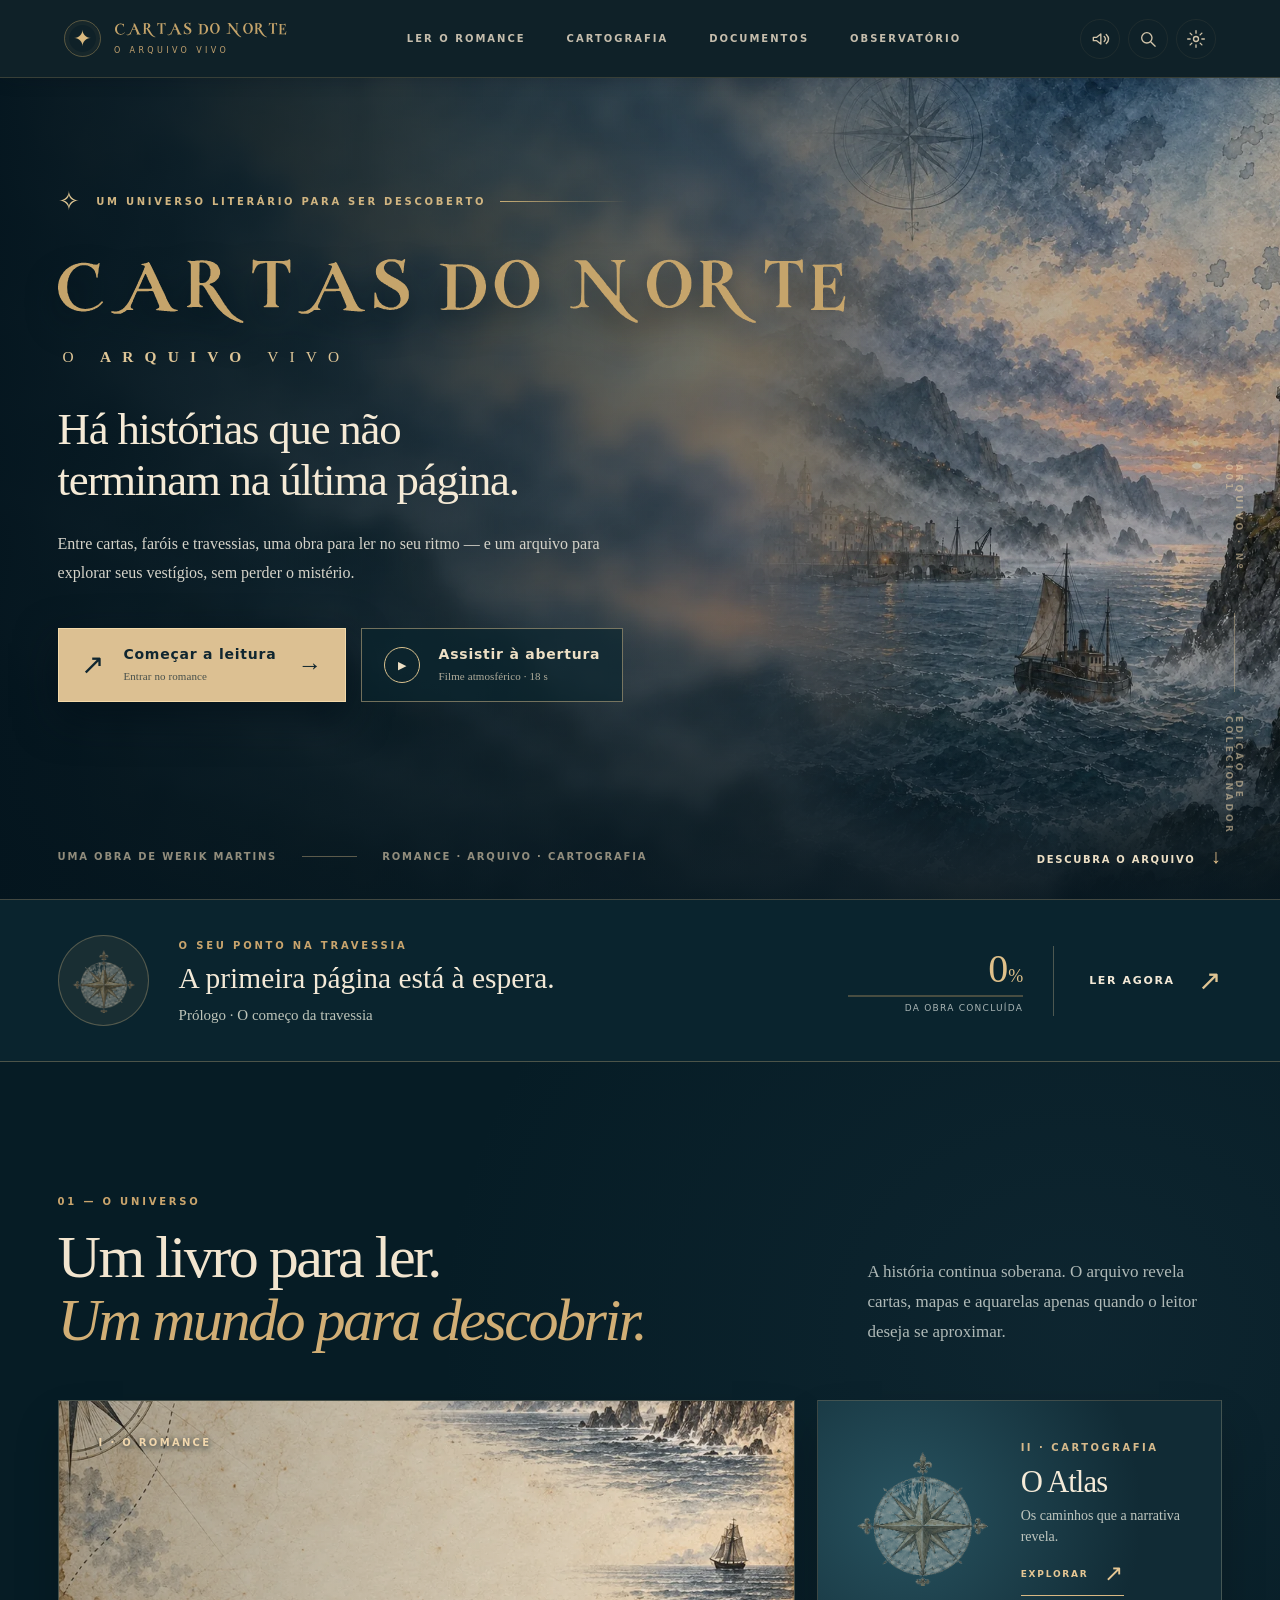
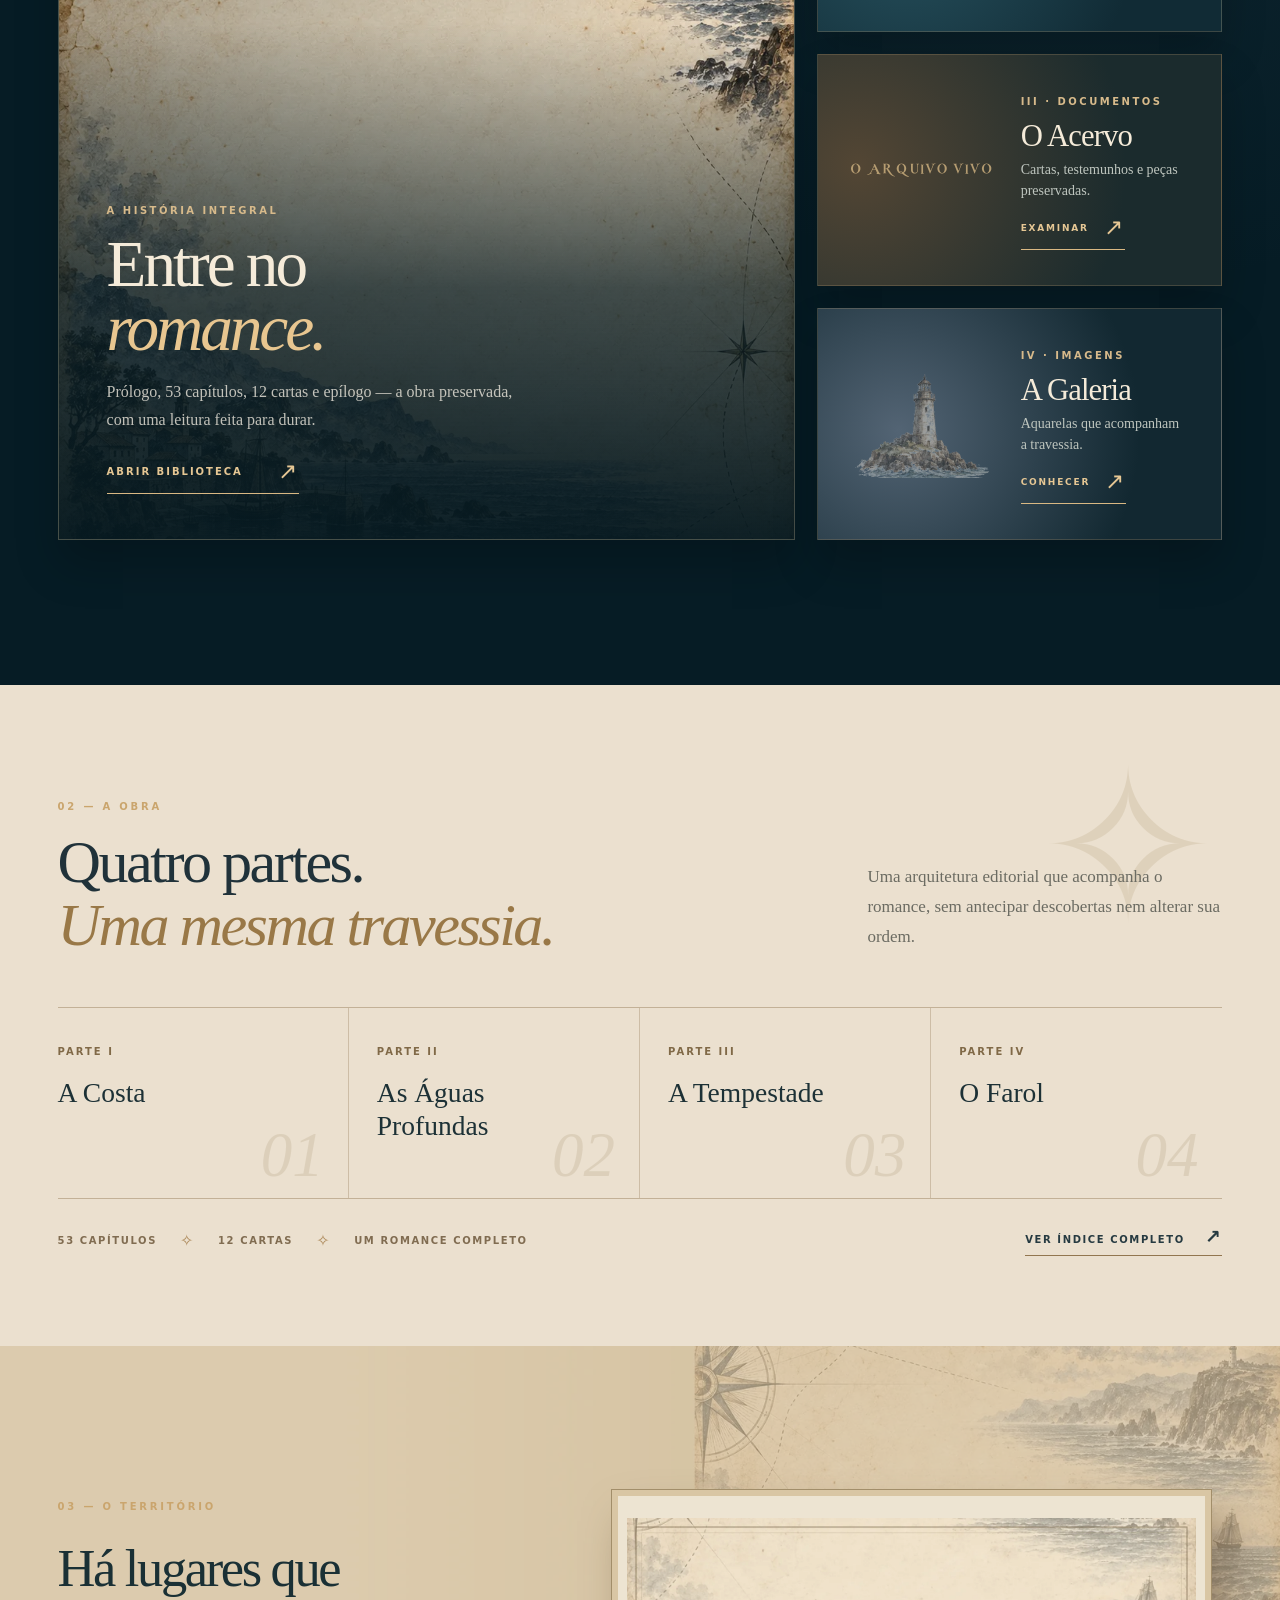
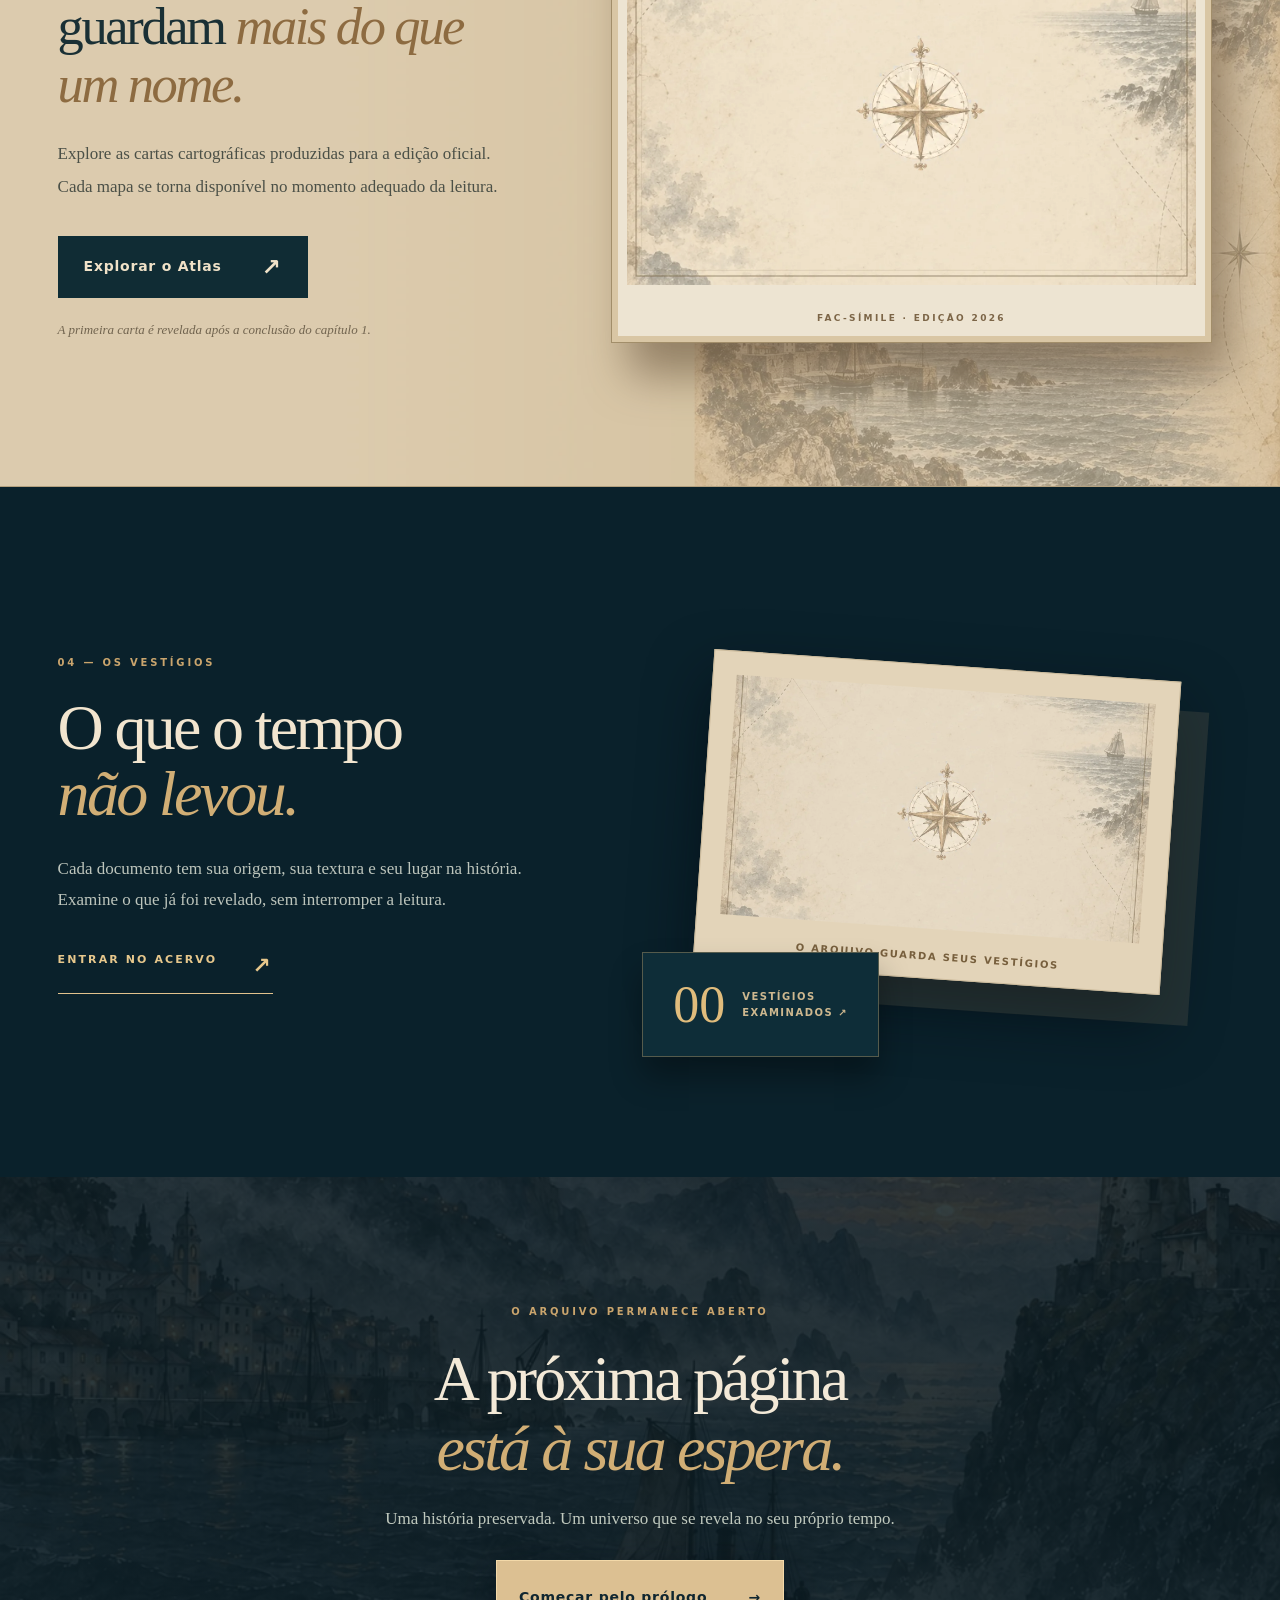
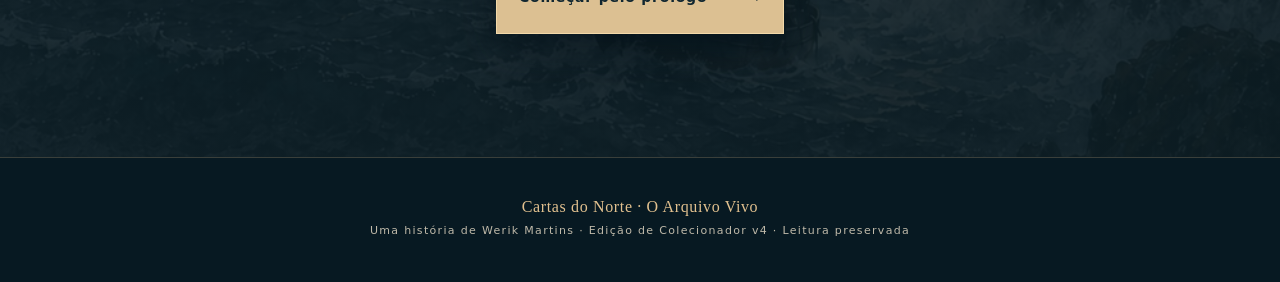
==== index.html @ 80db3bf0 "Importa Edição Imersiva v0.3 recebida como baseline Co-Authored-By: Claude Sonnet 5.5 <noreply@anthr" ====
<!doctype html>
<html lang="pt-BR">
<head>
 <meta charset="utf-8"/>
 <meta name="viewport" content="width=device-width, initial-scale=1, viewport-fit=cover"/>
 <meta name="theme-color" content="#081821"/>
 <meta name="description" content="Cartas do Norte — O Arquivo Vivo. Romance integral, aquarelas, cartas, mapas e uma atmosfera para descobrir no seu próprio ritmo."/>
 <link rel="manifest" href="/manifest.webmanifest"/>
 <link rel="icon" type="image/png" href="/assets/branding/icon-192.png"/>
 <link rel="preload" as="image" href="/assets/experience/hero-panorama.webp"/>
 <link rel="stylesheet" href="/src/styles.css"/>
 <link rel="stylesheet" href="/src/refined.css"/>
 <link rel="stylesheet" href="/src/premium.css"/>
 <title>Cartas do Norte · O Arquivo Vivo</title>
</head>
<body data-theme="marfim">
 <a href="#main" class="skip-link">Ir para o conteúdo</a>
 <div class="app-shell">
  <aside class="site-rail" aria-label="Navegação principal">
   <a class="rail-brand" href="#/atrio" aria-label="Cartas do Norte, ir ao Átrio"><img src="/assets/branding/compass.webp" alt=""/><img class="rail-wordmark" src="/assets/branding/wordmark.svg" alt="Cartas do Norte"/><span>O ARQUIVO VIVO</span></a>
   <div class="rail-divider" aria-hidden="true"></div>
   <nav class="rail-nav" aria-label="Ambientes">
    <a href="#/atrio" data-tab="atrio"><span aria-hidden="true">⌂</span> Átrio</a>
    <a href="#/biblioteca" data-tab="biblioteca"><span aria-hidden="true">▣</span> Biblioteca</a>
    <a href="#/atlas" data-tab="atlas"><span aria-hidden="true">⌖</span> Atlas</a>
    <a href="#/acervo" data-tab="acervo"><span aria-hidden="true">▤</span> Acervo</a>
    <a href="#/galeria" data-tab="galeria"><span aria-hidden="true">◇</span> Galeria</a>
    <a href="#/observatorio" data-tab="observatorio"><span aria-hidden="true">✧</span> Observatório</a>
   </nav>
   <div class="rail-tail"><img class="rail-tail-art" src="/assets/branding/lighthouse.webp" alt="" loading="lazy"/><small>A história pertence ao livro.<br/>Os vestígios pertencem ao arquivo.</small><span class="rail-endline" aria-hidden="true">✦ ─ ✦</span></div>
  </aside>
  <header class="site-header">
   <a class="brand" href="#/atrio" aria-label="Cartas do Norte: voltar ao Átrio"><span class="brand-icon" aria-hidden="true">✦</span><span class="brand-text"><img class="brand-wordmark" src="/assets/branding/wordmark.svg" alt=""/><span class="brand-sub">O ARQUIVO VIVO</span></span></a>
   <nav class="desktop-nav" aria-label="Atalhos"><a href="#/biblioteca" data-tab="biblioteca">Ler o romance</a><a href="#/atlas" data-tab="atlas">Cartografia</a><a href="#/acervo" data-tab="acervo">Documentos</a><a href="#/observatorio" data-tab="observatorio">Observatório</a></nav>
   <div class="header-actions">
    <button id="ambience-toggle" class="icon-button sound-toggle" type="button" aria-label="Abrir paisagens sonoras" title="Paisagens sonoras" aria-expanded="false"><svg viewBox="0 0 24 24" aria-hidden="true"><path d="M4 10v4h4l5 4V6l-5 4H4zM17 9c2 2 2 4 0 6"/><path d="M19.5 6.5c4 4 4 7 0 11"/></svg></button>
    <button id="search-global" class="icon-button" type="button" aria-label="Buscar no arquivo" title="Buscar"><svg viewBox="0 0 24 24" aria-hidden="true"><circle cx="10.6" cy="10.6" r="6.2"/><path d="m15.5 15.5 5.1 5.1"/></svg></button>
    <button id="settings-global" class="icon-button" type="button" aria-label="Configurações" title="Configurações"><svg viewBox="0 0 24 24" aria-hidden="true"><circle cx="12" cy="12" r="3"/><path d="M12 2v3M12 19v3M4.93 4.93l2.12 2.12m9.9 9.9 2.12 2.12M2 12h3m14 0h3M4.93 19.07l2.12-2.12m9.9-9.9 2.12-2.12"/></svg></button>
   </div>
  </header>
  <main id="main" tabindex="-1"><div class="loading-splash"><span class="load-star">✧</span><p>Preparando o arquivo…</p></div></main>
  <nav class="mobile-nav" aria-label="Navegação principal no celular">
   <a href="#/atrio" data-tab="atrio"><span aria-hidden="true">⌂</span>Átrio</a>
   <a href="#/biblioteca" data-tab="biblioteca"><span aria-hidden="true">▣</span>Leitura</a>
   <a href="#/atlas" data-tab="atlas"><span aria-hidden="true">⌖</span>Atlas</a>
   <a href="#/acervo" data-tab="acervo"><span aria-hidden="true">▤</span>Acervo</a>
   <a href="#/galeria" data-tab="galeria"><span aria-hidden="true">◇</span>Galeria</a>
  </nav>
 </div>
 <aside id="ambient-panel" class="ambient-panel" aria-label="Paisagens sonoras" hidden>
  <div class="ambience-top"><div><span class="eyebrow">SALA DE ESCUTA</span><h2>O som do Norte</h2></div><button class="ambient-close" type="button" id="ambient-close" aria-label="Fechar áudio">×</button></div>
  <p>Três paisagens sonoras originais. O som só começa quando você escolhe reproduzir.</p>
  <div class="soundscape-list" role="group" aria-label="Escolha a atmosfera">
   <button type="button" data-sound="mar"><span class="ambient-symbol">≋</span><span><strong>Mar distante</strong><small>O movimento constante das águas</small></span><span class="sound-indicator">○</span></button>
   <button type="button" data-sound="chuva"><span class="ambient-symbol">☂</span><span><strong>Chuva mansa</strong><small>Uma noite de chuva e madeira</small></span><span class="sound-indicator">○</span></button>
   <button type="button" data-sound="vento"><span class="ambient-symbol">↝</span><span><strong>Vento do farol</strong><small>Ar em movimento sobre a costa</small></span><span class="sound-indicator">○</span></button>
  </div>
  <div class="ambient-controls"><button type="button" id="ambient-play" class="button button-primary" aria-label="Reproduzir som">▶ Reproduzir</button><label for="ambient-volume">Volume <output id="ambient-volume-label">35%</output></label><input type="range" id="ambient-volume" min="0" max="100" step="5" value="35" aria-label="Volume do som ambiente" /></div>
  <small class="ambient-caption">Áudio sintetizado para esta edição · sem reprodução automática · independente da leitura.</small>
 </aside>
 <div class="toast" id="toast" role="status" aria-live="polite"></div>
 <div id="modal-root"></div>
 <script type="module" src="/src/main.js"></script>
 <script type="module" src="/src/ambience.js"></script>
 <script type="module" src="/src/experience.js"></script>
</body>
</html>
---- src/styles.css ----
:root{--navy:#102733;--navy-deep:#071923;--navy-mid:#1a3944;--ink:#242b2b;--ink-soft:#66655e;--gold:#b99b68;--gold-light:#d6be91;--paper:#f6f1e8;--paper-warm:#ece4d7;--line:#d7c8b0;--green:#516e69;--reading-size:19px;--reading-line:1.8;--reading-width:680px;--reading-font:Georgia,'Times New Roman',serif;--nav-height:72px;--motion:1}
*,*::before,*::after{box-sizing:border-box}
html{scroll-behavior:smooth}body{margin:0;color:var(--ink);background:var(--paper);font-family:ui-sans-serif,system-ui,-apple-system,'Segoe UI',sans-serif;-webkit-font-smoothing:antialiased}button,input,select,textarea{font:inherit}button{cursor:pointer}a{color:inherit}button:disabled{opacity:.43;cursor:not-allowed}img{max-width:100%;display:block}svg{max-width:100%}::selection{background:#d0aa65;color:#15242b}
:focus-visible{outline:3px solid #c6a66b;outline-offset:3px}.skip-link{position:fixed;z-index:900;top:-60px;left:10px;background:#fff;color:#111;padding:12px}.skip-link:focus{top:5px}
.app-shell{min-height:100vh}.site-header{height:var(--nav-height);position:sticky;top:0;z-index:60;display:flex;align-items:center;padding:0 clamp(20px,4vw,74px);gap:30px;background:var(--navy-deep);border-bottom:1px solid #ffffff20;color:#eaddc7}.brand{display:flex;align-items:center;gap:12px;text-decoration:none;min-width:220px}.brand-icon{border:1px solid #c6aa7055;border-radius:50%;width:35px;height:35px;display:grid;place-items:center;color:var(--gold-light);font-size:22px}.brand-text{font-family:Georgia,serif;letter-spacing:.065em;font-weight:600;font-size:16px;line-height:1.1}.brand-text i{font-weight:400;font-size:11px;letter-spacing:0}.brand-wordmark{width:159px;height:auto;max-height:19px;object-fit:contain}.brand-sub{display:block;font:500 8px/1.5 ui-sans-serif,system-ui,sans-serif;letter-spacing:.32em;color:var(--gold-light);margin-top:4px}.desktop-nav{display:flex;align-items:center;gap:clamp(10px,2.1vw,38px);margin:auto}.desktop-nav a{text-decoration:none;font-size:11px;text-transform:uppercase;letter-spacing:.13em;opacity:.8;transition:opacity .2s,color .2s}.desktop-nav a:hover,.desktop-nav a[aria-current]{opacity:1;color:var(--gold-light)}.header-actions{display:flex;gap:9px}.icon-button{display:inline-grid;place-items:center;min-width:42px;height:42px;border:1px solid transparent;background:transparent;color:inherit;border-radius:50%}.icon-button:hover{border-color:#c2a97877;background:#ffffff12}.icon-button svg{width:20px;height:20px;fill:none;stroke:currentColor;stroke-linecap:round;stroke-linejoin:round;stroke-width:1.6}.mobile-nav{display:none}.button{display:inline-flex;align-items:center;justify-content:center;gap:10px;min-height:46px;padding:12px 21px;border-radius:2px;text-decoration:none;font-weight:650;font-size:12px;letter-spacing:.085em;text-transform:uppercase;border:1px solid var(--gold)}.button-primary{background:var(--gold);color:#182731;border-color:var(--gold)}.button-primary:hover{background:#d1b581}.button-outline{background:transparent;border-color:currentColor;color:inherit}.button-outline:hover{background:#ad965d18}.button-quiet{background:transparent;border:0;color:inherit;text-decoration:underline;text-underline-offset:4px;letter-spacing:0;text-transform:none;padding:8px;font-size:13px;min-height:38px}.button-small{padding:9px 13px;min-height:38px;font-size:11px}.button:focus-visible,.chapter-row:focus-visible{outline-offset:4px}.eyebrow{font-size:10px;letter-spacing:.25em;font-weight:680;text-transform:uppercase;color:var(--gold)}.eyebrow.dark{color:#7c643f}.page-container{width:min(1190px,calc(100% - 50px));margin:auto}.fineprint{color:var(--ink-soft);font-size:12px;line-height:1.6}.ornamental-rule{display:flex;align-items:center;gap:18px;color:var(--gold);font-family:Georgia,serif}.ornamental-rule::before,.ornamental-rule::after{content:"";height:1px;width:45px;background:currentColor;opacity:.6}
/* Atrium */
.atrium{background:var(--navy-deep);color:#f3ecdf;overflow:hidden}.atrium-hero{min-height:clamp(610px,76vh,840px);position:relative;display:grid;grid-template-columns:1.08fr .92fr;align-items:stretch;isolation:isolate}.atrium-hero::before{content:"";position:absolute;inset:0;background:radial-gradient(circle at 14% 55%,#2b4a4b45,transparent 48%);z-index:-1}.atrium-copy{padding:clamp(65px,9vw,145px) 5vw 75px max(30px,calc((100vw - 1160px)/2));align-self:center}.atrium-copy .eyebrow{margin-bottom:27px}.atrium-title{font:normal clamp(45px,6.2vw,94px)/1.04 Georgia,serif;letter-spacing:-.045em;margin:0;color:#f4eee1}.atrium-title em{display:block;font:italic .57em/1.65 Georgia,serif;letter-spacing:.005em;color:#d4b782}.atrium-title strong{font-weight:400;display:block}.atrium-intro{color:#c8c4b9;line-height:1.86;max-width:475px;font:17px/1.75 Georgia,serif;margin:28px 0 31px}.hero-buttons{display:flex;gap:12px;flex-wrap:wrap}.hero-meta{font-size:10px;letter-spacing:.14em;text-transform:uppercase;color:#b9ac96;margin-top:43px;display:flex;gap:18px;flex-wrap:wrap}.hero-meta span:not(:first-child)::before{content:"✦";margin-right:18px;color:var(--gold)}.hero-art{position:relative;min-height:580px;overflow:hidden}.hero-art img{height:100%;width:100%;object-fit:cover;object-position:44% 64%;filter:saturate(.7) contrast(1.06)}.hero-art::after{content:"";position:absolute;inset:0;background:linear-gradient(90deg,var(--navy-deep) 0%,transparent 32%),linear-gradient(0deg,var(--navy-deep) 0%,transparent 16%),linear-gradient(180deg,#07192370,transparent 20%)}.hero-art .art-caption{position:absolute;right:5%;bottom:38px;color:#eedfbb;border-top:1px solid #f3e5b366;padding-top:12px;font-size:10px;letter-spacing:.14em;z-index:2;text-transform:uppercase}.atrium-bottom{padding:35px 0 55px;border-top:1px solid #e7d3a02b}.atrium-bottom-inner{display:grid;grid-template-columns:1.5fr repeat(3,1fr);gap:22px;align-items:center}.atrium-bottom h2{font:normal 22px/1.3 Georgia,serif;margin:0 0 9px;color:#ede2c9}.atrium-bottom p{font-size:12px;line-height:1.7;margin:0;color:#bcb8af}.environment-link{min-height:90px;border-left:1px solid #c3b49c40;padding-left:24px;text-decoration:none;display:flex;flex-direction:column;justify-content:center;gap:12px;font:normal 21px Georgia,serif}.environment-link:hover{color:var(--gold-light)}.environment-link small{font:600 9px ui-sans-serif,system-ui,sans-serif;letter-spacing:.22em;text-transform:uppercase;color:#a9a395}.environment-link .arrow{color:var(--gold)}
/* editorial sections */
.section-intro{padding:65px 0 38px;border-bottom:1px solid var(--line)}.section-intro h1{font:normal clamp(40px,6vw,68px)/1.1 Georgia,serif;letter-spacing:-.04em;margin:14px 0}.section-intro p{max-width:620px;line-height:1.8;color:#66635b;font-family:Georgia,serif;font-size:17px}.section-content{padding:32px 0 90px}.library-feature{display:grid;grid-template-columns:minmax(200px,320px) 1fr;gap:clamp(30px,5vw,100px);align-items:center;background:#e9dfce;padding:clamp(28px,4vw,62px);border:1px solid #d3c3aa}.book-cover{aspect-ratio:2/3;box-shadow:15px 15px 40px #1b2c3250;background:#203849;overflow:hidden;border:2px solid #bda77e;position:relative}.book-cover img{width:100%;height:100%;object-fit:cover}.book-cover::after{content:"";position:absolute;inset:0;border:10px solid #ffffff0e;pointer-events:none}.book-cover .cover-overlay{position:absolute;top:8%;left:6%;right:6%;text-align:center;color:#eed3a1;font:normal 19px Georgia,serif;text-shadow:0 2px 8px #10202a;letter-spacing:.03em}.library-details h2{font:normal clamp(34px,5vw,56px)/1.06 Georgia,serif;margin:13px 0 7px;letter-spacing:-.04em}.library-details .subtitle{font:italic 20px Georgia,serif;color:#6b624f}.library-details p{line-height:1.85;font-size:15px;max-width:550px}.stat-strip{display:flex;flex-wrap:wrap;gap:22px 40px;padding:25px 0;border-top:1px solid #c5b59f;border-bottom:1px solid #c5b59f;margin:25px 0}.stat-strip strong{display:block;font:normal 27px Georgia,serif;color:#243e45}.stat-strip span{font-size:10px;letter-spacing:.12em;text-transform:uppercase;color:#706958}.part-list{margin-top:56px}.part-divider{display:flex;align-items:center;gap:15px;border-bottom:1px solid var(--line);padding:26px 0 13px;font:normal 23px Georgia,serif}.part-divider span{font:700 10px system-ui;letter-spacing:.15em;color:#806d50}.chapter-row{display:flex;justify-content:space-between;align-items:center;gap:15px;padding:16px 10px;border-bottom:1px solid #dfd4c5;text-decoration:none}.chapter-row:hover{background:#e9e0d3}.chapter-row .index{font-size:11px;letter-spacing:.07em;color:#806b4b;min-width:75px}.chapter-row .chapter-name{flex:1;font:normal 17px Georgia,serif}.chapter-row .reading-state{font-size:10px;color:#657770;text-transform:uppercase;letter-spacing:.08em}.locked-text{font-style:italic;color:#8b857b}
/* reader */
.reader-shell{--r-bg:#f8f4eb;--r-text:#2c2a25;--r-muted:#78746c;--r-line:#dacfbc;min-height:calc(100vh - var(--nav-height));background:var(--r-bg);color:var(--r-text)}
.reader-shell[data-reader-theme="sepia"]{--r-bg:#e7d6ba;--r-text:#3c3025;--r-muted:#6c5b48;--r-line:#bfa98b}
.reader-shell[data-reader-theme="noite"]{--r-bg:#14232a;--r-text:#e0dacc;--r-muted:#a3a8a4;--r-line:#506068}
.reader-header{position:sticky;top:var(--nav-height);z-index:40;border-bottom:1px solid var(--r-line);background:var(--r-bg);display:flex;gap:12px;align-items:center;padding:7px clamp(14px,4vw,68px);min-height:57px;box-shadow:0 2px 12px #00000008}.reader-header .icon-button{border-radius:2px;width:39px;height:39px;flex-shrink:0}.reader-heading{flex:1;min-width:0;text-align:center;overflow:hidden;text-overflow:ellipsis;white-space:nowrap;font:normal 14px Georgia,serif}.reader-prog{font:11px ui-sans-serif,system-ui,sans-serif;letter-spacing:.08em;color:var(--r-muted)}.reader-progress-line{height:2px;position:absolute;bottom:0;left:0;background:#b39868;transition:width .15s}.reader-prose{margin:0 auto;padding:clamp(50px,7vw,110px) 22px 100px;max-width:calc(var(--reading-width) + 44px);font-family:var(--reading-font);font-size:var(--reading-size);line-height:var(--reading-line);font-weight:400;overflow-wrap:break-word}.reader-opening{text-align:center;margin-bottom:75px}.reader-opening .eyebrow{color:var(--r-muted)}.reader-opening h1{font:normal clamp(38px,5vw,67px)/1.17 Georgia,serif;letter-spacing:-.035em;margin:18px auto 15px;max-width:850px}.reader-opening .ornamental-rule{justify-content:center;margin-top:26px}.reader-opening .subtitle{font:italic 20px Georgia,serif;color:var(--r-muted)}.chapter-art{max-width:min(350px,77%);margin:0 auto 72px;border:8px solid #fffff010;box-shadow:0 10px 35px #00000018;aspect-ratio:2/3;object-fit:cover}.reader-prose p{margin:0 0 1.35em;text-align:start;hyphens:auto}.reader-prose p[data-block-id]{scroll-margin-top:170px}.reader-prose p.pdf-transcript{font-size:.98em}.reader-prose h2,.reader-prose h3{font:normal 1.27em Georgia,serif;text-align:center;margin:2.2em 0 1.4em}.reader-prose .letter-prose{font-size:1.02em}.reader-prose .letter-prose p:first-of-type{font-style:italic}.reader-prose mark{background:#eed39a;color:#392e1e;padding:1px;border-radius:1px}.reader-prose .endmark{text-align:center;margin-top:52px;color:var(--r-muted);letter-spacing:.3em}.reader-end{border-top:1px solid var(--r-line);text-align:center;margin-top:70px;padding-top:38px}.reader-end p{font:italic 16px Georgia,serif;text-align:center}.reader-end-buttons{display:flex;justify-content:center;flex-wrap:wrap;gap:12px;margin-top:25px}.reader-end .button-outline{border-color:var(--r-line)}.associated-resources{margin-top:50px;border-top:1px solid var(--r-line);padding-top:20px;text-align:left}.associated-resources button{display:block;border:0;border-bottom:1px solid var(--r-line);background:transparent;color:inherit;width:100%;padding:15px 6px;text-align:left;font:normal 15px Georgia,serif}.reader-progress-meter{margin:12px 0 0;color:var(--r-muted);font:12px system-ui}.reader-shell .button-primary{color:#243036}
/* drawers + forms */
.scrim{position:fixed;inset:0;background:#08171bd1;z-index:150;display:flex;align-items:center;justify-content:center;padding:18px}.drawer{position:absolute;right:0;top:0;bottom:0;background:#f5f0e6;color:#2e312e;width:min(440px,100%);overflow-y:auto;box-shadow:-24px 0 40px #0003;display:flex;flex-direction:column}.drawer-head{position:sticky;top:0;z-index:2;background:#f5f0e6;border-bottom:1px solid #d6c9b3;padding:20px 25px;display:flex;align-items:center;justify-content:space-between}.drawer-head h2{font:normal 28px Georgia,serif;margin:0}.drawer-body{padding:25px;overflow-y:auto;flex:1}.drawer .icon-button{color:#273b42}.settings-group{padding:18px 0;border-bottom:1px solid #d6c9b3}.settings-group h3{margin:0 0 14px;font:600 11px system-ui;text-transform:uppercase;letter-spacing:.16em;color:#6e614d}.setting-row{display:flex;justify-content:space-between;align-items:center;gap:12px;margin:12px 0}.setting-row label{font-size:14px}.setting-row select,.setting-row input:not([type=range]),.search-form input,textarea{min-height:40px;background:#fffcf4;border:1px solid #c8b9a1;padding:9px 11px;color:#2d3536;border-radius:2px;max-width:100%}.setting-row input[type=range]{width:145px;accent-color:#8d7142}.segmented{display:flex;border:1px solid #baa88b}.segmented button{padding:9px 12px;background:transparent;border:0;flex:1;font-size:12px}.segmented button[aria-pressed=true]{background:#273c44;color:#fff}.toc-row{display:block;padding:13px 8px;text-decoration:none;border-bottom:1px solid #d9cbb7;font:normal 16px Georgia,serif}.toc-row:hover{background:#e6daca}.toc-section-title{margin:25px 0 0;padding:9px 0;border-bottom:1px solid #9e8869;text-transform:uppercase;font-size:11px;letter-spacing:.15em;color:#776345}.toc-row.current{border-left:3px solid var(--gold)}.dialog{width:min(530px,100%);max-height:min(90vh,850px);overflow-y:auto;background:#f7f1e6;color:#273136;padding:30px;box-shadow:0 15px 65px #0008}.dialog-head{display:flex;justify-content:space-between;align-items:start;gap:20px;margin-bottom:20px}.dialog-head h2{font:normal 31px Georgia,serif;margin:0}.dialog textarea{width:100%;min-height:170px;resize:vertical}.dialog .dialog-actions{display:flex;gap:12px;justify-content:flex-end;margin-top:18px}.note-item{border-bottom:1px solid #d9cbb7;padding:16px 0}.note-item p{font:italic 14px/1.6 Georgia,serif;margin:8px 0}.note-item small{color:#837561}.mark-toolbar{position:fixed;bottom:calc(80px + env(safe-area-inset-bottom));left:50%;transform:translateX(-50%);z-index:120;display:flex;gap:9px;background:var(--navy-deep);padding:8px;box-shadow:0 8px 30px #0005}.mark-toolbar button{border:1px solid #bba372;background:transparent;color:#eee4d0;font-size:12px;white-space:nowrap;padding:10px 13px}.mark-toolbar button:hover{background:#ffffff16}
/* atlas / archive */
.split-intro{display:grid;grid-template-columns:1fr minmax(250px,.75fr);gap:40px;align-items:end}.archive-grid{display:grid;grid-template-columns:repeat(3,1fr);gap:20px 25px}.archive-object{border:1px solid var(--line);background:#f0e7da;text-align:left;color:inherit;display:flex;flex-direction:column;padding:0;min-width:0}.archive-object .image-frame{height:260px;background:#d3c4ad;display:grid;place-items:center;overflow:hidden}.archive-object img{height:100%;width:100%;object-fit:cover;transition:transform .32s}.archive-object:hover img{transform:scale(1.04)}.archive-object .object-label{display:block;padding:20px}.archive-object strong{display:block;font:normal 21px/1.2 Georgia,serif}.archive-object small{display:block;margin-top:11px;text-transform:uppercase;letter-spacing:.12em;color:#776951;font-size:10px}.archive-object.locked{filter:grayscale(1);background:#e9e4dc}.archive-object.locked .image-frame{background:#ded6ca}.archive-object.locked .image-frame::before{content:'✧';font-size:38px;color:#ad9c83}.archive-object.locked .image-frame img{display:none}.archive-object.locked strong{color:#8c8073}.item-placeholder{border:1px dashed #aa9d89;padding:35px;text-align:center;color:#766d60}.museum-plate{display:grid;grid-template-columns:minmax(180px,1.15fr) 1fr;gap:35px;padding:28px;background:#eae0d1}.museum-plate h2{font:normal 30px Georgia,serif;margin:5px 0 13px}.museum-plate .source{border-top:1px solid #c8b8a0;padding-top:15px;margin-top:20px;font-size:12px;line-height:1.65;color:#726a59}.museum-plate img{max-height:70vh;object-fit:contain;width:100%;background:#d4c6ad}.document-zoom{position:relative;overflow:auto;max-height:78vh;touch-action:pan-x pan-y;cursor:zoom-in;background:#dccfbb;text-align:center}.document-zoom img{width:100%;max-width:none;transform-origin:top left}.document-controls{display:flex;flex-wrap:wrap;gap:8px;margin:16px 0}.document-controls button{padding:8px 12px;border:1px solid #a6967c;background:#f8f0e4}.transcription{padding:18px;border:1px solid #cfbfaa;background:#f9f5eb;font:14px/1.75 Georgia,serif;white-space:pre-line;max-height:450px;overflow:auto}.atlas-viewer{background:#253e47;padding:25px;text-align:center}.atlas-viewer img{width:100%;height:auto;max-height:85vh;object-fit:contain}.atlas-selector{display:flex;flex-wrap:wrap;gap:10px;margin:0 0 22px}.atlas-selector button{border:1px solid #cbbda4;background:transparent;color:inherit;padding:10px 13px;font-size:12px}.atlas-selector button[aria-pressed=true]{background:#15313c;color:#f5e8d1}.location-index{margin-top:44px;columns:2;column-gap:36px}.location-entry{display:block;break-inside:avoid;margin-bottom:19px;padding-bottom:15px;border-bottom:1px solid var(--line)}.location-entry h3{font:normal 22px Georgia,serif;margin:0 0 7px}.location-entry p{font-size:13px;line-height:1.6;color:#766c5a;margin:0}
/* archive index, search, states */
.progress-track{height:5px;width:100%;background:#cfc0a7;overflow:hidden}.progress-track span{display:block;height:100%;background:#9d8358;transition:width .3s}.observatory-hero{background:var(--navy);color:#eee5d8;padding:35px;display:grid;grid-template-columns:1fr 240px;gap:20px;align-items:center}.observatory-hero strong{font:normal 45px Georgia,serif}.observatory-hero .eyebrow{display:block;margin-bottom:12px}.observatory-art{opacity:.75;max-height:220px;object-fit:contain}.data-grid{display:grid;grid-template-columns:1fr 1fr;gap:45px;margin-top:45px}.data-grid h2{font:normal 28px Georgia,serif;margin:0 0 15px}.character-line{border-bottom:1px solid var(--line);padding:13px 0}.character-line strong{display:block;font:normal 19px Georgia,serif}.character-line small{display:block;margin-top:7px;color:#7a705d}.search-form{display:flex;gap:10px;max-width:680px}.search-form input{flex:1;min-width:0;padding:14px}.search-results{max-width:850px;margin-top:34px}.search-hit{border-bottom:1px solid var(--line);padding:20px 0}.search-hit a{text-decoration:none;font:normal 22px Georgia,serif;color:#263c45}.search-hit p{font:15px/1.6 Georgia,serif;margin:10px 0 0}.search-hit small{font-size:10px;color:#817056;letter-spacing:.1em;text-transform:uppercase}.search-hit a:hover{text-decoration:underline}.empty-state{padding:50px 20px;border:1px dashed var(--line);text-align:center;margin:30px 0}.empty-state h2{font:normal 30px Georgia,serif}.empty-state p{max-width:490px;margin:10px auto 23px;line-height:1.7;color:#756a59}.toast{position:fixed;right:20px;bottom:20px;z-index:1000;max-width:min(390px,calc(100vw - 40px));background:#1c3b45;color:#f4ecdf;padding:15px 18px;box-shadow:0 8px 30px #0003;opacity:0;pointer-events:none;transition:opacity .2s;font-size:13px;line-height:1.5}.toast.visible{opacity:1}.loading-splash{min-height:65vh;display:grid;align-content:center;justify-items:center;gap:5px;color:#867552}.load-star{font-size:50px}.subtle-inset{background:#eee5d7;padding:22px;margin:25px 0;border-left:2px solid var(--gold)}.subtle-inset p{margin:0;font-size:14px;line-height:1.7}.setting-screen{max-width:750px;margin:40px auto 100px;padding:0 24px}.setting-screen h1{font:normal 50px Georgia,serif}.settings-page-actions{display:flex;flex-wrap:wrap;gap:10px;margin-top:20px}.danger{border-color:#9d5950;color:#7d292a}.footer{background:var(--navy-deep);color:#bfb9a9;padding:35px 25px;margin-top:40px;text-align:center;font-size:11px;letter-spacing:.12em}.footer strong{display:block;color:#e2c18f;font:normal 16px Georgia,serif;letter-spacing:.04em;margin-bottom:8px}
/* responsive */
@media(max-width:900px){.desktop-nav{display:none}.site-header{justify-content:space-between}.brand{min-width:0}.atrium-hero{grid-template-columns:1fr 0.75fr}.atrium-copy{padding-left:30px}.archive-grid{grid-template-columns:repeat(2,1fr)}}
@media(max-width:650px){:root{--nav-height:58px}.site-header{padding:0 14px}.brand-text{font-size:13px}.brand-sub{font-size:7px}.brand-icon{width:30px;height:30px}.header-actions .icon-button{min-width:36px;height:38px}.mobile-nav{display:grid;grid-template-columns:repeat(5,1fr);position:fixed;bottom:0;left:0;right:0;z-index:61;min-height:calc(59px + env(safe-area-inset-bottom));padding-bottom:env(safe-area-inset-bottom);background:var(--navy-deep);border-top:1px solid #b4996545}.mobile-nav a{color:#c8c5ba;text-decoration:none;display:flex;align-items:center;justify-content:center;flex-direction:column;font-size:9px;gap:5px;min-height:58px}.mobile-nav a span{font:24px/1 Georgia,serif;color:#c1a771}.mobile-nav a[aria-current]{color:#fff;background:#ffffff0a}.app-shell{padding-bottom:calc(59px + env(safe-area-inset-bottom))}.page-container{width:calc(100% - 34px)}.atrium-hero{display:flex;flex-direction:column;min-height:0}.atrium-copy{padding:74px 25px 38px;z-index:2;order:2}.atrium-title{font-size:clamp(42px,11vw,64px)}.atrium-intro{font-size:16px;margin:19px 0 25px}.hero-art{position:relative;order:1;min-height:0;height:260px}.hero-art img{object-position:60% 54%}.hero-art::after{background:linear-gradient(0deg,var(--navy-deep),transparent 36%)}.hero-art .art-caption{display:none}.hero-meta{margin-top:28px;font-size:9px;gap:10px}.hero-meta span:not(:first-child)::before{margin-right:8px}.hero-buttons .button{flex:1;font-size:11px;padding:12px 11px}.atrium-bottom{padding:25px 0 35px}.atrium-bottom-inner{grid-template-columns:1fr 1fr;gap:10px}.atrium-bottom-inner>div:first-child{grid-column:span 2;padding-bottom:19px}.environment-link{padding:17px;border-left:0;border-top:1px solid #c3b49c40;min-height:76px;font-size:17px}.section-intro{padding:37px 0 22px}.section-intro h1{font-size:44px}.section-intro p{font-size:15px}.section-content{padding:25px 0 60px}.library-feature{grid-template-columns:1fr;gap:25px;padding:23px}.book-cover{max-width:205px;margin:auto;width:62%}.library-details h2{font-size:39px}.library-details .subtitle{font-size:17px}.stat-strip{gap:20px}.part-divider{font-size:20px}.chapter-row{padding:14px 5px}.chapter-row .index{min-width:54px;font-size:9px}.chapter-row .chapter-name{font-size:15px}.chapter-row .reading-state{font-size:9px}.archive-grid{grid-template-columns:repeat(2,minmax(0,1fr));gap:12px}.archive-object .image-frame{height:180px}.archive-object .object-label{padding:13px}.archive-object strong{font-size:17px}.archive-object small{font-size:9px}.reader-header{min-height:52px;padding:6px 10px;gap:2px}.reader-header .icon-button{width:38px;min-width:38px}.reader-heading{font-size:12px}.reader-prog{display:none}.reader-prose{padding:47px clamp(19px,5.5vw,30px) 84px;max-width:100%}.reader-opening{margin-bottom:46px}.reader-opening h1{font-size:39px}.reader-opening .subtitle{font-size:17px}.chapter-art{margin-bottom:50px}.reader-prose p{margin-bottom:1.12em}.museum-plate{grid-template-columns:1fr;gap:18px;padding:16px}.atlas-viewer{padding:12px}.location-index{columns:1}.split-intro,.data-grid{grid-template-columns:1fr;gap:15px}.observatory-hero{grid-template-columns:1fr}.observatory-art{max-height:130px;margin:auto}.search-form{flex-wrap:wrap}.search-form .button{width:100%}.scrim{padding:0}.dialog{padding:25px;max-height:88vh;margin:12px}.toast{bottom:calc(70px + env(safe-area-inset-bottom))}.footer{font-size:10px}.mark-toolbar{bottom:calc(72px + env(safe-area-inset-bottom))}}
@media(prefers-reduced-motion:reduce){html{scroll-behavior:auto}*,*::before,*::after{animation-duration:.001ms!important;transition-duration:.001ms!important}}
body.reduce-motion *,body.reduce-motion *::before,body.reduce-motion *::after{animation-duration:.001ms!important;transition-duration:.001ms!important}

.book-cover .cover-overlay .cover-wordmark{width:100%;height:auto;filter:drop-shadow(0 2px 5px #07192399)}
---- src/refined.css ----
/* CARTAS DO NORTE — O ARQUIVO VIVO, segunda direção de arte.
   As superfícies editoriais e o núcleo de leitura herdam o design system original. */
:root { --rail-w:206px; --ocean:#081b23; --ocean-2:#0f2d36; --bronze:#caa96d; --ivory:#f5efe2; --line-dark:#f3ddab30; }
body{background:#eee8da}
.app-shell{padding-left:var(--rail-w)}
.site-rail{position:fixed;left:0;top:0;bottom:0;width:var(--rail-w);z-index:95;display:flex;flex-direction:column;background:radial-gradient(ellipse at 30% 5%,#183842a0,transparent 60%),#071720;color:#e7d5b6;border-right:1px solid #bd9b5940;box-shadow:8px 0 28px #06131b24}
.rail-brand{text-decoration:none;text-align:center;display:flex;flex-direction:column;align-items:center;gap:7px;padding:30px 15px 22px;min-height:174px;color:#e5c48b}
.rail-brand>img:first-child{width:64px;height:64px;object-fit:contain;filter:brightness(1.15) saturate(.82)}
.rail-brand .rail-wordmark{width:172px;max-height:35px;object-fit:contain}
.rail-brand span{font:9px Georgia,serif;letter-spacing:.34em;color:#c4ad85}
.rail-divider{height:1px;margin:0 22px 20px;background:linear-gradient(90deg,transparent,#bea57590,transparent)}
.rail-nav{display:flex;flex-direction:column;gap:3px;flex:1}
.rail-nav a{display:flex;align-items:center;gap:15px;padding:13px 17px;text-decoration:none;font:14px Georgia,serif;letter-spacing:.045em;color:#d6cfbe;border-left:3px solid transparent;transition:background .22s,color .22s}
.rail-nav a>span{font:24px/1 Georgia,serif;width:26px;text-align:center;color:#c3a36e}
.rail-nav a:hover,.rail-nav a[aria-current]{color:#f4e3b9;background:linear-gradient(90deg,#ad875129,transparent);border-left-color:#c8a369}
.rail-tail{margin-top:auto;display:flex;flex-direction:column;align-items:center;text-align:center;padding:20px 14px 24px;border-top:1px solid #c5a66a21;gap:11px}
.rail-tail-art{height:95px;width:auto;object-fit:contain;opacity:.88}
.rail-tail small{font:italic 12px/1.55 Georgia,serif;color:#c0ad87}
.rail-endline{color:#ae8c5a;font-size:10px;letter-spacing:.2em}
.site-header{height:62px;padding:0 clamp(18px,3vw,42px);justify-content:flex-end;background:#081b23;color:#dacba9;gap:18px;box-shadow:0 1px #ffffff15;z-index:65}
.site-header .brand{display:none}.site-header .desktop-nav{margin:0 auto 0 0;gap:29px}
.site-header .desktop-nav a{text-transform:uppercase;letter-spacing:.17em;font-size:10px;color:#c5bbab}
.site-header .desktop-nav a[aria-current],.site-header .desktop-nav a:hover{color:#efd4a0}
.site-header .icon-button{min-width:40px;height:40px;transition:color .2s,background .2s}
.sound-toggle.audio-playing{color:#eed09a;background:#b9954e2e;position:relative}
.sound-toggle.audio-playing:after{content:'';height:5px;width:5px;border-radius:50%;background:#d3b175;position:absolute;right:4px;top:4px}
#main[data-view='atrio']{background:var(--ocean)}
.v2-atrium{background:#081b23;min-height:100vh}
/* First movement: cinematic editorial opening */
.cinema-hero{position:relative;isolation:isolate;display:flex;align-items:center;min-height:min(770px,calc(100svh - 60px));height:auto;background:#0a1c25;overflow:hidden;border-bottom:1px solid #c8a3663d}
.cinema-visual{position:absolute;z-index:-1;inset:0;overflow:hidden}
.cinema-poster{position:absolute;inset:0;background-image:url('/assets/branding/cover.webp');background-size:cover;background-position:52% 58%;filter:saturate(.72) contrast(1.08)}
.cinema-visual video{width:100%;height:100%;object-fit:cover;object-position:center 46%;opacity:.88;filter:saturate(.72) contrast(1.07)}
.cinema-shade{position:absolute;inset:0;background:linear-gradient(90deg,#071923 0%,#071923ec 22%,#071923a4 45%,#07192312 100%),linear-gradient(0deg,#06141be6 0%,transparent 33%,#06151d30 100%)}
.cinema-grain{position:absolute;inset:0;opacity:.09;pointer-events:none;background-image:url('/assets/branding/grain.png');background-repeat:repeat}
.cinema-content{width:min(750px,76%);position:relative;padding:80px 20px 100px clamp(32px,4.2vw,85px)}
.cinema-kicker{display:flex;align-items:center;gap:13px;white-space:normal;font-size:10px;letter-spacing:.27em;color:#e2bc78}
.pulse-dot{width:7px;height:7px;border:1px solid #dabb83;border-radius:50%;box-shadow:0 0 14px #cdaa6c77}
.cinema-wordmark{margin:36px 0 12px;width:min(600px,100%);height:auto;max-height:105px;object-fit:contain;object-position:left center;filter:drop-shadow(0 4px 15px #0008)}
.cinema-content h1{font:normal clamp(25px,2.45vw,40px)/1.26 Georgia,'Times New Roman',serif;letter-spacing:-.015em;margin:12px 0;color:#f9f0dd;text-wrap:balance}
.cinema-content h1 em{display:block;color:#d7b986;font-style:italic;font-weight:400;margin-top:8px}
.cinema-content>p{max-width:490px;color:#ede7d4d9;font:normal 16px/1.8 Georgia,serif;margin:25px 0 33px;text-wrap:pretty}
.cinema-actions{display:flex;gap:12px;flex-wrap:wrap}
.cinema-actions .button{font-size:11px;letter-spacing:.12em;border-radius:4px;padding:13px 20px;min-height:55px}
.cinema-actions .button-primary{background:linear-gradient(110deg,#d8b778,#ae8850);border-color:#dfc48d;color:#0d2531;box-shadow:0 6px 26px #0005}
.cinema-actions .button-outline{color:#f0dfbf;border-color:#c5a66b9c;background:#061b277c}
.cinema-actions .button-outline:hover{background:#cca66b2b}
.film-play{border:1px solid #e2c494;height:23px;width:23px;border-radius:50%;font-size:10px;display:grid;place-items:center;padding-left:1px}
.cinema-footnote{margin-top:54px;display:flex;gap:17px;flex-wrap:wrap;font:10px ui-sans-serif,system-ui,sans-serif;letter-spacing:.16em;color:#c4baa7}
.cinema-footnote span+span:before{content:'✦';margin-right:17px;color:#bda375}
.cinema-sideprint{position:absolute;right:26px;bottom:18px;font:9px ui-sans-serif,system-ui,sans-serif;letter-spacing:.2em;color:#e4ceb7a1}
/* Progress letter */
.reading-continuity{margin-top:0;margin-bottom:0;padding:28px 12px;border-bottom:1px solid #bb9e6f51;display:grid;grid-template-columns:70px 1fr auto;align-items:center;gap:22px;color:#eee3d0}
.continuity-mark{height:64px;width:64px;border:1px solid #c8aa734d;border-radius:50%;display:grid;place-items:center;background:#d1b9820f}
.continuity-mark img{width:52px;opacity:.9}
.continuity-copy h2{margin:8px 0 6px;font:normal clamp(19px,2vw,26px) Georgia,serif}
.continuity-copy p{margin:0;font:13px/1.5 Georgia,serif;color:#b7b9b0}
.continuity-right{display:flex;align-items:center;gap:20px}
.continuity-meter{display:grid;text-align:right;gap:1px}.continuity-meter strong{font:normal 33px Georgia,serif;color:#d8b780}.continuity-meter strong small{font-size:17px}.continuity-meter>span{font:8px system-ui;letter-spacing:.15em;color:#b7b0a1}
.continuity-arrow{display:grid;place-items:center;height:48px;width:48px;border:1px solid #ae915f88;text-decoration:none;border-radius:50%;font-size:22px;color:#f0d7a4;transition:transform .2s}
.continuity-arrow:hover{transform:translate(3px,-3px);background:#ffffff10}
/* Rooms: curated instead of generic tiled cards */
.rooms-intro{display:flex;justify-content:space-between;align-items:end;gap:30px;padding-top:65px;padding-bottom:22px}
.rooms-intro h2{font:normal clamp(30px,3.6vw,47px)/1.2 Georgia,serif;margin:10px 0;color:#efe4d0;letter-spacing:-.025em}
.rooms-intro>p{font:14px/1.8 Georgia,serif;color:#aeb8b5;max-width:320px;margin:0}
.room-gallery{display:grid;grid-template-columns:repeat(4,minmax(0,1fr));gap:12px;padding-bottom:67px}
.room-card{min-width:0;height:320px;position:relative;isolation:isolate;display:flex;align-items:flex-end;overflow:hidden;border:1px solid #c2a26b55;background:#1b313b;text-decoration:none;color:#f8e9d1;transition:border-color .25s,transform .25s;box-shadow:inset 0 0 0 1px #0b1c25}
.room-card>img{position:absolute;z-index:-2;inset:0;width:100%;height:100%;object-fit:cover;opacity:.81;filter:saturate(.72) contrast(1.08);transition:transform .75s cubic-bezier(.22,.7,.16,1)}
.room-card:hover>img{transform:scale(1.075)}.room-card:hover{border-color:#d9ba82;transform:translateY(-3px)}
.room-card .room-card-shade{position:absolute;z-index:-1;inset:0;background:linear-gradient(0deg,#05141cf9 0%,#071a26b6 28%,transparent 90%)}
.room-library>img{object-position:50% 58%}.room-atlas>img,.room-archive>img,.room-gallery-art>img{object-fit:contain;object-position:center 35%;padding:28px;opacity:.74}
.room-atlas{background:radial-gradient(circle at 55% 43%,#335560,#0b222e 80%)}
.room-archive{background:radial-gradient(circle at 55% 38%,#514332,#0a1f26 84%)}
.room-gallery-art{background:radial-gradient(circle at 60% 40%,#3c5762,#091e2a 85%)}
.room-number{position:absolute;top:16px;left:18px;font:9px system-ui;letter-spacing:.22em;color:#f0d2a1}
.room-bottom{padding:18px;position:relative;width:100%}.room-bottom h3{font:normal 26px Georgia,serif;margin:0 0 8px}.room-bottom p{font:12px/1.65 Georgia,serif;color:#d0cbc0;margin:0;padding-right:13px}.room-arrow{position:absolute;right:17px;bottom:17px;color:#e4bf7e;font-size:25px}
/* Atlas prologue strip */
.map-spotlight{background:linear-gradient(125deg,#efe4d1,#dbcbb0);color:#242d2a;border-top:1px solid #e4cda8;border-bottom:1px solid #c8b18e}
.map-spotlight-inner{display:grid;grid-template-columns:1fr minmax(270px,1.1fr);align-items:center;gap:25px;min-height:405px;padding-top:45px;padding-bottom:45px}
.map-spotlight h2{font:normal clamp(34px,4.2vw,54px)/1.04 Georgia,serif;letter-spacing:-.045em;max-width:440px;margin:15px 0 18px}
.map-spotlight p{font:15px/1.7 Georgia,serif;max-width:490px}
.map-spotlight .button-outline{color:#273b3c;border-color:#73624c}
.map-spotlight .spotlight-caption{font:italic 13px Georgia,serif;color:#7e6e57;margin-top:22px}
.map-spotlight-art{max-height:370px;display:grid;place-items:center;overflow:hidden;border:1px solid #8c74564a;background:#d3bf9e48;box-shadow:0 18px 50px #54472d38;transform:rotate(-1deg)}
.map-spotlight-art img{width:100%;max-height:360px;object-fit:contain;filter:saturate(.86)}
.archive-closing{display:flex;align-items:center;justify-content:space-between;gap:25px;padding-top:48px;padding-bottom:60px}
.archive-closing h2{font:normal 28px Georgia,serif;margin:9px 0}.archive-closing p{color:#c0b9a9;font:14px/1.65 Georgia,serif;margin:0}
.archive-closing .button{color:#e8cf9d}
/* Gallery */
.gallery-preface{padding:25px 0 32px;border-bottom:1px solid var(--line)}.gallery-preface strong{display:block;font:25px Georgia,serif;margin:10px 0}.gallery-preface p{font:15px/1.8 Georgia,serif;color:#6a6458}
.watercolor-grid{display:grid;grid-template-columns:repeat(3,minmax(0,1fr));gap:23px;margin-top:31px}.watercolor-tile{padding:0;text-align:left;background:#e1d4c0;border:1px solid #c5ae8a;overflow:hidden;color:#2f3633;box-shadow:0 11px 25px #4538271b;transition:transform .2s}.watercolor-tile:hover{transform:translateY(-3px)}
.watercolor-tile img{aspect-ratio:2/3;object-fit:cover;width:100%}.watercolor-tile>span{display:grid;gap:7px;padding:14px 17px 20px}.watercolor-tile small{font:10px system-ui;letter-spacing:.18em;color:#826740}.watercolor-tile strong{font:normal 20px Georgia,serif}.gallery-notice{font:italic 13px Georgia,serif;color:#827058;padding:25px 0}.artwork-view{display:grid;place-items:center;background:#1a2327;padding:14px;max-height:70vh;overflow:auto}.artwork-view img{max-height:67vh;width:auto;object-fit:contain}
/* Dialogs + soundscape studio */
.film-dialog video{width:100%;max-height:67vh;display:block;background:#06131b;border:1px solid #dfc28d}.film-dialog p{font:14px/1.6 Georgia,serif;color:#6a6155;margin:15px 0}
.ambient-panel[hidden]{display:none!important}
.ambient-panel{position:fixed;top:70px;right:18px;z-index:180;width:min(370px,calc(100vw - 32px));background:linear-gradient(135deg,#132d36,#071923);color:#f0e5ce;border:1px solid #cba76a8f;padding:24px;box-shadow:0 16px 70px #0009}
.ambient-panel .eyebrow{font-size:9px}.ambience-top{display:flex;align-items:start;justify-content:space-between;gap:12px}.ambience-top h2{margin:6px 0 0;font:normal 27px Georgia,serif}.ambient-close{font-size:29px;color:#e2ceaa;border:0;background:transparent;line-height:1}
.ambient-panel>p{font:13px/1.65 Georgia,serif;color:#c3c1b4;margin:17px 0}.soundscape-list{display:grid;gap:6px}
.soundscape-list button{width:100%;text-align:left;display:flex;align-items:center;gap:12px;border:1px solid #dcc28d33;background:#f0e7d708;color:#eee3d0;padding:10px 12px}
.soundscape-list button:hover,.soundscape-list button[aria-pressed='true']{border-color:#dabb818b;background:#bba27327}
.ambient-symbol{font:27px Georgia,serif;min-width:29px;color:#d4b781;text-align:center}
.soundscape-list button span:nth-child(2){display:grid;gap:4px;flex:1}.soundscape-list strong{font:normal 17px Georgia,serif}.soundscape-list small{font:11px/1.3 system-ui;color:#c9bcb0}.sound-indicator{color:#d8ba83}
.ambient-controls{display:grid;gap:9px;margin-top:20px}.ambient-controls .button{width:100%;color:#112b34;font-size:11px}.ambient-controls label{display:flex;justify-content:space-between;font:11px system-ui;color:#e0cfb0;margin-top:6px}.ambient-controls input{accent-color:#cfa96a;width:100%}
.ambient-caption{font:11px/1.65 Georgia,serif;color:#bcad91;display:block;margin-top:17px}
/* Integrate the book into the new architectural language */
#main:not([data-view='atrio']){min-height:calc(100vh - 62px)}
.section-intro{background:linear-gradient(145deg,#f8f1e5,#eae1d3);padding:78px 0 49px}.section-intro h1{font-size:clamp(43px,5vw,74px);color:#1b343b}
.section-intro:before{content:'✦';color:#947244;font-size:17px;display:block;position:absolute;right:7%;opacity:.65}
.section-intro .eyebrow{letter-spacing:.3em}
.section-content{padding-top:40px}.library-feature{background:#ebdfce;border-color:#cfb99b;box-shadow:0 22px 55px #5d473322}
.chapter-row{transition:background .2s,padding .2s}.chapter-row:hover{padding-left:17px;background:#e7daca}
.archive-object{box-shadow:0 8px 24px #3a2f1c13;transition:transform .2s}.archive-object:hover{transform:translateY(-3px)}
.archive-grid{grid-template-columns:repeat(3,minmax(0,1fr));gap:22px}
.archive-object .image-frame{height:290px}
.reader-shell{min-height:95vh}.reader-prose{box-shadow:0 18px 55px #00000007}.reader-opening .ornamental-rule{justify-content:center}
.reader-back{display:grid;place-items:center;text-decoration:none;color:inherit;width:38px;height:38px;border-radius:50%;font-size:23px}.reader-back:hover{background:#a58a5a1d}
/* Reading is a distinct, quiet space. */
body.is-reading .site-rail{display:none}body.is-reading .app-shell{padding-left:0}
body.is-reading .site-header{height:49px}.is-reading .site-header .brand{display:flex;min-width:0;margin-right:auto}.is-reading .site-header .brand-icon{width:25px;height:25px;font-size:15px}.is-reading .brand-wordmark{width:138px}.is-reading .brand-sub{font-size:7px}
body.is-reading .site-header .desktop-nav{display:none}.is-reading .reader-header{top:0}
body.is-reading .mobile-nav{display:none}
body.is-reading .app-shell{padding-bottom:0}
/* Make descriptive pages feel like archive leaves rather than utility dashboards */
.observatory-hero{background:linear-gradient(120deg,#183943,#061c28);min-height:260px}
.museum-plate{background:#e5d7bf;border:1px solid #d4bea0}
.atlas-viewer{background:#132d36}
.footer{margin-top:0;background:#071922;border-top:1px solid #cca97036}
body.is-reading .footer{display:none}
/* Responsive states */
@media(max-width:1100px){:root{--rail-w:185px}.room-gallery{grid-template-columns:repeat(2,minmax(0,1fr))}.room-card{height:290px}.cinema-content{width:min(700px,88%)}.cinema-shade{background:linear-gradient(90deg,#071923 0%,#071923e0 38%,#07192355 100%),linear-gradient(0deg,#06141bc9,transparent 36%)}}
@media(max-width:900px){:root{--rail-w:0px}.site-rail{display:none}.app-shell{padding-left:0}.site-header .brand{display:flex;margin-right:auto}.site-header .desktop-nav{display:none}.cinema-content{width:min(750px,94%)}.ambient-panel{top:65px}.site-header{justify-content:space-between}}
@media(max-width:650px){
 .site-header{height:58px;padding:0 15px}.site-header .header-actions{gap:2px}.site-header .brand-icon{width:31px;height:31px}.site-header .brand-wordmark{width:148px}
 .cinema-hero{min-height:660px;height:auto;align-items:end}.cinema-visual video{object-position:56% 38%}.cinema-poster{background-position:53% 46%}
 .cinema-shade{background:linear-gradient(0deg,#071923 0%,#071923 18%,#071923e9 35%,#07192355 74%,#07192322 100%)}
 .cinema-content{width:100%;padding:240px 23px 43px;align-self:end}
 .cinema-kicker{font-size:9px;line-height:1.8;letter-spacing:.17em}
 .cinema-wordmark{width:min(350px,100%);height:auto;max-height:66px;margin:18px 0 6px}
 .cinema-content h1{font-size:clamp(25px,6.8vw,34px);line-height:1.28}
 .cinema-content>p{font-size:14px;line-height:1.65;margin:17px 0 22px;color:#ece2d3e8}
 .cinema-actions{flex-wrap:wrap;gap:9px}.cinema-actions .button{min-height:47px;font-size:10px;padding:11px 13px}.cinema-actions .button-primary{flex:1}.cinema-film{flex:1}
 .cinema-footnote{margin-top:24px;font-size:8px;letter-spacing:.07em;gap:9px}.cinema-footnote span+span:before{margin-right:8px}.cinema-sideprint{display:none}
 .reading-continuity{grid-template-columns:44px minmax(0,1fr) 39px;gap:10px;padding:23px 0}.continuity-mark{width:43px;height:43px}.continuity-mark img{width:37px}
 .continuity-copy h2{font-size:20px;line-height:1.25;margin:5px 0}.continuity-copy p{font-size:11px;line-height:1.55}.continuity-meter{display:none}.continuity-right{gap:0}.continuity-arrow{width:38px;height:38px;font-size:19px}
 .rooms-intro{display:block;padding-top:43px;padding-bottom:20px}.rooms-intro h2{font-size:29px;margin-top:7px}.rooms-intro p{font-size:13px;margin-top:14px}
 .room-gallery{grid-template-columns:repeat(2,minmax(0,1fr));gap:9px;padding-bottom:44px}.room-card{height:230px}.room-number{font-size:8px;letter-spacing:.12em;top:11px;left:11px}
 .room-bottom{padding:10px}.room-bottom h3{font-size:20px;margin-bottom:5px}.room-bottom p{font-size:11px;line-height:1.35}.room-arrow{right:10px;bottom:8px;font-size:18px}
 .room-atlas>img,.room-archive>img,.room-gallery-art>img{padding:15px}
 .map-spotlight-inner{grid-template-columns:1fr;gap:13px;padding-top:36px;padding-bottom:40px}.map-spotlight h2{font-size:34px}.map-spotlight p{font-size:14px}.map-spotlight-art{max-height:270px;transform:none}.map-spotlight-art img{max-height:260px}
 .archive-closing{display:block;padding-top:37px;padding-bottom:46px}.archive-closing h2{font-size:25px}.archive-closing .button{margin-top:20px}
 .section-intro{padding:45px 0 24px}.section-intro h1{font-size:45px}.section-intro p{font-size:15px}
 .archive-grid{grid-template-columns:repeat(2,minmax(0,1fr));gap:11px}.archive-object .image-frame{height:195px}.watercolor-grid{grid-template-columns:repeat(2,minmax(0,1fr));gap:10px}.watercolor-tile strong{font-size:16px}.watercolor-tile>span{padding:11px}
 .reader-back{width:28px}.reader-heading{font-size:11px}.reader-header{gap:0}
 .is-reading .site-header .header-actions .icon-button{width:34px;height:35px;min-width:34px}
 .is-reading .site-header .brand{gap:5px}
 .is-reading .brand-wordmark{max-width:132px}
 .ambient-panel{top:auto;bottom:calc(70px + env(safe-area-inset-bottom));right:10px;padding:18px;width:calc(100vw - 20px);max-height:75svh;overflow-y:auto}
 body.is-reading .ambient-panel{bottom:12px}
}
@media(max-width:360px){.cinema-actions .button{font-size:9px;padding:9px}.cinema-footnote{font-size:7px}.room-card{height:220px}.room-bottom h3{font-size:18px}}
@media(prefers-reduced-motion:reduce){.room-card,.room-card img,.continuity-arrow{transition:none}.cinema-visual video{display:none}}
---- src/premium.css ----
/* CARTAS DO NORTE — O ARQUIVO VIVO / TERCEIRA DIREÇÃO DE ARTE
   Um sistema editorial amplo: tinta, papel, mar e silêncio.
   O romance e os dados aprovados continuam separados da interface. */
:root{--v3-abyss:#051720;--v3-deep:#09232c;--v3-ink:#172b30;--v3-copper:#cdaa72;--v3-gold:#e0c593;--v3-milk:#f1e9d8;--v3-paper:#eee2cd;--v3-quiet:#bbc0b6;--v3-edge:#c9ae7d58;--v3-sans:ui-sans-serif,system-ui,-apple-system,'Segoe UI',sans-serif}
body{background:#eee6d9}
.v3-wide{width:min(1660px,calc(100% - clamp(40px,9vw,176px)));margin-inline:auto}
.visually-hidden{position:absolute!important;width:1px;height:1px;overflow:hidden;clip:rect(0,0,0,0);white-space:nowrap}
html{scroll-padding-top:82px}a,button{-webkit-tap-highlight-color:transparent}
/* Upper navigation: broad horizons instead of a crowded side rail. */
:root{--nav-height:78px;--rail-w:0px}
.app-shell{padding-left:0!important;min-width:0}
.site-rail{display:none!important}
.site-header{height:78px;position:sticky;top:0;z-index:100;display:flex;align-items:center;justify-content:space-between;gap:clamp(15px,3vw,50px);padding:0 clamp(25px,5vw,96px);background:#061921f5;backdrop-filter:blur(14px);border-bottom:1px solid #c8a46d38;box-shadow:0 2px 16px #0010172e}
.site-header .brand{display:flex!important;align-items:center;min-width:218px;gap:13px;margin:0!important}
.site-header .brand-icon{border:1px solid #cba86666;width:37px;height:37px;box-shadow:inset 0 0 0 4px #c3a36d0c;color:#dab97f}
.site-header .brand-wordmark{width:174px;max-height:30px}
.site-header .brand-sub{letter-spacing:.42em;margin-top:5px;color:#c1a06e}
.site-header .desktop-nav{display:flex!important;gap:clamp(16px,3.2vw,56px);margin:auto;align-items:center}
.site-header .desktop-nav a{font:650 10px/1.4 var(--v3-sans);letter-spacing:.20em;color:#dfd3bfe0;opacity:1;position:relative;white-space:nowrap}
.site-header .desktop-nav a:after{content:"";position:absolute;left:0;right:100%;bottom:-12px;height:1px;background:var(--v3-copper);transition:right .25s}
.site-header .desktop-nav a:hover:after,.site-header .desktop-nav a[aria-current]:after{right:0}
.site-header .header-actions{gap:8px;flex-shrink:0}.site-header .icon-button{color:#d2c4aa;border-color:#b89e6e17}.site-header .icon-button:hover{background:#f4d69c12;color:#f7e0b7;border-color:#b89e6e66}
/* Cinematic entrance. Only approved art is visible. Panoramic painting is a composite of that approved art. */
.v3-atrium{background:var(--v3-abyss);color:#f3e9d7;overflow:clip}
.v3-hero{position:relative;isolation:isolate;min-height:clamp(720px,calc(100svh - 78px),1060px);display:flex;flex-direction:column;justify-content:center;background:#081e28;overflow:hidden;border-bottom:1px solid #bfa47650}
.v3-hero-media{position:absolute;inset:0;z-index:-1;overflow:hidden}
.v3-cinematic-poster{position:absolute;inset:0;background:url('/assets/experience/hero-panorama.webp') center 45%/cover no-repeat;filter:saturate(.98) contrast(1.025)}
.v3-hero-media video{position:absolute;inset:0;width:100%;height:100%;object-fit:cover;object-position:76% 44%;opacity:.20;mix-blend-mode:screen;filter:grayscale(.3) saturate(.55)}
.v3-hero-overlay{position:absolute;inset:0;background:linear-gradient(90deg,#04151ef2 0%,#061820bd 21%,#06182078 43%,#091b2523 74%),linear-gradient(0deg,#06161fe3 0%,transparent 35%,#0b222c1f 78%)}
.v3-hero-mist{position:absolute;inset:-6%;opacity:.38;pointer-events:none;background:radial-gradient(ellipse at 70% 70%,#d4b78a30,transparent 46%),radial-gradient(ellipse at 15% 35%,#4b6c7960,transparent 48%);animation:v3-mist 24s ease-in-out infinite alternate}
@keyframes v3-mist{from{transform:translate3d(-2%,0,0) scale(1)}to{transform:translate3d(3%,1%,0) scale(1.075)}}
.v3-hero-ornament{position:absolute;top:47%;right:2.8%;writing-mode:vertical-rl;display:flex;align-items:center;gap:24px;color:#ead3ac8f;font:600 9px var(--v3-sans);letter-spacing:.36em}
.v3-hero-ornament .v3-decorline{height:90px;width:1px;background:#dfc29362}
.v3-hero-inner{width:min(1660px,calc(100% - clamp(40px,9vw,176px)));margin:0 auto;position:relative;display:flex;align-items:center;min-height:650px;flex:1}
.v3-hero-copy{width:min(870px,76%);padding:100px 0 100px;animation:v3-enter .95s cubic-bezier(.2,.75,.15,1) both}
@keyframes v3-enter{from{opacity:0;transform:translate3d(0,24px,0)}to{opacity:1;transform:none}}
.v3-kicker{display:flex;align-items:center;gap:14px;max-width:570px;white-space:nowrap;font:700 10px var(--v3-sans);letter-spacing:.27em;color:#d1b581}
.v3-spark{font:26px Georgia,serif;line-height:1;color:#dfc693;flex-shrink:0}
.v3-kicker-line{height:1px;background:linear-gradient(90deg,#c8ad76,transparent);flex:1;min-width:35px}
.v3-hero-logo{width:min(800px,100%);height:auto;max-height:156px;object-fit:contain;object-position:left;margin:32px 0 10px;filter:drop-shadow(0 15px 15px #010f17a0)}
.v3-hero-subtitle{color:#e0c798;font:400 clamp(13px,1.2vw,18px)/1.5 Georgia,serif;letter-spacing:clamp(.35em,1vw,.73em);margin:0 0 36px;padding-left:5px;white-space:nowrap}
.v3-hero-subtitle span{font-weight:600}
.v3-hero-statement{font:normal clamp(30px,3.5vw,57px)/1.16 Georgia,'Times New Roman',serif;color:#f5ead6;letter-spacing:-.027em;text-wrap:balance;max-width:760px;margin:0 0 23px}
.v3-hero-desc{font:normal clamp(16px,1.22vw,19px)/1.8 Georgia,serif;color:#d5d3c9;max-width:590px;margin:0 0 40px;text-wrap:pretty}
.v3-hero-actions{display:flex;align-items:stretch;flex-wrap:wrap;gap:15px}
.v3-btn{display:inline-flex;align-items:center;justify-content:center;gap:19px;text-decoration:none;border:1px solid transparent;background:transparent;min-height:74px;padding:13px 22px;color:inherit;font:600 14px/1.4 var(--v3-sans);letter-spacing:.055em;transition:background .22s,border-color .22s,transform .24s,box-shadow .24s;cursor:pointer;text-align:left}
.v3-btn:hover{transform:translateY(-3px)}.v3-btn small{display:block;font:11px/1.6 Georgia,serif;letter-spacing:.01em;opacity:.72;margin-top:3px}
.v3-btn-gold{background:#dcc092;color:#102630;border-color:#f3d9a9;box-shadow:0 15px 42px #010e16a0;min-width:288px;justify-content:flex-start}.v3-btn-gold:hover{background:#f0d6a2;box-shadow:0 20px 48px #010e16b5}
.v3-btn-icon{font:28px Georgia,serif;line-height:1}.v3-btn-arrow{font:24px Georgia,serif;margin-left:auto}
.v3-btn-line{border-color:#d9bf8d80;background:#08232da8;color:#eee0c5;min-width:256px}.v3-btn-line:hover{background:#102d38;border-color:#ecd19c}.v3-playmark{display:grid;place-items:center;border:1px solid #d9c18e;border-radius:50%;width:36px;height:36px;font:11px Georgia,serif;flex-shrink:0;padding-left:2px}
.v3-hero-meta{width:min(1660px,calc(100% - clamp(40px,9vw,176px)));margin:0 auto;display:flex;align-items:center;gap:25px;min-height:86px;flex-wrap:wrap;color:#d4c5a9ac;font:650 10px var(--v3-sans);letter-spacing:.18em;position:relative}
.v3-hero-meta .v3-meta-line{height:1px;width:55px;background:#b9a47d79}.v3-hero-meta a{text-decoration:none;color:#eee0c5;margin-left:auto;font-size:10px}.v3-hero-meta a span{font-size:20px;padding-left:10px;color:#e5c28c}
/* Reader continuity: an editorial strip, not a dashboard. */
.v3-continuity{background:#0a242e;border-bottom:1px solid var(--v3-edge);padding:28px 0;color:#f3e9d7}
.v3-continuity-layout{display:flex;align-items:center;gap:30px;min-height:105px}
.v3-continuity-symbol{width:91px;height:91px;display:grid;place-items:center;border:1px solid #d4b98650;border-radius:50%;flex-shrink:0;background:#cdaa7014}.v3-continuity-symbol img{width:67px;opacity:.88}
.v3-continuity-detail{min-width:0;flex:1}.v3-section-index{display:inline-block;font:700 10px/1.5 var(--v3-sans);letter-spacing:.28em;color:#caa56d;text-transform:uppercase}
.v3-continuity h2{font:normal clamp(23px,2.3vw,34px)/1.2 Georgia,serif;margin:8px 0 7px}.v3-continuity-detail p{font:15px/1.55 Georgia,serif;margin:0;color:#bec5ba}
.v3-continuity-progress{width:175px;text-align:right;display:grid;gap:6px}.v3-progress-numeral{font:normal 40px/1 Georgia,serif;color:#dfc08a}.v3-progress-numeral span{font-size:18px}.v3-progress-rail{height:2px;background:#a58a5c66}.v3-progress-rail span{height:100%;background:#e6c788;display:block}.v3-continuity-progress small{font:9px var(--v3-sans);letter-spacing:.14em;color:#aab5b5}
.v3-continue-btn{display:inline-flex;align-items:center;gap:23px;white-space:nowrap;font:650 11px var(--v3-sans);letter-spacing:.15em;text-transform:uppercase;text-decoration:none;border-left:1px solid #e2cc9f50;min-height:70px;padding-left:35px}.v3-continue-btn span{font:28px Georgia,serif;color:var(--v3-gold)}
/* Vast editorial section, intentionally asymmetrical. */
.v3-editorial{padding:clamp(86px,10vw,165px) 0 145px;background:#061c25;position:relative}
.v3-editorial:before{content:"";position:absolute;inset:0;background:radial-gradient(ellipse at 84% 22%,#40627522,transparent 42%);pointer-events:none}
.v3-section-head{display:flex;align-items:end;justify-content:space-between;gap:70px;margin-bottom:49px;position:relative}
.v3-section-head h2,.v3-chapter-lead h2,.v3-objects-title h2{font:normal clamp(47px,4.7vw,77px)/1.04 Georgia,serif;letter-spacing:-.042em;margin:17px 0 0;color:#f2e5cf}
.v3-section-head h2 em,.v3-chapter-lead h2 em,.v3-objects-title h2 em,.v3-map-copy h2 em,.v3-finale h2 em{color:#d1ae75;font-weight:400;font-style:italic}
.v3-section-head>p,.v3-chapter-lead>p{font:17px/1.77 Georgia,serif;color:#afb9b7;max-width:355px;margin:0 0 4px}
.v3-explore-grid{display:grid;grid-template-columns:minmax(0,1.4fr) minmax(365px,.77fr);gap:22px;min-height:740px}
.v3-feature{position:relative;isolation:isolate;overflow:hidden;text-decoration:none;color:#f5ebd9;display:flex;box-shadow:0 25px 42px #0003;transition:transform .45s,box-shadow .3s,border-color .3s;border:1px solid #bd9d6f40}
.v3-feature:hover{transform:translateY(-4px);border-color:#e4c88eaa;box-shadow:0 32px 63px #0007}
.v3-feature-major{min-height:740px;align-items:end;background:#1e353b}.v3-feature-image{position:absolute;z-index:-2;inset:0}.v3-feature-image img{width:100%;height:100%;object-fit:cover;object-position:center 45%;filter:contrast(1.05) saturate(.79);transition:transform 1.5s cubic-bezier(.2,.75,.2,1)}.v3-feature:hover .v3-feature-image img{transform:scale(1.06)}
.v3-feature-grad{position:absolute;z-index:-1;inset:0;background:linear-gradient(0deg,#061920f5 0%,#071b22ba 34%,transparent 70%),linear-gradient(90deg,#071a2350,transparent)}
.v3-feature-number{position:absolute;left:40px;top:36px;font:700 10px var(--v3-sans);letter-spacing:.23em;color:#f1d7ad;text-shadow:0 2px 6px #11252e}
.v3-feature-content{padding:42px 48px 45px;width:min(600px,100%)}.v3-overline{font:700 10px var(--v3-sans);letter-spacing:.25em;color:#d7ba8b}
.v3-feature-major h3{font:normal clamp(59px,5.1vw,86px)/.98 Georgia,serif;letter-spacing:-.047em;margin:15px 0}.v3-feature-major h3 em{font-weight:400;color:#e8c690}
.v3-feature-major p{max-width:420px;font:16px/1.75 Georgia,serif;color:#eee8ddcc;margin:17px 0 26px}
.v3-feature-link{display:inline-flex;justify-content:space-between;align-items:center;gap:35px;border-bottom:1px solid #d9b883;padding-bottom:10px;color:#e6c794;font:700 10px var(--v3-sans);letter-spacing:.2em}
.v3-feature-link span{font:23px Georgia,serif;line-height:1}
.v3-feature-aside{display:grid;grid-template-rows:repeat(3,minmax(0,1fr));gap:22px}
.v3-feature-small{background:#102a33;min-height:0;align-items:center;padding:24px 33px;gap:28px}.v3-feature-small>img{height:92%;width:42%;max-height:210px;object-fit:contain;object-position:center;opacity:.92;filter:saturate(.8);transition:transform .9s}.v3-feature-small:hover>img{transform:scale(1.09) rotate(-2deg)}
.v3-feature-small>div{flex:1;position:relative;min-width:0}.v3-feature-small h3{font:normal clamp(29px,2.4vw,45px) Georgia,serif;margin:10px 0 5px;letter-spacing:-.03em}.v3-feature-small p{font:14px/1.52 Georgia,serif;color:#bfc6bf;margin:0 0 14px}.v3-feature-small .v3-feature-link{font-size:9px;gap:15px}
.v3-feature-atlas{background:radial-gradient(circle at 22% 49%,#285360,#112b35 70%)}.v3-feature-acervo{background:radial-gradient(circle at 10% 48%,#534634,#1b2b2d 70%)}.v3-feature-gallery{background:radial-gradient(circle at 20% 53%,#536474,#122831 70%)}
/* Four editorial acts, never invented reveals. */
.v3-chapters{background:#ebe0cf;color:#1d3136;padding:110px 0 90px;position:relative}
.v3-chapters:before{content:"✧";position:absolute;right:5%;top:40px;color:#a48a5d2c;font:210px Georgia,serif;pointer-events:none}
.v3-chapter-lead{display:flex;justify-content:space-between;align-items:end;gap:40px;margin-bottom:51px}.v3-chapter-lead h2{color:#20323a}.v3-chapter-lead h2 em{color:#997847}.v3-chapter-lead>p{color:#6b6b62}
.v3-chapter-band{border-top:1px solid #a28a6a8c;border-bottom:1px solid #a28a6a8c;display:grid;grid-template-columns:repeat(4,minmax(0,1fr))}
.v3-chapter-element{padding:38px 28px 55px 0;border-right:1px solid #ab97797a;position:relative;min-height:190px;display:flex;flex-direction:column}.v3-chapter-element:not(:first-child){padding-left:28px}.v3-chapter-element:last-child{border-right:0}
.v3-chapter-element span{font:700 10px var(--v3-sans);letter-spacing:.2em;color:#806947}.v3-chapter-element strong{font:normal clamp(21px,2.15vw,33px)/1.2 Georgia,serif;margin-top:19px;max-width:180px}
.v3-chapter-element i{font:italic 63px Georgia,serif;color:#baa88b4d;position:absolute;right:24px;bottom:6px}
.v3-chapter-foot{padding-top:26px;display:flex;align-items:center;gap:23px;flex-wrap:wrap;color:#806c51;font:700 10px var(--v3-sans);letter-spacing:.16em}
.v3-chapter-foot .v3-cross{color:#ac8859;font-size:16px}.v3-chapter-foot a{margin-left:auto;text-decoration:none;border-bottom:1px solid #927650;padding-bottom:8px;color:#263a41}.v3-chapter-foot a span{padding-left:15px;font-size:19px}
/* The real approved chart, magnified within paper and maritime dark. */
.v3-map{position:relative;overflow:hidden;background:#d6c4a5;color:#21333a;isolation:isolate;border-bottom:1px solid #b3a07e}
.v3-map-paint{position:absolute;inset:0;z-index:-1;background:url('/assets/experience/edition-paper.webp') 55% 50%/cover no-repeat;opacity:.34}
.v3-map-layout{min-height:740px;display:grid;grid-template-columns:minmax(350px,.75fr) minmax(0,1fr);gap:clamp(50px,6vw,124px);align-items:center;padding:105px 0}
.v3-map-copy h2{font:normal clamp(42px,4.1vw,69px)/1.11 Georgia,serif;letter-spacing:-.045em;margin:25px 0;color:#1a3035}.v3-map-copy h2 em{color:#8d6b41}.v3-map-copy p{max-width:480px;font:17px/1.9 Georgia,serif;color:#4b5047;margin:22px 0 33px}.v3-map-copy small{display:block;margin-top:24px;font:italic 13px Georgia,serif;color:#71644f}
.v3-btn-dark{min-height:62px;background:#102c34;color:#f0e2c8;border:1px solid #0e2d35;gap:40px;padding:13px 25px}.v3-btn-dark:hover{background:#244550}.v3-btn-dark span:last-child{font-size:23px}
.v3-map-object{padding:10px;filter:drop-shadow(18px 32px 22px #4f3b2680);transform:rotate(-2deg);transition:transform .5s}.v3-map-object:hover{transform:rotate(0deg) translateY(-5px)}
.v3-map-frame{background:#ede4d2;position:relative;padding:15px;border:1px solid #a28e6a;box-shadow:inset 0 0 0 6px #d9c6a4}
.v3-map-frame img{display:block;width:100%;max-height:570px;object-fit:contain;aspect-ratio:1.45/1}.v3-map-frame>span{display:block;color:#7c6547;padding:15px 6px 4px;text-align:center;font:700 9px var(--v3-sans);letter-spacing:.26em}
/* A document chamber with tactile punctuation. */
.v3-objects{background:#0a212b;color:#f0e8d7;padding:120px 0 140px;overflow:hidden}
.v3-objects-layout{display:grid;grid-template-columns:minmax(0,.9fr) minmax(0,1.1fr);align-items:center;gap:clamp(40px,10vw,180px)}
.v3-objects-title h2{font-size:clamp(52px,5vw,86px);margin:25px 0}.v3-objects-title p{font:17px/1.85 Georgia,serif;color:#bdc5bc;max-width:465px;margin:0 0 29px}
.v3-text-link{font:700 11px var(--v3-sans);letter-spacing:.19em;color:#e6c78c;text-decoration:none;border-bottom:1px solid #e2c28d;display:inline-flex;gap:35px;padding:8px 0 15px}.v3-text-link span{font-size:22px}
.v3-object-art{position:relative;min-height:430px;display:grid;place-items:center}.v3-object-paper{width:min(520px,82%);padding:23px 23px 16px;background:#e3d4b9;box-shadow:30px 29px 0 #c2a57520,0 28px 60px #010a1199;transform:rotate(4deg);border:1px solid #ccbb9c}.v3-object-paper img{width:100%;height:auto;aspect-ratio:1.75;object-fit:cover;filter:saturate(.6) sepia(.22)}.v3-object-paper>span{display:block;margin-top:22px;text-align:center;font:700 10px var(--v3-sans);letter-spacing:.17em;color:#775f3d}
.v3-object-stat{position:absolute;bottom:-20px;left:-10px;border:1px solid #c7a46b62;padding:22px 30px;display:flex;align-items:center;gap:17px;background:#0e2d38;box-shadow:0 20px 30px #0005}.v3-object-stat strong{font:normal 52px Georgia,serif;color:#e0bc7c}.v3-object-stat span{font:700 10px/1.6 var(--v3-sans);color:#ceb88f;letter-spacing:.15em}
/* A deliberate closing pause. */
.v3-finale{min-height:580px;position:relative;isolation:isolate;display:flex;align-items:center;text-align:center;background:#0b252f;overflow:hidden}
.v3-finale-bg{position:absolute;z-index:-1;inset:0;background:linear-gradient(0deg,#071e28ef,#071e28d5),url('/assets/branding/cover.webp') center 63%/cover no-repeat;filter:saturate(.7)}
.v3-finale-inner{padding:90px 0}.v3-finale h2{font:normal clamp(48px,5vw,86px)/1.09 Georgia,serif;letter-spacing:-.045em;margin:25px auto 21px}.v3-finale p{font:17px/1.7 Georgia,serif;color:#c0c9be;margin:0 auto 27px}.v3-finale .v3-btn{margin:auto;justify-content:space-between}
/* Entrance choreography is OPTIONAL, and never hides information without JavaScript. */
.v3-reveal{opacity:1;transform:none;transition:opacity .85s ease,transform .85s cubic-bezier(.2,.7,.2,1)}
html.v3-can-animate .v3-reveal:not(.v3-visible){opacity:.15;transform:translateY(24px)}
html.v3-can-animate .v3-reveal.v3-visible{opacity:1;transform:translateY(0)}
body.reduce-motion .v3-reveal{opacity:1!important;transform:none!important;transition:none!important}
body.reduce-motion .v3-hero-mist{animation:none}
/* Rest of the world inherits a stronger editorial rhythm. */
#main:not([data-view='atrio']){background:#eee7dc;min-height:calc(100vh - 78px)}
#main:not([data-view='atrio']):not([data-view='ler']) .section-intro{background:#0a2430;color:#ede2ce;border-bottom:1px solid #bca16b75;padding:96px 0 79px;position:relative;overflow:hidden}
#main:not([data-view='atrio']):not([data-view='ler']) .section-intro:before{content:'✧';position:absolute;right:8%;top:-20px;font:230px Georgia,serif;color:#d2ae7030}
#main:not([data-view='atrio']):not([data-view='ler']) .section-intro h1{font-size:clamp(54px,5.5vw,91px);color:#f2e7d7;margin:20px 0 12px}
#main:not([data-view='atrio']):not([data-view='ler']) .section-intro p{color:#c6c7b8;font:19px/1.75 Georgia,serif;max-width:820px}
#main:not([data-view='atrio']):not([data-view='ler']) .section-intro .eyebrow{color:#d9ba81}
.page-container{width:min(1440px,calc(100% - clamp(36px,8vw,150px)))}
.section-content{padding-top:70px;padding-bottom:140px}.library-feature{grid-template-columns:minmax(270px,400px) 1fr;gap:clamp(55px,7vw,138px);padding:clamp(45px,6vw,95px)}
.library-details h2{font-size:clamp(43px,4.6vw,72px)}.library-details p{font-size:17px}.library-details .subtitle{font-size:22px}
.chapter-row{min-height:72px}.chapter-row .chapter-name{font-size:19px}.chapter-row:hover{padding-left:25px}.part-list{margin-top:85px}
.archive-grid{gap:30px}.archive-object .image-frame{height:340px}
.watercolor-grid{gap:30px}.watercolor-tile strong{font-size:22px}
.footer{padding:40px 20px 45px;border-top:1px solid #bca17848}
/* Reading is deliberately quieter than the rest of the museum. */
body.is-reading .site-header{height:53px;padding:0 38px}
body.is-reading .site-header .desktop-nav{display:none!important}
body.is-reading .reader-header{top:0}
body.is-reading .site-header .brand{min-width:0!important}
body.is-reading #main[data-view='ler']{background:#eee7dc}
.reader-shell{min-height:calc(100svh - 53px);box-shadow:none}
.reader-prose{box-shadow:none;padding-top:85px}
.reader-opening h1{letter-spacing:-.032em}
.reader-text p{hyphens:auto;overflow-wrap:break-word}
.reader-shell .reader-header{box-shadow:0 6px 20px #0000000a}
/* Annotations and dialogs remain above sticky navigation. */
.scrim{z-index:250}.ambient-panel{top:85px;z-index:240}
/* Responsive: no page may overflow horizontally and no headline may clip. */
@media(max-width:1200px){
 .site-header .desktop-nav{gap:20px}.site-header .desktop-nav a{font-size:9px;letter-spacing:.12em}
 .site-header .brand{min-width:194px}.site-header .brand-wordmark{width:152px}
 .v3-explore-grid{grid-template-columns:1.15fr .85fr;min-height:610px}.v3-feature-major{min-height:610px}.v3-feature-small{padding:20px;gap:14px}
 .v3-feature-small>img{width:37%}.v3-feature-small p{font-size:12px}
 .v3-hero-copy{width:min(850px,82%)}
}
@media(max-width:900px){
 .site-header .desktop-nav{display:none!important}
 .site-header .brand{min-width:0}.site-header{height:66px;--nav-height:66px}
 .v3-hero{min-height:760px}.v3-hero-inner{min-height:600px}
 .v3-hero-ornament{display:none}.v3-hero-copy{width:92%;padding:95px 0 80px}
 .v3-section-head,.v3-chapter-lead{display:block}.v3-section-head>p,.v3-chapter-lead>p{max-width:640px;margin-top:20px}
 .v3-explore-grid{grid-template-columns:1fr;min-height:0}.v3-feature-major{min-height:610px}
 .v3-feature-aside{grid-template-columns:repeat(3,minmax(0,1fr));grid-template-rows:1fr;gap:13px}.v3-feature-small{display:block;min-height:340px;padding:22px}.v3-feature-small>img{width:100%;height:150px;max-height:150px}.v3-feature-small>div{margin-top:8px}.v3-feature-small h3{font-size:30px}
 .v3-map-layout{gap:25px;grid-template-columns:.8fr 1fr}.v3-map-copy h2{font-size:40px}.v3-objects-layout{gap:30px}
 .v3-chapter-element{min-height:180px}.v3-chapter-element strong{font-size:22px}
 .v3-continuity-layout{gap:17px}.v3-continuity-progress{width:110px}
}
@media(max-width:650px){
 :root{--nav-height:58px}
 .site-header{height:58px;padding:0 14px;gap:9px}.site-header .brand-icon{display:none}.site-header .brand-wordmark{width:153px;max-height:24px}.site-header .brand-sub{font-size:7px;letter-spacing:.3em}.site-header .header-actions{gap:1px}.site-header .icon-button{min-width:37px;height:37px}
 .app-shell{padding-bottom:70px!important}.mobile-nav{display:flex}
 .v3-wide,.v3-hero-inner,.v3-hero-meta{width:calc(100% - 40px)}
 .v3-hero{min-height:670px;min-height:max(660px,calc(100svh - 60px))}
 .v3-cinematic-poster{background-size:cover;background-position:73% center}
 .v3-hero-overlay{background:linear-gradient(0deg,#061720 0%,#071a21f5 12%,#071b23e0 39%,#071b2370 68%,#071b2344),linear-gradient(90deg,#061b24c5,transparent 95%)}
 .v3-hero-media video{object-position:73% center;opacity:.15}
 .v3-hero-inner{align-items:flex-end;min-height:0;flex:1}
 .v3-hero-copy{width:100%;padding:190px 0 37px;animation-duration:.5s}
 .v3-kicker{font-size:8px;letter-spacing:.15em;gap:8px}.v3-spark{font-size:22px}.v3-kicker-line{min-width:10px}
 .v3-hero-logo{width:min(440px,100%);margin:15px 0 7px;max-height:78px}
 .v3-hero-subtitle{font-size:10px;letter-spacing:.38em;margin-bottom:24px}
 .v3-hero-statement{font-size:clamp(29px,7.4vw,41px);line-height:1.16;letter-spacing:-.02em;margin-bottom:17px}
 .v3-hero-desc{font-size:14px;line-height:1.68;margin-bottom:24px;max-width:410px}
 .v3-hero-actions{gap:10px}.v3-btn{min-height:59px;font-size:12px;gap:10px;padding:10px 13px}.v3-btn-gold{min-width:0;flex:1 1 200px}.v3-btn-line{min-width:0;flex:1 1 170px}.v3-btn-icon{font-size:20px}.v3-btn-arrow{font-size:17px}.v3-btn small{font-size:9px}.v3-playmark{width:28px;height:28px;font-size:9px}
 .v3-hero-meta{min-height:52px;justify-content:space-between;gap:7px;font-size:8px;letter-spacing:.07em}.v3-hero-meta .v3-meta-line{display:none}.v3-hero-meta>span:nth-child(3){display:none}.v3-hero-meta a{font-size:8px;letter-spacing:.07em}
 .v3-continuity{padding:22px 0}.v3-continuity-layout{flex-wrap:wrap;gap:11px;min-height:0}.v3-continuity-symbol{width:52px;height:52px}.v3-continuity-symbol img{width:45px}.v3-continuity-detail{flex:1}.v3-continuity .v3-section-index{font-size:8px;letter-spacing:.1em}.v3-continuity h2{font-size:21px;margin:5px 0}.v3-continuity-detail p{font-size:11px;line-height:1.3}.v3-continuity-progress{display:none}.v3-continue-btn{font-size:0;border:1px solid #a7926a80;min-height:47px;padding:0 11px}.v3-continue-btn span{font-size:22px}
 .v3-editorial{padding:67px 0 80px}.v3-section-head{margin-bottom:25px}.v3-section-head h2,.v3-chapter-lead h2{font-size:clamp(38px,9vw,49px)}.v3-section-head>p,.v3-chapter-lead>p{font-size:14px;line-height:1.65;margin-top:16px}
 .v3-explore-grid{gap:11px}.v3-feature-major{min-height:510px}.v3-feature-number{left:23px;top:22px}.v3-feature-content{padding:25px}.v3-feature-major h3{font-size:60px}.v3-feature-major p{font-size:14px}
 .v3-feature-aside{grid-template-columns:1fr;gap:10px}.v3-feature-small{display:flex;min-height:140px;padding:16px;gap:15px}.v3-feature-small>img{width:29%;height:100px;max-height:100px}.v3-feature-small>div{margin:0}.v3-feature-small h3{font-size:27px;margin:4px 0}.v3-feature-small p{font-size:12px;margin:0 0 4px}.v3-feature-small .v3-overline{font-size:8px}.v3-feature-link{font-size:9px}
 .v3-chapters{padding:70px 0 60px}.v3-chapter-lead{margin-bottom:28px}.v3-chapter-band{grid-template-columns:repeat(2,minmax(0,1fr))}.v3-chapter-element{min-height:164px;padding:26px 12px 35px 0}.v3-chapter-element:not(:first-child){padding-left:17px}.v3-chapter-element:nth-child(2){border-right:0}.v3-chapter-element:nth-child(-n+2){border-bottom:1px solid #ab97797a}.v3-chapter-element:nth-child(3){padding-left:0}.v3-chapter-element strong{font-size:22px}.v3-chapter-element i{font-size:47px}.v3-chapter-foot{gap:9px;font-size:8px}.v3-chapter-foot a{margin-left:0;width:100%;margin-top:16px}
 .v3-map-layout{display:flex;flex-direction:column;gap:36px;padding:72px 0 78px;min-height:0}.v3-map-copy h2{font-size:clamp(40px,10vw,53px);margin:16px 0}.v3-map-copy p{font-size:15px;line-height:1.7;margin:17px 0 24px}.v3-map-object{max-width:100%;transform:rotate(-1deg)}.v3-map-frame{padding:10px}.v3-map-frame img{aspect-ratio:1.4/1}
 .v3-objects{padding:75px 0 100px}.v3-objects-layout{display:flex;flex-direction:column;align-items:stretch;gap:50px}.v3-objects-title h2{font-size:52px}.v3-objects-title p{font-size:15px}.v3-object-art{min-height:260px}.v3-object-paper{padding:12px;width:84%}.v3-object-stat{bottom:-15px;left:0;padding:12px 18px}.v3-object-stat strong{font-size:31px}.v3-object-stat span{font-size:8px}
 .v3-finale{min-height:490px}.v3-finale-inner{padding:80px 0}.v3-finale h2{font-size:clamp(42px,9vw,58px)}.v3-finale p{font-size:14px}.v3-finale .v3-btn{display:inline-flex}
 #main:not([data-view='atrio']):not([data-view='ler']) .section-intro{padding:53px 0 42px}#main:not([data-view='atrio']):not([data-view='ler']) .section-intro h1{font-size:clamp(43px,10vw,57px)}#main:not([data-view='atrio']):not([data-view='ler']) .section-intro p{font-size:15px}
 .section-content{padding-top:33px;padding-bottom:100px}.page-container{width:calc(100% - 34px)}
 .library-feature{grid-template-columns:1fr;gap:32px;padding:23px}.book-cover{width:min(260px,100%);margin:auto}.library-details h2{font-size:40px}.library-details p{font-size:14px}.library-details .subtitle{font-size:18px}
 .archive-grid{gap:11px}.archive-object .image-frame{height:190px}.watercolor-grid{gap:11px}.watercolor-tile strong{font-size:16px}
 .chapter-row{min-height:64px}.chapter-row .chapter-name{font-size:15px}.part-list{margin-top:46px}
 body.is-reading .app-shell{padding-bottom:0!important}body.is-reading .site-header{height:49px;padding:0 13px}body.is-reading .site-header .brand-wordmark{width:131px}body.is-reading .reader-header{top:0}body.is-reading .reader-prose{padding-top:45px}
 .ambient-panel{top:auto;bottom:calc(75px + env(safe-area-inset-bottom));right:10px}
}
@media(max-width:390px){.v3-hero-copy{padding-top:145px}.v3-kicker{font-size:7.5px}.v3-hero-statement{font-size:28px}.v3-hero-actions .v3-btn{font-size:11px}.v3-hero-actions{gap:7px}.v3-feature-small>img{width:23%}.v3-hero-desc{font-size:13px}.v3-hero-subtitle{letter-spacing:.28em}}
@media(prefers-reduced-motion:reduce){.v3-hero-mist{animation:none}.v3-hero-copy{animation:none}.v3-feature,.v3-btn,.v3-map-object,.v3-feature-image img,.v3-feature-small>img{transition:none!important}.v3-reveal{transition:none!important;opacity:1!important;transform:none!important}.v3-hero-media video{display:none}}
/* Final experience corrections */
.v3-hero-meta .v3-scroll-link{border:0;background:transparent;padding:10px 0;margin-left:auto;color:#eee0c5;cursor:pointer;white-space:nowrap;font:650 10px var(--v3-sans);letter-spacing:.17em}.v3-scroll-link:hover{color:#f9dba4}.v3-scroll-link span{font:20px Georgia,serif;padding-left:10px;color:#e5c28c}
.v3-object-paper img{aspect-ratio:1.75;object-fit:cover;filter:saturate(.86) contrast(1.05)}
.v3-map-frame img{filter:saturate(.85) contrast(1.15)}
@media(min-width:900px) and (prefers-reduced-motion:no-preference){body:not(.reduce-motion) .v3-cinematic-poster{animation:v3-panorama 34s ease-in-out infinite alternate}}
@keyframes v3-panorama{from{transform:scale(1.03) translate3d(0,0,0)}to{transform:scale(1.08) translate3d(-1%,0,0)}}
@media(max-width:650px){
 .mobile-nav{display:grid!important;grid-template-columns:repeat(5,minmax(0,1fr));z-index:165;min-height:calc(62px + env(safe-area-inset-bottom));padding:0 6px env(safe-area-inset-bottom);background:#071b25f9;backdrop-filter:blur(8px);border-top:1px solid #ad955b70;box-shadow:0 -8px 22px #0003}
 .mobile-nav a{display:flex;align-items:center;justify-content:center;flex-direction:column;gap:4px;min-width:0;min-height:60px;font:600 10px var(--v3-sans);letter-spacing:.01em;color:#c9c5ba;text-decoration:none}
 .mobile-nav a>span{font:23px/1 Georgia,serif;color:#e0bd80}
 .mobile-nav a[aria-current]{background:#c9aa6627;color:#f7e5c0;box-shadow:inset 0 2px #d7b572}
 .v3-hero-meta .v3-scroll-link{font-size:8px;letter-spacing:.05em}
 body.is-reading .mobile-nav{display:none!important}
}

.v3-object-stat{text-decoration:none;color:inherit}.v3-object-stat:hover{border-color:#ead199;background:#17404d}.v3-object-stat:focus-visible{outline:3px solid #e8c484;outline-offset:4px}
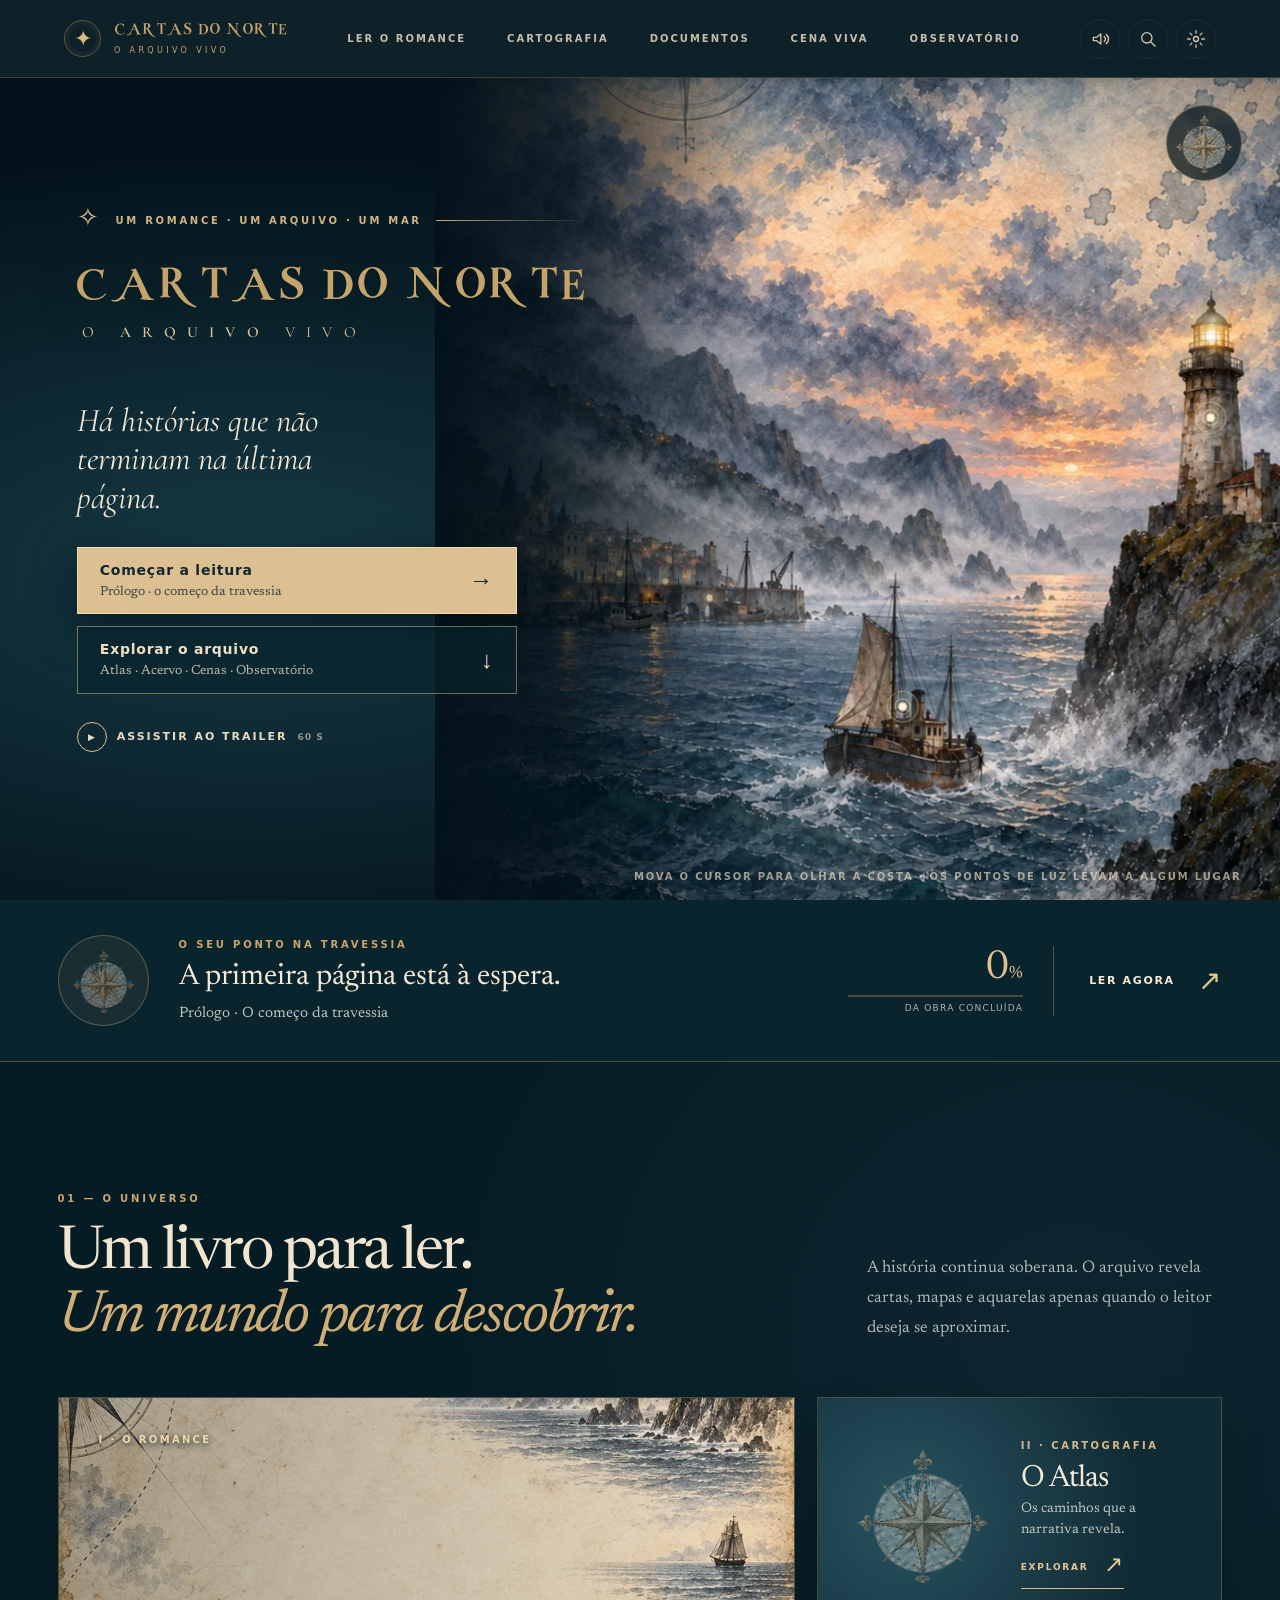
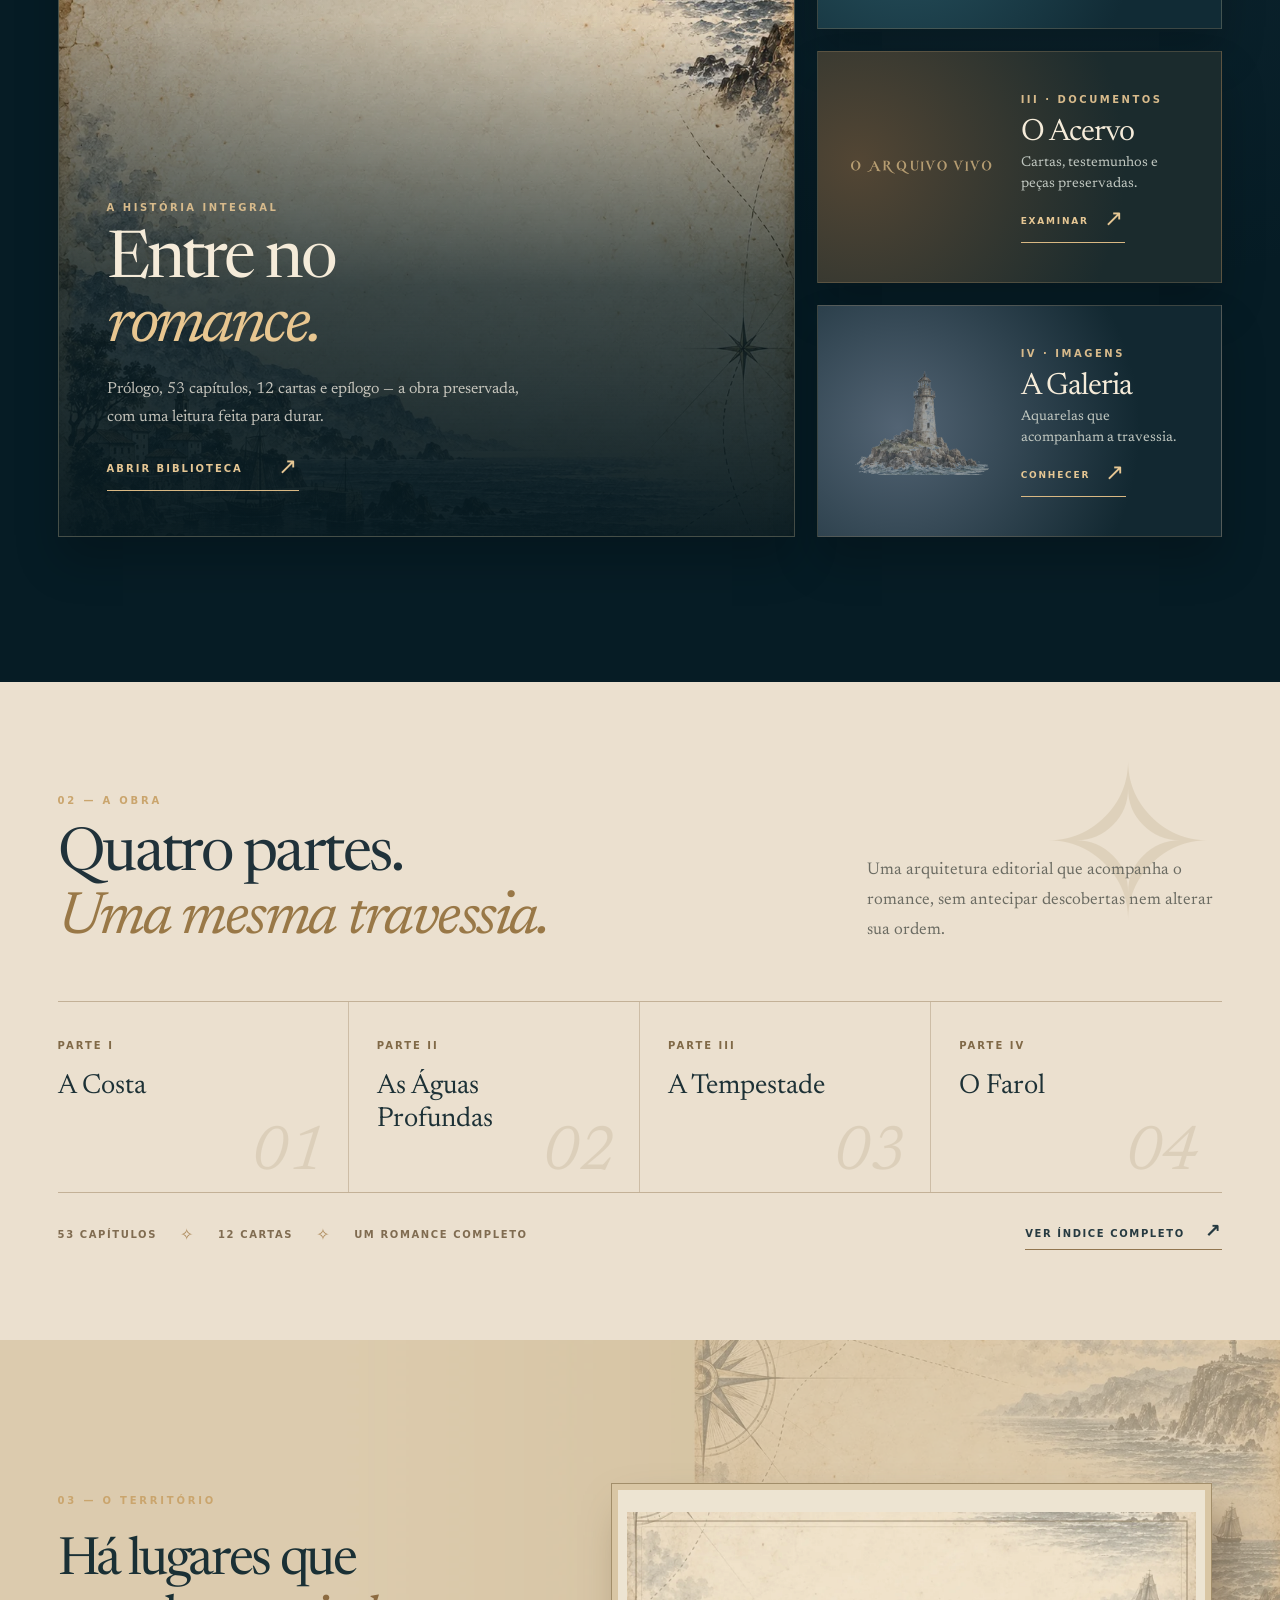
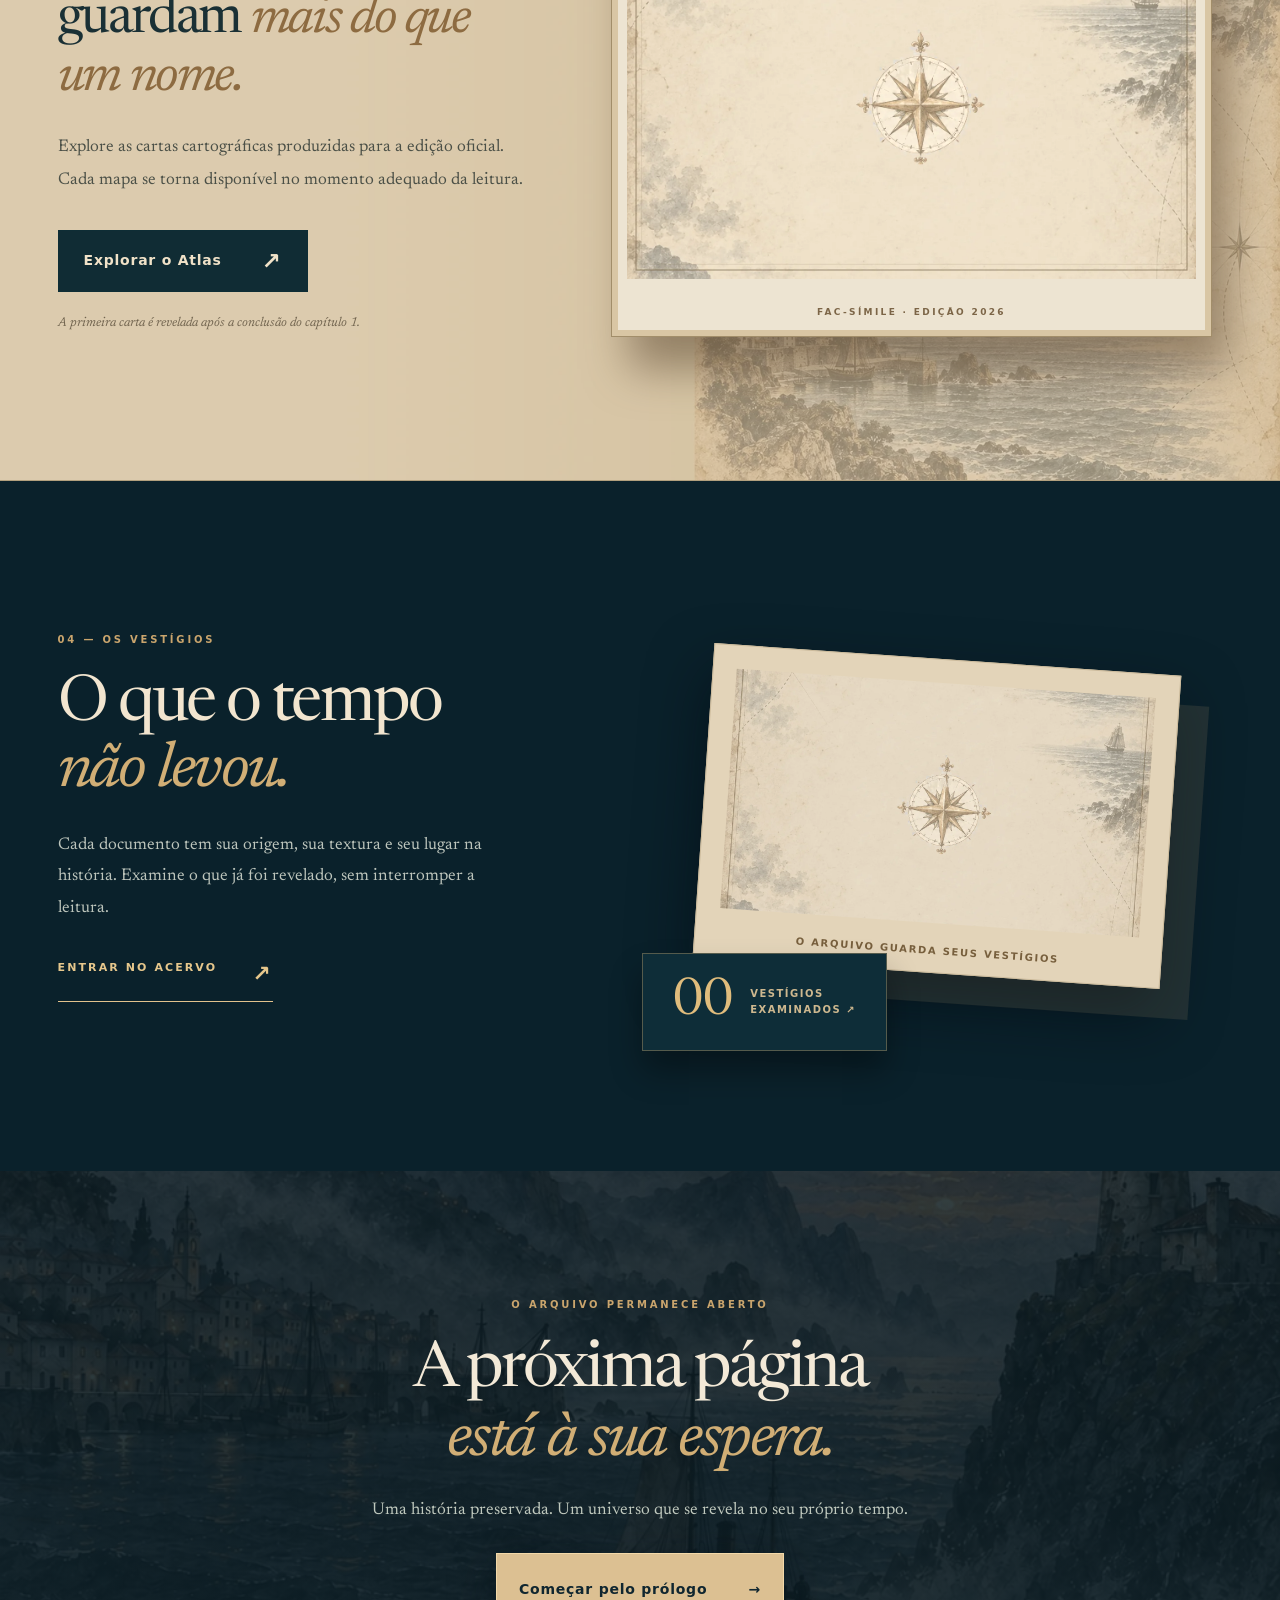
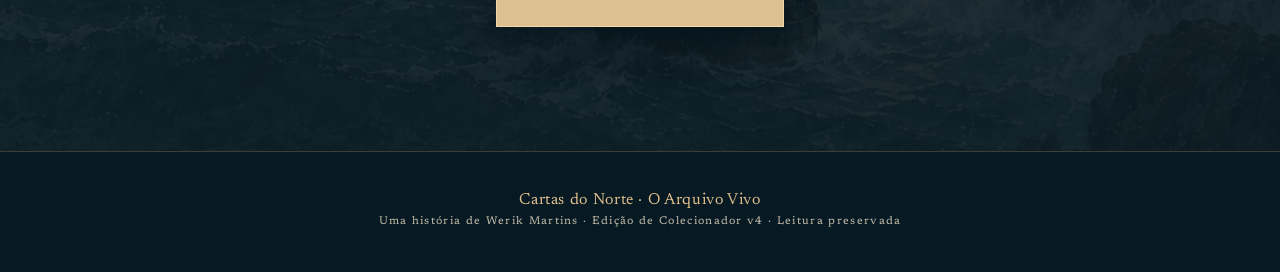
==== commit ce360dcf: "Arquivo Vivo v0.4: cenas vivas, leitor editorial, acervo, atlas e trailer - Átrio como Cena Viva a p" ====
--- a/index.html
+++ b/index.html
@@ -7,10 +7,12 @@
  <meta name="description" content="Cartas do Norte — O Arquivo Vivo. Romance integral, aquarelas, cartas, mapas e uma atmosfera para descobrir no seu próprio ritmo."/>
  <link rel="manifest" href="/manifest.webmanifest"/>
  <link rel="icon" type="image/png" href="/assets/branding/icon-192.png"/>
- <link rel="preload" as="image" href="/assets/experience/hero-panorama.webp"/>
+ <link rel="preload" as="image" href="/assets/branding/cover.webp"/>
+ <link rel="preload" as="font" type="font/woff2" href="/assets/fonts/newsreader.woff2" crossorigin/>
  <link rel="stylesheet" href="/src/styles.css"/>
  <link rel="stylesheet" href="/src/refined.css"/>
  <link rel="stylesheet" href="/src/premium.css"/>
+ <link rel="stylesheet" href="/src/v4.css"/>
  <title>Cartas do Norte · O Arquivo Vivo</title>
 </head>
 <body data-theme="marfim">
@@ -31,7 +33,7 @@
   </aside>
   <header class="site-header">
    <a class="brand" href="#/atrio" aria-label="Cartas do Norte: voltar ao Átrio"><span class="brand-icon" aria-hidden="true">✦</span><span class="brand-text"><img class="brand-wordmark" src="/assets/branding/wordmark.svg" alt=""/><span class="brand-sub">O ARQUIVO VIVO</span></span></a>
-   <nav class="desktop-nav" aria-label="Atalhos"><a href="#/biblioteca" data-tab="biblioteca">Ler o romance</a><a href="#/atlas" data-tab="atlas">Cartografia</a><a href="#/acervo" data-tab="acervo">Documentos</a><a href="#/observatorio" data-tab="observatorio">Observatório</a></nav>
+   <nav class="desktop-nav" aria-label="Atalhos"><a href="#/biblioteca" data-tab="biblioteca">Ler o romance</a><a href="#/atlas" data-tab="atlas">Cartografia</a><a href="#/acervo" data-tab="acervo">Documentos</a><a href="#/cena/farol" data-tab="cena">Cena viva</a><a href="#/observatorio" data-tab="observatorio">Observatório</a></nav>
    <div class="header-actions">
     <button id="ambience-toggle" class="icon-button sound-toggle" type="button" aria-label="Abrir paisagens sonoras" title="Paisagens sonoras" aria-expanded="false"><svg viewBox="0 0 24 24" aria-hidden="true"><path d="M4 10v4h4l5 4V6l-5 4H4zM17 9c2 2 2 4 0 6"/><path d="M19.5 6.5c4 4 4 7 0 11"/></svg></button>
     <button id="search-global" class="icon-button" type="button" aria-label="Buscar no arquivo" title="Buscar"><svg viewBox="0 0 24 24" aria-hidden="true"><circle cx="10.6" cy="10.6" r="6.2"/><path d="m15.5 15.5 5.1 5.1"/></svg></button>
@@ -44,7 +46,7 @@
    <a href="#/biblioteca" data-tab="biblioteca"><span aria-hidden="true">▣</span>Leitura</a>
    <a href="#/atlas" data-tab="atlas"><span aria-hidden="true">⌖</span>Atlas</a>
    <a href="#/acervo" data-tab="acervo"><span aria-hidden="true">▤</span>Acervo</a>
-   <a href="#/galeria" data-tab="galeria"><span aria-hidden="true">◇</span>Galeria</a>
+   <a href="#/observatorio" data-tab="observatorio"><span aria-hidden="true">✧</span>Memória</a>
   </nav>
  </div>
  <aside id="ambient-panel" class="ambient-panel" aria-label="Paisagens sonoras" hidden>
--- a/src/styles.css
+++ b/src/styles.css
@@ -2,25 +2,25 @@
 *,*::before,*::after{box-sizing:border-box}
 html{scroll-behavior:smooth}body{margin:0;color:var(--ink);background:var(--paper);font-family:ui-sans-serif,system-ui,-apple-system,'Segoe UI',sans-serif;-webkit-font-smoothing:antialiased}button,input,select,textarea{font:inherit}button{cursor:pointer}a{color:inherit}button:disabled{opacity:.43;cursor:not-allowed}img{max-width:100%;display:block}svg{max-width:100%}::selection{background:#d0aa65;color:#15242b}
 :focus-visible{outline:3px solid #c6a66b;outline-offset:3px}.skip-link{position:fixed;z-index:900;top:-60px;left:10px;background:#fff;color:#111;padding:12px}.skip-link:focus{top:5px}
-.app-shell{min-height:100vh}.site-header{height:var(--nav-height);position:sticky;top:0;z-index:60;display:flex;align-items:center;padding:0 clamp(20px,4vw,74px);gap:30px;background:var(--navy-deep);border-bottom:1px solid #ffffff20;color:#eaddc7}.brand{display:flex;align-items:center;gap:12px;text-decoration:none;min-width:220px}.brand-icon{border:1px solid #c6aa7055;border-radius:50%;width:35px;height:35px;display:grid;place-items:center;color:var(--gold-light);font-size:22px}.brand-text{font-family:Georgia,serif;letter-spacing:.065em;font-weight:600;font-size:16px;line-height:1.1}.brand-text i{font-weight:400;font-size:11px;letter-spacing:0}.brand-wordmark{width:159px;height:auto;max-height:19px;object-fit:contain}.brand-sub{display:block;font:500 8px/1.5 ui-sans-serif,system-ui,sans-serif;letter-spacing:.32em;color:var(--gold-light);margin-top:4px}.desktop-nav{display:flex;align-items:center;gap:clamp(10px,2.1vw,38px);margin:auto}.desktop-nav a{text-decoration:none;font-size:11px;text-transform:uppercase;letter-spacing:.13em;opacity:.8;transition:opacity .2s,color .2s}.desktop-nav a:hover,.desktop-nav a[aria-current]{opacity:1;color:var(--gold-light)}.header-actions{display:flex;gap:9px}.icon-button{display:inline-grid;place-items:center;min-width:42px;height:42px;border:1px solid transparent;background:transparent;color:inherit;border-radius:50%}.icon-button:hover{border-color:#c2a97877;background:#ffffff12}.icon-button svg{width:20px;height:20px;fill:none;stroke:currentColor;stroke-linecap:round;stroke-linejoin:round;stroke-width:1.6}.mobile-nav{display:none}.button{display:inline-flex;align-items:center;justify-content:center;gap:10px;min-height:46px;padding:12px 21px;border-radius:2px;text-decoration:none;font-weight:650;font-size:12px;letter-spacing:.085em;text-transform:uppercase;border:1px solid var(--gold)}.button-primary{background:var(--gold);color:#182731;border-color:var(--gold)}.button-primary:hover{background:#d1b581}.button-outline{background:transparent;border-color:currentColor;color:inherit}.button-outline:hover{background:#ad965d18}.button-quiet{background:transparent;border:0;color:inherit;text-decoration:underline;text-underline-offset:4px;letter-spacing:0;text-transform:none;padding:8px;font-size:13px;min-height:38px}.button-small{padding:9px 13px;min-height:38px;font-size:11px}.button:focus-visible,.chapter-row:focus-visible{outline-offset:4px}.eyebrow{font-size:10px;letter-spacing:.25em;font-weight:680;text-transform:uppercase;color:var(--gold)}.eyebrow.dark{color:#7c643f}.page-container{width:min(1190px,calc(100% - 50px));margin:auto}.fineprint{color:var(--ink-soft);font-size:12px;line-height:1.6}.ornamental-rule{display:flex;align-items:center;gap:18px;color:var(--gold);font-family:Georgia,serif}.ornamental-rule::before,.ornamental-rule::after{content:"";height:1px;width:45px;background:currentColor;opacity:.6}
+.app-shell{min-height:100vh}.site-header{height:var(--nav-height);position:sticky;top:0;z-index:60;display:flex;align-items:center;padding:0 clamp(20px,4vw,74px);gap:30px;background:var(--navy-deep);border-bottom:1px solid #ffffff20;color:#eaddc7}.brand{display:flex;align-items:center;gap:12px;text-decoration:none;min-width:220px}.brand-icon{border:1px solid #c6aa7055;border-radius:50%;width:35px;height:35px;display:grid;place-items:center;color:var(--gold-light);font-size:22px}.brand-text{font-family:var(--serif);letter-spacing:.065em;font-weight:600;font-size:16px;line-height:1.1}.brand-text i{font-weight:400;font-size:11px;letter-spacing:0}.brand-wordmark{width:159px;height:auto;max-height:19px;object-fit:contain}.brand-sub{display:block;font:500 8px/1.5 ui-sans-serif,system-ui,sans-serif;letter-spacing:.32em;color:var(--gold-light);margin-top:4px}.desktop-nav{display:flex;align-items:center;gap:clamp(10px,2.1vw,38px);margin:auto}.desktop-nav a{text-decoration:none;font-size:11px;text-transform:uppercase;letter-spacing:.13em;opacity:.8;transition:opacity .2s,color .2s}.desktop-nav a:hover,.desktop-nav a[aria-current]{opacity:1;color:var(--gold-light)}.header-actions{display:flex;gap:9px}.icon-button{display:inline-grid;place-items:center;min-width:42px;height:42px;border:1px solid transparent;background:transparent;color:inherit;border-radius:50%}.icon-button:hover{border-color:#c2a97877;background:#ffffff12}.icon-button svg{width:20px;height:20px;fill:none;stroke:currentColor;stroke-linecap:round;stroke-linejoin:round;stroke-width:1.6}.mobile-nav{display:none}.button{display:inline-flex;align-items:center;justify-content:center;gap:10px;min-height:46px;padding:12px 21px;border-radius:2px;text-decoration:none;font-weight:650;font-size:12px;letter-spacing:.085em;text-transform:uppercase;border:1px solid var(--gold)}.button-primary{background:var(--gold);color:#182731;border-color:var(--gold)}.button-primary:hover{background:#d1b581}.button-outline{background:transparent;border-color:currentColor;color:inherit}.button-outline:hover{background:#ad965d18}.button-quiet{background:transparent;border:0;color:inherit;text-decoration:underline;text-underline-offset:4px;letter-spacing:0;text-transform:none;padding:8px;font-size:13px;min-height:38px}.button-small{padding:9px 13px;min-height:38px;font-size:11px}.button:focus-visible,.chapter-row:focus-visible{outline-offset:4px}.eyebrow{font-size:10px;letter-spacing:.25em;font-weight:680;text-transform:uppercase;color:var(--gold)}.eyebrow.dark{color:#7c643f}.page-container{width:min(1190px,calc(100% - 50px));margin:auto}.fineprint{color:var(--ink-soft);font-size:12px;line-height:1.6}.ornamental-rule{display:flex;align-items:center;gap:18px;color:var(--gold);font-family:var(--serif)}.ornamental-rule::before,.ornamental-rule::after{content:"";height:1px;width:45px;background:currentColor;opacity:.6}
 /* Atrium */
-.atrium{background:var(--navy-deep);color:#f3ecdf;overflow:hidden}.atrium-hero{min-height:clamp(610px,76vh,840px);position:relative;display:grid;grid-template-columns:1.08fr .92fr;align-items:stretch;isolation:isolate}.atrium-hero::before{content:"";position:absolute;inset:0;background:radial-gradient(circle at 14% 55%,#2b4a4b45,transparent 48%);z-index:-1}.atrium-copy{padding:clamp(65px,9vw,145px) 5vw 75px max(30px,calc((100vw - 1160px)/2));align-self:center}.atrium-copy .eyebrow{margin-bottom:27px}.atrium-title{font:normal clamp(45px,6.2vw,94px)/1.04 Georgia,serif;letter-spacing:-.045em;margin:0;color:#f4eee1}.atrium-title em{display:block;font:italic .57em/1.65 Georgia,serif;letter-spacing:.005em;color:#d4b782}.atrium-title strong{font-weight:400;display:block}.atrium-intro{color:#c8c4b9;line-height:1.86;max-width:475px;font:17px/1.75 Georgia,serif;margin:28px 0 31px}.hero-buttons{display:flex;gap:12px;flex-wrap:wrap}.hero-meta{font-size:10px;letter-spacing:.14em;text-transform:uppercase;color:#b9ac96;margin-top:43px;display:flex;gap:18px;flex-wrap:wrap}.hero-meta span:not(:first-child)::before{content:"✦";margin-right:18px;color:var(--gold)}.hero-art{position:relative;min-height:580px;overflow:hidden}.hero-art img{height:100%;width:100%;object-fit:cover;object-position:44% 64%;filter:saturate(.7) contrast(1.06)}.hero-art::after{content:"";position:absolute;inset:0;background:linear-gradient(90deg,var(--navy-deep) 0%,transparent 32%),linear-gradient(0deg,var(--navy-deep) 0%,transparent 16%),linear-gradient(180deg,#07192370,transparent 20%)}.hero-art .art-caption{position:absolute;right:5%;bottom:38px;color:#eedfbb;border-top:1px solid #f3e5b366;padding-top:12px;font-size:10px;letter-spacing:.14em;z-index:2;text-transform:uppercase}.atrium-bottom{padding:35px 0 55px;border-top:1px solid #e7d3a02b}.atrium-bottom-inner{display:grid;grid-template-columns:1.5fr repeat(3,1fr);gap:22px;align-items:center}.atrium-bottom h2{font:normal 22px/1.3 Georgia,serif;margin:0 0 9px;color:#ede2c9}.atrium-bottom p{font-size:12px;line-height:1.7;margin:0;color:#bcb8af}.environment-link{min-height:90px;border-left:1px solid #c3b49c40;padding-left:24px;text-decoration:none;display:flex;flex-direction:column;justify-content:center;gap:12px;font:normal 21px Georgia,serif}.environment-link:hover{color:var(--gold-light)}.environment-link small{font:600 9px ui-sans-serif,system-ui,sans-serif;letter-spacing:.22em;text-transform:uppercase;color:#a9a395}.environment-link .arrow{color:var(--gold)}
+.atrium{background:var(--navy-deep);color:#f3ecdf;overflow:hidden}.atrium-hero{min-height:clamp(610px,76vh,840px);position:relative;display:grid;grid-template-columns:1.08fr .92fr;align-items:stretch;isolation:isolate}.atrium-hero::before{content:"";position:absolute;inset:0;background:radial-gradient(circle at 14% 55%,#2b4a4b45,transparent 48%);z-index:-1}.atrium-copy{padding:clamp(65px,9vw,145px) 5vw 75px max(30px,calc((100vw - 1160px)/2));align-self:center}.atrium-copy .eyebrow{margin-bottom:27px}.atrium-title{font:normal clamp(45px,6.2vw,94px)/1.04 var(--serif);letter-spacing:-.045em;margin:0;color:#f4eee1}.atrium-title em{display:block;font:italic .57em/1.65 var(--serif);letter-spacing:.005em;color:#d4b782}.atrium-title strong{font-weight:400;display:block}.atrium-intro{color:#c8c4b9;line-height:1.86;max-width:475px;font:17px/1.75 var(--serif);margin:28px 0 31px}.hero-buttons{display:flex;gap:12px;flex-wrap:wrap}.hero-meta{font-size:10px;letter-spacing:.14em;text-transform:uppercase;color:#b9ac96;margin-top:43px;display:flex;gap:18px;flex-wrap:wrap}.hero-meta span:not(:first-child)::before{content:"✦";margin-right:18px;color:var(--gold)}.hero-art{position:relative;min-height:580px;overflow:hidden}.hero-art img{height:100%;width:100%;object-fit:cover;object-position:44% 64%;filter:saturate(.7) contrast(1.06)}.hero-art::after{content:"";position:absolute;inset:0;background:linear-gradient(90deg,var(--navy-deep) 0%,transparent 32%),linear-gradient(0deg,var(--navy-deep) 0%,transparent 16%),linear-gradient(180deg,#07192370,transparent 20%)}.hero-art .art-caption{position:absolute;right:5%;bottom:38px;color:#eedfbb;border-top:1px solid #f3e5b366;padding-top:12px;font-size:10px;letter-spacing:.14em;z-index:2;text-transform:uppercase}.atrium-bottom{padding:35px 0 55px;border-top:1px solid #e7d3a02b}.atrium-bottom-inner{display:grid;grid-template-columns:1.5fr repeat(3,1fr);gap:22px;align-items:center}.atrium-bottom h2{font:normal 22px/1.3 var(--serif);margin:0 0 9px;color:#ede2c9}.atrium-bottom p{font-size:12px;line-height:1.7;margin:0;color:#bcb8af}.environment-link{min-height:90px;border-left:1px solid #c3b49c40;padding-left:24px;text-decoration:none;display:flex;flex-direction:column;justify-content:center;gap:12px;font:normal 21px var(--serif)}.environment-link:hover{color:var(--gold-light)}.environment-link small{font:600 9px ui-sans-serif,system-ui,sans-serif;letter-spacing:.22em;text-transform:uppercase;color:#a9a395}.environment-link .arrow{color:var(--gold)}
 /* editorial sections */
-.section-intro{padding:65px 0 38px;border-bottom:1px solid var(--line)}.section-intro h1{font:normal clamp(40px,6vw,68px)/1.1 Georgia,serif;letter-spacing:-.04em;margin:14px 0}.section-intro p{max-width:620px;line-height:1.8;color:#66635b;font-family:Georgia,serif;font-size:17px}.section-content{padding:32px 0 90px}.library-feature{display:grid;grid-template-columns:minmax(200px,320px) 1fr;gap:clamp(30px,5vw,100px);align-items:center;background:#e9dfce;padding:clamp(28px,4vw,62px);border:1px solid #d3c3aa}.book-cover{aspect-ratio:2/3;box-shadow:15px 15px 40px #1b2c3250;background:#203849;overflow:hidden;border:2px solid #bda77e;position:relative}.book-cover img{width:100%;height:100%;object-fit:cover}.book-cover::after{content:"";position:absolute;inset:0;border:10px solid #ffffff0e;pointer-events:none}.book-cover .cover-overlay{position:absolute;top:8%;left:6%;right:6%;text-align:center;color:#eed3a1;font:normal 19px Georgia,serif;text-shadow:0 2px 8px #10202a;letter-spacing:.03em}.library-details h2{font:normal clamp(34px,5vw,56px)/1.06 Georgia,serif;margin:13px 0 7px;letter-spacing:-.04em}.library-details .subtitle{font:italic 20px Georgia,serif;color:#6b624f}.library-details p{line-height:1.85;font-size:15px;max-width:550px}.stat-strip{display:flex;flex-wrap:wrap;gap:22px 40px;padding:25px 0;border-top:1px solid #c5b59f;border-bottom:1px solid #c5b59f;margin:25px 0}.stat-strip strong{display:block;font:normal 27px Georgia,serif;color:#243e45}.stat-strip span{font-size:10px;letter-spacing:.12em;text-transform:uppercase;color:#706958}.part-list{margin-top:56px}.part-divider{display:flex;align-items:center;gap:15px;border-bottom:1px solid var(--line);padding:26px 0 13px;font:normal 23px Georgia,serif}.part-divider span{font:700 10px system-ui;letter-spacing:.15em;color:#806d50}.chapter-row{display:flex;justify-content:space-between;align-items:center;gap:15px;padding:16px 10px;border-bottom:1px solid #dfd4c5;text-decoration:none}.chapter-row:hover{background:#e9e0d3}.chapter-row .index{font-size:11px;letter-spacing:.07em;color:#806b4b;min-width:75px}.chapter-row .chapter-name{flex:1;font:normal 17px Georgia,serif}.chapter-row .reading-state{font-size:10px;color:#657770;text-transform:uppercase;letter-spacing:.08em}.locked-text{font-style:italic;color:#8b857b}
+.section-intro{padding:65px 0 38px;border-bottom:1px solid var(--line)}.section-intro h1{font:normal clamp(40px,6vw,68px)/1.1 var(--serif);letter-spacing:-.04em;margin:14px 0}.section-intro p{max-width:620px;line-height:1.8;color:#66635b;font-family:var(--serif);font-size:17px}.section-content{padding:32px 0 90px}.library-feature{display:grid;grid-template-columns:minmax(200px,320px) 1fr;gap:clamp(30px,5vw,100px);align-items:center;background:#e9dfce;padding:clamp(28px,4vw,62px);border:1px solid #d3c3aa}.book-cover{aspect-ratio:2/3;box-shadow:15px 15px 40px #1b2c3250;background:#203849;overflow:hidden;border:2px solid #bda77e;position:relative}.book-cover img{width:100%;height:100%;object-fit:cover}.book-cover::after{content:"";position:absolute;inset:0;border:10px solid #ffffff0e;pointer-events:none}.book-cover .cover-overlay{position:absolute;top:8%;left:6%;right:6%;text-align:center;color:#eed3a1;font:normal 19px var(--serif);text-shadow:0 2px 8px #10202a;letter-spacing:.03em}.library-details h2{font:normal clamp(34px,5vw,56px)/1.06 var(--serif);margin:13px 0 7px;letter-spacing:-.04em}.library-details .subtitle{font:italic 20px var(--serif);color:#6b624f}.library-details p{line-height:1.85;font-size:15px;max-width:550px}.stat-strip{display:flex;flex-wrap:wrap;gap:22px 40px;padding:25px 0;border-top:1px solid #c5b59f;border-bottom:1px solid #c5b59f;margin:25px 0}.stat-strip strong{display:block;font:normal 27px var(--serif);color:#243e45}.stat-strip span{font-size:10px;letter-spacing:.12em;text-transform:uppercase;color:#706958}.part-list{margin-top:56px}.part-divider{display:flex;align-items:center;gap:15px;border-bottom:1px solid var(--line);padding:26px 0 13px;font:normal 23px var(--serif)}.part-divider span{font:700 10px system-ui;letter-spacing:.15em;color:#806d50}.chapter-row{display:flex;justify-content:space-between;align-items:center;gap:15px;padding:16px 10px;border-bottom:1px solid #dfd4c5;text-decoration:none}.chapter-row:hover{background:#e9e0d3}.chapter-row .index{font-size:11px;letter-spacing:.07em;color:#806b4b;min-width:75px}.chapter-row .chapter-name{flex:1;font:normal 17px var(--serif)}.chapter-row .reading-state{font-size:10px;color:#657770;text-transform:uppercase;letter-spacing:.08em}.locked-text{font-style:italic;color:#8b857b}
 /* reader */
 .reader-shell{--r-bg:#f8f4eb;--r-text:#2c2a25;--r-muted:#78746c;--r-line:#dacfbc;min-height:calc(100vh - var(--nav-height));background:var(--r-bg);color:var(--r-text)}
 .reader-shell[data-reader-theme="sepia"]{--r-bg:#e7d6ba;--r-text:#3c3025;--r-muted:#6c5b48;--r-line:#bfa98b}
 .reader-shell[data-reader-theme="noite"]{--r-bg:#14232a;--r-text:#e0dacc;--r-muted:#a3a8a4;--r-line:#506068}
-.reader-header{position:sticky;top:var(--nav-height);z-index:40;border-bottom:1px solid var(--r-line);background:var(--r-bg);display:flex;gap:12px;align-items:center;padding:7px clamp(14px,4vw,68px);min-height:57px;box-shadow:0 2px 12px #00000008}.reader-header .icon-button{border-radius:2px;width:39px;height:39px;flex-shrink:0}.reader-heading{flex:1;min-width:0;text-align:center;overflow:hidden;text-overflow:ellipsis;white-space:nowrap;font:normal 14px Georgia,serif}.reader-prog{font:11px ui-sans-serif,system-ui,sans-serif;letter-spacing:.08em;color:var(--r-muted)}.reader-progress-line{height:2px;position:absolute;bottom:0;left:0;background:#b39868;transition:width .15s}.reader-prose{margin:0 auto;padding:clamp(50px,7vw,110px) 22px 100px;max-width:calc(var(--reading-width) + 44px);font-family:var(--reading-font);font-size:var(--reading-size);line-height:var(--reading-line);font-weight:400;overflow-wrap:break-word}.reader-opening{text-align:center;margin-bottom:75px}.reader-opening .eyebrow{color:var(--r-muted)}.reader-opening h1{font:normal clamp(38px,5vw,67px)/1.17 Georgia,serif;letter-spacing:-.035em;margin:18px auto 15px;max-width:850px}.reader-opening .ornamental-rule{justify-content:center;margin-top:26px}.reader-opening .subtitle{font:italic 20px Georgia,serif;color:var(--r-muted)}.chapter-art{max-width:min(350px,77%);margin:0 auto 72px;border:8px solid #fffff010;box-shadow:0 10px 35px #00000018;aspect-ratio:2/3;object-fit:cover}.reader-prose p{margin:0 0 1.35em;text-align:start;hyphens:auto}.reader-prose p[data-block-id]{scroll-margin-top:170px}.reader-prose p.pdf-transcript{font-size:.98em}.reader-prose h2,.reader-prose h3{font:normal 1.27em Georgia,serif;text-align:center;margin:2.2em 0 1.4em}.reader-prose .letter-prose{font-size:1.02em}.reader-prose .letter-prose p:first-of-type{font-style:italic}.reader-prose mark{background:#eed39a;color:#392e1e;padding:1px;border-radius:1px}.reader-prose .endmark{text-align:center;margin-top:52px;color:var(--r-muted);letter-spacing:.3em}.reader-end{border-top:1px solid var(--r-line);text-align:center;margin-top:70px;padding-top:38px}.reader-end p{font:italic 16px Georgia,serif;text-align:center}.reader-end-buttons{display:flex;justify-content:center;flex-wrap:wrap;gap:12px;margin-top:25px}.reader-end .button-outline{border-color:var(--r-line)}.associated-resources{margin-top:50px;border-top:1px solid var(--r-line);padding-top:20px;text-align:left}.associated-resources button{display:block;border:0;border-bottom:1px solid var(--r-line);background:transparent;color:inherit;width:100%;padding:15px 6px;text-align:left;font:normal 15px Georgia,serif}.reader-progress-meter{margin:12px 0 0;color:var(--r-muted);font:12px system-ui}.reader-shell .button-primary{color:#243036}
+.reader-header{position:sticky;top:var(--nav-height);z-index:40;border-bottom:1px solid var(--r-line);background:var(--r-bg);display:flex;gap:12px;align-items:center;padding:7px clamp(14px,4vw,68px);min-height:57px;box-shadow:0 2px 12px #00000008}.reader-header .icon-button{border-radius:2px;width:39px;height:39px;flex-shrink:0}.reader-heading{flex:1;min-width:0;text-align:center;overflow:hidden;text-overflow:ellipsis;white-space:nowrap;font:normal 14px var(--serif)}.reader-prog{font:11px ui-sans-serif,system-ui,sans-serif;letter-spacing:.08em;color:var(--r-muted)}.reader-progress-line{height:2px;position:absolute;bottom:0;left:0;background:#b39868;transition:width .15s}.reader-prose{margin:0 auto;padding:clamp(50px,7vw,110px) 22px 100px;max-width:calc(var(--reading-width) + 44px);font-family:var(--reading-font);font-size:var(--reading-size);line-height:var(--reading-line);font-weight:400;overflow-wrap:break-word}.reader-opening{text-align:center;margin-bottom:75px}.reader-opening .eyebrow{color:var(--r-muted)}.reader-opening h1{font:normal clamp(38px,5vw,67px)/1.17 var(--serif);letter-spacing:-.035em;margin:18px auto 15px;max-width:850px}.reader-opening .ornamental-rule{justify-content:center;margin-top:26px}.reader-opening .subtitle{font:italic 20px var(--serif);color:var(--r-muted)}.chapter-art{max-width:min(350px,77%);margin:0 auto 72px;border:8px solid #fffff010;box-shadow:0 10px 35px #00000018;aspect-ratio:2/3;object-fit:cover}.reader-prose p{margin:0 0 1.35em;text-align:start;hyphens:auto}.reader-prose p[data-block-id]{scroll-margin-top:170px}.reader-prose p.pdf-transcript{font-size:.98em}.reader-prose h2,.reader-prose h3{font:normal 1.27em var(--serif);text-align:center;margin:2.2em 0 1.4em}.reader-prose .letter-prose{font-size:1.02em}.reader-prose .letter-prose p:first-of-type{font-style:italic}.reader-prose mark{background:#eed39a;color:#392e1e;padding:1px;border-radius:1px}.reader-prose .endmark{text-align:center;margin-top:52px;color:var(--r-muted);letter-spacing:.3em}.reader-end{border-top:1px solid var(--r-line);text-align:center;margin-top:70px;padding-top:38px}.reader-end p{font:italic 16px var(--serif);text-align:center}.reader-end-buttons{display:flex;justify-content:center;flex-wrap:wrap;gap:12px;margin-top:25px}.reader-end .button-outline{border-color:var(--r-line)}.associated-resources{margin-top:50px;border-top:1px solid var(--r-line);padding-top:20px;text-align:left}.associated-resources button{display:block;border:0;border-bottom:1px solid var(--r-line);background:transparent;color:inherit;width:100%;padding:15px 6px;text-align:left;font:normal 15px var(--serif)}.reader-progress-meter{margin:12px 0 0;color:var(--r-muted);font:12px system-ui}.reader-shell .button-primary{color:#243036}
 /* drawers + forms */
-.scrim{position:fixed;inset:0;background:#08171bd1;z-index:150;display:flex;align-items:center;justify-content:center;padding:18px}.drawer{position:absolute;right:0;top:0;bottom:0;background:#f5f0e6;color:#2e312e;width:min(440px,100%);overflow-y:auto;box-shadow:-24px 0 40px #0003;display:flex;flex-direction:column}.drawer-head{position:sticky;top:0;z-index:2;background:#f5f0e6;border-bottom:1px solid #d6c9b3;padding:20px 25px;display:flex;align-items:center;justify-content:space-between}.drawer-head h2{font:normal 28px Georgia,serif;margin:0}.drawer-body{padding:25px;overflow-y:auto;flex:1}.drawer .icon-button{color:#273b42}.settings-group{padding:18px 0;border-bottom:1px solid #d6c9b3}.settings-group h3{margin:0 0 14px;font:600 11px system-ui;text-transform:uppercase;letter-spacing:.16em;color:#6e614d}.setting-row{display:flex;justify-content:space-between;align-items:center;gap:12px;margin:12px 0}.setting-row label{font-size:14px}.setting-row select,.setting-row input:not([type=range]),.search-form input,textarea{min-height:40px;background:#fffcf4;border:1px solid #c8b9a1;padding:9px 11px;color:#2d3536;border-radius:2px;max-width:100%}.setting-row input[type=range]{width:145px;accent-color:#8d7142}.segmented{display:flex;border:1px solid #baa88b}.segmented button{padding:9px 12px;background:transparent;border:0;flex:1;font-size:12px}.segmented button[aria-pressed=true]{background:#273c44;color:#fff}.toc-row{display:block;padding:13px 8px;text-decoration:none;border-bottom:1px solid #d9cbb7;font:normal 16px Georgia,serif}.toc-row:hover{background:#e6daca}.toc-section-title{margin:25px 0 0;padding:9px 0;border-bottom:1px solid #9e8869;text-transform:uppercase;font-size:11px;letter-spacing:.15em;color:#776345}.toc-row.current{border-left:3px solid var(--gold)}.dialog{width:min(530px,100%);max-height:min(90vh,850px);overflow-y:auto;background:#f7f1e6;color:#273136;padding:30px;box-shadow:0 15px 65px #0008}.dialog-head{display:flex;justify-content:space-between;align-items:start;gap:20px;margin-bottom:20px}.dialog-head h2{font:normal 31px Georgia,serif;margin:0}.dialog textarea{width:100%;min-height:170px;resize:vertical}.dialog .dialog-actions{display:flex;gap:12px;justify-content:flex-end;margin-top:18px}.note-item{border-bottom:1px solid #d9cbb7;padding:16px 0}.note-item p{font:italic 14px/1.6 Georgia,serif;margin:8px 0}.note-item small{color:#837561}.mark-toolbar{position:fixed;bottom:calc(80px + env(safe-area-inset-bottom));left:50%;transform:translateX(-50%);z-index:120;display:flex;gap:9px;background:var(--navy-deep);padding:8px;box-shadow:0 8px 30px #0005}.mark-toolbar button{border:1px solid #bba372;background:transparent;color:#eee4d0;font-size:12px;white-space:nowrap;padding:10px 13px}.mark-toolbar button:hover{background:#ffffff16}
+.scrim{position:fixed;inset:0;background:#08171bd1;z-index:150;display:flex;align-items:center;justify-content:center;padding:18px}.drawer{position:absolute;right:0;top:0;bottom:0;background:#f5f0e6;color:#2e312e;width:min(440px,100%);overflow-y:auto;box-shadow:-24px 0 40px #0003;display:flex;flex-direction:column}.drawer-head{position:sticky;top:0;z-index:2;background:#f5f0e6;border-bottom:1px solid #d6c9b3;padding:20px 25px;display:flex;align-items:center;justify-content:space-between}.drawer-head h2{font:normal 28px var(--serif);margin:0}.drawer-body{padding:25px;overflow-y:auto;flex:1}.drawer .icon-button{color:#273b42}.settings-group{padding:18px 0;border-bottom:1px solid #d6c9b3}.settings-group h3{margin:0 0 14px;font:600 11px system-ui;text-transform:uppercase;letter-spacing:.16em;color:#6e614d}.setting-row{display:flex;justify-content:space-between;align-items:center;gap:12px;margin:12px 0}.setting-row label{font-size:14px}.setting-row select,.setting-row input:not([type=range]),.search-form input,textarea{min-height:40px;background:#fffcf4;border:1px solid #c8b9a1;padding:9px 11px;color:#2d3536;border-radius:2px;max-width:100%}.setting-row input[type=range]{width:145px;accent-color:#8d7142}.segmented{display:flex;border:1px solid #baa88b}.segmented button{padding:9px 12px;background:transparent;border:0;flex:1;font-size:12px}.segmented button[aria-pressed=true]{background:#273c44;color:#fff}.toc-row{display:block;padding:13px 8px;text-decoration:none;border-bottom:1px solid #d9cbb7;font:normal 16px var(--serif)}.toc-row:hover{background:#e6daca}.toc-section-title{margin:25px 0 0;padding:9px 0;border-bottom:1px solid #9e8869;text-transform:uppercase;font-size:11px;letter-spacing:.15em;color:#776345}.toc-row.current{border-left:3px solid var(--gold)}.dialog{width:min(530px,100%);max-height:min(90vh,850px);overflow-y:auto;background:#f7f1e6;color:#273136;padding:30px;box-shadow:0 15px 65px #0008}.dialog-head{display:flex;justify-content:space-between;align-items:start;gap:20px;margin-bottom:20px}.dialog-head h2{font:normal 31px var(--serif);margin:0}.dialog textarea{width:100%;min-height:170px;resize:vertical}.dialog .dialog-actions{display:flex;gap:12px;justify-content:flex-end;margin-top:18px}.note-item{border-bottom:1px solid #d9cbb7;padding:16px 0}.note-item p{font:italic 14px/1.6 var(--serif);margin:8px 0}.note-item small{color:#837561}.mark-toolbar{position:fixed;bottom:calc(80px + env(safe-area-inset-bottom));left:50%;transform:translateX(-50%);z-index:120;display:flex;gap:9px;background:var(--navy-deep);padding:8px;box-shadow:0 8px 30px #0005}.mark-toolbar button{border:1px solid #bba372;background:transparent;color:#eee4d0;font-size:12px;white-space:nowrap;padding:10px 13px}.mark-toolbar button:hover{background:#ffffff16}
 /* atlas / archive */
-.split-intro{display:grid;grid-template-columns:1fr minmax(250px,.75fr);gap:40px;align-items:end}.archive-grid{display:grid;grid-template-columns:repeat(3,1fr);gap:20px 25px}.archive-object{border:1px solid var(--line);background:#f0e7da;text-align:left;color:inherit;display:flex;flex-direction:column;padding:0;min-width:0}.archive-object .image-frame{height:260px;background:#d3c4ad;display:grid;place-items:center;overflow:hidden}.archive-object img{height:100%;width:100%;object-fit:cover;transition:transform .32s}.archive-object:hover img{transform:scale(1.04)}.archive-object .object-label{display:block;padding:20px}.archive-object strong{display:block;font:normal 21px/1.2 Georgia,serif}.archive-object small{display:block;margin-top:11px;text-transform:uppercase;letter-spacing:.12em;color:#776951;font-size:10px}.archive-object.locked{filter:grayscale(1);background:#e9e4dc}.archive-object.locked .image-frame{background:#ded6ca}.archive-object.locked .image-frame::before{content:'✧';font-size:38px;color:#ad9c83}.archive-object.locked .image-frame img{display:none}.archive-object.locked strong{color:#8c8073}.item-placeholder{border:1px dashed #aa9d89;padding:35px;text-align:center;color:#766d60}.museum-plate{display:grid;grid-template-columns:minmax(180px,1.15fr) 1fr;gap:35px;padding:28px;background:#eae0d1}.museum-plate h2{font:normal 30px Georgia,serif;margin:5px 0 13px}.museum-plate .source{border-top:1px solid #c8b8a0;padding-top:15px;margin-top:20px;font-size:12px;line-height:1.65;color:#726a59}.museum-plate img{max-height:70vh;object-fit:contain;width:100%;background:#d4c6ad}.document-zoom{position:relative;overflow:auto;max-height:78vh;touch-action:pan-x pan-y;cursor:zoom-in;background:#dccfbb;text-align:center}.document-zoom img{width:100%;max-width:none;transform-origin:top left}.document-controls{display:flex;flex-wrap:wrap;gap:8px;margin:16px 0}.document-controls button{padding:8px 12px;border:1px solid #a6967c;background:#f8f0e4}.transcription{padding:18px;border:1px solid #cfbfaa;background:#f9f5eb;font:14px/1.75 Georgia,serif;white-space:pre-line;max-height:450px;overflow:auto}.atlas-viewer{background:#253e47;padding:25px;text-align:center}.atlas-viewer img{width:100%;height:auto;max-height:85vh;object-fit:contain}.atlas-selector{display:flex;flex-wrap:wrap;gap:10px;margin:0 0 22px}.atlas-selector button{border:1px solid #cbbda4;background:transparent;color:inherit;padding:10px 13px;font-size:12px}.atlas-selector button[aria-pressed=true]{background:#15313c;color:#f5e8d1}.location-index{margin-top:44px;columns:2;column-gap:36px}.location-entry{display:block;break-inside:avoid;margin-bottom:19px;padding-bottom:15px;border-bottom:1px solid var(--line)}.location-entry h3{font:normal 22px Georgia,serif;margin:0 0 7px}.location-entry p{font-size:13px;line-height:1.6;color:#766c5a;margin:0}
+.split-intro{display:grid;grid-template-columns:1fr minmax(250px,.75fr);gap:40px;align-items:end}.archive-grid{display:grid;grid-template-columns:repeat(3,1fr);gap:20px 25px}.archive-object{border:1px solid var(--line);background:#f0e7da;text-align:left;color:inherit;display:flex;flex-direction:column;padding:0;min-width:0}.archive-object .image-frame{height:260px;background:#d3c4ad;display:grid;place-items:center;overflow:hidden}.archive-object img{height:100%;width:100%;object-fit:cover;transition:transform .32s}.archive-object:hover img{transform:scale(1.04)}.archive-object .object-label{display:block;padding:20px}.archive-object strong{display:block;font:normal 21px/1.2 var(--serif)}.archive-object small{display:block;margin-top:11px;text-transform:uppercase;letter-spacing:.12em;color:#776951;font-size:10px}.archive-object.locked{filter:grayscale(1);background:#e9e4dc}.archive-object.locked .image-frame{background:#ded6ca}.archive-object.locked .image-frame::before{content:'✧';font-size:38px;color:#ad9c83}.archive-object.locked .image-frame img{display:none}.archive-object.locked strong{color:#8c8073}.item-placeholder{border:1px dashed #aa9d89;padding:35px;text-align:center;color:#766d60}.museum-plate{display:grid;grid-template-columns:minmax(180px,1.15fr) 1fr;gap:35px;padding:28px;background:#eae0d1}.museum-plate h2{font:normal 30px var(--serif);margin:5px 0 13px}.museum-plate .source{border-top:1px solid #c8b8a0;padding-top:15px;margin-top:20px;font-size:12px;line-height:1.65;color:#726a59}.museum-plate img{max-height:70vh;object-fit:contain;width:100%;background:#d4c6ad}.document-zoom{position:relative;overflow:auto;max-height:78vh;touch-action:pan-x pan-y;cursor:zoom-in;background:#dccfbb;text-align:center}.document-zoom img{width:100%;max-width:none;transform-origin:top left}.document-controls{display:flex;flex-wrap:wrap;gap:8px;margin:16px 0}.document-controls button{padding:8px 12px;border:1px solid #a6967c;background:#f8f0e4}.transcription{padding:18px;border:1px solid #cfbfaa;background:#f9f5eb;font:14px/1.75 var(--serif);white-space:pre-line;max-height:450px;overflow:auto}.atlas-viewer{background:#253e47;padding:25px;text-align:center}.atlas-viewer img{width:100%;height:auto;max-height:85vh;object-fit:contain}.atlas-selector{display:flex;flex-wrap:wrap;gap:10px;margin:0 0 22px}.atlas-selector button{border:1px solid #cbbda4;background:transparent;color:inherit;padding:10px 13px;font-size:12px}.atlas-selector button[aria-pressed=true]{background:#15313c;color:#f5e8d1}.location-index{margin-top:44px;columns:2;column-gap:36px}.location-entry{display:block;break-inside:avoid;margin-bottom:19px;padding-bottom:15px;border-bottom:1px solid var(--line)}.location-entry h3{font:normal 22px var(--serif);margin:0 0 7px}.location-entry p{font-size:13px;line-height:1.6;color:#766c5a;margin:0}
 /* archive index, search, states */
-.progress-track{height:5px;width:100%;background:#cfc0a7;overflow:hidden}.progress-track span{display:block;height:100%;background:#9d8358;transition:width .3s}.observatory-hero{background:var(--navy);color:#eee5d8;padding:35px;display:grid;grid-template-columns:1fr 240px;gap:20px;align-items:center}.observatory-hero strong{font:normal 45px Georgia,serif}.observatory-hero .eyebrow{display:block;margin-bottom:12px}.observatory-art{opacity:.75;max-height:220px;object-fit:contain}.data-grid{display:grid;grid-template-columns:1fr 1fr;gap:45px;margin-top:45px}.data-grid h2{font:normal 28px Georgia,serif;margin:0 0 15px}.character-line{border-bottom:1px solid var(--line);padding:13px 0}.character-line strong{display:block;font:normal 19px Georgia,serif}.character-line small{display:block;margin-top:7px;color:#7a705d}.search-form{display:flex;gap:10px;max-width:680px}.search-form input{flex:1;min-width:0;padding:14px}.search-results{max-width:850px;margin-top:34px}.search-hit{border-bottom:1px solid var(--line);padding:20px 0}.search-hit a{text-decoration:none;font:normal 22px Georgia,serif;color:#263c45}.search-hit p{font:15px/1.6 Georgia,serif;margin:10px 0 0}.search-hit small{font-size:10px;color:#817056;letter-spacing:.1em;text-transform:uppercase}.search-hit a:hover{text-decoration:underline}.empty-state{padding:50px 20px;border:1px dashed var(--line);text-align:center;margin:30px 0}.empty-state h2{font:normal 30px Georgia,serif}.empty-state p{max-width:490px;margin:10px auto 23px;line-height:1.7;color:#756a59}.toast{position:fixed;right:20px;bottom:20px;z-index:1000;max-width:min(390px,calc(100vw - 40px));background:#1c3b45;color:#f4ecdf;padding:15px 18px;box-shadow:0 8px 30px #0003;opacity:0;pointer-events:none;transition:opacity .2s;font-size:13px;line-height:1.5}.toast.visible{opacity:1}.loading-splash{min-height:65vh;display:grid;align-content:center;justify-items:center;gap:5px;color:#867552}.load-star{font-size:50px}.subtle-inset{background:#eee5d7;padding:22px;margin:25px 0;border-left:2px solid var(--gold)}.subtle-inset p{margin:0;font-size:14px;line-height:1.7}.setting-screen{max-width:750px;margin:40px auto 100px;padding:0 24px}.setting-screen h1{font:normal 50px Georgia,serif}.settings-page-actions{display:flex;flex-wrap:wrap;gap:10px;margin-top:20px}.danger{border-color:#9d5950;color:#7d292a}.footer{background:var(--navy-deep);color:#bfb9a9;padding:35px 25px;margin-top:40px;text-align:center;font-size:11px;letter-spacing:.12em}.footer strong{display:block;color:#e2c18f;font:normal 16px Georgia,serif;letter-spacing:.04em;margin-bottom:8px}
+.progress-track{height:5px;width:100%;background:#cfc0a7;overflow:hidden}.progress-track span{display:block;height:100%;background:#9d8358;transition:width .3s}.observatory-hero{background:var(--navy);color:#eee5d8;padding:35px;display:grid;grid-template-columns:1fr 240px;gap:20px;align-items:center}.observatory-hero strong{font:normal 45px var(--serif)}.observatory-hero .eyebrow{display:block;margin-bottom:12px}.observatory-art{opacity:.75;max-height:220px;object-fit:contain}.data-grid{display:grid;grid-template-columns:1fr 1fr;gap:45px;margin-top:45px}.data-grid h2{font:normal 28px var(--serif);margin:0 0 15px}.character-line{border-bottom:1px solid var(--line);padding:13px 0}.character-line strong{display:block;font:normal 19px var(--serif)}.character-line small{display:block;margin-top:7px;color:#7a705d}.search-form{display:flex;gap:10px;max-width:680px}.search-form input{flex:1;min-width:0;padding:14px}.search-results{max-width:850px;margin-top:34px}.search-hit{border-bottom:1px solid var(--line);padding:20px 0}.search-hit a{text-decoration:none;font:normal 22px var(--serif);color:#263c45}.search-hit p{font:15px/1.6 var(--serif);margin:10px 0 0}.search-hit small{font-size:10px;color:#817056;letter-spacing:.1em;text-transform:uppercase}.search-hit a:hover{text-decoration:underline}.empty-state{padding:50px 20px;border:1px dashed var(--line);text-align:center;margin:30px 0}.empty-state h2{font:normal 30px var(--serif)}.empty-state p{max-width:490px;margin:10px auto 23px;line-height:1.7;color:#756a59}.toast{position:fixed;right:20px;bottom:20px;z-index:1000;max-width:min(390px,calc(100vw - 40px));background:#1c3b45;color:#f4ecdf;padding:15px 18px;box-shadow:0 8px 30px #0003;opacity:0;pointer-events:none;transition:opacity .2s;font-size:13px;line-height:1.5}.toast.visible{opacity:1}.loading-splash{min-height:65vh;display:grid;align-content:center;justify-items:center;gap:5px;color:#867552}.load-star{font-size:50px}.subtle-inset{background:#eee5d7;padding:22px;margin:25px 0;border-left:2px solid var(--gold)}.subtle-inset p{margin:0;font-size:14px;line-height:1.7}.setting-screen{max-width:750px;margin:40px auto 100px;padding:0 24px}.setting-screen h1{font:normal 50px var(--serif)}.settings-page-actions{display:flex;flex-wrap:wrap;gap:10px;margin-top:20px}.danger{border-color:#9d5950;color:#7d292a}.footer{background:var(--navy-deep);color:#bfb9a9;padding:35px 25px;margin-top:40px;text-align:center;font-size:11px;letter-spacing:.12em}.footer strong{display:block;color:#e2c18f;font:normal 16px var(--serif);letter-spacing:.04em;margin-bottom:8px}
 /* responsive */
 @media(max-width:900px){.desktop-nav{display:none}.site-header{justify-content:space-between}.brand{min-width:0}.atrium-hero{grid-template-columns:1fr 0.75fr}.atrium-copy{padding-left:30px}.archive-grid{grid-template-columns:repeat(2,1fr)}}
-@media(max-width:650px){:root{--nav-height:58px}.site-header{padding:0 14px}.brand-text{font-size:13px}.brand-sub{font-size:7px}.brand-icon{width:30px;height:30px}.header-actions .icon-button{min-width:36px;height:38px}.mobile-nav{display:grid;grid-template-columns:repeat(5,1fr);position:fixed;bottom:0;left:0;right:0;z-index:61;min-height:calc(59px + env(safe-area-inset-bottom));padding-bottom:env(safe-area-inset-bottom);background:var(--navy-deep);border-top:1px solid #b4996545}.mobile-nav a{color:#c8c5ba;text-decoration:none;display:flex;align-items:center;justify-content:center;flex-direction:column;font-size:9px;gap:5px;min-height:58px}.mobile-nav a span{font:24px/1 Georgia,serif;color:#c1a771}.mobile-nav a[aria-current]{color:#fff;background:#ffffff0a}.app-shell{padding-bottom:calc(59px + env(safe-area-inset-bottom))}.page-container{width:calc(100% - 34px)}.atrium-hero{display:flex;flex-direction:column;min-height:0}.atrium-copy{padding:74px 25px 38px;z-index:2;order:2}.atrium-title{font-size:clamp(42px,11vw,64px)}.atrium-intro{font-size:16px;margin:19px 0 25px}.hero-art{position:relative;order:1;min-height:0;height:260px}.hero-art img{object-position:60% 54%}.hero-art::after{background:linear-gradient(0deg,var(--navy-deep),transparent 36%)}.hero-art .art-caption{display:none}.hero-meta{margin-top:28px;font-size:9px;gap:10px}.hero-meta span:not(:first-child)::before{margin-right:8px}.hero-buttons .button{flex:1;font-size:11px;padding:12px 11px}.atrium-bottom{padding:25px 0 35px}.atrium-bottom-inner{grid-template-columns:1fr 1fr;gap:10px}.atrium-bottom-inner>div:first-child{grid-column:span 2;padding-bottom:19px}.environment-link{padding:17px;border-left:0;border-top:1px solid #c3b49c40;min-height:76px;font-size:17px}.section-intro{padding:37px 0 22px}.section-intro h1{font-size:44px}.section-intro p{font-size:15px}.section-content{padding:25px 0 60px}.library-feature{grid-template-columns:1fr;gap:25px;padding:23px}.book-cover{max-width:205px;margin:auto;width:62%}.library-details h2{font-size:39px}.library-details .subtitle{font-size:17px}.stat-strip{gap:20px}.part-divider{font-size:20px}.chapter-row{padding:14px 5px}.chapter-row .index{min-width:54px;font-size:9px}.chapter-row .chapter-name{font-size:15px}.chapter-row .reading-state{font-size:9px}.archive-grid{grid-template-columns:repeat(2,minmax(0,1fr));gap:12px}.archive-object .image-frame{height:180px}.archive-object .object-label{padding:13px}.archive-object strong{font-size:17px}.archive-object small{font-size:9px}.reader-header{min-height:52px;padding:6px 10px;gap:2px}.reader-header .icon-button{width:38px;min-width:38px}.reader-heading{font-size:12px}.reader-prog{display:none}.reader-prose{padding:47px clamp(19px,5.5vw,30px) 84px;max-width:100%}.reader-opening{margin-bottom:46px}.reader-opening h1{font-size:39px}.reader-opening .subtitle{font-size:17px}.chapter-art{margin-bottom:50px}.reader-prose p{margin-bottom:1.12em}.museum-plate{grid-template-columns:1fr;gap:18px;padding:16px}.atlas-viewer{padding:12px}.location-index{columns:1}.split-intro,.data-grid{grid-template-columns:1fr;gap:15px}.observatory-hero{grid-template-columns:1fr}.observatory-art{max-height:130px;margin:auto}.search-form{flex-wrap:wrap}.search-form .button{width:100%}.scrim{padding:0}.dialog{padding:25px;max-height:88vh;margin:12px}.toast{bottom:calc(70px + env(safe-area-inset-bottom))}.footer{font-size:10px}.mark-toolbar{bottom:calc(72px + env(safe-area-inset-bottom))}}
+@media(max-width:650px){:root{--nav-height:58px}.site-header{padding:0 14px}.brand-text{font-size:13px}.brand-sub{font-size:7px}.brand-icon{width:30px;height:30px}.header-actions .icon-button{min-width:36px;height:38px}.mobile-nav{display:grid;grid-template-columns:repeat(5,1fr);position:fixed;bottom:0;left:0;right:0;z-index:61;min-height:calc(59px + env(safe-area-inset-bottom));padding-bottom:env(safe-area-inset-bottom);background:var(--navy-deep);border-top:1px solid #b4996545}.mobile-nav a{color:#c8c5ba;text-decoration:none;display:flex;align-items:center;justify-content:center;flex-direction:column;font-size:9px;gap:5px;min-height:58px}.mobile-nav a span{font:24px/1 var(--serif);color:#c1a771}.mobile-nav a[aria-current]{color:#fff;background:#ffffff0a}.app-shell{padding-bottom:calc(59px + env(safe-area-inset-bottom))}.page-container{width:calc(100% - 34px)}.atrium-hero{display:flex;flex-direction:column;min-height:0}.atrium-copy{padding:74px 25px 38px;z-index:2;order:2}.atrium-title{font-size:clamp(42px,11vw,64px)}.atrium-intro{font-size:16px;margin:19px 0 25px}.hero-art{position:relative;order:1;min-height:0;height:260px}.hero-art img{object-position:60% 54%}.hero-art::after{background:linear-gradient(0deg,var(--navy-deep),transparent 36%)}.hero-art .art-caption{display:none}.hero-meta{margin-top:28px;font-size:9px;gap:10px}.hero-meta span:not(:first-child)::before{margin-right:8px}.hero-buttons .button{flex:1;font-size:11px;padding:12px 11px}.atrium-bottom{padding:25px 0 35px}.atrium-bottom-inner{grid-template-columns:1fr 1fr;gap:10px}.atrium-bottom-inner>div:first-child{grid-column:span 2;padding-bottom:19px}.environment-link{padding:17px;border-left:0;border-top:1px solid #c3b49c40;min-height:76px;font-size:17px}.section-intro{padding:37px 0 22px}.section-intro h1{font-size:44px}.section-intro p{font-size:15px}.section-content{padding:25px 0 60px}.library-feature{grid-template-columns:1fr;gap:25px;padding:23px}.book-cover{max-width:205px;margin:auto;width:62%}.library-details h2{font-size:39px}.library-details .subtitle{font-size:17px}.stat-strip{gap:20px}.part-divider{font-size:20px}.chapter-row{padding:14px 5px}.chapter-row .index{min-width:54px;font-size:9px}.chapter-row .chapter-name{font-size:15px}.chapter-row .reading-state{font-size:9px}.archive-grid{grid-template-columns:repeat(2,minmax(0,1fr));gap:12px}.archive-object .image-frame{height:180px}.archive-object .object-label{padding:13px}.archive-object strong{font-size:17px}.archive-object small{font-size:9px}.reader-header{min-height:52px;padding:6px 10px;gap:2px}.reader-header .icon-button{width:38px;min-width:38px}.reader-heading{font-size:12px}.reader-prog{display:none}.reader-prose{padding:47px clamp(19px,5.5vw,30px) 84px;max-width:100%}.reader-opening{margin-bottom:46px}.reader-opening h1{font-size:39px}.reader-opening .subtitle{font-size:17px}.chapter-art{margin-bottom:50px}.reader-prose p{margin-bottom:1.12em}.museum-plate{grid-template-columns:1fr;gap:18px;padding:16px}.atlas-viewer{padding:12px}.location-index{columns:1}.split-intro,.data-grid{grid-template-columns:1fr;gap:15px}.observatory-hero{grid-template-columns:1fr}.observatory-art{max-height:130px;margin:auto}.search-form{flex-wrap:wrap}.search-form .button{width:100%}.scrim{padding:0}.dialog{padding:25px;max-height:88vh;margin:12px}.toast{bottom:calc(70px + env(safe-area-inset-bottom))}.footer{font-size:10px}.mark-toolbar{bottom:calc(72px + env(safe-area-inset-bottom))}}
 @media(prefers-reduced-motion:reduce){html{scroll-behavior:auto}*,*::before,*::after{animation-duration:.001ms!important;transition-duration:.001ms!important}}
 body.reduce-motion *,body.reduce-motion *::before,body.reduce-motion *::after{animation-duration:.001ms!important;transition-duration:.001ms!important}
 
--- a/src/refined.css
+++ b/src/refined.css
@@ -7,15 +7,15 @@
 .rail-brand{text-decoration:none;text-align:center;display:flex;flex-direction:column;align-items:center;gap:7px;padding:30px 15px 22px;min-height:174px;color:#e5c48b}
 .rail-brand>img:first-child{width:64px;height:64px;object-fit:contain;filter:brightness(1.15) saturate(.82)}
 .rail-brand .rail-wordmark{width:172px;max-height:35px;object-fit:contain}
-.rail-brand span{font:9px Georgia,serif;letter-spacing:.34em;color:#c4ad85}
+.rail-brand span{font:9px var(--serif);letter-spacing:.34em;color:#c4ad85}
 .rail-divider{height:1px;margin:0 22px 20px;background:linear-gradient(90deg,transparent,#bea57590,transparent)}
 .rail-nav{display:flex;flex-direction:column;gap:3px;flex:1}
-.rail-nav a{display:flex;align-items:center;gap:15px;padding:13px 17px;text-decoration:none;font:14px Georgia,serif;letter-spacing:.045em;color:#d6cfbe;border-left:3px solid transparent;transition:background .22s,color .22s}
-.rail-nav a>span{font:24px/1 Georgia,serif;width:26px;text-align:center;color:#c3a36e}
+.rail-nav a{display:flex;align-items:center;gap:15px;padding:13px 17px;text-decoration:none;font:14px var(--serif);letter-spacing:.045em;color:#d6cfbe;border-left:3px solid transparent;transition:background .22s,color .22s}
+.rail-nav a>span{font:24px/1 var(--serif);width:26px;text-align:center;color:#c3a36e}
 .rail-nav a:hover,.rail-nav a[aria-current]{color:#f4e3b9;background:linear-gradient(90deg,#ad875129,transparent);border-left-color:#c8a369}
 .rail-tail{margin-top:auto;display:flex;flex-direction:column;align-items:center;text-align:center;padding:20px 14px 24px;border-top:1px solid #c5a66a21;gap:11px}
 .rail-tail-art{height:95px;width:auto;object-fit:contain;opacity:.88}
-.rail-tail small{font:italic 12px/1.55 Georgia,serif;color:#c0ad87}
+.rail-tail small{font:italic 12px/1.55 var(--serif);color:#c0ad87}
 .rail-endline{color:#ae8c5a;font-size:10px;letter-spacing:.2em}
 .site-header{height:62px;padding:0 clamp(18px,3vw,42px);justify-content:flex-end;background:#081b23;color:#dacba9;gap:18px;box-shadow:0 1px #ffffff15;z-index:65}
 .site-header .brand{display:none}.site-header .desktop-nav{margin:0 auto 0 0;gap:29px}
@@ -39,7 +39,7 @@
 .cinema-wordmark{margin:36px 0 12px;width:min(600px,100%);height:auto;max-height:105px;object-fit:contain;object-position:left center;filter:drop-shadow(0 4px 15px #0008)}
 .cinema-content h1{font:normal clamp(25px,2.45vw,40px)/1.26 Georgia,'Times New Roman',serif;letter-spacing:-.015em;margin:12px 0;color:#f9f0dd;text-wrap:balance}
 .cinema-content h1 em{display:block;color:#d7b986;font-style:italic;font-weight:400;margin-top:8px}
-.cinema-content>p{max-width:490px;color:#ede7d4d9;font:normal 16px/1.8 Georgia,serif;margin:25px 0 33px;text-wrap:pretty}
+.cinema-content>p{max-width:490px;color:#ede7d4d9;font:normal 16px/1.8 var(--serif);margin:25px 0 33px;text-wrap:pretty}
 .cinema-actions{display:flex;gap:12px;flex-wrap:wrap}
 .cinema-actions .button{font-size:11px;letter-spacing:.12em;border-radius:4px;padding:13px 20px;min-height:55px}
 .cinema-actions .button-primary{background:linear-gradient(110deg,#d8b778,#ae8850);border-color:#dfc48d;color:#0d2531;box-shadow:0 6px 26px #0005}
@@ -53,16 +53,16 @@
 .reading-continuity{margin-top:0;margin-bottom:0;padding:28px 12px;border-bottom:1px solid #bb9e6f51;display:grid;grid-template-columns:70px 1fr auto;align-items:center;gap:22px;color:#eee3d0}
 .continuity-mark{height:64px;width:64px;border:1px solid #c8aa734d;border-radius:50%;display:grid;place-items:center;background:#d1b9820f}
 .continuity-mark img{width:52px;opacity:.9}
-.continuity-copy h2{margin:8px 0 6px;font:normal clamp(19px,2vw,26px) Georgia,serif}
-.continuity-copy p{margin:0;font:13px/1.5 Georgia,serif;color:#b7b9b0}
+.continuity-copy h2{margin:8px 0 6px;font:normal clamp(19px,2vw,26px) var(--serif)}
+.continuity-copy p{margin:0;font:13px/1.5 var(--serif);color:#b7b9b0}
 .continuity-right{display:flex;align-items:center;gap:20px}
-.continuity-meter{display:grid;text-align:right;gap:1px}.continuity-meter strong{font:normal 33px Georgia,serif;color:#d8b780}.continuity-meter strong small{font-size:17px}.continuity-meter>span{font:8px system-ui;letter-spacing:.15em;color:#b7b0a1}
+.continuity-meter{display:grid;text-align:right;gap:1px}.continuity-meter strong{font:normal 33px var(--serif);color:#d8b780}.continuity-meter strong small{font-size:17px}.continuity-meter>span{font:8px system-ui;letter-spacing:.15em;color:#b7b0a1}
 .continuity-arrow{display:grid;place-items:center;height:48px;width:48px;border:1px solid #ae915f88;text-decoration:none;border-radius:50%;font-size:22px;color:#f0d7a4;transition:transform .2s}
 .continuity-arrow:hover{transform:translate(3px,-3px);background:#ffffff10}
 /* Rooms: curated instead of generic tiled cards */
 .rooms-intro{display:flex;justify-content:space-between;align-items:end;gap:30px;padding-top:65px;padding-bottom:22px}
-.rooms-intro h2{font:normal clamp(30px,3.6vw,47px)/1.2 Georgia,serif;margin:10px 0;color:#efe4d0;letter-spacing:-.025em}
-.rooms-intro>p{font:14px/1.8 Georgia,serif;color:#aeb8b5;max-width:320px;margin:0}
+.rooms-intro h2{font:normal clamp(30px,3.6vw,47px)/1.2 var(--serif);margin:10px 0;color:#efe4d0;letter-spacing:-.025em}
+.rooms-intro>p{font:14px/1.8 var(--serif);color:#aeb8b5;max-width:320px;margin:0}
 .room-gallery{display:grid;grid-template-columns:repeat(4,minmax(0,1fr));gap:12px;padding-bottom:67px}
 .room-card{min-width:0;height:320px;position:relative;isolation:isolate;display:flex;align-items:flex-end;overflow:hidden;border:1px solid #c2a26b55;background:#1b313b;text-decoration:none;color:#f8e9d1;transition:border-color .25s,transform .25s;box-shadow:inset 0 0 0 1px #0b1c25}
 .room-card>img{position:absolute;z-index:-2;inset:0;width:100%;height:100%;object-fit:cover;opacity:.81;filter:saturate(.72) contrast(1.08);transition:transform .75s cubic-bezier(.22,.7,.16,1)}
@@ -73,35 +73,35 @@
 .room-archive{background:radial-gradient(circle at 55% 38%,#514332,#0a1f26 84%)}
 .room-gallery-art{background:radial-gradient(circle at 60% 40%,#3c5762,#091e2a 85%)}
 .room-number{position:absolute;top:16px;left:18px;font:9px system-ui;letter-spacing:.22em;color:#f0d2a1}
-.room-bottom{padding:18px;position:relative;width:100%}.room-bottom h3{font:normal 26px Georgia,serif;margin:0 0 8px}.room-bottom p{font:12px/1.65 Georgia,serif;color:#d0cbc0;margin:0;padding-right:13px}.room-arrow{position:absolute;right:17px;bottom:17px;color:#e4bf7e;font-size:25px}
+.room-bottom{padding:18px;position:relative;width:100%}.room-bottom h3{font:normal 26px var(--serif);margin:0 0 8px}.room-bottom p{font:12px/1.65 var(--serif);color:#d0cbc0;margin:0;padding-right:13px}.room-arrow{position:absolute;right:17px;bottom:17px;color:#e4bf7e;font-size:25px}
 /* Atlas prologue strip */
 .map-spotlight{background:linear-gradient(125deg,#efe4d1,#dbcbb0);color:#242d2a;border-top:1px solid #e4cda8;border-bottom:1px solid #c8b18e}
 .map-spotlight-inner{display:grid;grid-template-columns:1fr minmax(270px,1.1fr);align-items:center;gap:25px;min-height:405px;padding-top:45px;padding-bottom:45px}
-.map-spotlight h2{font:normal clamp(34px,4.2vw,54px)/1.04 Georgia,serif;letter-spacing:-.045em;max-width:440px;margin:15px 0 18px}
-.map-spotlight p{font:15px/1.7 Georgia,serif;max-width:490px}
+.map-spotlight h2{font:normal clamp(34px,4.2vw,54px)/1.04 var(--serif);letter-spacing:-.045em;max-width:440px;margin:15px 0 18px}
+.map-spotlight p{font:15px/1.7 var(--serif);max-width:490px}
 .map-spotlight .button-outline{color:#273b3c;border-color:#73624c}
-.map-spotlight .spotlight-caption{font:italic 13px Georgia,serif;color:#7e6e57;margin-top:22px}
+.map-spotlight .spotlight-caption{font:italic 13px var(--serif);color:#7e6e57;margin-top:22px}
 .map-spotlight-art{max-height:370px;display:grid;place-items:center;overflow:hidden;border:1px solid #8c74564a;background:#d3bf9e48;box-shadow:0 18px 50px #54472d38;transform:rotate(-1deg)}
 .map-spotlight-art img{width:100%;max-height:360px;object-fit:contain;filter:saturate(.86)}
 .archive-closing{display:flex;align-items:center;justify-content:space-between;gap:25px;padding-top:48px;padding-bottom:60px}
-.archive-closing h2{font:normal 28px Georgia,serif;margin:9px 0}.archive-closing p{color:#c0b9a9;font:14px/1.65 Georgia,serif;margin:0}
+.archive-closing h2{font:normal 28px var(--serif);margin:9px 0}.archive-closing p{color:#c0b9a9;font:14px/1.65 var(--serif);margin:0}
 .archive-closing .button{color:#e8cf9d}
 /* Gallery */
-.gallery-preface{padding:25px 0 32px;border-bottom:1px solid var(--line)}.gallery-preface strong{display:block;font:25px Georgia,serif;margin:10px 0}.gallery-preface p{font:15px/1.8 Georgia,serif;color:#6a6458}
+.gallery-preface{padding:25px 0 32px;border-bottom:1px solid var(--line)}.gallery-preface strong{display:block;font:25px var(--serif);margin:10px 0}.gallery-preface p{font:15px/1.8 var(--serif);color:#6a6458}
 .watercolor-grid{display:grid;grid-template-columns:repeat(3,minmax(0,1fr));gap:23px;margin-top:31px}.watercolor-tile{padding:0;text-align:left;background:#e1d4c0;border:1px solid #c5ae8a;overflow:hidden;color:#2f3633;box-shadow:0 11px 25px #4538271b;transition:transform .2s}.watercolor-tile:hover{transform:translateY(-3px)}
-.watercolor-tile img{aspect-ratio:2/3;object-fit:cover;width:100%}.watercolor-tile>span{display:grid;gap:7px;padding:14px 17px 20px}.watercolor-tile small{font:10px system-ui;letter-spacing:.18em;color:#826740}.watercolor-tile strong{font:normal 20px Georgia,serif}.gallery-notice{font:italic 13px Georgia,serif;color:#827058;padding:25px 0}.artwork-view{display:grid;place-items:center;background:#1a2327;padding:14px;max-height:70vh;overflow:auto}.artwork-view img{max-height:67vh;width:auto;object-fit:contain}
+.watercolor-tile img{aspect-ratio:2/3;object-fit:cover;width:100%}.watercolor-tile>span{display:grid;gap:7px;padding:14px 17px 20px}.watercolor-tile small{font:10px system-ui;letter-spacing:.18em;color:#826740}.watercolor-tile strong{font:normal 20px var(--serif)}.gallery-notice{font:italic 13px var(--serif);color:#827058;padding:25px 0}.artwork-view{display:grid;place-items:center;background:#1a2327;padding:14px;max-height:70vh;overflow:auto}.artwork-view img{max-height:67vh;width:auto;object-fit:contain}
 /* Dialogs + soundscape studio */
-.film-dialog video{width:100%;max-height:67vh;display:block;background:#06131b;border:1px solid #dfc28d}.film-dialog p{font:14px/1.6 Georgia,serif;color:#6a6155;margin:15px 0}
+.film-dialog video{width:100%;max-height:67vh;display:block;background:#06131b;border:1px solid #dfc28d}.film-dialog p{font:14px/1.6 var(--serif);color:#6a6155;margin:15px 0}
 .ambient-panel[hidden]{display:none!important}
 .ambient-panel{position:fixed;top:70px;right:18px;z-index:180;width:min(370px,calc(100vw - 32px));background:linear-gradient(135deg,#132d36,#071923);color:#f0e5ce;border:1px solid #cba76a8f;padding:24px;box-shadow:0 16px 70px #0009}
-.ambient-panel .eyebrow{font-size:9px}.ambience-top{display:flex;align-items:start;justify-content:space-between;gap:12px}.ambience-top h2{margin:6px 0 0;font:normal 27px Georgia,serif}.ambient-close{font-size:29px;color:#e2ceaa;border:0;background:transparent;line-height:1}
-.ambient-panel>p{font:13px/1.65 Georgia,serif;color:#c3c1b4;margin:17px 0}.soundscape-list{display:grid;gap:6px}
+.ambient-panel .eyebrow{font-size:9px}.ambience-top{display:flex;align-items:start;justify-content:space-between;gap:12px}.ambience-top h2{margin:6px 0 0;font:normal 27px var(--serif)}.ambient-close{font-size:29px;color:#e2ceaa;border:0;background:transparent;line-height:1}
+.ambient-panel>p{font:13px/1.65 var(--serif);color:#c3c1b4;margin:17px 0}.soundscape-list{display:grid;gap:6px}
 .soundscape-list button{width:100%;text-align:left;display:flex;align-items:center;gap:12px;border:1px solid #dcc28d33;background:#f0e7d708;color:#eee3d0;padding:10px 12px}
 .soundscape-list button:hover,.soundscape-list button[aria-pressed='true']{border-color:#dabb818b;background:#bba27327}
-.ambient-symbol{font:27px Georgia,serif;min-width:29px;color:#d4b781;text-align:center}
-.soundscape-list button span:nth-child(2){display:grid;gap:4px;flex:1}.soundscape-list strong{font:normal 17px Georgia,serif}.soundscape-list small{font:11px/1.3 system-ui;color:#c9bcb0}.sound-indicator{color:#d8ba83}
+.ambient-symbol{font:27px var(--serif);min-width:29px;color:#d4b781;text-align:center}
+.soundscape-list button span:nth-child(2){display:grid;gap:4px;flex:1}.soundscape-list strong{font:normal 17px var(--serif)}.soundscape-list small{font:11px/1.3 system-ui;color:#c9bcb0}.sound-indicator{color:#d8ba83}
 .ambient-controls{display:grid;gap:9px;margin-top:20px}.ambient-controls .button{width:100%;color:#112b34;font-size:11px}.ambient-controls label{display:flex;justify-content:space-between;font:11px system-ui;color:#e0cfb0;margin-top:6px}.ambient-controls input{accent-color:#cfa96a;width:100%}
-.ambient-caption{font:11px/1.65 Georgia,serif;color:#bcad91;display:block;margin-top:17px}
+.ambient-caption{font:11px/1.65 var(--serif);color:#bcad91;display:block;margin-top:17px}
 /* Integrate the book into the new architectural language */
 #main:not([data-view='atrio']){min-height:calc(100vh - 62px)}
 .section-intro{background:linear-gradient(145deg,#f8f1e5,#eae1d3);padding:78px 0 49px}.section-intro h1{font-size:clamp(43px,5vw,74px);color:#1b343b}
--- a/src/premium.css
+++ b/src/premium.css
@@ -24,7 +24,6 @@
 .v3-atrium{background:var(--v3-abyss);color:#f3e9d7;overflow:clip}
 .v3-hero{position:relative;isolation:isolate;min-height:clamp(720px,calc(100svh - 78px),1060px);display:flex;flex-direction:column;justify-content:center;background:#081e28;overflow:hidden;border-bottom:1px solid #bfa47650}
 .v3-hero-media{position:absolute;inset:0;z-index:-1;overflow:hidden}
-.v3-cinematic-poster{position:absolute;inset:0;background:url('/assets/experience/hero-panorama.webp') center 45%/cover no-repeat;filter:saturate(.98) contrast(1.025)}
 .v3-hero-media video{position:absolute;inset:0;width:100%;height:100%;object-fit:cover;object-position:76% 44%;opacity:.20;mix-blend-mode:screen;filter:grayscale(.3) saturate(.55)}
 .v3-hero-overlay{position:absolute;inset:0;background:linear-gradient(90deg,#04151ef2 0%,#061820bd 21%,#06182078 43%,#091b2523 74%),linear-gradient(0deg,#06161fe3 0%,transparent 35%,#0b222c1f 78%)}
 .v3-hero-mist{position:absolute;inset:-6%;opacity:.38;pointer-events:none;background:radial-gradient(ellipse at 70% 70%,#d4b78a30,transparent 46%),radial-gradient(ellipse at 15% 35%,#4b6c7960,transparent 48%);animation:v3-mist 24s ease-in-out infinite alternate}
@@ -35,19 +34,19 @@
 .v3-hero-copy{width:min(870px,76%);padding:100px 0 100px;animation:v3-enter .95s cubic-bezier(.2,.75,.15,1) both}
 @keyframes v3-enter{from{opacity:0;transform:translate3d(0,24px,0)}to{opacity:1;transform:none}}
 .v3-kicker{display:flex;align-items:center;gap:14px;max-width:570px;white-space:nowrap;font:700 10px var(--v3-sans);letter-spacing:.27em;color:#d1b581}
-.v3-spark{font:26px Georgia,serif;line-height:1;color:#dfc693;flex-shrink:0}
+.v3-spark{font:26px var(--serif);line-height:1;color:#dfc693;flex-shrink:0}
 .v3-kicker-line{height:1px;background:linear-gradient(90deg,#c8ad76,transparent);flex:1;min-width:35px}
 .v3-hero-logo{width:min(800px,100%);height:auto;max-height:156px;object-fit:contain;object-position:left;margin:32px 0 10px;filter:drop-shadow(0 15px 15px #010f17a0)}
-.v3-hero-subtitle{color:#e0c798;font:400 clamp(13px,1.2vw,18px)/1.5 Georgia,serif;letter-spacing:clamp(.35em,1vw,.73em);margin:0 0 36px;padding-left:5px;white-space:nowrap}
+.v3-hero-subtitle{color:#e0c798;font:400 clamp(13px,1.2vw,18px)/1.5 var(--serif);letter-spacing:clamp(.35em,1vw,.73em);margin:0 0 36px;padding-left:5px;white-space:nowrap}
 .v3-hero-subtitle span{font-weight:600}
 .v3-hero-statement{font:normal clamp(30px,3.5vw,57px)/1.16 Georgia,'Times New Roman',serif;color:#f5ead6;letter-spacing:-.027em;text-wrap:balance;max-width:760px;margin:0 0 23px}
-.v3-hero-desc{font:normal clamp(16px,1.22vw,19px)/1.8 Georgia,serif;color:#d5d3c9;max-width:590px;margin:0 0 40px;text-wrap:pretty}
+.v3-hero-desc{font:normal clamp(16px,1.22vw,19px)/1.8 var(--serif);color:#d5d3c9;max-width:590px;margin:0 0 40px;text-wrap:pretty}
 .v3-hero-actions{display:flex;align-items:stretch;flex-wrap:wrap;gap:15px}
 .v3-btn{display:inline-flex;align-items:center;justify-content:center;gap:19px;text-decoration:none;border:1px solid transparent;background:transparent;min-height:74px;padding:13px 22px;color:inherit;font:600 14px/1.4 var(--v3-sans);letter-spacing:.055em;transition:background .22s,border-color .22s,transform .24s,box-shadow .24s;cursor:pointer;text-align:left}
-.v3-btn:hover{transform:translateY(-3px)}.v3-btn small{display:block;font:11px/1.6 Georgia,serif;letter-spacing:.01em;opacity:.72;margin-top:3px}
+.v3-btn:hover{transform:translateY(-3px)}.v3-btn small{display:block;font:11px/1.6 var(--serif);letter-spacing:.01em;opacity:.72;margin-top:3px}
 .v3-btn-gold{background:#dcc092;color:#102630;border-color:#f3d9a9;box-shadow:0 15px 42px #010e16a0;min-width:288px;justify-content:flex-start}.v3-btn-gold:hover{background:#f0d6a2;box-shadow:0 20px 48px #010e16b5}
-.v3-btn-icon{font:28px Georgia,serif;line-height:1}.v3-btn-arrow{font:24px Georgia,serif;margin-left:auto}
-.v3-btn-line{border-color:#d9bf8d80;background:#08232da8;color:#eee0c5;min-width:256px}.v3-btn-line:hover{background:#102d38;border-color:#ecd19c}.v3-playmark{display:grid;place-items:center;border:1px solid #d9c18e;border-radius:50%;width:36px;height:36px;font:11px Georgia,serif;flex-shrink:0;padding-left:2px}
+.v3-btn-icon{font:28px var(--serif);line-height:1}.v3-btn-arrow{font:24px var(--serif);margin-left:auto}
+.v3-btn-line{border-color:#d9bf8d80;background:#08232da8;color:#eee0c5;min-width:256px}.v3-btn-line:hover{background:#102d38;border-color:#ecd19c}.v3-playmark{display:grid;place-items:center;border:1px solid #d9c18e;border-radius:50%;width:36px;height:36px;font:11px var(--serif);flex-shrink:0;padding-left:2px}
 .v3-hero-meta{width:min(1660px,calc(100% - clamp(40px,9vw,176px)));margin:0 auto;display:flex;align-items:center;gap:25px;min-height:86px;flex-wrap:wrap;color:#d4c5a9ac;font:650 10px var(--v3-sans);letter-spacing:.18em;position:relative}
 .v3-hero-meta .v3-meta-line{height:1px;width:55px;background:#b9a47d79}.v3-hero-meta a{text-decoration:none;color:#eee0c5;margin-left:auto;font-size:10px}.v3-hero-meta a span{font-size:20px;padding-left:10px;color:#e5c28c}
 /* Reader continuity: an editorial strip, not a dashboard. */
@@ -55,16 +54,16 @@
 .v3-continuity-layout{display:flex;align-items:center;gap:30px;min-height:105px}
 .v3-continuity-symbol{width:91px;height:91px;display:grid;place-items:center;border:1px solid #d4b98650;border-radius:50%;flex-shrink:0;background:#cdaa7014}.v3-continuity-symbol img{width:67px;opacity:.88}
 .v3-continuity-detail{min-width:0;flex:1}.v3-section-index{display:inline-block;font:700 10px/1.5 var(--v3-sans);letter-spacing:.28em;color:#caa56d;text-transform:uppercase}
-.v3-continuity h2{font:normal clamp(23px,2.3vw,34px)/1.2 Georgia,serif;margin:8px 0 7px}.v3-continuity-detail p{font:15px/1.55 Georgia,serif;margin:0;color:#bec5ba}
-.v3-continuity-progress{width:175px;text-align:right;display:grid;gap:6px}.v3-progress-numeral{font:normal 40px/1 Georgia,serif;color:#dfc08a}.v3-progress-numeral span{font-size:18px}.v3-progress-rail{height:2px;background:#a58a5c66}.v3-progress-rail span{height:100%;background:#e6c788;display:block}.v3-continuity-progress small{font:9px var(--v3-sans);letter-spacing:.14em;color:#aab5b5}
-.v3-continue-btn{display:inline-flex;align-items:center;gap:23px;white-space:nowrap;font:650 11px var(--v3-sans);letter-spacing:.15em;text-transform:uppercase;text-decoration:none;border-left:1px solid #e2cc9f50;min-height:70px;padding-left:35px}.v3-continue-btn span{font:28px Georgia,serif;color:var(--v3-gold)}
+.v3-continuity h2{font:normal clamp(23px,2.3vw,34px)/1.2 var(--serif);margin:8px 0 7px}.v3-continuity-detail p{font:15px/1.55 var(--serif);margin:0;color:#bec5ba}
+.v3-continuity-progress{width:175px;text-align:right;display:grid;gap:6px}.v3-progress-numeral{font:normal 40px/1 var(--serif);color:#dfc08a}.v3-progress-numeral span{font-size:18px}.v3-progress-rail{height:2px;background:#a58a5c66}.v3-progress-rail span{height:100%;background:#e6c788;display:block}.v3-continuity-progress small{font:9px var(--v3-sans);letter-spacing:.14em;color:#aab5b5}
+.v3-continue-btn{display:inline-flex;align-items:center;gap:23px;white-space:nowrap;font:650 11px var(--v3-sans);letter-spacing:.15em;text-transform:uppercase;text-decoration:none;border-left:1px solid #e2cc9f50;min-height:70px;padding-left:35px}.v3-continue-btn span{font:28px var(--serif);color:var(--v3-gold)}
 /* Vast editorial section, intentionally asymmetrical. */
 .v3-editorial{padding:clamp(86px,10vw,165px) 0 145px;background:#061c25;position:relative}
 .v3-editorial:before{content:"";position:absolute;inset:0;background:radial-gradient(ellipse at 84% 22%,#40627522,transparent 42%);pointer-events:none}
 .v3-section-head{display:flex;align-items:end;justify-content:space-between;gap:70px;margin-bottom:49px;position:relative}
-.v3-section-head h2,.v3-chapter-lead h2,.v3-objects-title h2{font:normal clamp(47px,4.7vw,77px)/1.04 Georgia,serif;letter-spacing:-.042em;margin:17px 0 0;color:#f2e5cf}
+.v3-section-head h2,.v3-chapter-lead h2,.v3-objects-title h2{font:normal clamp(47px,4.7vw,77px)/1.04 var(--serif);letter-spacing:-.042em;margin:17px 0 0;color:#f2e5cf}
 .v3-section-head h2 em,.v3-chapter-lead h2 em,.v3-objects-title h2 em,.v3-map-copy h2 em,.v3-finale h2 em{color:#d1ae75;font-weight:400;font-style:italic}
-.v3-section-head>p,.v3-chapter-lead>p{font:17px/1.77 Georgia,serif;color:#afb9b7;max-width:355px;margin:0 0 4px}
+.v3-section-head>p,.v3-chapter-lead>p{font:17px/1.77 var(--serif);color:#afb9b7;max-width:355px;margin:0 0 4px}
 .v3-explore-grid{display:grid;grid-template-columns:minmax(0,1.4fr) minmax(365px,.77fr);gap:22px;min-height:740px}
 .v3-feature{position:relative;isolation:isolate;overflow:hidden;text-decoration:none;color:#f5ebd9;display:flex;box-shadow:0 25px 42px #0003;transition:transform .45s,box-shadow .3s,border-color .3s;border:1px solid #bd9d6f40}
 .v3-feature:hover{transform:translateY(-4px);border-color:#e4c88eaa;box-shadow:0 32px 63px #0007}
@@ -72,29 +71,29 @@
 .v3-feature-grad{position:absolute;z-index:-1;inset:0;background:linear-gradient(0deg,#061920f5 0%,#071b22ba 34%,transparent 70%),linear-gradient(90deg,#071a2350,transparent)}
 .v3-feature-number{position:absolute;left:40px;top:36px;font:700 10px var(--v3-sans);letter-spacing:.23em;color:#f1d7ad;text-shadow:0 2px 6px #11252e}
 .v3-feature-content{padding:42px 48px 45px;width:min(600px,100%)}.v3-overline{font:700 10px var(--v3-sans);letter-spacing:.25em;color:#d7ba8b}
-.v3-feature-major h3{font:normal clamp(59px,5.1vw,86px)/.98 Georgia,serif;letter-spacing:-.047em;margin:15px 0}.v3-feature-major h3 em{font-weight:400;color:#e8c690}
-.v3-feature-major p{max-width:420px;font:16px/1.75 Georgia,serif;color:#eee8ddcc;margin:17px 0 26px}
+.v3-feature-major h3{font:normal clamp(59px,5.1vw,86px)/.98 var(--serif);letter-spacing:-.047em;margin:15px 0}.v3-feature-major h3 em{font-weight:400;color:#e8c690}
+.v3-feature-major p{max-width:420px;font:16px/1.75 var(--serif);color:#eee8ddcc;margin:17px 0 26px}
 .v3-feature-link{display:inline-flex;justify-content:space-between;align-items:center;gap:35px;border-bottom:1px solid #d9b883;padding-bottom:10px;color:#e6c794;font:700 10px var(--v3-sans);letter-spacing:.2em}
-.v3-feature-link span{font:23px Georgia,serif;line-height:1}
+.v3-feature-link span{font:23px var(--serif);line-height:1}
 .v3-feature-aside{display:grid;grid-template-rows:repeat(3,minmax(0,1fr));gap:22px}
 .v3-feature-small{background:#102a33;min-height:0;align-items:center;padding:24px 33px;gap:28px}.v3-feature-small>img{height:92%;width:42%;max-height:210px;object-fit:contain;object-position:center;opacity:.92;filter:saturate(.8);transition:transform .9s}.v3-feature-small:hover>img{transform:scale(1.09) rotate(-2deg)}
-.v3-feature-small>div{flex:1;position:relative;min-width:0}.v3-feature-small h3{font:normal clamp(29px,2.4vw,45px) Georgia,serif;margin:10px 0 5px;letter-spacing:-.03em}.v3-feature-small p{font:14px/1.52 Georgia,serif;color:#bfc6bf;margin:0 0 14px}.v3-feature-small .v3-feature-link{font-size:9px;gap:15px}
+.v3-feature-small>div{flex:1;position:relative;min-width:0}.v3-feature-small h3{font:normal clamp(29px,2.4vw,45px) var(--serif);margin:10px 0 5px;letter-spacing:-.03em}.v3-feature-small p{font:14px/1.52 var(--serif);color:#bfc6bf;margin:0 0 14px}.v3-feature-small .v3-feature-link{font-size:9px;gap:15px}
 .v3-feature-atlas{background:radial-gradient(circle at 22% 49%,#285360,#112b35 70%)}.v3-feature-acervo{background:radial-gradient(circle at 10% 48%,#534634,#1b2b2d 70%)}.v3-feature-gallery{background:radial-gradient(circle at 20% 53%,#536474,#122831 70%)}
 /* Four editorial acts, never invented reveals. */
 .v3-chapters{background:#ebe0cf;color:#1d3136;padding:110px 0 90px;position:relative}
-.v3-chapters:before{content:"✧";position:absolute;right:5%;top:40px;color:#a48a5d2c;font:210px Georgia,serif;pointer-events:none}
+.v3-chapters:before{content:"✧";position:absolute;right:5%;top:40px;color:#a48a5d2c;font:210px var(--serif);pointer-events:none}
 .v3-chapter-lead{display:flex;justify-content:space-between;align-items:end;gap:40px;margin-bottom:51px}.v3-chapter-lead h2{color:#20323a}.v3-chapter-lead h2 em{color:#997847}.v3-chapter-lead>p{color:#6b6b62}
 .v3-chapter-band{border-top:1px solid #a28a6a8c;border-bottom:1px solid #a28a6a8c;display:grid;grid-template-columns:repeat(4,minmax(0,1fr))}
 .v3-chapter-element{padding:38px 28px 55px 0;border-right:1px solid #ab97797a;position:relative;min-height:190px;display:flex;flex-direction:column}.v3-chapter-element:not(:first-child){padding-left:28px}.v3-chapter-element:last-child{border-right:0}
-.v3-chapter-element span{font:700 10px var(--v3-sans);letter-spacing:.2em;color:#806947}.v3-chapter-element strong{font:normal clamp(21px,2.15vw,33px)/1.2 Georgia,serif;margin-top:19px;max-width:180px}
-.v3-chapter-element i{font:italic 63px Georgia,serif;color:#baa88b4d;position:absolute;right:24px;bottom:6px}
+.v3-chapter-element span{font:700 10px var(--v3-sans);letter-spacing:.2em;color:#806947}.v3-chapter-element strong{font:normal clamp(21px,2.15vw,33px)/1.2 var(--serif);margin-top:19px;max-width:180px}
+.v3-chapter-element i{font:italic 63px var(--serif);color:#baa88b4d;position:absolute;right:24px;bottom:6px}
 .v3-chapter-foot{padding-top:26px;display:flex;align-items:center;gap:23px;flex-wrap:wrap;color:#806c51;font:700 10px var(--v3-sans);letter-spacing:.16em}
 .v3-chapter-foot .v3-cross{color:#ac8859;font-size:16px}.v3-chapter-foot a{margin-left:auto;text-decoration:none;border-bottom:1px solid #927650;padding-bottom:8px;color:#263a41}.v3-chapter-foot a span{padding-left:15px;font-size:19px}
 /* The real approved chart, magnified within paper and maritime dark. */
 .v3-map{position:relative;overflow:hidden;background:#d6c4a5;color:#21333a;isolation:isolate;border-bottom:1px solid #b3a07e}
 .v3-map-paint{position:absolute;inset:0;z-index:-1;background:url('/assets/experience/edition-paper.webp') 55% 50%/cover no-repeat;opacity:.34}
 .v3-map-layout{min-height:740px;display:grid;grid-template-columns:minmax(350px,.75fr) minmax(0,1fr);gap:clamp(50px,6vw,124px);align-items:center;padding:105px 0}
-.v3-map-copy h2{font:normal clamp(42px,4.1vw,69px)/1.11 Georgia,serif;letter-spacing:-.045em;margin:25px 0;color:#1a3035}.v3-map-copy h2 em{color:#8d6b41}.v3-map-copy p{max-width:480px;font:17px/1.9 Georgia,serif;color:#4b5047;margin:22px 0 33px}.v3-map-copy small{display:block;margin-top:24px;font:italic 13px Georgia,serif;color:#71644f}
+.v3-map-copy h2{font:normal clamp(42px,4.1vw,69px)/1.11 var(--serif);letter-spacing:-.045em;margin:25px 0;color:#1a3035}.v3-map-copy h2 em{color:#8d6b41}.v3-map-copy p{max-width:480px;font:17px/1.9 var(--serif);color:#4b5047;margin:22px 0 33px}.v3-map-copy small{display:block;margin-top:24px;font:italic 13px var(--serif);color:#71644f}
 .v3-btn-dark{min-height:62px;background:#102c34;color:#f0e2c8;border:1px solid #0e2d35;gap:40px;padding:13px 25px}.v3-btn-dark:hover{background:#244550}.v3-btn-dark span:last-child{font-size:23px}
 .v3-map-object{padding:10px;filter:drop-shadow(18px 32px 22px #4f3b2680);transform:rotate(-2deg);transition:transform .5s}.v3-map-object:hover{transform:rotate(0deg) translateY(-5px)}
 .v3-map-frame{background:#ede4d2;position:relative;padding:15px;border:1px solid #a28e6a;box-shadow:inset 0 0 0 6px #d9c6a4}
@@ -102,14 +101,14 @@
 /* A document chamber with tactile punctuation. */
 .v3-objects{background:#0a212b;color:#f0e8d7;padding:120px 0 140px;overflow:hidden}
 .v3-objects-layout{display:grid;grid-template-columns:minmax(0,.9fr) minmax(0,1.1fr);align-items:center;gap:clamp(40px,10vw,180px)}
-.v3-objects-title h2{font-size:clamp(52px,5vw,86px);margin:25px 0}.v3-objects-title p{font:17px/1.85 Georgia,serif;color:#bdc5bc;max-width:465px;margin:0 0 29px}
+.v3-objects-title h2{font-size:clamp(52px,5vw,86px);margin:25px 0}.v3-objects-title p{font:17px/1.85 var(--serif);color:#bdc5bc;max-width:465px;margin:0 0 29px}
 .v3-text-link{font:700 11px var(--v3-sans);letter-spacing:.19em;color:#e6c78c;text-decoration:none;border-bottom:1px solid #e2c28d;display:inline-flex;gap:35px;padding:8px 0 15px}.v3-text-link span{font-size:22px}
 .v3-object-art{position:relative;min-height:430px;display:grid;place-items:center}.v3-object-paper{width:min(520px,82%);padding:23px 23px 16px;background:#e3d4b9;box-shadow:30px 29px 0 #c2a57520,0 28px 60px #010a1199;transform:rotate(4deg);border:1px solid #ccbb9c}.v3-object-paper img{width:100%;height:auto;aspect-ratio:1.75;object-fit:cover;filter:saturate(.6) sepia(.22)}.v3-object-paper>span{display:block;margin-top:22px;text-align:center;font:700 10px var(--v3-sans);letter-spacing:.17em;color:#775f3d}
-.v3-object-stat{position:absolute;bottom:-20px;left:-10px;border:1px solid #c7a46b62;padding:22px 30px;display:flex;align-items:center;gap:17px;background:#0e2d38;box-shadow:0 20px 30px #0005}.v3-object-stat strong{font:normal 52px Georgia,serif;color:#e0bc7c}.v3-object-stat span{font:700 10px/1.6 var(--v3-sans);color:#ceb88f;letter-spacing:.15em}
+.v3-object-stat{position:absolute;bottom:-20px;left:-10px;border:1px solid #c7a46b62;padding:22px 30px;display:flex;align-items:center;gap:17px;background:#0e2d38;box-shadow:0 20px 30px #0005}.v3-object-stat strong{font:normal 52px var(--serif);color:#e0bc7c}.v3-object-stat span{font:700 10px/1.6 var(--v3-sans);color:#ceb88f;letter-spacing:.15em}
 /* A deliberate closing pause. */
 .v3-finale{min-height:580px;position:relative;isolation:isolate;display:flex;align-items:center;text-align:center;background:#0b252f;overflow:hidden}
 .v3-finale-bg{position:absolute;z-index:-1;inset:0;background:linear-gradient(0deg,#071e28ef,#071e28d5),url('/assets/branding/cover.webp') center 63%/cover no-repeat;filter:saturate(.7)}
-.v3-finale-inner{padding:90px 0}.v3-finale h2{font:normal clamp(48px,5vw,86px)/1.09 Georgia,serif;letter-spacing:-.045em;margin:25px auto 21px}.v3-finale p{font:17px/1.7 Georgia,serif;color:#c0c9be;margin:0 auto 27px}.v3-finale .v3-btn{margin:auto;justify-content:space-between}
+.v3-finale-inner{padding:90px 0}.v3-finale h2{font:normal clamp(48px,5vw,86px)/1.09 var(--serif);letter-spacing:-.045em;margin:25px auto 21px}.v3-finale p{font:17px/1.7 var(--serif);color:#c0c9be;margin:0 auto 27px}.v3-finale .v3-btn{margin:auto;justify-content:space-between}
 /* Entrance choreography is OPTIONAL, and never hides information without JavaScript. */
 .v3-reveal{opacity:1;transform:none;transition:opacity .85s ease,transform .85s cubic-bezier(.2,.7,.2,1)}
 html.v3-can-animate .v3-reveal:not(.v3-visible){opacity:.15;transform:translateY(24px)}
@@ -119,9 +118,9 @@
 /* Rest of the world inherits a stronger editorial rhythm. */
 #main:not([data-view='atrio']){background:#eee7dc;min-height:calc(100vh - 78px)}
 #main:not([data-view='atrio']):not([data-view='ler']) .section-intro{background:#0a2430;color:#ede2ce;border-bottom:1px solid #bca16b75;padding:96px 0 79px;position:relative;overflow:hidden}
-#main:not([data-view='atrio']):not([data-view='ler']) .section-intro:before{content:'✧';position:absolute;right:8%;top:-20px;font:230px Georgia,serif;color:#d2ae7030}
+#main:not([data-view='atrio']):not([data-view='ler']) .section-intro:before{content:'✧';position:absolute;right:8%;top:-20px;font:230px var(--serif);color:#d2ae7030}
 #main:not([data-view='atrio']):not([data-view='ler']) .section-intro h1{font-size:clamp(54px,5.5vw,91px);color:#f2e7d7;margin:20px 0 12px}
-#main:not([data-view='atrio']):not([data-view='ler']) .section-intro p{color:#c6c7b8;font:19px/1.75 Georgia,serif;max-width:820px}
+#main:not([data-view='atrio']):not([data-view='ler']) .section-intro p{color:#c6c7b8;font:19px/1.75 var(--serif);max-width:820px}
 #main:not([data-view='atrio']):not([data-view='ler']) .section-intro .eyebrow{color:#d9ba81}
 .page-container{width:min(1440px,calc(100% - clamp(36px,8vw,150px)))}
 .section-content{padding-top:70px;padding-bottom:140px}.library-feature{grid-template-columns:minmax(270px,400px) 1fr;gap:clamp(55px,7vw,138px);padding:clamp(45px,6vw,95px)}
@@ -169,8 +168,7 @@
  .app-shell{padding-bottom:70px!important}.mobile-nav{display:flex}
  .v3-wide,.v3-hero-inner,.v3-hero-meta{width:calc(100% - 40px)}
  .v3-hero{min-height:670px;min-height:max(660px,calc(100svh - 60px))}
- .v3-cinematic-poster{background-size:cover;background-position:73% center}
- .v3-hero-overlay{background:linear-gradient(0deg,#061720 0%,#071a21f5 12%,#071b23e0 39%,#071b2370 68%,#071b2344),linear-gradient(90deg,#061b24c5,transparent 95%)}
+  .v3-hero-overlay{background:linear-gradient(0deg,#061720 0%,#071a21f5 12%,#071b23e0 39%,#071b2370 68%,#071b2344),linear-gradient(90deg,#061b24c5,transparent 95%)}
  .v3-hero-media video{object-position:73% center;opacity:.15}
  .v3-hero-inner{align-items:flex-end;min-height:0;flex:1}
  .v3-hero-copy{width:100%;padding:190px 0 37px;animation-duration:.5s}
@@ -200,15 +198,15 @@
 @media(max-width:390px){.v3-hero-copy{padding-top:145px}.v3-kicker{font-size:7.5px}.v3-hero-statement{font-size:28px}.v3-hero-actions .v3-btn{font-size:11px}.v3-hero-actions{gap:7px}.v3-feature-small>img{width:23%}.v3-hero-desc{font-size:13px}.v3-hero-subtitle{letter-spacing:.28em}}
 @media(prefers-reduced-motion:reduce){.v3-hero-mist{animation:none}.v3-hero-copy{animation:none}.v3-feature,.v3-btn,.v3-map-object,.v3-feature-image img,.v3-feature-small>img{transition:none!important}.v3-reveal{transition:none!important;opacity:1!important;transform:none!important}.v3-hero-media video{display:none}}
 /* Final experience corrections */
-.v3-hero-meta .v3-scroll-link{border:0;background:transparent;padding:10px 0;margin-left:auto;color:#eee0c5;cursor:pointer;white-space:nowrap;font:650 10px var(--v3-sans);letter-spacing:.17em}.v3-scroll-link:hover{color:#f9dba4}.v3-scroll-link span{font:20px Georgia,serif;padding-left:10px;color:#e5c28c}
+.v3-hero-meta .v3-scroll-link{border:0;background:transparent;padding:10px 0;margin-left:auto;color:#eee0c5;cursor:pointer;white-space:nowrap;font:650 10px var(--v3-sans);letter-spacing:.17em}.v3-scroll-link:hover{color:#f9dba4}.v3-scroll-link span{font:20px var(--serif);padding-left:10px;color:#e5c28c}
 .v3-object-paper img{aspect-ratio:1.75;object-fit:cover;filter:saturate(.86) contrast(1.05)}
 .v3-map-frame img{filter:saturate(.85) contrast(1.15)}
-@media(min-width:900px) and (prefers-reduced-motion:no-preference){body:not(.reduce-motion) .v3-cinematic-poster{animation:v3-panorama 34s ease-in-out infinite alternate}}
+@media(min-width:900px) and (prefers-reduced-motion:no-preference){body:not(.reduce-motion) }
 @keyframes v3-panorama{from{transform:scale(1.03) translate3d(0,0,0)}to{transform:scale(1.08) translate3d(-1%,0,0)}}
 @media(max-width:650px){
  .mobile-nav{display:grid!important;grid-template-columns:repeat(5,minmax(0,1fr));z-index:165;min-height:calc(62px + env(safe-area-inset-bottom));padding:0 6px env(safe-area-inset-bottom);background:#071b25f9;backdrop-filter:blur(8px);border-top:1px solid #ad955b70;box-shadow:0 -8px 22px #0003}
  .mobile-nav a{display:flex;align-items:center;justify-content:center;flex-direction:column;gap:4px;min-width:0;min-height:60px;font:600 10px var(--v3-sans);letter-spacing:.01em;color:#c9c5ba;text-decoration:none}
- .mobile-nav a>span{font:23px/1 Georgia,serif;color:#e0bd80}
+ .mobile-nav a>span{font:23px/1 var(--serif);color:#e0bd80}
  .mobile-nav a[aria-current]{background:#c9aa6627;color:#f7e5c0;box-shadow:inset 0 2px #d7b572}
  .v3-hero-meta .v3-scroll-link{font-size:8px;letter-spacing:.05em}
  body.is-reading .mobile-nav{display:none!important}
--- a/src/v4.css
+++ b/src/v4.css
@@ -0,0 +1,302 @@
+/* CARTAS DO NORTE — O ARQUIVO VIVO · direção v4
+   Oceano, cartografia, arquivo, literatura, cinema. Carregado depois das camadas v0.1–v0.3. */
+@font-face{font-family:'Newsreader';src:url('/assets/fonts/newsreader.woff2') format('woff2');font-weight:200 800;font-style:normal;font-display:swap}
+@font-face{font-family:'Newsreader';src:url('/assets/fonts/newsreader-italic.woff2') format('woff2');font-weight:200 800;font-style:italic;font-display:swap}
+@font-face{font-family:'Cormorant Garamond';src:url('/assets/fonts/cormorant-400.woff2') format('woff2');font-weight:400;font-display:swap}
+@font-face{font-family:'Cormorant Garamond';src:url('/assets/fonts/cormorant-400-italic.woff2') format('woff2');font-weight:400;font-style:italic;font-display:swap}
+@font-face{font-family:'Cormorant Garamond';src:url('/assets/fonts/cormorant-500.woff2') format('woff2');font-weight:500;font-display:swap}
+@font-face{font-family:'Cormorant Garamond';src:url('/assets/fonts/cormorant-600.woff2') format('woff2');font-weight:600;font-display:swap}
+:root{
+ --abyss:#04131b;--deep:#08202a;--tide:#0f2f39;--sea:#3d5f5c;--mist:#c9d1cf;--graphite:#262d30;
+ --gold:#cdaa72;--gold-hi:#e6cc9b;--gold-ox:#9c7c45;--ivory:#f5eddd;--paper:#efe3cb;--sepia:#7d5f3c;--ink:#1f2724;
+ --serif:'Newsreader',Georgia,serif;--display:'Cormorant Garamond','Newsreader',Georgia,serif;--sans:ui-sans-serif,system-ui,-apple-system,'Segoe UI',sans-serif;
+ --ease:cubic-bezier(.2,.7,.1,1);--ease-cine:cubic-bezier(.65,0,.35,1);
+ --bar:var(--nav-height,78px);
+}
+@media(max-width:900px){:root{--bar:58px;--bottom:calc(62px + env(safe-area-inset-bottom))}}
+@media(max-width:390px){:root{--bar:49px}}
+body{font-family:var(--serif)}
+:focus-visible{outline:2px solid var(--gold-hi);outline-offset:3px}
+.v3-hero-subtitle{font-family:var(--display)}
+
+/* ── CENA VIVA ───────────────────────────────────────────── */
+.scene{position:relative;isolation:isolate;overflow:hidden;background:var(--abyss);color:var(--ivory)}
+.scene-viewport{position:absolute;inset:0;overflow:hidden;touch-action:pan-y;cursor:grab}
+.scene-cam{position:absolute;left:0;top:0;will-change:transform}
+.scene-plate{position:relative}
+.scene-img{position:absolute;inset:0;width:100%;height:100%;object-fit:cover;user-select:none;-webkit-user-drag:none;opacity:0;transition:opacity 1.4s var(--ease)}
+.scene.is-ready .scene-img{opacity:1}
+.fx{position:absolute;left:var(--x);top:var(--y);pointer-events:none;transform:translate(-50%,-50%)}
+/* "Três pulsações sobre o mar" — o ritmo do facho descrito no prólogo. */
+.fx-lamp{width:9%;aspect-ratio:1;border-radius:50%;background:radial-gradient(circle,#ffe7aecc 0,#ffd27a55 28%,#ffb44e14 55%,transparent 70%);mix-blend-mode:screen;animation:pulse3 7s ease-in-out infinite}
+@keyframes pulse3{0%,36%,100%{opacity:.55;transform:translate(-50%,-50%) scale(.9)}6%,18%,30%{opacity:1;transform:translate(-50%,-50%) scale(1.12)}12%,24%{opacity:.6;transform:translate(-50%,-50%) scale(.95)}}
+.fx-beam{width:120%;height:7%;transform-origin:0 50%;transform:translate(0,-50%) rotate(180deg);background:linear-gradient(90deg,#ffe2a055,#ffdb9a18 30%,transparent 70%);clip-path:polygon(0 46%,100% 0,100% 100%,0 54%);mix-blend-mode:screen;opacity:.0;animation:beam 14s ease-in-out infinite}
+.fx-glint{width:16%;aspect-ratio:2.4;border-radius:50%;background:radial-gradient(ellipse,#ffd9a044,transparent 65%);mix-blend-mode:screen;animation:lamp 7s ease-in-out infinite reverse}
+.fx-light{width:.7%;aspect-ratio:1;border-radius:50%;background:#ffd58f;box-shadow:0 0 10px 4px #ffbf6266;mix-blend-mode:screen;animation:flicker 4.2s steps(2) infinite;animation-delay:var(--d)}
+@keyframes lamp{0%,100%{opacity:.75;transform:translate(-50%,-50%) scale(.92)}50%{opacity:1;transform:translate(-50%,-50%) scale(1.08)}}
+@keyframes beam{0%{opacity:0;transform:translate(0,-50%) rotate(196deg)}35%{opacity:.75}60%{opacity:.55}100%{opacity:0;transform:translate(0,-50%) rotate(166deg)}}
+@keyframes flicker{0%,100%{opacity:.85}40%{opacity:.55}70%{opacity:1}}
+.scene-mist{position:absolute;inset:-10% -20%;pointer-events:none;overflow:hidden;mix-blend-mode:screen;transform:translate3d(var(--mx,0),var(--my,0),0)}
+.scene-mist::before{content:"";position:absolute;inset:0 auto 0 0;width:calc(100% + 1024px);background:url('/assets/experience/mist.webp') repeat-x 0 0/1024px 100%;will-change:transform}
+.scene-mist-far{top:30%;bottom:20%;opacity:.42}.scene-mist-far::before{animation:drift 90s linear infinite}
+.scene-mist-near{top:50%;opacity:.3}.scene-mist-near::before{animation:drift 55s linear infinite reverse}
+@keyframes drift{from{transform:translate3d(0,0,0)}to{transform:translate3d(-1024px,0,0)}}
+.scene-shade{position:absolute;inset:0;pointer-events:none;background:radial-gradient(ellipse at 60% 45%,transparent 45%,#02101799 100%)}
+.scene.is-paused *,.scene.is-hidden-tab *{animation-play-state:paused!important}
+/* Pontos de luz: alvo de 44px, rótulo no foco e no hover. */
+.hotspot{position:absolute;left:var(--x);top:var(--y);transform:translate(-50%,-50%);width:44px;height:44px;display:grid;place-items:center;color:var(--ivory);z-index:2;cursor:pointer}
+.hotspot-dot{width:14px;height:14px;border-radius:50%;background:radial-gradient(circle,#fff6df 0 30%,#e6cc9b 31% 45%,transparent 47%);box-shadow:0 0 0 1px #f3dfb688,0 0 18px 4px #e6cc9b66;position:relative}
+.hotspot-dot::after{content:"";position:absolute;inset:-9px;border:1px solid #f3dfb688;border-radius:50%;animation:ping 2.8s var(--ease) infinite}
+@keyframes ping{0%{transform:scale(.5);opacity:1}80%,100%{transform:scale(1.7);opacity:0}}
+.hotspot-label{position:absolute;left:50%;bottom:calc(100% + 4px);transform:translate(-50%,6px);white-space:nowrap;padding:8px 13px;background:#04131be6;border:1px solid #cdaa7270;backdrop-filter:blur(6px);opacity:0;pointer-events:none;transition:opacity .25s,transform .25s var(--ease);text-align:center}
+.hotspot-label strong{display:block;font:500 19px/1.1 var(--display);letter-spacing:.02em}
+.hotspot-label small{display:block;font:600 10px/1.4 var(--sans);letter-spacing:.16em;text-transform:uppercase;color:var(--gold-hi);margin-top:3px}
+.hs-end .hotspot-label{left:auto;right:0;transform:translate(0,6px)}.hs-end:hover .hotspot-label,.hs-end:focus-visible .hotspot-label{transform:none}
+.hs-start .hotspot-label{left:0;transform:translate(0,6px)}.hs-start:hover .hotspot-label,.hs-start:focus-visible .hotspot-label{transform:none}
+.hotspot:hover .hotspot-label,.hotspot:focus-visible .hotspot-label{opacity:1;transform:translate(-50%,0)}
+@media(hover:none){.hotspot-label{opacity:.92;transform:translate(-50%,0);padding:5px 9px}.hs-end .hotspot-label,.hs-start .hotspot-label{transform:none}.hotspot-label strong{font-size:15px}.hotspot-label small{font-size:9px}}
+.scene.is-diving .scene-cam{transition:transform .55s var(--ease-cine),filter .55s;filter:brightness(1.25)}
+.scene.is-diving .scene-viewport{transform-origin:var(--dive-x) var(--dive-y);transform:scale(1.7);transition:transform .55s var(--ease-cine);}
+.scene.is-diving::after{content:"";position:absolute;inset:0;background:var(--abyss);animation:fadein .55s .1s var(--ease) both;z-index:9}
+@keyframes fadein{from{opacity:0}to{opacity:1}}
+.scene-hint{position:absolute;right:clamp(16px,3vw,48px);bottom:18px;margin:0;font:600 10px var(--sans);letter-spacing:.18em;text-transform:uppercase;color:#e9dcc3a8;z-index:3;pointer-events:none}
+.hint-touch{display:none}@media(hover:none){.hint-desk{display:none}.hint-touch{display:inline}}
+
+/* Átrio */
+.scene-atrio{min-height:calc(100svh - var(--bar));min-height:max(620px,calc(100svh - var(--bar)))}
+.scene-atrio .atrio-copy{position:relative;z-index:4;width:min(640px,46%);padding:clamp(48px,9vh,110px) 0 clamp(70px,10vh,120px) clamp(24px,6vw,110px);display:flex;flex-direction:column;justify-content:center;min-height:inherit;animation:rise 1.2s .5s var(--ease) both}
+@keyframes rise{from{opacity:0;transform:translateY(22px)}to{opacity:1;transform:none}}
+.atrio-logo{width:100%;height:auto;margin:26px 0 6px;filter:drop-shadow(0 10px 18px #010d14b0)}
+.atrio-statement{font:italic 400 clamp(26px,2.6vw,40px)/1.15 var(--display);margin:22px 0 30px;color:#f1e6d1;max-width:20ch}
+.atrio-actions{display:grid;gap:12px;max-width:440px}
+.atrio-actions .v3-btn{width:100%;justify-content:space-between;min-height:64px}
+.atrio-actions .v3-btn small{display:block;font:400 13px/1.3 var(--serif);letter-spacing:0;text-transform:none;opacity:.78;margin-top:3px;max-width:30ch;overflow:hidden;text-overflow:ellipsis;white-space:nowrap}
+.atrio-film{margin-top:18px;align-self:flex-start;background:none;border:0;color:#e9dcc3;font:600 11px var(--sans);letter-spacing:.18em;text-transform:uppercase;display:flex;align-items:center;gap:10px;padding:10px 0;cursor:pointer;min-height:44px}
+.atrio-film small{opacity:.6;letter-spacing:.1em}.atrio-film:hover{color:var(--gold-hi)}
+.atrio-film .v3-playmark{width:30px;height:30px;font-size:9px}
+@media(min-width:901px){
+ .scene-atrio .scene-viewport{left:auto;width:66%}
+ .scene-atrio .scene-viewport::before{content:"";position:absolute;inset:0 auto 0 0;width:38%;z-index:3;pointer-events:none;background:linear-gradient(90deg,var(--abyss),#04131bd0 35%,transparent)}
+ .scene-atrio::before{content:"";position:absolute;inset:0;background:radial-gradient(ellipse at 20% 60%,#163a45 0,transparent 60%),var(--abyss);z-index:-1}
+}
+@media(max-width:900px){
+ .scene-atrio{display:flex;flex-direction:column;min-height:0}
+ .scene-atrio .scene-viewport{position:relative;inset:auto;height:62svh;min-height:380px;flex:none}
+ .scene-atrio .scene-viewport::after{content:"";position:absolute;inset:auto 0 0;height:30%;background:linear-gradient(transparent,var(--abyss));pointer-events:none}
+ .scene-atrio .atrio-copy{width:auto;min-height:0;padding:0 20px 34px;margin-top:-64px}
+ .atrio-logo{margin-top:16px}.atrio-statement{margin:16px 0 22px}
+ .scene-atrio .v3-kicker{font-size:9px;letter-spacing:.2em}
+ .scene-atrio .scene-hint,.scene-farol .scene-hint{top:14px;bottom:auto;left:16px;right:90px}
+}
+/* Bússola: instrumento de navegação real. */
+.compass-instrument{position:absolute;z-index:6;right:clamp(16px,3vw,48px);top:clamp(16px,3vh,36px)}
+.compass-button{width:76px;height:76px;border-radius:50%;padding:6px;background:#04131bb3;border:1px solid #cdaa7266;cursor:pointer;backdrop-filter:blur(4px);transition:transform .4s var(--ease),border-color .3s}
+.compass-button img{width:100%;height:100%;object-fit:contain;filter:sepia(.4) brightness(1.15);animation:needle 18s ease-in-out infinite alternate}
+@keyframes needle{from{transform:rotate(-8deg)}to{transform:rotate(8deg)}}
+.compass-button:hover,.is-open .compass-button{border-color:var(--gold-hi);transform:rotate(-12deg)}
+.rose{position:absolute;right:0;top:86px;display:grid;gap:6px;min-width:190px}
+.rose[hidden]{display:none}
+.rose a{display:flex;align-items:center;gap:12px;padding:10px 14px;min-height:44px;background:#04131bf0;border:1px solid #cdaa7290;color:var(--ivory);font:500 19px/1 var(--display);animation:rose-in .3s var(--ease) both}
+.rose a:nth-child(2){animation-delay:.05s}.rose a:nth-child(3){animation-delay:.1s}.rose a:nth-child(4){animation-delay:.15s}
+.rose a small{font:700 9px var(--sans);letter-spacing:.2em;color:var(--gold-hi);width:12px}
+.rose a:hover,.rose a:focus-visible{background:var(--gold);color:var(--abyss)}.rose a:hover small{color:var(--abyss)}
+@keyframes rose-in{from{opacity:0;transform:translateX(10px)}to{opacity:1;transform:none}}
+@media(max-width:900px){.compass-button{width:58px;height:58px}.rose{top:66px}}
+
+/* ── LEITOR EDITORIAL ───────────────────────────────────── */
+.reader-prose h1,.reader-opening h1{font-family:var(--display);font-weight:500;letter-spacing:-.005em}
+.reader-text p{font-family:var(--reading-font,var(--serif));hyphens:auto;-webkit-hyphens:auto;text-wrap:pretty}
+.part-plate{position:relative;margin:0 auto;max-width:1100px;padding:clamp(20px,4vw,48px) clamp(12px,4vw,48px) 0;display:grid;place-items:center}
+.part-plate img{width:min(100%,760px);height:auto;max-height:calc(100svh - var(--bar) - 60px);object-fit:contain;box-shadow:0 30px 60px -30px #2b1d0c66}
+.part-plate-title{position:absolute;inset:0;display:grid;place-content:center;text-align:center;pointer-events:none;color:#3c2b18}
+.part-plate-title span{font:700 11px var(--sans);letter-spacing:.42em;color:#7d5f3c}
+.part-plate-title strong{display:block;font:500 clamp(42px,7vw,84px)/1 var(--display);margin-top:12px}
+.part-plate.is-live img{animation:breathe 22s ease-in-out infinite alternate}
+.opening.has-art{display:grid;gap:clamp(24px,5vw,72px);align-items:center;margin:0 auto clamp(40px,6vw,90px);max-width:1180px;width:calc(100vw - 32px);position:relative;left:50%;transform:translateX(-50%);padding-top:clamp(24px,4vw,56px)}
+@media(min-width:1000px){.opening.has-art{grid-template-columns:minmax(0,1.05fr) minmax(0,1fr);min-height:calc(100svh - var(--bar) - 70px)}}
+.opening-art{position:relative;margin:0;overflow:hidden;background:#e7dbc3;box-shadow:0 40px 70px -40px #1d140a80,0 0 0 1px #8a6a4322}
+.living-frame{overflow:hidden}
+.opening-art img{display:block;width:100%;height:auto;max-height:calc(100svh - var(--bar) - 90px);object-fit:cover;transform-origin:50% 40%}
+@media(max-width:999px){.opening-art img{max-height:72svh}}
+.living.is-live img{animation:breathe 24s ease-in-out infinite alternate}
+@keyframes breathe{from{transform:scale(1) translate3d(0,0,0)}to{transform:scale(1.045) translate3d(-.6%,-.8%,0)}}
+.living-mist{position:absolute;inset:0;overflow:hidden;mix-blend-mode:screen;opacity:.28;pointer-events:none}
+.living-mist::before{content:"";position:absolute;inset:0 auto 0 0;width:calc(100% + 1024px);background:url('/assets/experience/mist.webp') repeat-x 0 0/1024px 100%}
+.living.is-live .living-mist::before{animation:drift 70s linear infinite}
+.living-rain{position:absolute;inset:0;overflow:hidden;pointer-events:none;opacity:.32;mix-blend-mode:screen}
+.living-rain::before{content:"";position:absolute;left:-10%;right:-10%;top:-240px;bottom:0;background-image:repeating-linear-gradient(104deg,transparent 0 13px,#e8eef2aa 13px 14px,transparent 14px 31px),repeating-linear-gradient(101deg,transparent 0 22px,#ffffff66 22px 23px,transparent 23px 47px);background-size:120px 240px,180px 240px}
+.living.is-live .living-rain::before{animation:rain .9s linear infinite}
+@keyframes rain{from{transform:translate3d(0,0,0)}to{transform:translate3d(-44px,240px,0)}}
+.opening-art figcaption{position:absolute;left:12px;bottom:10px;font:600 9px var(--sans);letter-spacing:.2em;text-transform:uppercase;color:#fff;text-shadow:0 1px 3px #0009}
+.opening-title{text-align:left;padding:0 clamp(4px,2vw,24px)}
+.opening-title h1{font:500 clamp(44px,5.6vw,82px)/.98 var(--display);margin:14px 0 16px;color:inherit;text-wrap:balance}
+.opening-title .ornamental-rule{justify-content:flex-start}
+.opening-meta{font:600 11px var(--sans);letter-spacing:.14em;text-transform:uppercase;opacity:.65;margin:18px 0 26px}
+.opening-begin{background:none;border:0;border-bottom:1px solid currentColor;padding:8px 0;font:600 11px var(--sans);letter-spacing:.2em;text-transform:uppercase;color:inherit;cursor:pointer;min-height:44px}
+.opening-begin:hover{color:var(--gold-ox)}
+@media(max-width:999px){.opening-title{text-align:center}.opening-title .ornamental-rule{justify-content:center}}
+.mode-foco .part-plate,.mode-foco .opening{display:none}
+/* Correspondência: papel, margem e assinatura visual próprias, texto integral acessível. */
+.letter-sheet .reader-text{background:#f6ecd6 url('/assets/branding/grain.png');padding:clamp(28px,6vw,72px) clamp(22px,6vw,76px);box-shadow:0 1px 0 #d8c39c,0 22px 50px -26px #4a331766,inset 0 0 70px #d9c19a55;border:1px solid #d6c09a;position:relative;color:#2e2416}
+.letter-sheet .reader-text::before{content:"";position:absolute;inset:12px;border:1px solid #c7ab7c55;pointer-events:none}
+[data-reader-theme="noite"] .letter-sheet .reader-text{background:#1d2629;color:#e8dcc4;border-color:#3a4447;box-shadow:none}
+.vestige-shelf,.place-chips{margin-top:42px;text-align:left}
+.vestige-card{display:flex;gap:16px;align-items:center;width:100%;text-align:left;padding:14px;margin-top:12px;background:#fffaf0;border:1px solid #c9ae7d66;cursor:pointer;color:var(--ink);font:inherit;transition:border-color .25s,transform .25s var(--ease),box-shadow .25s}
+.vestige-card:hover{border-color:var(--gold-ox);transform:translateY(-2px);box-shadow:0 14px 30px -18px #3b280f66}
+.vestige-card small{display:block;font:700 9.5px var(--sans);letter-spacing:.18em;text-transform:uppercase;color:var(--sepia)}
+.vestige-card strong{display:block;font:500 22px/1.15 var(--display);margin:4px 0}
+.vestige-card em{font:italic 14px var(--serif);color:#6a5537}
+.vestige-thumb{flex:none;width:72px;height:96px;display:grid;place-items:center;overflow:hidden;background:#e9dcc2}
+.vestige-thumb img{width:100%;height:100%;object-fit:cover}
+.vestige-card.is-sealed{cursor:default;opacity:.85;background:#f3ead8}
+.vestige-seal{flex:none;width:58px;height:58px;border-radius:50%;display:grid;place-items:center;color:#f5d9b0;background:radial-gradient(circle at 35% 30%,#a8433a,#6d1f1b 70%);box-shadow:inset 0 0 0 4px #ffffff14,0 6px 14px #4a120f55;font-size:20px}
+.place-chips a{display:inline-flex;align-items:center;gap:6px;margin:10px 8px 0 0;padding:10px 14px;min-height:44px;border:1px solid #c9ae7d88;border-radius:999px;font:500 17px var(--display);color:inherit}
+.place-chips a:hover{background:#cdaa7222}
+
+/* ── VISUALIZADOR DE DOCUMENTOS ─────────────────────────── */
+.viewer{position:fixed;inset:0;z-index:300;display:flex;flex-direction:column;background:#0b1418;color:var(--ivory);animation:fadein .3s var(--ease)}
+.viewer-head{display:flex;align-items:center;gap:16px;padding:12px clamp(14px,3vw,32px);border-bottom:1px solid #cdaa7233;background:#061015}
+.viewer-title{flex:1;min-width:0}.viewer-title h2{font:500 clamp(22px,2.4vw,32px)/1.1 var(--display);margin:4px 0 0;overflow:hidden;text-overflow:ellipsis;white-space:nowrap}
+.viewer-head .eyebrow{color:var(--gold-hi)}
+.viewer-close{color:var(--ivory)}
+.viewer-tabs{display:none}
+.viewer-body{flex:1;min-height:0;display:grid;grid-template-columns:minmax(0,1fr) minmax(300px,420px)}
+.viewer-stage{position:relative;min-height:0;display:flex;flex-direction:column;background:var(--mat-bg,#141c1f)}
+.pz-frame{position:relative;flex:1;min-height:0;overflow:hidden;touch-action:none;cursor:zoom-in;outline-offset:-3px}
+.pz-frame.is-zoomed{cursor:grab}.pz-frame.is-zoomed:active{cursor:grabbing}
+.pz-layer{position:absolute;left:0;top:0;transform-origin:0 0;will-change:transform}
+.pz-layer.pz-anim{transition:transform .6s var(--ease)}
+.pz-layer>img{display:block;width:100%;height:100%;user-select:none;-webkit-user-drag:none;box-shadow:0 30px 60px -20px #000c}
+.viewer-zoom{display:flex;gap:6px;align-items:center;justify-content:center;padding:10px;background:#0006}
+.viewer-zoom button{min-width:44px;min-height:40px;padding:0 12px;background:#ffffff10;border:1px solid #ffffff26;color:inherit;font:600 15px var(--sans);cursor:pointer}
+.viewer-zoom button:hover{background:#ffffff22}
+.viewer-zoom output{min-width:56px;text-align:center;font:600 12px var(--sans);opacity:.8}
+.viewer-text{overflow:auto;padding:clamp(20px,3vw,36px);background:#f3e9d4;color:var(--ink);overscroll-behavior:contain}
+.viewer-text .eyebrow{color:var(--sepia)}
+.transcription-status{font:600 11px/1.5 var(--sans);letter-spacing:.06em;color:#8a4b23;background:#f7dcc0;padding:8px 10px;border-left:3px solid #b8662f;margin:10px 0 18px}
+.viewer-text .transcription{white-space:pre-line;font:400 18px/1.7 var(--serif);border:0;padding:0;background:none}
+.viewer-actions{display:flex;flex-wrap:wrap;gap:10px;margin-top:22px}
+/* Materialidade por tipo documental. */
+.mat-carta{--mat-bg:radial-gradient(ellipse at center,#3a3226,#151210)}
+.mat-diario{--mat-bg:radial-gradient(ellipse at center,#1d3550,#0a1420)}
+.mat-testamento{--mat-bg:radial-gradient(ellipse at center,#43301c,#160e07)}
+.mat-registro-maritimo,.mat-transmissao{--mat-bg:repeating-linear-gradient(0deg,#1a2224 0 2px,#161d1f 2px 4px)}
+.mat-registro{--mat-bg:radial-gradient(ellipse at center,#2f3a36,#101614)}
+.mat-oficial,.mat-juridico{--mat-bg:linear-gradient(135deg,#2a2c2e,#121314)}
+.mat-manuscrito{--mat-bg:radial-gradient(ellipse at center,#3b2f22,#120d08)}
+.mat-prancha{--mat-bg:linear-gradient(#0f2b49 1px,transparent 1px) 0 0/28px 28px,linear-gradient(90deg,#0f2b49 1px,transparent 1px) 0 0/28px 28px,#0a1f36}
+.mat-objeto{--mat-bg:radial-gradient(ellipse at 40% 35%,#5d4724,#18120a)}
+.mat-mapa{--mat-bg:radial-gradient(ellipse at center,#3f3424,#141009)}
+.vestige-thumb.mat-prancha,.vestige-thumb.mat-diario{background:var(--mat-bg)}
+/* Lacre: rápido, opcional, sempre pulável. */
+.seal-intro{position:absolute;inset:0;z-index:5;display:grid;place-items:center;background:#060d10ee;animation:seal-out .45s 1.05s var(--ease) forwards}
+.envelope{position:relative;width:min(340px,70vw);aspect-ratio:1.55;background:linear-gradient(160deg,#efe1c3,#d9c39b);box-shadow:0 30px 60px #000a}
+.flap{position:absolute;inset:0 0 auto;height:62%;background:linear-gradient(#e6d3ad,#d2b98c);clip-path:polygon(0 0,100% 0,50% 100%);transform-origin:50% 0;animation:flap .55s .5s var(--ease-cine) forwards;z-index:2}
+.wax{position:absolute;left:50%;top:62%;width:64px;height:64px;margin:-32px;border-radius:50%;z-index:3;display:grid;place-items:center;background:radial-gradient(circle at 35% 30%,#b04a3f,#6b1c18 72%);box-shadow:0 4px 10px #3009,inset 0 0 0 5px #ffffff12;animation:wax .5s .15s var(--ease) forwards}
+.wax b{font:600 20px var(--display);color:#f1c9a3;letter-spacing:.06em}
+@keyframes wax{40%{transform:scale(1.08)}100%{transform:scale(.4) translateY(30px);opacity:0}}
+@keyframes flap{to{transform:rotateX(180deg);filter:brightness(.8)}}
+@keyframes seal-out{to{opacity:0;visibility:hidden}}
+.seal-skip{position:absolute;bottom:max(24px,env(safe-area-inset-bottom));left:50%;transform:translateX(-50%);background:none;border:1px solid #ffffff44;color:#fff;padding:10px 18px;min-height:44px;font:600 11px var(--sans);letter-spacing:.16em;text-transform:uppercase;cursor:pointer}
+@media(max-width:820px){
+ .viewer-tabs{display:flex;gap:4px}
+ .viewer-tabs button{min-height:40px;padding:0 10px;background:none;border:1px solid #ffffff33;color:inherit;font:600 10px var(--sans);letter-spacing:.12em;text-transform:uppercase}
+ .viewer-tabs button[aria-pressed="true"]{background:var(--gold);color:var(--abyss);border-color:var(--gold)}
+ .viewer-head{flex-wrap:wrap}.viewer-title{flex-basis:calc(100% - 60px)}
+ .viewer-body{grid-template-columns:1fr}
+ .viewer-body[data-tab="img"] .viewer-text,.viewer-body[data-tab="text"] .viewer-stage{display:none}
+}
+
+/* ── ATLAS ──────────────────────────────────────────────── */
+.atlas-page{background:linear-gradient(#08202a,#0b2a33 40%,#e9dcc4 40.1%);color:var(--ivory)}
+.atlas-head{padding:clamp(32px,6vw,72px) clamp(20px,6vw,96px) 24px;max-width:1100px}
+.atlas-head h1{font:500 clamp(48px,7vw,96px)/.95 var(--display);margin:10px 0 14px}
+.atlas-head p{max-width:62ch;color:#d8ccb4;font-size:17px}
+.atlas-head .eyebrow{color:var(--gold-hi)}
+.atlas-layout{display:grid;grid-template-columns:minmax(0,1.6fr) minmax(300px,1fr);gap:clamp(16px,3vw,40px);padding:0 clamp(12px,4vw,64px) 60px}
+.atlas-stage{background:radial-gradient(ellipse,#3f3424,#141009);display:flex;flex-direction:column;height:min(78svh,900px);box-shadow:0 40px 80px -40px #000c;border:1px solid #cdaa7244}
+.atlas-stage .pz-frame{touch-action:pan-y}
+.atlas-stage .pz-frame.is-zoomed{touch-action:none}
+.atlas-caption{margin:0;padding:8px 14px;font:600 10px/1.5 var(--sans);letter-spacing:.1em;text-transform:uppercase;color:#e3d4b6b0;background:#0005}
+.pin{position:absolute;width:17%;height:3.4%;transform:translate(-50%,-50%);padding:0;border:1.5px solid #b8452fcc;border-radius:999px;background:#b8452f14;cursor:pointer;transition:background .2s,box-shadow .2s}
+.pin::after{content:"";position:absolute;left:-7px;top:50%;width:7px;height:7px;margin-top:-3.5px;border-radius:50%;background:#b8452f;box-shadow:0 0 0 2px #fff7e6}
+.pin.is-visited{border-color:#2f6b6bcc;background:#2f6b6b12}.pin.is-visited::after{background:#2f6b6b}
+.pin:hover,.pin:focus-visible{background:#cdaa7240}
+.pin.is-active{border-color:var(--gold-ox);background:#e6cc9b55;box-shadow:0 0 0 4px #cdaa7255}
+.pin.is-active::after{background:var(--gold-ox)}
+.atlas-panel{color:var(--ink);background:#f6eedd;padding:clamp(16px,2.4vw,28px);border:1px solid #cdaa7255;align-self:start;max-height:min(78svh,900px);overflow:auto}
+.atlas-maps{display:grid;grid-template-columns:repeat(auto-fill,minmax(84px,1fr));gap:8px;margin-bottom:18px}
+.atlas-map{display:flex;flex-direction:column;gap:4px;font:600 9.5px/1.3 var(--sans);letter-spacing:.04em;color:var(--ink);padding:4px;border:1px solid transparent}
+.atlas-map img{aspect-ratio:2/3;width:100%;object-fit:cover;filter:sepia(.2)}
+.atlas-map.is-current{border-color:var(--gold-ox);background:#fff}
+.atlas-map.is-sealed{opacity:.6;align-items:center;justify-content:center;aspect-ratio:2/3.5;background:#e9dcc2;text-align:center}
+.atlas-map.is-sealed .vestige-seal{width:34px;height:34px;font-size:13px}
+.atlas-sub{font:500 22px var(--display);margin:22px 0 8px}
+.place-list{display:grid;gap:6px}
+.place-btn{display:flex;flex-direction:column;align-items:flex-start;text-align:left;padding:10px 12px;min-height:44px;background:#fff;border:1px solid #c9ae7d55;font:500 19px/1.15 var(--display);color:var(--ink);cursor:pointer}
+.place-btn small{font:600 9.5px/1.5 var(--sans);letter-spacing:.1em;text-transform:uppercase;color:var(--sepia)}
+.place-btn[aria-pressed="true"]{border-color:var(--gold-ox);background:#fbf3e2;box-shadow:inset 3px 0 var(--gold-ox)}
+.place-btn.is-visited small::before{content:"◆ ";color:#2f6b6b}
+.place-detail{padding:14px;background:#fff;border:1px solid #c9ae7d55}
+.place-detail h3{font:500 30px/1.05 var(--display);margin:4px 0 6px}
+.passages{display:grid;gap:10px;margin-top:12px}
+.passage{display:block;padding:12px 14px;border-left:2px solid var(--gold);background:#fbf6ea;color:var(--ink);font:400 16px/1.6 var(--serif)}
+.passage small{display:block;font:700 9.5px var(--sans);letter-spacing:.14em;text-transform:uppercase;color:var(--sepia);margin-bottom:4px}
+.passage mark{background:#ecd6a6;color:inherit;padding:0 2px}
+.passage:hover{background:#fff}
+.atlas-sealed{display:grid;grid-template-columns:minmax(0,1fr) minmax(0,1fr);gap:32px;align-items:center}
+.atlas-sealed img{width:100%}
+@media(max-width:900px){.atlas-layout{grid-template-columns:1fr;padding:0 0 40px}.atlas-stage{height:68svh;border-left:0;border-right:0}.atlas-panel{max-height:none;margin:0 12px}.atlas-sealed{grid-template-columns:1fr}.atlas-page{background:linear-gradient(#08202a,#0b2a33 30%,#e9dcc4 30.1%)}}
+
+/* ── CENA DO FAROL ──────────────────────────────────────── */
+.scene-farol{min-height:calc(100svh - var(--bar))}
+.scene-panel{position:absolute;z-index:4;left:clamp(16px,5vw,90px);bottom:clamp(20px,8vh,90px);max-width:440px;padding:clamp(20px,3vw,34px);background:#04131bd9;border:1px solid #cdaa7255;backdrop-filter:blur(8px);animation:rise 1s .4s var(--ease) both}
+.scene-panel h1{font:500 clamp(48px,6vw,80px)/.95 var(--display);margin:8px 0 12px}
+.scene-panel .eyebrow{color:var(--gold-hi)}
+.scene-panel p{color:#ddd1ba;font-size:16px}
+.scene-actions{display:flex;flex-wrap:wrap;gap:10px;margin:18px 0 10px}
+.scene-actions .button-outline{color:var(--ivory);border-color:#e6cc9b77}
+.scene-note{font:italic 13px/1.5 var(--serif)!important;color:#bfb39d!important;margin:12px 0 0}
+.scene-records{background:var(--paper);padding:clamp(40px,7vw,90px) 0;color:var(--ink)}
+.scene-records h2{font:500 clamp(36px,4.5vw,58px)/1 var(--display);margin:8px 0 20px}
+.scene-records .passages{grid-template-columns:repeat(auto-fill,minmax(min(100%,340px),1fr))}
+@media(max-width:900px){.scene-farol{min-height:0;display:flex;flex-direction:column}.scene-farol .scene-viewport{position:relative;height:66svh}.scene-panel{position:relative;left:auto;bottom:auto;margin:-40px 12px 20px;max-width:none}}
+
+/* ── OBSERVATÓRIO ───────────────────────────────────────── */
+.observatory-page{background:var(--paper);color:var(--ink);padding-bottom:40px}
+.obs-head{display:flex;flex-wrap:wrap;gap:24px 60px;justify-content:space-between;align-items:flex-end;padding:clamp(36px,6vw,80px) clamp(20px,6vw,96px) 30px;background:var(--deep);color:var(--ivory)}
+.obs-head h1{font:500 clamp(48px,7vw,96px)/.95 var(--display);margin:10px 0 14px}
+.obs-head p{max-width:56ch;color:#d8ccb4}.obs-head .eyebrow{color:var(--gold-hi)}
+.obs-meter strong{display:block;font:500 clamp(70px,9vw,128px)/.85 var(--display);color:var(--gold-hi)}
+.obs-meter strong span{font-size:.4em}
+.obs-meter small{font:600 10px var(--sans);letter-spacing:.16em;text-transform:uppercase;opacity:.75}
+.obs-parts{display:grid;grid-template-columns:repeat(4,minmax(0,1fr));gap:2px;background:var(--deep);padding:0 clamp(20px,6vw,96px) 30px}
+.obs-part{position:relative;padding:14px;background:#0e2b34;color:var(--ivory);overflow:hidden}
+.obs-part img{position:absolute;inset:0;width:100%;height:100%;object-fit:cover;opacity:.18;filter:sepia(.4)}
+.obs-part>*:not(img){position:relative}
+.obs-part span{display:block;font:700 9px var(--sans);letter-spacing:.24em;color:var(--gold-hi)}
+.obs-part strong{display:block;font:500 22px/1.1 var(--display);margin:6px 0 10px}
+.obs-part small{font:600 10px var(--sans);opacity:.7}
+.obs-section{padding:clamp(24px,4vw,48px) clamp(20px,6vw,96px) 0}
+.obs-section h2{font:500 clamp(30px,3.6vw,46px)/1 var(--display);margin:6px 0 14px}
+.obs-title{display:flex;flex-wrap:wrap;align-items:baseline;gap:4px 20px}.obs-title h2{margin-right:auto}.obs-title p{font:600 11px var(--sans);letter-spacing:.12em;text-transform:uppercase;color:var(--sepia)}
+.obs-vestiges{display:grid;grid-template-columns:repeat(auto-fill,minmax(min(100%,330px),1fr));gap:12px}
+.obs-vestiges .vestige-card{margin:0}
+.obs-grid{display:grid;grid-template-columns:repeat(3,minmax(0,1fr))}
+.obs-grid .obs-section{padding-right:20px}
+.obs-line{display:block;padding:10px 0;border-bottom:1px solid #c9ae7d55;color:var(--ink)}
+.obs-line strong{display:block;font:500 20px/1.2 var(--display)}
+.obs-line small{font:600 10px/1.5 var(--sans);letter-spacing:.06em;color:var(--sepia)}
+a.obs-line:hover strong{color:var(--gold-ox)}
+@media(max-width:900px){.obs-parts{grid-template-columns:repeat(2,minmax(0,1fr))}.obs-grid{grid-template-columns:1fr}}
+
+/* Movimento reduzido: tudo continua funcionando, sem deslocamentos. */
+@media(prefers-reduced-motion:reduce){.scene *,.living *,.part-plate img,.compass-button img,.rose a,.viewer,.scene-panel,.atrio-copy{animation:none!important;transition:none!important}.fx-beam,.living-rain{display:none}}
+body.reduce-motion .scene *,body.reduce-motion .living *,body.reduce-motion .part-plate img,body.reduce-motion .compass-button img,body.reduce-motion .atrio-copy,body.reduce-motion .scene-panel{animation:none!important;transition:none!important}
+body.reduce-motion .fx-beam,body.reduce-motion .living-rain{display:none}
+
+.viewer-art .viewer-body{grid-template-columns:1fr}.viewer-read{color:var(--ivory)!important;border-color:#e6cc9b77!important}
+.scene.is-paused ::before,.scene.is-hidden-tab ::before{animation-play-state:paused!important}
+@media(prefers-reduced-motion:reduce){.scene ::before,.living ::before{animation:none!important}}
+body.reduce-motion .scene ::before,body.reduce-motion .living ::before{animation:none!important}
+.setting-screen h1{font-size:clamp(34px,11vw,64px);overflow-wrap:anywhere}.segmented{flex-wrap:wrap}.setting-screen{max-width:100%;overflow-wrap:anywhere}.setting-screen .setting-row{flex-wrap:wrap;gap:8px}
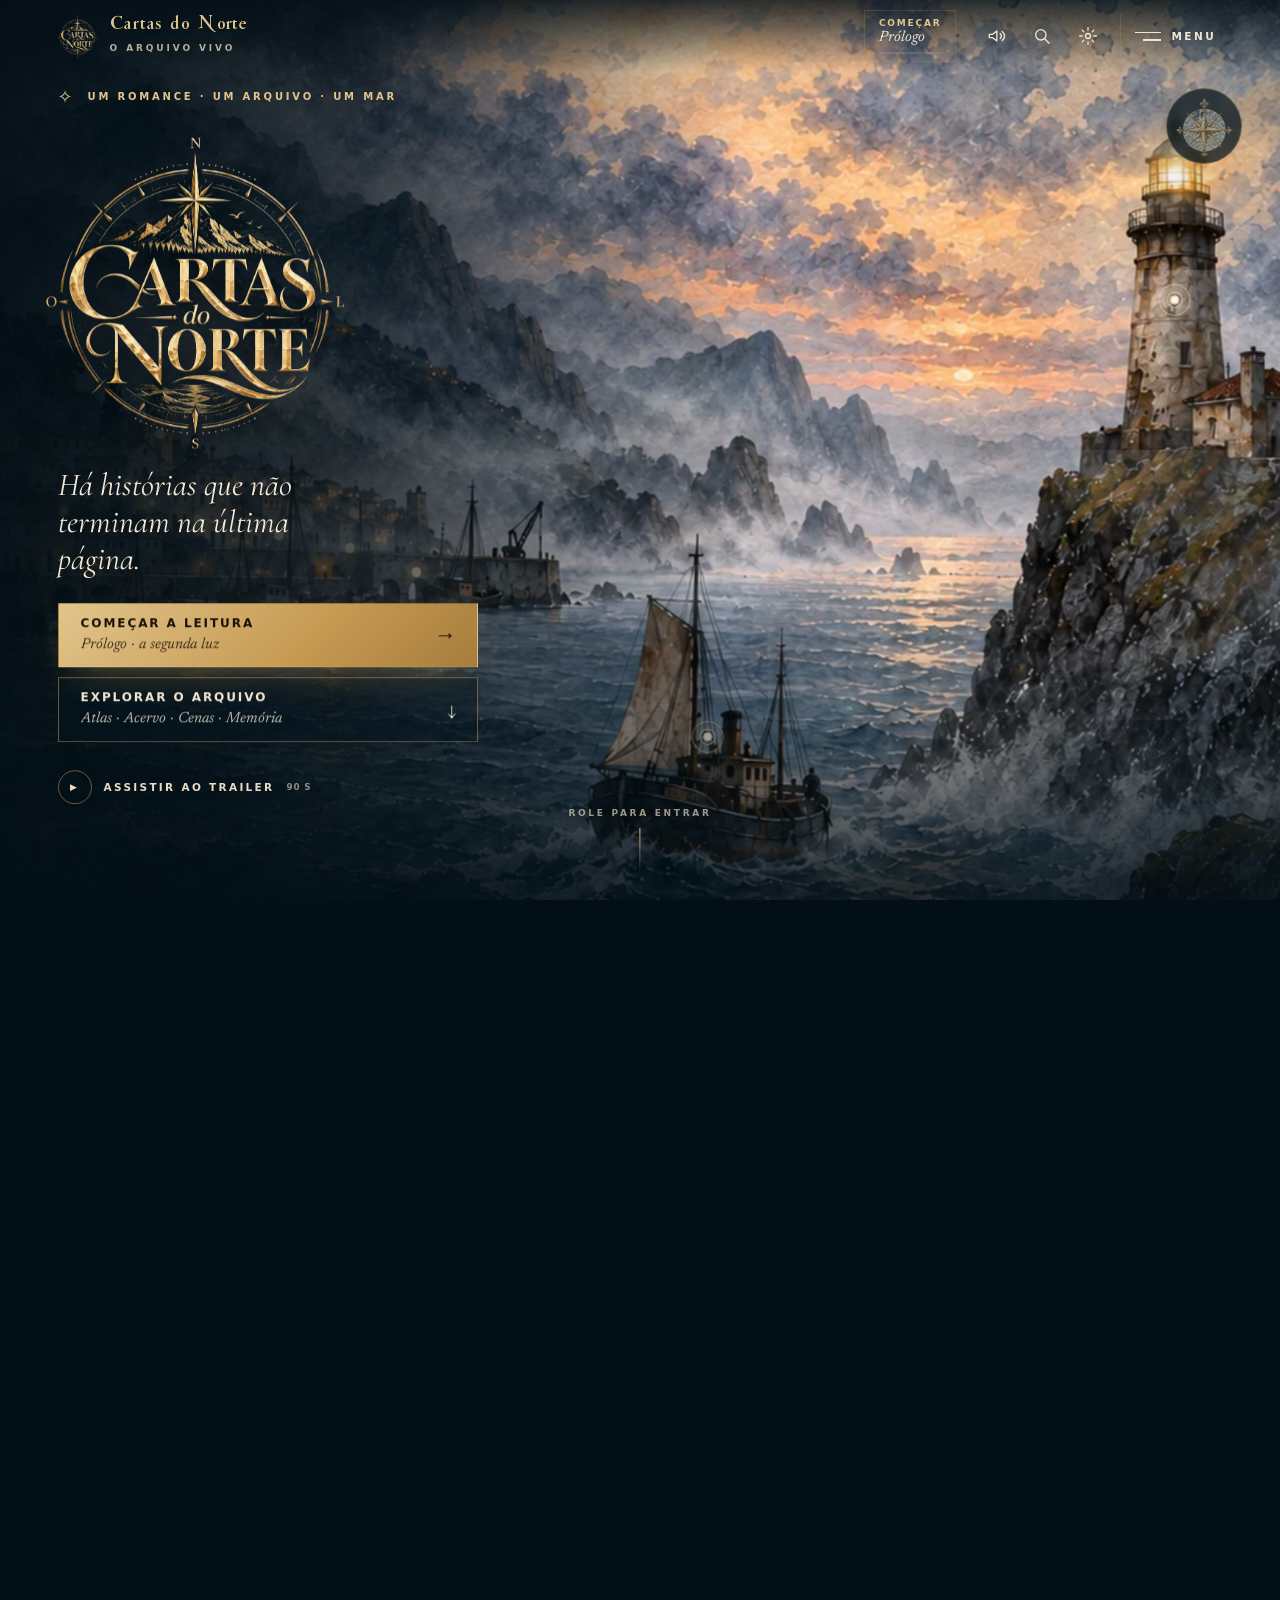
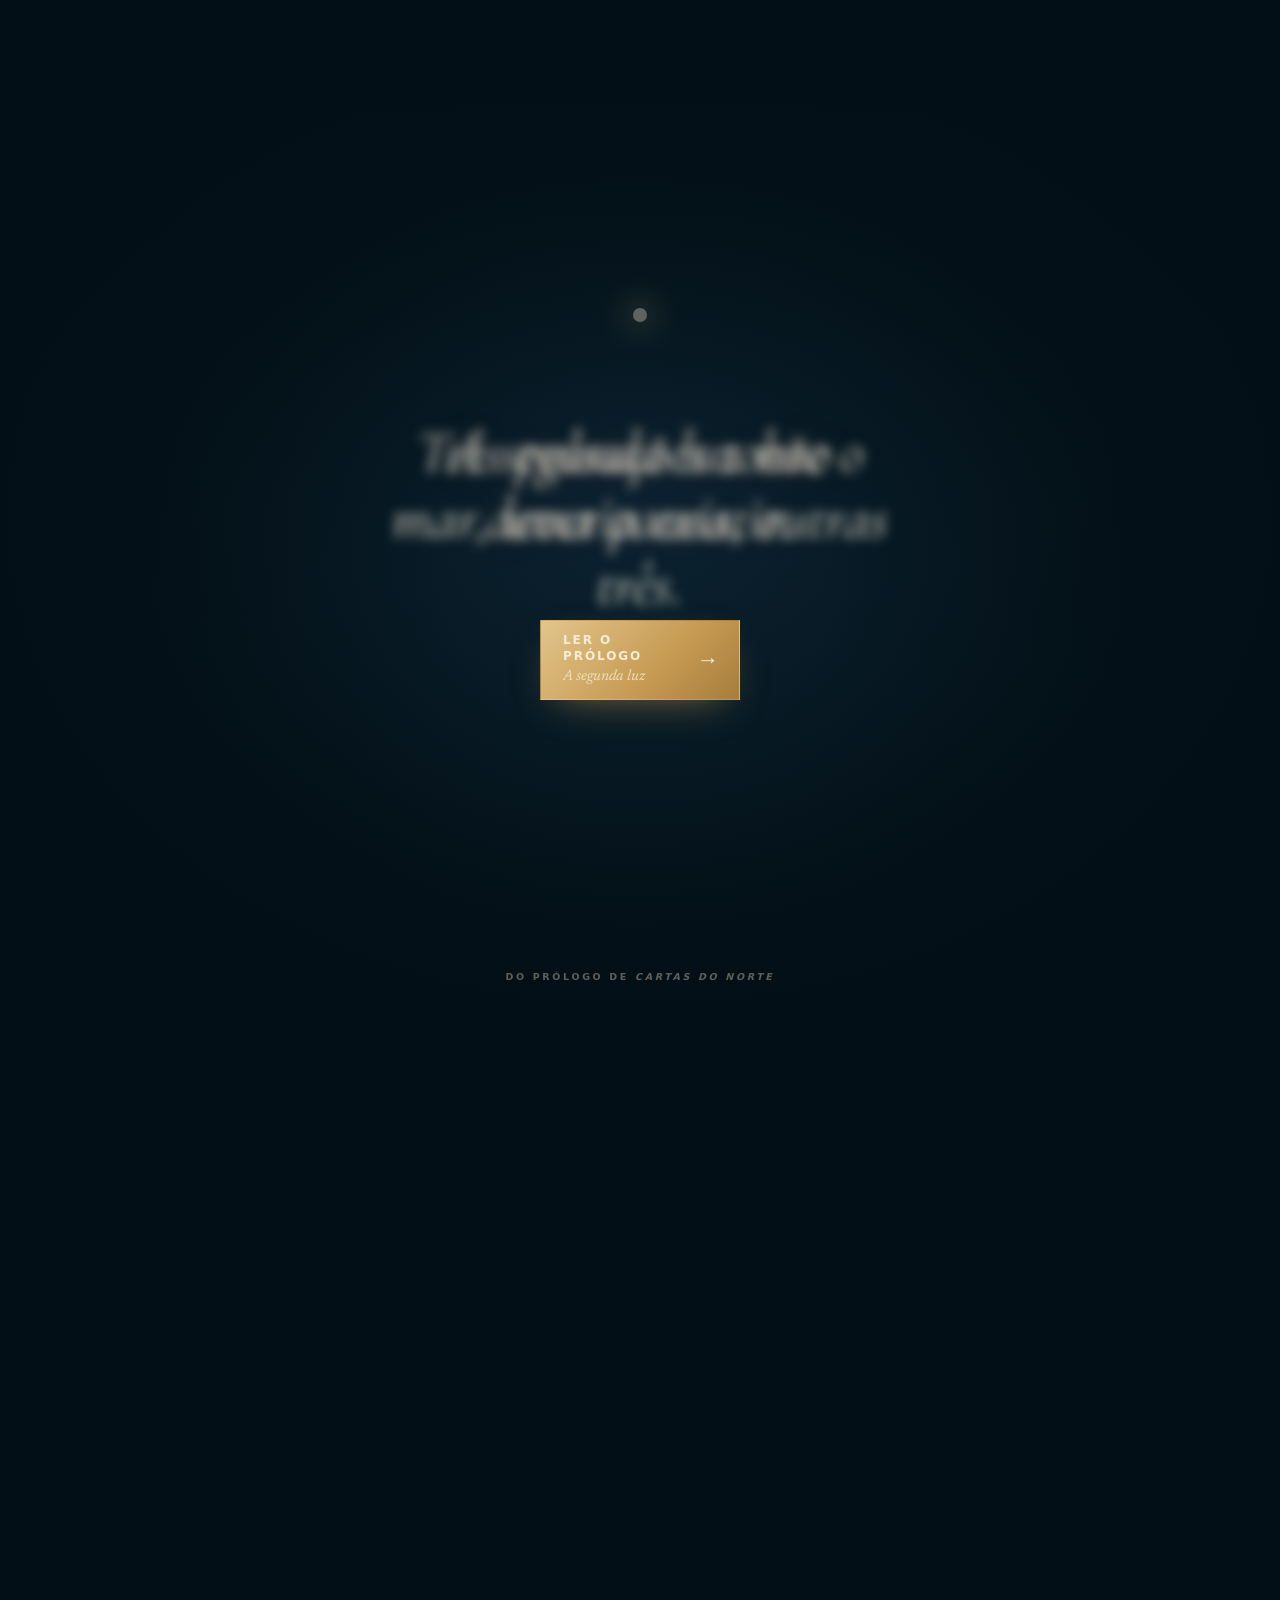
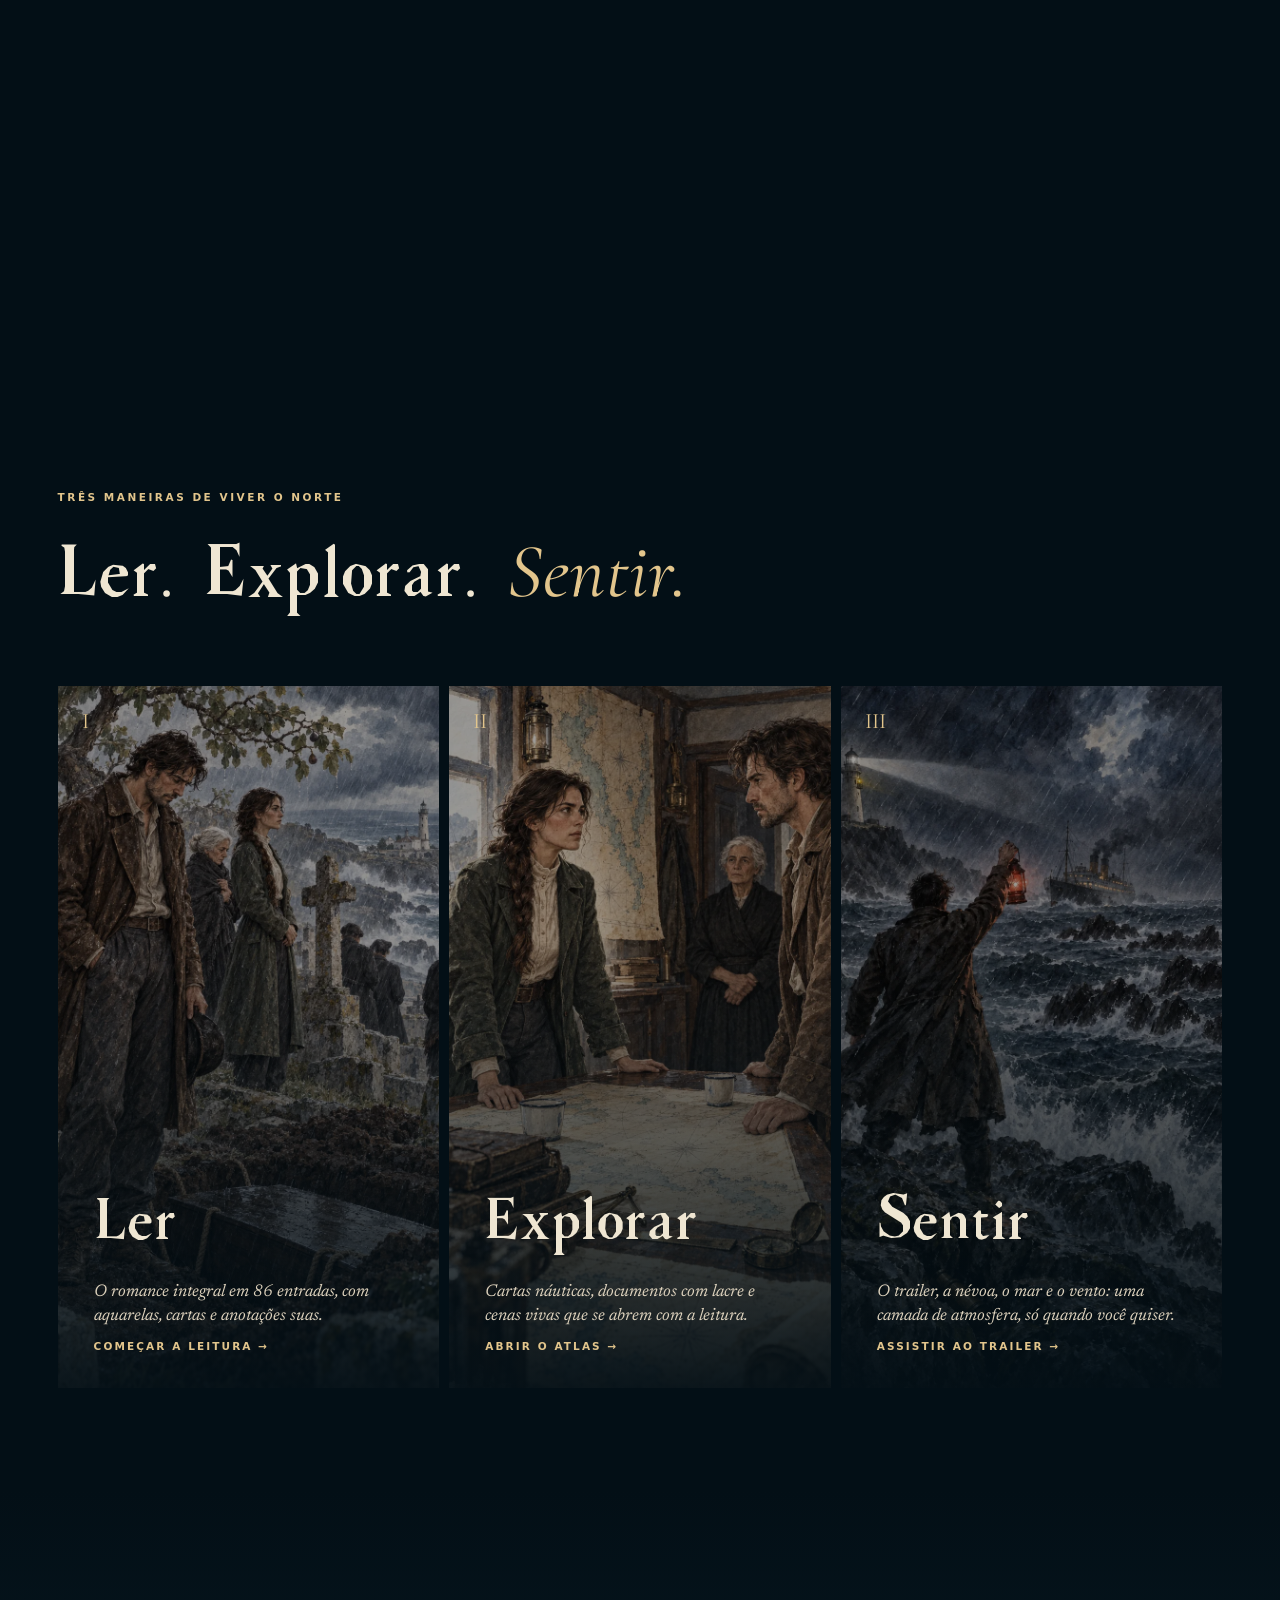
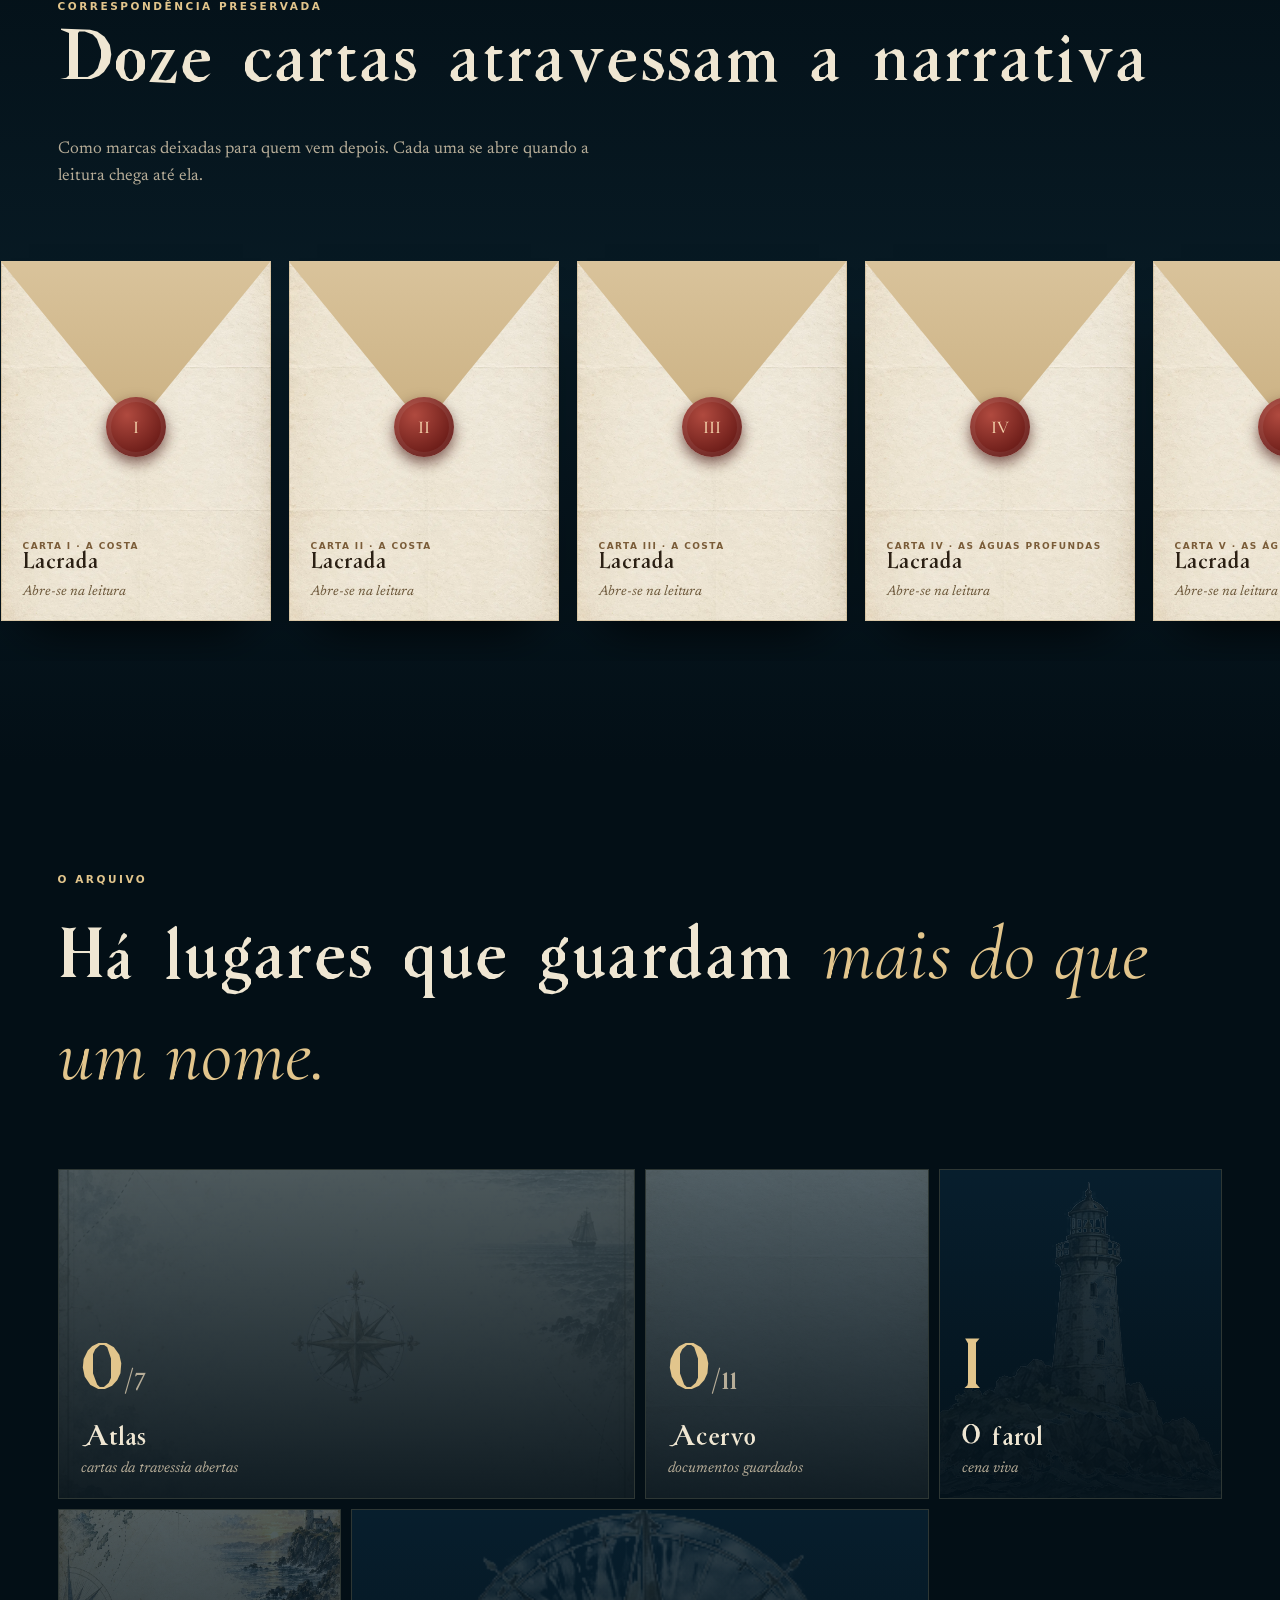
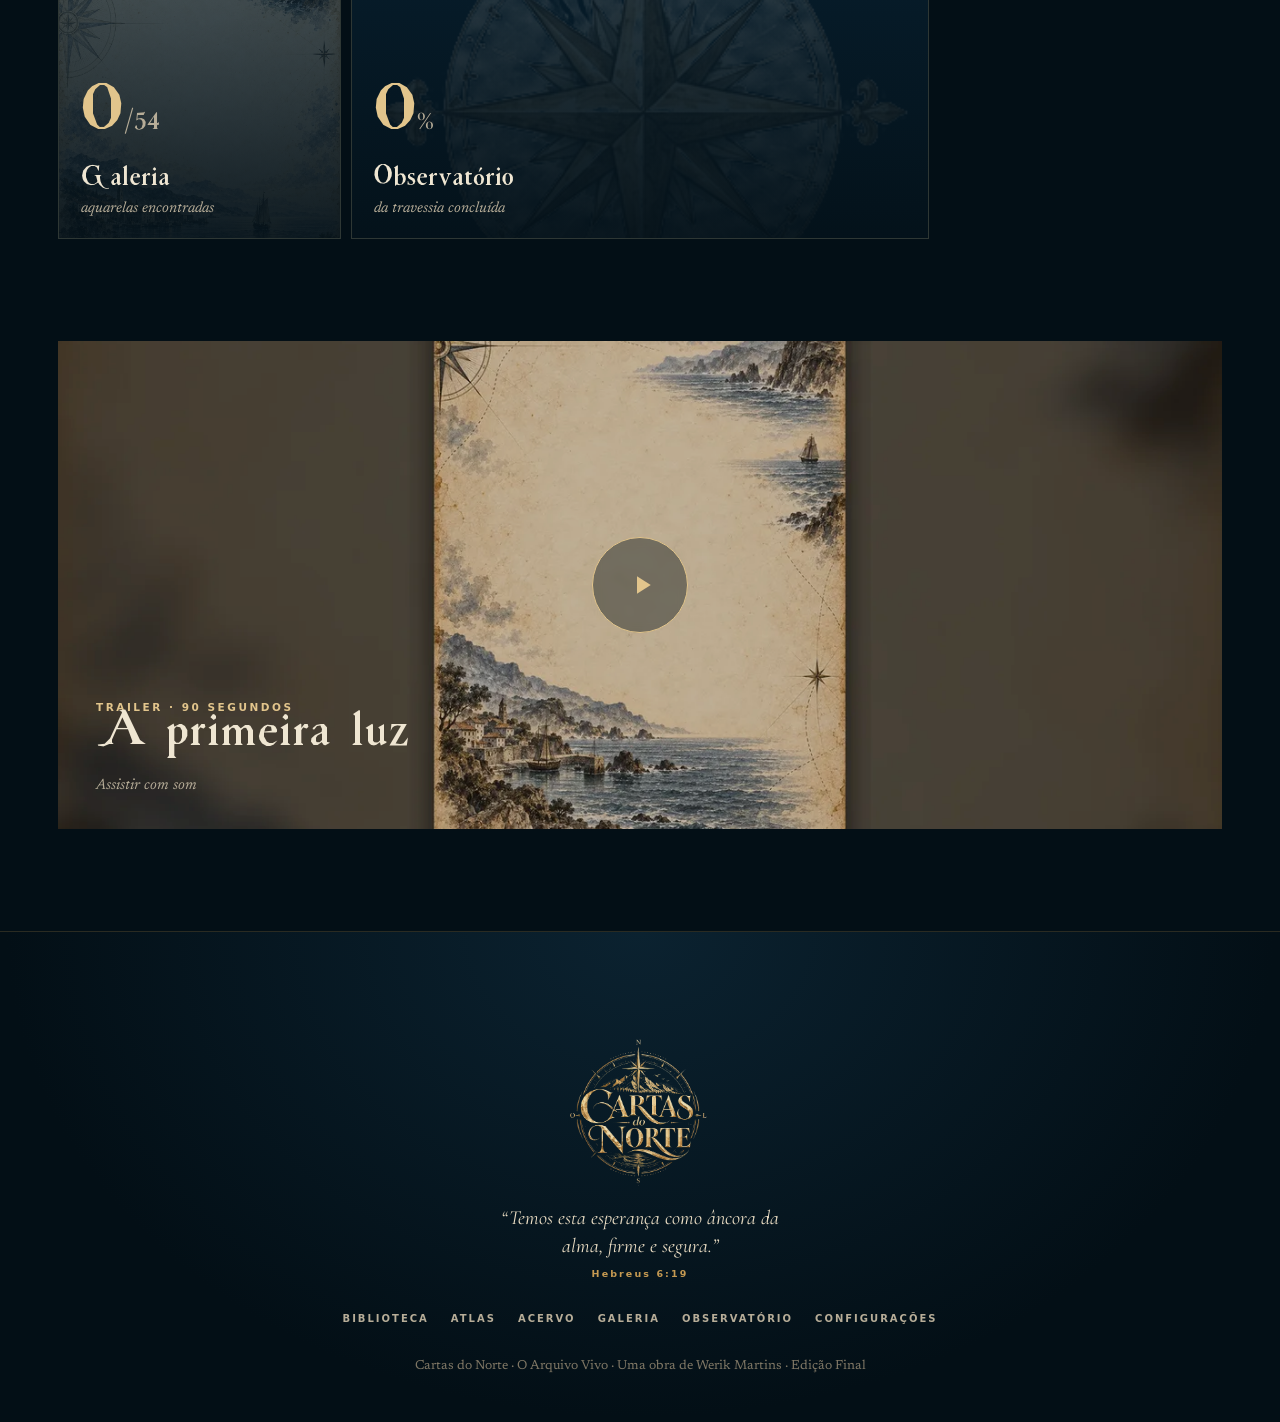
==== commit aae1ebd3: "Arquivo Vivo v0.6: nova direção visual e Átrio em atos - Design refeito do zero em src/ui.css (remov" ====
--- a/index.html
+++ b/index.html
@@ -3,67 +3,67 @@
 <head>
  <meta charset="utf-8"/>
  <meta name="viewport" content="width=device-width, initial-scale=1, viewport-fit=cover"/>
- <meta name="theme-color" content="#081821"/>
- <meta name="description" content="Cartas do Norte — O Arquivo Vivo. Romance integral, aquarelas, cartas, mapas e uma atmosfera para descobrir no seu próprio ritmo."/>
+ <meta name="theme-color" content="#041620"/>
+ <meta name="description" content="Cartas do Norte — O Arquivo Vivo. O romance de Werik Martins para ler, um mundo para explorar e um arquivo para descobrir."/>
  <link rel="manifest" href="/manifest.webmanifest"/>
  <link rel="icon" type="image/png" href="/assets/branding/icon-192.png"/>
  <link rel="preload" as="image" href="/assets/branding/cover.webp"/>
+ <link rel="preload" as="font" type="font/woff2" href="/assets/fonts/cartas-display.woff2" crossorigin/>
  <link rel="preload" as="font" type="font/woff2" href="/assets/fonts/newsreader.woff2" crossorigin/>
- <link rel="stylesheet" href="/src/styles.css"/>
- <link rel="stylesheet" href="/src/refined.css"/>
- <link rel="stylesheet" href="/src/premium.css"/>
- <link rel="stylesheet" href="/src/v4.css"/>
+ <link rel="stylesheet" href="/src/ui.css"/>
  <title>Cartas do Norte · O Arquivo Vivo</title>
 </head>
 <body data-theme="marfim">
  <a href="#main" class="skip-link">Ir para o conteúdo</a>
- <div class="app-shell">
-  <aside class="site-rail" aria-label="Navegação principal">
-   <a class="rail-brand" href="#/atrio" aria-label="Cartas do Norte, ir ao Átrio"><img src="/assets/branding/compass.webp" alt=""/><img class="rail-wordmark" src="/assets/branding/wordmark.svg" alt="Cartas do Norte"/><span>O ARQUIVO VIVO</span></a>
-   <div class="rail-divider" aria-hidden="true"></div>
-   <nav class="rail-nav" aria-label="Ambientes">
-    <a href="#/atrio" data-tab="atrio"><span aria-hidden="true">⌂</span> Átrio</a>
-    <a href="#/biblioteca" data-tab="biblioteca"><span aria-hidden="true">▣</span> Biblioteca</a>
-    <a href="#/atlas" data-tab="atlas"><span aria-hidden="true">⌖</span> Atlas</a>
-    <a href="#/acervo" data-tab="acervo"><span aria-hidden="true">▤</span> Acervo</a>
-    <a href="#/galeria" data-tab="galeria"><span aria-hidden="true">◇</span> Galeria</a>
-    <a href="#/observatorio" data-tab="observatorio"><span aria-hidden="true">✧</span> Observatório</a>
-   </nav>
-   <div class="rail-tail"><img class="rail-tail-art" src="/assets/branding/lighthouse.webp" alt="" loading="lazy"/><small>A história pertence ao livro.<br/>Os vestígios pertencem ao arquivo.</small><span class="rail-endline" aria-hidden="true">✦ ─ ✦</span></div>
-  </aside>
-  <header class="site-header">
-   <a class="brand" href="#/atrio" aria-label="Cartas do Norte: voltar ao Átrio"><span class="brand-icon" aria-hidden="true">✦</span><span class="brand-text"><img class="brand-wordmark" src="/assets/branding/wordmark.svg" alt=""/><span class="brand-sub">O ARQUIVO VIVO</span></span></a>
-   <nav class="desktop-nav" aria-label="Atalhos"><a href="#/biblioteca" data-tab="biblioteca">Ler o romance</a><a href="#/atlas" data-tab="atlas">Cartografia</a><a href="#/acervo" data-tab="acervo">Documentos</a><a href="#/cena/farol" data-tab="cena">Cena viva</a><a href="#/observatorio" data-tab="observatorio">Observatório</a></nav>
-   <div class="header-actions">
-    <button id="ambience-toggle" class="icon-button sound-toggle" type="button" aria-label="Abrir paisagens sonoras" title="Paisagens sonoras" aria-expanded="false"><svg viewBox="0 0 24 24" aria-hidden="true"><path d="M4 10v4h4l5 4V6l-5 4H4zM17 9c2 2 2 4 0 6"/><path d="M19.5 6.5c4 4 4 7 0 11"/></svg></button>
-    <button id="search-global" class="icon-button" type="button" aria-label="Buscar no arquivo" title="Buscar"><svg viewBox="0 0 24 24" aria-hidden="true"><circle cx="10.6" cy="10.6" r="6.2"/><path d="m15.5 15.5 5.1 5.1"/></svg></button>
-    <button id="settings-global" class="icon-button" type="button" aria-label="Configurações" title="Configurações"><svg viewBox="0 0 24 24" aria-hidden="true"><circle cx="12" cy="12" r="3"/><path d="M12 2v3M12 19v3M4.93 4.93l2.12 2.12m9.9 9.9 2.12 2.12M2 12h3m14 0h3M4.93 19.07l2.12-2.12m9.9-9.9 2.12-2.12"/></svg></button>
-   </div>
-  </header>
-  <main id="main" tabindex="-1"><div class="loading-splash"><span class="load-star">✧</span><p>Preparando o arquivo…</p></div></main>
-  <nav class="mobile-nav" aria-label="Navegação principal no celular">
-   <a href="#/atrio" data-tab="atrio"><span aria-hidden="true">⌂</span>Átrio</a>
-   <a href="#/biblioteca" data-tab="biblioteca"><span aria-hidden="true">▣</span>Leitura</a>
-   <a href="#/atlas" data-tab="atlas"><span aria-hidden="true">⌖</span>Atlas</a>
-   <a href="#/acervo" data-tab="acervo"><span aria-hidden="true">▤</span>Acervo</a>
-   <a href="#/observatorio" data-tab="observatorio"><span aria-hidden="true">✧</span>Memória</a>
-  </nav>
- </div>
+ <header class="topbar" id="topbar">
+  <a class="tb-brand" href="#/atrio" aria-label="Cartas do Norte, ir ao Átrio"><img src="/assets/branding/emblem-gold.webp" alt="" width="44" height="48"/><span><b>Cartas do Norte</b><small>O Arquivo Vivo</small></span></a>
+  <a class="tb-continue" id="tb-continue" href="#/ler/prologue"><small id="tb-continue-label">Começar</small><span id="tb-continue-title">Prólogo</span><i class="tb-meter"><b id="tb-meter"></b></i></a>
+  <div class="tb-actions">
+   <button id="ambience-toggle" class="icon-button sound-toggle" type="button" aria-label="Abrir paisagens sonoras" title="Paisagens sonoras" aria-expanded="false"><svg viewBox="0 0 24 24" aria-hidden="true"><path d="M4 10v4h4l5 4V6l-5 4H4zM17 9c2 2 2 4 0 6"/><path d="M19.5 6.5c4 4 4 7 0 11"/></svg></button>
+   <button id="search-global" class="icon-button" type="button" aria-label="Buscar no arquivo" title="Buscar"><svg viewBox="0 0 24 24" aria-hidden="true"><circle cx="10.6" cy="10.6" r="6.2"/><path d="m15.5 15.5 5.1 5.1"/></svg></button>
+   <button id="settings-global" class="icon-button" type="button" aria-label="Configurações" title="Configurações"><svg viewBox="0 0 24 24" aria-hidden="true"><circle cx="12" cy="12" r="3"/><path d="M12 2v3M12 19v3M4.93 4.93l2.12 2.12m9.9 9.9 2.12 2.12M2 12h3m14 0h3M4.93 19.07l2.12-2.12m9.9-9.9 2.12-2.12"/></svg></button>
+   <button class="tb-menu" id="menu-toggle" data-menu-toggle type="button" aria-expanded="false" aria-controls="menu"><span class="tb-menu-icon" aria-hidden="true"><i></i><i></i></span><span class="tb-menu-label">Menu</span></button>
+  </div>
+ </header>
+ <nav class="menu" id="menu" aria-label="Menu principal" hidden>
+  <div class="menu-preview" aria-hidden="true"><img id="menu-preview" src="/assets/branding/cover.webp" alt=""/></div>
+  <div class="menu-body">
+   <span class="menu-kicker">Rosa dos ventos · O Arquivo Vivo</span>
+   <ol class="menu-list">
+    <li><a href="#/atrio" data-tab="atrio" data-preview="/assets/branding/cover.webp"><small>00</small><span>Átrio</span><em>A entrada do arquivo</em></a></li>
+    <li><a href="#/biblioteca" data-tab="biblioteca" data-preview="/assets/branding/part1.webp"><small>I</small><span>Biblioteca</span><em>O romance integral</em></a></li>
+    <li><a href="#/atlas" data-tab="atlas" data-preview="/assets/experience/archive-frontispiece.webp"><small>II</small><span>Atlas</span><em>As cartas da travessia</em></a></li>
+    <li><a href="#/acervo" data-tab="acervo" data-preview="/assets/experience/letter-paper.webp"><small>III</small><span>Acervo</span><em>Documentos e vestígios</em></a></li>
+    <li><a href="#/cena/farol" data-tab="cena" data-preview="/assets/branding/lighthouse.webp"><small>IV</small><span>O farol</span><em>Cena viva</em></a></li>
+    <li><a href="#/galeria" data-tab="galeria" data-preview="/assets/branding/part2.webp"><small>V</small><span>Galeria</span><em>Aquarelas e pranchas</em></a></li>
+    <li><a href="#/observatorio" data-tab="observatorio" data-preview="/assets/branding/part4.webp"><small>VI</small><span>Observatório</span><em>A memória da sua leitura</em></a></li>
+   </ol>
+   <div class="menu-foot"><button type="button" class="menu-film" data-action="open-film" data-preview="/assets/video/trailer-poster.webp"><span aria-hidden="true">▶</span> Assistir ao trailer</button><span>Uma obra de Werik Martins</span></div>
+  </div>
+ </nav>
+ <main id="main" tabindex="-1"><div class="loading-splash"><img src="/assets/branding/emblem-gold.webp" alt="" width="120" height="130"/><p>Abrindo o arquivo…</p></div></main>
+ <nav class="dock" aria-label="Navegação rápida">
+  <a href="#/atrio" data-tab="atrio"><svg viewBox="0 0 24 24" aria-hidden="true"><path d="M3 11 12 4l9 7M6 9.5V20h12V9.5"/></svg>Átrio</a>
+  <a href="#/ler/prologue" id="dock-read" data-tab="biblioteca"><svg viewBox="0 0 24 24" aria-hidden="true"><path d="M4 5c3-1 6-1 8 1 2-2 5-2 8-1v14c-3-1-6-1-8 1-2-2-5-2-8-1zM12 6v14"/></svg>Ler</a>
+  <a href="#/atlas" data-tab="atlas"><svg viewBox="0 0 24 24" aria-hidden="true"><circle cx="12" cy="12" r="9"/><path d="m15.5 8.5-2 5-5 2 2-5z"/></svg>Atlas</a>
+  <a href="#/observatorio" data-tab="observatorio"><svg viewBox="0 0 24 24" aria-hidden="true"><path d="M12 3v3M12 18v3M3 12h3M18 12h3M6 6l2 2M16 16l2 2M18 6l-2 2M8 16l-2 2"/><circle cx="12" cy="12" r="3"/></svg>Memória</a>
+  <button type="button" class="dock-menu" data-menu-toggle aria-controls="menu" aria-expanded="false"><svg viewBox="0 0 24 24" aria-hidden="true"><path d="M4 8h16M4 16h16"/></svg>Menu</button>
+ </nav>
  <aside id="ambient-panel" class="ambient-panel" aria-label="Paisagens sonoras" hidden>
-  <div class="ambience-top"><div><span class="eyebrow">SALA DE ESCUTA</span><h2>O som do Norte</h2></div><button class="ambient-close" type="button" id="ambient-close" aria-label="Fechar áudio">×</button></div>
+  <div class="ambience-top"><div><span class="eyebrow">Sala de escuta</span><h2>O som do Norte</h2></div><button class="icon-button ambient-close" type="button" id="ambient-close" aria-label="Fechar áudio">×</button></div>
   <p>Três paisagens sonoras originais. O som só começa quando você escolhe reproduzir.</p>
   <div class="soundscape-list" role="group" aria-label="Escolha a atmosfera">
-   <button type="button" data-sound="mar"><span class="ambient-symbol">≋</span><span><strong>Mar distante</strong><small>O movimento constante das águas</small></span><span class="sound-indicator">○</span></button>
-   <button type="button" data-sound="chuva"><span class="ambient-symbol">☂</span><span><strong>Chuva mansa</strong><small>Uma noite de chuva e madeira</small></span><span class="sound-indicator">○</span></button>
-   <button type="button" data-sound="vento"><span class="ambient-symbol">↝</span><span><strong>Vento do farol</strong><small>Ar em movimento sobre a costa</small></span><span class="sound-indicator">○</span></button>
+   <button type="button" data-sound="mar"><span class="ambient-symbol" aria-hidden="true">≋</span><span><strong>Mar distante</strong><small>O movimento constante das águas</small></span><span class="sound-indicator" aria-hidden="true">○</span></button>
+   <button type="button" data-sound="chuva"><span class="ambient-symbol" aria-hidden="true">☂</span><span><strong>Chuva mansa</strong><small>Uma noite de chuva e madeira</small></span><span class="sound-indicator" aria-hidden="true">○</span></button>
+   <button type="button" data-sound="vento"><span class="ambient-symbol" aria-hidden="true">↝</span><span><strong>Vento do farol</strong><small>Ar em movimento sobre a costa</small></span><span class="sound-indicator" aria-hidden="true">○</span></button>
   </div>
-  <div class="ambient-controls"><button type="button" id="ambient-play" class="button button-primary" aria-label="Reproduzir som">▶ Reproduzir</button><label for="ambient-volume">Volume <output id="ambient-volume-label">35%</output></label><input type="range" id="ambient-volume" min="0" max="100" step="5" value="35" aria-label="Volume do som ambiente" /></div>
-  <small class="ambient-caption">Áudio sintetizado para esta edição · sem reprodução automática · independente da leitura.</small>
+  <div class="ambient-controls"><button type="button" id="ambient-play" class="button button-primary">▶ Reproduzir</button><label for="ambient-volume">Volume <output id="ambient-volume-label">35%</output></label><input type="range" id="ambient-volume" min="0" max="100" step="5" value="35"/></div>
+  <small class="ambient-caption">Áudio original desta edição · nunca toca sozinho.</small>
  </aside>
  <div class="toast" id="toast" role="status" aria-live="polite"></div>
  <div id="modal-root"></div>
  <script type="module" src="/src/main.js"></script>
  <script type="module" src="/src/ambience.js"></script>
- <script type="module" src="/src/experience.js"></script>
+ <script type="module" src="/src/motion.js"></script>
 </body>
 </html>
--- a/src/ui.css
+++ b/src/ui.css
@@ -0,0 +1,769 @@
+/* CARTAS DO NORTE — O ARQUIVO VIVO · direção v4
+   Oceano, cartografia, arquivo, literatura, cinema. Carregado depois das camadas v0.1–v0.3. */
+/* Fonte oficial da marca (lettering do autor): só letras e números. A pontuação do arquivo enviado está deslocada; vem da Cormorant. */
+@font-face{font-family:'Cartas do Norte Display';src:url('/assets/fonts/cartas-display.woff2') format('woff2');font-display:swap;unicode-range:U+0020,U+0030-0039,U+0041-005A,U+0061-007A,U+00C0-00FF}
+@font-face{font-family:'Newsreader';src:url('/assets/fonts/newsreader.woff2') format('woff2');font-weight:200 800;font-style:normal;font-display:swap}
+@font-face{font-family:'Newsreader';src:url('/assets/fonts/newsreader-italic.woff2') format('woff2');font-weight:200 800;font-style:italic;font-display:swap}
+@font-face{font-family:'Cormorant Garamond';src:url('/assets/fonts/cormorant-400.woff2') format('woff2');font-weight:400;font-display:swap}
+@font-face{font-family:'Cormorant Garamond';src:url('/assets/fonts/cormorant-400-italic.woff2') format('woff2');font-weight:400;font-style:italic;font-display:swap}
+@font-face{font-family:'Cormorant Garamond';src:url('/assets/fonts/cormorant-500.woff2') format('woff2');font-weight:500;font-display:swap}
+@font-face{font-family:'Cormorant Garamond';src:url('/assets/fonts/cormorant-600.woff2') format('woff2');font-weight:600;font-display:swap}
+:root{
+ --abyss:#041620;--deep:#071E2D;--tide:#0f2f39;--sea:#3d5f5c;--mist:#c9d1cf;--graphite:#262d30;
+ --gold:#C69A52;--gold-hi:#E2C58C;--gold-ox:#9c7c45;--ivory:#F4EDDE;--paper:#F0E6D3;--sepia:#6D5135;--ink:#12191E;
+ --serif:'Newsreader',Georgia,serif;--display:'Cormorant Garamond','Newsreader',Georgia,serif;--brand:'Cartas do Norte Display','Cormorant Garamond',Georgia,serif;--sans:ui-sans-serif,system-ui,-apple-system,'Segoe UI',sans-serif;
+ --ease:cubic-bezier(.2,.7,.1,1);--ease-cine:cubic-bezier(.65,0,.35,1);
+ --bar:var(--nav-height,78px);
+}
+@media(max-width:900px){:root{--bar:58px;--bottom:calc(62px + env(safe-area-inset-bottom))}}
+@media(max-width:390px){:root{--bar:49px}}
+body{font-family:var(--serif)}
+:focus-visible{outline:2px solid var(--gold-hi);outline-offset:3px}
+.v3-hero-subtitle{font-family:var(--display)}
+
+/* ── CENA VIVA ───────────────────────────────────────────── */
+.scene{position:relative;isolation:isolate;overflow:hidden;background:var(--abyss);color:var(--ivory)}
+.scene-viewport{position:absolute;inset:0;overflow:hidden;touch-action:pan-y;cursor:grab}
+.scene-cam{position:absolute;left:0;top:0;will-change:transform}
+.scene-plate{position:relative}
+.scene-img{position:absolute;inset:0;width:100%;height:100%;object-fit:cover;user-select:none;-webkit-user-drag:none;opacity:0;transition:opacity 1.4s var(--ease)}
+.scene.is-ready .scene-img{opacity:1}
+.fx{position:absolute;left:var(--x);top:var(--y);pointer-events:none;transform:translate(-50%,-50%)}
+/* "Três pulsações sobre o mar" — o ritmo do facho descrito no prólogo. */
+.fx-lamp{width:9%;aspect-ratio:1;border-radius:50%;background:radial-gradient(circle,#ffe7aecc 0,#ffd27a55 28%,#ffb44e14 55%,transparent 70%);mix-blend-mode:screen;animation:pulse3 7s ease-in-out infinite}
+@keyframes pulse3{0%,36%,100%{opacity:.55;transform:translate(-50%,-50%) scale(.9)}6%,18%,30%{opacity:1;transform:translate(-50%,-50%) scale(1.12)}12%,24%{opacity:.6;transform:translate(-50%,-50%) scale(.95)}}
+.fx-beam{width:120%;height:7%;transform-origin:0 50%;transform:translate(0,-50%) rotate(180deg);background:linear-gradient(90deg,#ffe2a055,#ffdb9a18 30%,transparent 70%);clip-path:polygon(0 46%,100% 0,100% 100%,0 54%);mix-blend-mode:screen;opacity:.0;animation:beam 14s ease-in-out infinite}
+.fx-glint{width:16%;aspect-ratio:2.4;border-radius:50%;background:radial-gradient(ellipse,#ffd9a044,transparent 65%);mix-blend-mode:screen;animation:lamp 7s ease-in-out infinite reverse}
+.fx-light{width:.7%;aspect-ratio:1;border-radius:50%;background:#ffd58f;box-shadow:0 0 10px 4px #ffbf6266;mix-blend-mode:screen;animation:flicker 4.2s steps(2) infinite;animation-delay:var(--d)}
+@keyframes lamp{0%,100%{opacity:.75;transform:translate(-50%,-50%) scale(.92)}50%{opacity:1;transform:translate(-50%,-50%) scale(1.08)}}
+@keyframes beam{0%{opacity:0;transform:translate(0,-50%) rotate(196deg)}35%{opacity:.75}60%{opacity:.55}100%{opacity:0;transform:translate(0,-50%) rotate(166deg)}}
+@keyframes flicker{0%,100%{opacity:.85}40%{opacity:.55}70%{opacity:1}}
+.scene-mist{position:absolute;inset:-10% -20%;pointer-events:none;overflow:hidden;mix-blend-mode:screen;transform:translate3d(var(--mx,0),var(--my,0),0)}
+.scene-mist::before{content:"";position:absolute;inset:0 auto 0 0;width:calc(100% + 1024px);background:url('/assets/experience/mist.webp') repeat-x 0 0/1024px 100%;will-change:transform}
+.scene-mist-far{top:30%;bottom:20%;opacity:.42}.scene-mist-far::before{animation:drift 90s linear infinite}
+.scene-mist-near{top:50%;opacity:.3}.scene-mist-near::before{animation:drift 55s linear infinite reverse}
+@keyframes drift{from{transform:translate3d(0,0,0)}to{transform:translate3d(-1024px,0,0)}}
+.scene-shade{position:absolute;inset:0;pointer-events:none;background:radial-gradient(ellipse at 60% 45%,transparent 45%,#02101799 100%)}
+.scene.is-paused *,.scene.is-hidden-tab *{animation-play-state:paused!important}
+/* Pontos de luz: alvo de 44px, rótulo no foco e no hover. */
+.hotspot{position:absolute;left:var(--x);top:var(--y);transform:translate(-50%,-50%);width:44px;height:44px;display:grid;place-items:center;color:var(--ivory);z-index:2;cursor:pointer}
+.hotspot-dot{width:14px;height:14px;border-radius:50%;background:radial-gradient(circle,#fff6df 0 30%,#e6cc9b 31% 45%,transparent 47%);box-shadow:0 0 0 1px #f3dfb688,0 0 18px 4px #e6cc9b66;position:relative}
+.hotspot-dot::after{content:"";position:absolute;inset:-9px;border:1px solid #f3dfb688;border-radius:50%;animation:ping 2.8s var(--ease) infinite}
+@keyframes ping{0%{transform:scale(.5);opacity:1}80%,100%{transform:scale(1.7);opacity:0}}
+.hotspot-label{position:absolute;left:50%;bottom:calc(100% + 4px);transform:translate(-50%,6px);white-space:nowrap;padding:8px 13px;background:#04131be6;border:1px solid #cdaa7270;backdrop-filter:blur(6px);opacity:0;pointer-events:none;transition:opacity .25s,transform .25s var(--ease);text-align:center}
+.hotspot-label strong{display:block;font:500 19px/1.1 var(--display);letter-spacing:.02em}
+.hotspot-label small{display:block;font:600 10px/1.4 var(--sans);letter-spacing:.16em;text-transform:uppercase;color:var(--gold-hi);margin-top:3px}
+.hs-end .hotspot-label{left:auto;right:0;transform:translate(0,6px)}.hs-end:hover .hotspot-label,.hs-end:focus-visible .hotspot-label{transform:none}
+.hs-start .hotspot-label{left:0;transform:translate(0,6px)}.hs-start:hover .hotspot-label,.hs-start:focus-visible .hotspot-label{transform:none}
+.hotspot:hover .hotspot-label,.hotspot:focus-visible .hotspot-label{opacity:1;transform:translate(-50%,0)}
+@media(hover:none){.hotspot-label{opacity:.92;transform:translate(-50%,0);padding:5px 9px}.hs-end .hotspot-label,.hs-start .hotspot-label{transform:none}.hotspot-label strong{font-size:15px}.hotspot-label small{font-size:9px}}
+.scene.is-diving .scene-cam{transition:transform .55s var(--ease-cine),filter .55s;filter:brightness(1.25)}
+.scene.is-diving .scene-viewport{transform-origin:var(--dive-x) var(--dive-y);transform:scale(1.7);transition:transform .55s var(--ease-cine);}
+.scene.is-diving::after{content:"";position:absolute;inset:0;background:var(--abyss);animation:fadein .55s .1s var(--ease) both;z-index:9}
+@keyframes fadein{from{opacity:0}to{opacity:1}}
+.scene-hint{position:absolute;right:clamp(16px,3vw,48px);bottom:18px;margin:0;font:600 10px var(--sans);letter-spacing:.18em;text-transform:uppercase;color:#e9dcc3a8;z-index:3;pointer-events:none}
+.hint-touch{display:none}@media(hover:none){.hint-desk{display:none}.hint-touch{display:inline}}
+
+/* Átrio */
+.scene-atrio{min-height:calc(100svh - var(--bar));min-height:max(620px,calc(100svh - var(--bar)))}
+.scene-atrio .atrio-copy{position:relative;z-index:4;width:min(640px,46%);padding:clamp(48px,9vh,110px) 0 clamp(70px,10vh,120px) clamp(24px,6vw,110px);display:flex;flex-direction:column;justify-content:center;min-height:inherit;animation:rise 1.2s .5s var(--ease) both}
+@keyframes rise{from{opacity:0;transform:translateY(22px)}to{opacity:1;transform:none}}
+.atrio-logo{width:100%;height:auto;margin:26px 0 6px;filter:drop-shadow(0 10px 18px #010d14b0)}
+.atrio-statement{font:italic 400 clamp(26px,2.6vw,40px)/1.15 var(--display);margin:22px 0 30px;color:#f1e6d1;max-width:20ch}
+.atrio-actions{display:grid;gap:12px;max-width:440px}
+.atrio-actions .v3-btn{width:100%;justify-content:space-between;min-height:64px}
+.atrio-actions .v3-btn small{display:block;font:400 13px/1.3 var(--serif);letter-spacing:0;text-transform:none;opacity:.78;margin-top:3px;max-width:30ch;overflow:hidden;text-overflow:ellipsis;white-space:nowrap}
+.atrio-film{margin-top:18px;align-self:flex-start;background:none;border:0;color:#e9dcc3;font:600 11px var(--sans);letter-spacing:.18em;text-transform:uppercase;display:flex;align-items:center;gap:10px;padding:10px 0;cursor:pointer;min-height:44px}
+.atrio-film small{opacity:.6;letter-spacing:.1em}.atrio-film:hover{color:var(--gold-hi)}
+.atrio-film .v3-playmark{width:30px;height:30px;font-size:9px}
+@media(min-width:901px){
+ .scene-atrio .scene-viewport{left:auto;width:66%}
+ .scene-atrio .scene-viewport::before{content:"";position:absolute;inset:0 auto 0 0;width:38%;z-index:3;pointer-events:none;background:linear-gradient(90deg,var(--abyss),#04131bd0 35%,transparent)}
+ .scene-atrio::before{content:"";position:absolute;inset:0;background:radial-gradient(ellipse at 20% 60%,#163a45 0,transparent 60%),var(--abyss);z-index:-1}
+}
+@media(max-width:900px){
+ .scene-atrio{display:flex;flex-direction:column;min-height:0}
+ .scene-atrio .scene-viewport{position:relative;inset:auto;height:62svh;min-height:380px;flex:none}
+ .scene-atrio .scene-viewport::after{content:"";position:absolute;inset:auto 0 0;height:30%;background:linear-gradient(transparent,var(--abyss));pointer-events:none}
+ .scene-atrio .atrio-copy{width:auto;min-height:0;padding:0 20px 34px;margin-top:-64px}
+ .atrio-logo{margin-top:16px}.atrio-statement{margin:16px 0 22px}
+ .scene-atrio .v3-kicker{font-size:9px;letter-spacing:.2em}
+ .scene-atrio .scene-hint,.scene-farol .scene-hint{top:14px;bottom:auto;left:16px;right:90px}
+}
+/* Bússola: instrumento de navegação real. */
+.compass-instrument{position:absolute;z-index:6;right:clamp(16px,3vw,48px);top:clamp(16px,3vh,36px)}
+.compass-button{width:76px;height:76px;border-radius:50%;padding:6px;background:#04131bb3;border:1px solid #cdaa7266;cursor:pointer;backdrop-filter:blur(4px);transition:transform .4s var(--ease),border-color .3s}
+.compass-button img{width:100%;height:100%;object-fit:contain;filter:sepia(.4) brightness(1.15);animation:needle 18s ease-in-out infinite alternate}
+@keyframes needle{from{transform:rotate(-8deg)}to{transform:rotate(8deg)}}
+.compass-button:hover,.is-open .compass-button{border-color:var(--gold-hi);transform:rotate(-12deg)}
+.rose{position:absolute;right:0;top:86px;display:grid;gap:6px;min-width:190px}
+.rose[hidden]{display:none}
+.rose a{display:flex;align-items:center;gap:12px;padding:10px 14px;min-height:44px;background:#04131bf0;border:1px solid #cdaa7290;color:var(--ivory);font:500 19px/1 var(--display);animation:rose-in .3s var(--ease) both}
+.rose a:nth-child(2){animation-delay:.05s}.rose a:nth-child(3){animation-delay:.1s}.rose a:nth-child(4){animation-delay:.15s}
+.rose a small{font:700 9px var(--sans);letter-spacing:.2em;color:var(--gold-hi);width:12px}
+.rose a:hover,.rose a:focus-visible{background:var(--gold);color:var(--abyss)}.rose a:hover small{color:var(--abyss)}
+@keyframes rose-in{from{opacity:0;transform:translateX(10px)}to{opacity:1;transform:none}}
+@media(max-width:900px){.compass-button{width:58px;height:58px}.rose{top:66px}}
+
+/* ── LEITOR EDITORIAL ───────────────────────────────────── */
+.reader-prose h1,.reader-opening h1{font-family:var(--display);font-weight:500;letter-spacing:-.005em}
+.reader-text p{font-family:var(--reading-font,var(--serif));hyphens:auto;-webkit-hyphens:auto;text-wrap:pretty}
+.part-plate{position:relative;margin:0 auto;max-width:1100px;padding:clamp(20px,4vw,48px) clamp(12px,4vw,48px) 0;display:grid;place-items:center}
+.part-plate img{width:min(100%,760px);height:auto;max-height:calc(100svh - var(--bar) - 60px);object-fit:contain;box-shadow:0 30px 60px -30px #2b1d0c66}
+.part-plate-title{position:absolute;inset:0;display:grid;place-content:center;text-align:center;pointer-events:none;color:#3c2b18}
+.part-plate-title span{font:700 11px var(--sans);letter-spacing:.42em;color:#7d5f3c}
+.part-plate-title strong{display:block;font:500 clamp(42px,7vw,84px)/1 var(--display);margin-top:12px}
+.part-plate.is-live img{animation:breathe 22s ease-in-out infinite alternate}
+.opening.has-art{display:grid;gap:clamp(24px,5vw,72px);align-items:center;margin:0 auto clamp(40px,6vw,90px);max-width:1180px;width:calc(100vw - 32px);position:relative;left:50%;transform:translateX(-50%);padding-top:clamp(24px,4vw,56px)}
+@media(min-width:1000px){.opening.has-art{grid-template-columns:minmax(0,1.05fr) minmax(0,1fr);min-height:calc(100svh - var(--bar) - 70px)}}
+.opening-art{position:relative;margin:0;overflow:hidden;background:#e7dbc3;box-shadow:0 40px 70px -40px #1d140a80,0 0 0 1px #8a6a4322}
+.living-frame{overflow:hidden}
+.opening-art img{display:block;width:100%;height:auto;max-height:calc(100svh - var(--bar) - 90px);object-fit:cover;transform-origin:50% 40%}
+@media(max-width:999px){.opening-art img{max-height:72svh}}
+.living.is-live img{animation:breathe 24s ease-in-out infinite alternate}
+@keyframes breathe{from{transform:scale(1) translate3d(0,0,0)}to{transform:scale(1.045) translate3d(-.6%,-.8%,0)}}
+.living-mist{position:absolute;inset:0;overflow:hidden;mix-blend-mode:screen;opacity:.28;pointer-events:none}
+.living-mist::before{content:"";position:absolute;inset:0 auto 0 0;width:calc(100% + 1024px);background:url('/assets/experience/mist.webp') repeat-x 0 0/1024px 100%}
+.living.is-live .living-mist::before{animation:drift 70s linear infinite}
+.living-rain{position:absolute;inset:0;overflow:hidden;pointer-events:none;opacity:.32;mix-blend-mode:screen}
+.living-rain::before{content:"";position:absolute;left:-10%;right:-10%;top:-240px;bottom:0;background-image:repeating-linear-gradient(104deg,transparent 0 13px,#e8eef2aa 13px 14px,transparent 14px 31px),repeating-linear-gradient(101deg,transparent 0 22px,#ffffff66 22px 23px,transparent 23px 47px);background-size:120px 240px,180px 240px}
+.living.is-live .living-rain::before{animation:rain .9s linear infinite}
+@keyframes rain{from{transform:translate3d(0,0,0)}to{transform:translate3d(-44px,240px,0)}}
+.opening-art figcaption{position:absolute;left:12px;bottom:10px;font:600 9px var(--sans);letter-spacing:.2em;text-transform:uppercase;color:#fff;text-shadow:0 1px 3px #0009}
+.opening-title{text-align:left;padding:0 clamp(4px,2vw,24px)}
+.opening-title h1{font:500 clamp(44px,5.6vw,82px)/.98 var(--display);margin:14px 0 16px;color:inherit;text-wrap:balance}
+.opening-title .ornamental-rule{justify-content:flex-start}
+.opening-meta{font:600 11px var(--sans);letter-spacing:.14em;text-transform:uppercase;opacity:.65;margin:18px 0 26px}
+.opening-begin{background:none;border:0;border-bottom:1px solid currentColor;padding:8px 0;font:600 11px var(--sans);letter-spacing:.2em;text-transform:uppercase;color:inherit;cursor:pointer;min-height:44px}
+.opening-begin:hover{color:var(--gold-ox)}
+@media(max-width:999px){.opening-title{text-align:center}.opening-title .ornamental-rule{justify-content:center}}
+.mode-foco .part-plate,.mode-foco .opening{display:none}
+/* Correspondência: papel, margem e assinatura visual próprias, texto integral acessível. */
+.letter-sheet .reader-text{background:#f4ead6 url('/assets/experience/letter-paper.webp') center top/100% auto repeat-y;padding:clamp(28px,6vw,72px) clamp(22px,6vw,76px);box-shadow:0 1px 0 #d8c39c,0 22px 50px -26px #4a331766,inset 0 0 70px #d9c19a55;border:1px solid #d6c09a;position:relative;color:#2e2416}
+.letter-sheet .reader-text::before{content:"";position:absolute;inset:12px;border:1px solid #c7ab7c55;pointer-events:none}
+[data-reader-theme="noite"] .letter-sheet .reader-text{background:#1d2629;color:#e8dcc4;border-color:#3a4447;box-shadow:none}
+.vestige-shelf,.place-chips{margin-top:42px;text-align:left}
+.vestige-card{display:flex;gap:16px;align-items:center;width:100%;text-align:left;padding:14px;margin-top:12px;background:#fffaf0;border:1px solid #c9ae7d66;cursor:pointer;color:var(--ink);font:inherit;transition:border-color .25s,transform .25s var(--ease),box-shadow .25s}
+.vestige-card:hover{border-color:var(--gold-ox);transform:translateY(-2px);box-shadow:0 14px 30px -18px #3b280f66}
+.vestige-card small{display:block;font:700 9.5px var(--sans);letter-spacing:.18em;text-transform:uppercase;color:var(--sepia)}
+.vestige-card strong{display:block;font:500 22px/1.15 var(--display);margin:4px 0}
+.vestige-card em{font:italic 14px var(--serif);color:#6a5537}
+.vestige-thumb{flex:none;width:72px;height:96px;display:grid;place-items:center;overflow:hidden;background:#e9dcc2}
+.vestige-thumb img{width:100%;height:100%;object-fit:cover}
+.vestige-card.is-sealed{cursor:default;opacity:.85;background:#f3ead8}
+.vestige-seal{flex:none;width:58px;height:58px;border-radius:50%;display:grid;place-items:center;color:#f5d9b0;background:radial-gradient(circle at 35% 30%,#a8433a,#6d1f1b 70%);box-shadow:inset 0 0 0 4px #ffffff14,0 6px 14px #4a120f55;font-size:20px}
+.place-chips a{display:inline-flex;align-items:center;gap:6px;margin:10px 8px 0 0;padding:10px 14px;min-height:44px;border:1px solid #c9ae7d88;border-radius:999px;font:500 17px var(--display);color:inherit}
+.place-chips a:hover{background:#cdaa7222}
+
+/* ── VISUALIZADOR DE DOCUMENTOS ─────────────────────────── */
+.viewer{position:fixed;inset:0;z-index:300;display:flex;flex-direction:column;background:#0b1418;color:var(--ivory);animation:fadein .3s var(--ease)}
+.viewer-head{display:flex;align-items:center;gap:16px;padding:12px clamp(14px,3vw,32px);border-bottom:1px solid #cdaa7233;background:#061015}
+.viewer-title{flex:1;min-width:0}.viewer-title h2{font:500 clamp(22px,2.4vw,32px)/1.1 var(--display);margin:4px 0 0;overflow:hidden;text-overflow:ellipsis;white-space:nowrap}
+.viewer-head .eyebrow{color:var(--gold-hi)}
+.viewer-close{color:var(--ivory)}
+.viewer-tabs{display:none}
+.viewer-body{flex:1;min-height:0;display:grid;grid-template-columns:minmax(0,1fr) minmax(300px,420px)}
+.viewer-stage{position:relative;min-height:0;display:flex;flex-direction:column;background:var(--mat-bg,#141c1f)}
+.pz-frame{position:relative;flex:1;min-height:0;overflow:hidden;touch-action:none;cursor:zoom-in;outline-offset:-3px}
+.pz-frame.is-zoomed{cursor:grab}.pz-frame.is-zoomed:active{cursor:grabbing}
+.pz-layer{position:absolute;left:0;top:0;transform-origin:0 0;will-change:transform}
+.pz-layer.pz-anim{transition:transform .6s var(--ease)}
+.pz-layer>img{display:block;width:100%;height:100%;user-select:none;-webkit-user-drag:none;box-shadow:0 30px 60px -20px #000c}
+.viewer-zoom{display:flex;gap:6px;align-items:center;justify-content:center;padding:10px;background:#0006}
+.viewer-zoom button{min-width:44px;min-height:40px;padding:0 12px;background:#ffffff10;border:1px solid #ffffff26;color:inherit;font:600 15px var(--sans);cursor:pointer}
+.viewer-zoom button:hover{background:#ffffff22}
+.viewer-zoom output{min-width:56px;text-align:center;font:600 12px var(--sans);opacity:.8}
+.viewer-text{overflow:auto;padding:clamp(20px,3vw,36px);background:#f3e9d4;color:var(--ink);overscroll-behavior:contain}
+.viewer-text .eyebrow{color:var(--sepia)}
+.transcription-status{font:600 11px/1.5 var(--sans);letter-spacing:.06em;color:#8a4b23;background:#f7dcc0;padding:8px 10px;border-left:3px solid #b8662f;margin:10px 0 18px}
+.viewer-text .transcription{white-space:pre-line;font:400 18px/1.7 var(--serif);border:0;padding:0;background:none}
+.viewer-actions{display:flex;flex-wrap:wrap;gap:10px;margin-top:22px}
+/* Materialidade por tipo documental. */
+.mat-carta{--mat-bg:radial-gradient(ellipse at center,#3a3226,#151210)}
+.mat-diario{--mat-bg:radial-gradient(ellipse at center,#1d3550,#0a1420)}
+.mat-testamento{--mat-bg:radial-gradient(ellipse at center,#43301c,#160e07)}
+.mat-registro-maritimo,.mat-transmissao{--mat-bg:repeating-linear-gradient(0deg,#1a2224 0 2px,#161d1f 2px 4px)}
+.mat-registro{--mat-bg:radial-gradient(ellipse at center,#2f3a36,#101614)}
+.mat-oficial,.mat-juridico{--mat-bg:linear-gradient(135deg,#2a2c2e,#121314)}
+.mat-manuscrito{--mat-bg:radial-gradient(ellipse at center,#3b2f22,#120d08)}
+.mat-prancha{--mat-bg:linear-gradient(#0f2b49 1px,transparent 1px) 0 0/28px 28px,linear-gradient(90deg,#0f2b49 1px,transparent 1px) 0 0/28px 28px,#0a1f36}
+.mat-objeto{--mat-bg:radial-gradient(ellipse at 40% 35%,#5d4724,#18120a)}
+.mat-mapa{--mat-bg:radial-gradient(ellipse at center,#3f3424,#141009)}
+.vestige-thumb.mat-prancha,.vestige-thumb.mat-diario{background:var(--mat-bg)}
+/* Lacre: rápido, opcional, sempre pulável. */
+.seal-intro{position:absolute;inset:0;z-index:5;display:grid;place-items:center;background:#060d10ee;animation:seal-out .45s 1.05s var(--ease) forwards}
+.envelope{position:relative;width:min(340px,70vw);aspect-ratio:1.55;background:linear-gradient(160deg,#efe1c3,#d9c39b);box-shadow:0 30px 60px #000a}
+.flap{position:absolute;inset:0 0 auto;height:62%;background:linear-gradient(#e6d3ad,#d2b98c);clip-path:polygon(0 0,100% 0,50% 100%);transform-origin:50% 0;animation:flap .55s .5s var(--ease-cine) forwards;z-index:2}
+.wax{position:absolute;left:50%;top:62%;width:64px;height:64px;margin:-32px;border-radius:50%;z-index:3;display:grid;place-items:center;background:radial-gradient(circle at 35% 30%,#b04a3f,#6b1c18 72%);box-shadow:0 4px 10px #3009,inset 0 0 0 5px #ffffff12;animation:wax .5s .15s var(--ease) forwards}
+.wax b{font:600 20px var(--display);color:#f1c9a3;letter-spacing:.06em}
+@keyframes wax{40%{transform:scale(1.08)}100%{transform:scale(.4) translateY(30px);opacity:0}}
+@keyframes flap{to{transform:rotateX(180deg);filter:brightness(.8)}}
+@keyframes seal-out{to{opacity:0;visibility:hidden}}
+.seal-skip{position:absolute;bottom:max(24px,env(safe-area-inset-bottom));left:50%;transform:translateX(-50%);background:none;border:1px solid #ffffff44;color:#fff;padding:10px 18px;min-height:44px;font:600 11px var(--sans);letter-spacing:.16em;text-transform:uppercase;cursor:pointer}
+@media(max-width:820px){
+ .viewer-tabs{display:flex;gap:4px}
+ .viewer-tabs button{min-height:40px;padding:0 10px;background:none;border:1px solid #ffffff33;color:inherit;font:600 10px var(--sans);letter-spacing:.12em;text-transform:uppercase}
+ .viewer-tabs button[aria-pressed="true"]{background:var(--gold);color:var(--abyss);border-color:var(--gold)}
+ .viewer-head{flex-wrap:wrap}.viewer-title{flex-basis:calc(100% - 60px)}
+ .viewer-body{grid-template-columns:1fr}
+ .viewer-body[data-tab="img"] .viewer-text,.viewer-body[data-tab="text"] .viewer-stage{display:none}
+}
+
+/* ── ATLAS ──────────────────────────────────────────────── */
+.atlas-page{background:linear-gradient(#08202a,#0b2a33 40%,#e9dcc4 40.1%);color:var(--ivory)}
+.atlas-head{padding:clamp(32px,6vw,72px) clamp(20px,6vw,96px) 24px;max-width:1100px}
+.atlas-head h1{font:500 clamp(48px,7vw,96px)/.95 var(--display);margin:10px 0 14px}
+.atlas-head p{max-width:62ch;color:#d8ccb4;font-size:17px}
+.atlas-head .eyebrow{color:var(--gold-hi)}
+.atlas-layout{display:grid;grid-template-columns:minmax(0,1.6fr) minmax(300px,1fr);gap:clamp(16px,3vw,40px);padding:0 clamp(12px,4vw,64px) 60px}
+.atlas-stage{background:radial-gradient(ellipse,#3f3424,#141009);display:flex;flex-direction:column;height:min(78svh,900px);box-shadow:0 40px 80px -40px #000c;border:1px solid #cdaa7244}
+.atlas-stage .pz-frame{touch-action:pan-y}
+.atlas-stage .pz-frame.is-zoomed{touch-action:none}
+.atlas-caption{margin:0;padding:8px 14px;font:600 10px/1.5 var(--sans);letter-spacing:.1em;text-transform:uppercase;color:#e3d4b6b0;background:#0005}
+.pin{position:absolute;width:17%;height:3.4%;transform:translate(-50%,-50%);padding:0;border:1.5px solid #b8452fcc;border-radius:999px;background:#b8452f14;cursor:pointer;transition:background .2s,box-shadow .2s}
+.pin::after{content:"";position:absolute;left:-7px;top:50%;width:7px;height:7px;margin-top:-3.5px;border-radius:50%;background:#b8452f;box-shadow:0 0 0 2px #fff7e6}
+.pin.is-visited{border-color:#2f6b6bcc;background:#2f6b6b12}.pin.is-visited::after{background:#2f6b6b}
+.pin:hover,.pin:focus-visible{background:#cdaa7240}
+.pin.is-active{border-color:var(--gold-ox);background:#e6cc9b55;box-shadow:0 0 0 4px #cdaa7255}
+.pin.is-active::after{background:var(--gold-ox)}
+.atlas-panel{color:var(--ink);background:#f6eedd;padding:clamp(16px,2.4vw,28px);border:1px solid #cdaa7255;align-self:start;max-height:min(78svh,900px);overflow:auto}
+.atlas-maps{display:grid;grid-template-columns:repeat(auto-fill,minmax(84px,1fr));gap:8px;margin-bottom:18px}
+.atlas-map{display:flex;flex-direction:column;gap:4px;font:600 9.5px/1.3 var(--sans);letter-spacing:.04em;color:var(--ink);padding:4px;border:1px solid transparent}
+.atlas-map img{aspect-ratio:2/3;width:100%;object-fit:cover;filter:sepia(.2)}
+.atlas-map.is-current{border-color:var(--gold-ox);background:#fff}
+.atlas-map.is-sealed{opacity:.6;align-items:center;justify-content:center;aspect-ratio:2/3.5;background:#e9dcc2;text-align:center}
+.atlas-map.is-sealed .vestige-seal{width:34px;height:34px;font-size:13px}
+.atlas-sub{font:500 22px var(--display);margin:22px 0 8px}
+.place-list{display:grid;gap:6px}
+.place-btn{display:flex;flex-direction:column;align-items:flex-start;text-align:left;padding:10px 12px;min-height:44px;background:#fff;border:1px solid #c9ae7d55;font:500 19px/1.15 var(--display);color:var(--ink);cursor:pointer}
+.place-btn small{font:600 9.5px/1.5 var(--sans);letter-spacing:.1em;text-transform:uppercase;color:var(--sepia)}
+.place-btn[aria-pressed="true"]{border-color:var(--gold-ox);background:#fbf3e2;box-shadow:inset 3px 0 var(--gold-ox)}
+.place-btn.is-visited small::before{content:"◆ ";color:#2f6b6b}
+.place-detail{padding:14px;background:#fff;border:1px solid #c9ae7d55}
+.place-detail h3{font:500 30px/1.05 var(--display);margin:4px 0 6px}
+.passages{display:grid;gap:10px;margin-top:12px}
+.passage{display:block;padding:12px 14px;border-left:2px solid var(--gold);background:#fbf6ea;color:var(--ink);font:400 16px/1.6 var(--serif)}
+.passage small{display:block;font:700 9.5px var(--sans);letter-spacing:.14em;text-transform:uppercase;color:var(--sepia);margin-bottom:4px}
+.passage mark{background:#ecd6a6;color:inherit;padding:0 2px}
+.passage:hover{background:#fff}
+.atlas-sealed{display:grid;grid-template-columns:minmax(0,1fr) minmax(0,1fr);gap:32px;align-items:center}
+.atlas-sealed img{width:100%}
+@media(max-width:900px){.atlas-layout{grid-template-columns:1fr;padding:0 0 40px}.atlas-stage{height:68svh;border-left:0;border-right:0}.atlas-panel{max-height:none;margin:0 12px}.atlas-sealed{grid-template-columns:1fr}.atlas-page{background:linear-gradient(#08202a,#0b2a33 30%,#e9dcc4 30.1%)}}
+
+/* ── CENA DO FAROL ──────────────────────────────────────── */
+.scene-farol{min-height:calc(100svh - var(--bar))}
+.scene-panel{position:absolute;z-index:4;left:clamp(16px,5vw,90px);bottom:clamp(20px,8vh,90px);max-width:440px;padding:clamp(20px,3vw,34px);background:#04131bd9;border:1px solid #cdaa7255;backdrop-filter:blur(8px);animation:rise 1s .4s var(--ease) both}
+.scene-panel h1{font:500 clamp(48px,6vw,80px)/.95 var(--display);margin:8px 0 12px}
+.scene-panel .eyebrow{color:var(--gold-hi)}
+.scene-panel p{color:#ddd1ba;font-size:16px}
+.scene-actions{display:flex;flex-wrap:wrap;gap:10px;margin:18px 0 10px}
+.scene-actions .button-outline{color:var(--ivory);border-color:#e6cc9b77}
+.scene-note{font:italic 13px/1.5 var(--serif)!important;color:#bfb39d!important;margin:12px 0 0}
+.scene-records{background:var(--paper);padding:clamp(40px,7vw,90px) 0;color:var(--ink)}
+.scene-records h2{font:500 clamp(36px,4.5vw,58px)/1 var(--display);margin:8px 0 20px}
+.scene-records .passages{grid-template-columns:repeat(auto-fill,minmax(min(100%,340px),1fr))}
+@media(max-width:900px){.scene-farol{min-height:0;display:flex;flex-direction:column}.scene-farol .scene-viewport{position:relative;height:66svh}.scene-panel{position:relative;left:auto;bottom:auto;margin:-40px 12px 20px;max-width:none}}
+
+/* ── OBSERVATÓRIO ───────────────────────────────────────── */
+.observatory-page{background:var(--paper);color:var(--ink);padding-bottom:40px}
+.obs-head{display:flex;flex-wrap:wrap;gap:24px 60px;justify-content:space-between;align-items:flex-end;padding:clamp(36px,6vw,80px) clamp(20px,6vw,96px) 30px;background:var(--deep);color:var(--ivory)}
+.obs-head h1{font:500 clamp(48px,7vw,96px)/.95 var(--display);margin:10px 0 14px}
+.obs-head p{max-width:56ch;color:#d8ccb4}.obs-head .eyebrow{color:var(--gold-hi)}
+.obs-meter strong{display:block;font:500 clamp(70px,9vw,128px)/.85 var(--display);color:var(--gold-hi)}
+.obs-meter strong span{font-size:.4em}
+.obs-meter small{font:600 10px var(--sans);letter-spacing:.16em;text-transform:uppercase;opacity:.75}
+.obs-parts{display:grid;grid-template-columns:repeat(4,minmax(0,1fr));gap:2px;background:var(--deep);padding:0 clamp(20px,6vw,96px) 30px}
+.obs-part{position:relative;padding:14px;background:#0e2b34;color:var(--ivory);overflow:hidden}
+.obs-part img{position:absolute;inset:0;width:100%;height:100%;object-fit:cover;opacity:.18;filter:sepia(.4)}
+.obs-part>*:not(img){position:relative}
+.obs-part span{display:block;font:700 9px var(--sans);letter-spacing:.24em;color:var(--gold-hi)}
+.obs-part strong{display:block;font:500 22px/1.1 var(--display);margin:6px 0 10px}
+.obs-part small{font:600 10px var(--sans);opacity:.7}
+.obs-section{padding:clamp(24px,4vw,48px) clamp(20px,6vw,96px) 0}
+.obs-section h2{font:500 clamp(30px,3.6vw,46px)/1 var(--display);margin:6px 0 14px}
+.obs-title{display:flex;flex-wrap:wrap;align-items:baseline;gap:4px 20px}.obs-title h2{margin-right:auto}.obs-title p{font:600 11px var(--sans);letter-spacing:.12em;text-transform:uppercase;color:var(--sepia)}
+.obs-vestiges{display:grid;grid-template-columns:repeat(auto-fill,minmax(min(100%,330px),1fr));gap:12px}
+.obs-vestiges .vestige-card{margin:0}
+.obs-grid{display:grid;grid-template-columns:repeat(3,minmax(0,1fr))}
+.obs-grid .obs-section{padding-right:20px}
+.obs-line{display:block;padding:10px 0;border-bottom:1px solid #c9ae7d55;color:var(--ink)}
+.obs-line strong{display:block;font:500 20px/1.2 var(--display)}
+.obs-line small{font:600 10px/1.5 var(--sans);letter-spacing:.06em;color:var(--sepia)}
+a.obs-line:hover strong{color:var(--gold-ox)}
+@media(max-width:900px){.obs-parts{grid-template-columns:repeat(2,minmax(0,1fr))}.obs-grid{grid-template-columns:1fr}}
+
+/* Movimento reduzido: tudo continua funcionando, sem deslocamentos. */
+@media(prefers-reduced-motion:reduce){.scene *,.living *,.part-plate img,.compass-button img,.rose a,.viewer,.scene-panel,.atrio-copy{animation:none!important;transition:none!important}.fx-beam,.living-rain{display:none}}
+body.reduce-motion .scene *,body.reduce-motion .living *,body.reduce-motion .part-plate img,body.reduce-motion .compass-button img,body.reduce-motion .atrio-copy,body.reduce-motion .scene-panel{animation:none!important;transition:none!important}
+body.reduce-motion .fx-beam,body.reduce-motion .living-rain{display:none}
+
+.viewer-art .viewer-body{grid-template-columns:1fr}.viewer-read{color:var(--ivory)!important;border-color:#e6cc9b77!important}
+.scene.is-paused ::before,.scene.is-hidden-tab ::before{animation-play-state:paused!important}
+@media(prefers-reduced-motion:reduce){.scene ::before,.living ::before{animation:none!important}}
+body.reduce-motion .scene ::before,body.reduce-motion .living ::before{animation:none!important}
+.setting-screen h1{font-size:clamp(34px,11vw,64px);overflow-wrap:anywhere}.segmented{flex-wrap:wrap}.setting-screen{max-width:100%;overflow-wrap:anywhere}.setting-screen .setting-row{flex-wrap:wrap;gap:8px}
+
+/* Retratos e pessoas */
+.people-grid{display:grid;grid-template-columns:repeat(auto-fill,minmax(104px,1fr));gap:10px}
+.person-card{display:flex;flex-direction:column;gap:6px;padding:0;background:none;border:0;text-align:left;cursor:pointer;color:var(--ink);font:inherit}
+.person-card img{width:100%;aspect-ratio:4/5;object-fit:cover;background:#e9dcc2;transition:transform .3s var(--ease),box-shadow .3s}
+.person-card:hover img{transform:translateY(-2px);box-shadow:0 12px 24px -14px #3b280f80}
+.person-card strong{font:500 18px/1.1 var(--display)}
+.person-card.is-plain{cursor:default}.person-card.is-plain span{display:grid;place-items:center;aspect-ratio:4/5;background:#e9dcc2;font:500 40px var(--display);color:var(--sepia)}
+.viewer-person{background:var(--paper);color:var(--ink)}.viewer-person .viewer-head{background:var(--deep);color:var(--ivory)}
+.person-body{flex:1;min-height:0;overflow:auto;display:grid;grid-template-columns:minmax(0,.9fr) minmax(0,1.1fr);gap:clamp(20px,4vw,56px);padding:clamp(18px,4vw,56px)}
+.person-figure{margin:0;position:relative}.person-figure img:first-child{width:100%;max-height:72svh;object-fit:contain;object-position:top}
+.person-signature{display:block;width:min(320px,80%);margin:10px auto 0}
+.person-text h3{font:500 30px var(--display);margin:18px 0 4px}
+@media(max-width:820px){.person-body{grid-template-columns:1fr}.person-figure img:first-child{max-height:52svh}}
+.gallery-extra{margin:40px 0}.gallery-extra figure{margin:12px 0 0;max-width:560px}.gallery-extra img{width:100%}.gallery-extra figcaption{font:italic 14px var(--serif);color:var(--sepia);margin-top:8px}
+
+/* Pranchas: ilustração dentro do texto, na passagem que ela mostra. */
+.plate{position:relative;margin:clamp(36px,6vw,72px) auto;overflow:hidden;background:#e7dbc3;box-shadow:0 30px 60px -36px #1d140a80}
+.plate.is-wide{width:min(calc(100vw - 32px),1100px);left:50%;transform:translateX(-50%)}
+.plate.is-tall{max-width:min(100%,560px)}
+.plate img{display:block;width:100%;height:auto}
+.plate.is-live img{animation:breathe 26s ease-in-out infinite alternate}
+.plate.is-live .living-mist::before{animation:drift 80s linear infinite}
+.plate figcaption{position:relative;padding:10px 14px;font:italic 15px/1.4 var(--serif);color:#5a4529;background:#f3e9d4}
+[data-reader-theme="noite"] .plate figcaption{background:#1d2629;color:#cdbf9f}
+.plate-grid{display:grid;grid-template-columns:repeat(auto-fill,minmax(min(100%,200px),1fr));gap:12px;margin-top:12px}
+.plate-tile{position:relative;padding:0;border:0;background:#e9dcc2;cursor:pointer;overflow:hidden;aspect-ratio:2/3}
+.plate-tile.is-wide{grid-column:span 2;aspect-ratio:auto}
+.plate-tile img{width:100%;height:100%;object-fit:cover;transition:transform .5s var(--ease)}
+.plate-tile:hover img{transform:scale(1.03)}
+.plate-tile span{position:absolute;left:0;right:0;bottom:0;padding:18px 10px 8px;background:linear-gradient(transparent,#04131bcc);color:var(--ivory);font:600 10px var(--sans);letter-spacing:.12em;text-transform:uppercase;text-align:left}
+@media(max-width:520px){.plate-tile.is-wide{grid-column:auto;aspect-ratio:2/3}}
+
+/* Marca oficial: títulos principais na fonte do autor. */
+.reader-prose h1,.opening-title h1,.atlas-head h1,.obs-head h1,.scene-panel h1,.part-plate-title strong,.section-intro h1,.setting-screen h1,.v3-section-head h2,.v3-chapter-lead h2{font-family:var(--brand);font-weight:400;letter-spacing:.01em}
+.reader-text em{font-style:italic}.letter-prose em{font-style:normal}
+.atrio-emblem{width:min(440px,78%);height:auto;margin:18px 0 0 -2%;filter:drop-shadow(0 18px 30px #010d14c0)}
+@media(max-width:900px){.atrio-emblem{width:min(300px,72%);margin:8px auto 0;display:block}.scene-atrio .atrio-copy{text-align:center;align-items:center}.scene-atrio .atrio-copy .v3-kicker{justify-content:center}.atrio-statement{margin-inline:auto}}
+.frontispiece{display:grid;place-items:center;margin:0 0 56px}
+.frontispiece-page{width:min(100%,620px);aspect-ratio:2/3;background:url('/assets/experience/frontispiece-frame.webp') center/cover;display:flex;flex-direction:column;align-items:center;justify-content:center;text-align:center;padding:9% 16% 22%;color:var(--deep);box-shadow:0 30px 60px -30px #3b280f80}
+.frontispiece-emblem{width:min(64%,300px);height:auto}
+.frontispiece-sub{font:italic 400 clamp(17px,2.2vw,22px)/1.3 var(--display);margin:10px 0 4px;color:var(--sepia)}
+.frontispiece-author{font:600 11px var(--sans);letter-spacing:.32em;margin:0 0 18px}
+.frontispiece blockquote{margin:0 0 14px;font:italic 400 clamp(15px,1.8vw,18px)/1.45 var(--serif);border:0;padding:0}
+.frontispiece cite{display:block;font:600 10px var(--sans);letter-spacing:.2em;font-style:normal;margin-top:6px;color:var(--sepia)}
+.frontispiece-ded{font:400 clamp(13px,1.5vw,15px)/1.5 var(--serif);color:#3a2c1c;margin:0;max-width:34ch}
+@media(max-width:480px){.frontispiece-page{padding:8% 13% 24%}.frontispiece blockquote{font-size:14px}.frontispiece-ded{font-size:12.5px}}
+.atrio-emblem{width:auto;height:min(300px,34vh);max-width:78%;margin:14px 0 0 -1%}
+.scene-atrio .atrio-copy{padding-top:clamp(28px,5vh,70px);padding-bottom:clamp(40px,7vh,90px)}
+.atrio-statement{margin:14px 0 22px}
+@media(max-width:900px){.atrio-emblem{height:auto;width:min(260px,66%)}.scene-atrio .scene-hint,.scene-farol .scene-hint{display:none}}
+.frontispiece-page{padding:15% 21% 40%;justify-content:flex-start}
+.frontispiece-emblem{width:min(48%,230px)}
+.frontispiece blockquote{font-size:clamp(13px,1.6vw,16px)}
+.frontispiece-ded{font-size:clamp(12px,1.35vw,14px)}
+@media(max-width:480px){.frontispiece-page{padding:13% 19% 40%}.frontispiece-sub{font-size:14px;margin:6px 0 2px}.frontispiece-author{margin-bottom:8px}.frontispiece blockquote{font-size:11.5px;margin-bottom:8px}.frontispiece-ded{font-size:10.5px}}
+.frontispiece{display:block}.frontispiece-page{width:620px;max-width:100%;margin:0 auto;box-sizing:border-box}
+.frontispiece-page>*{max-width:100%;text-wrap:balance}
+.frontispiece-page{padding:min(93px,13vw) min(130px,19vw) min(248px,40vw)}
+.frontispiece-emblem{width:min(230px,46vw)}
+
+/* ═════════════════════════════════════════════════════════════════════════
+   ARQUIVO VIVO · DIREÇÃO v5 — "Noite de vigília"
+   Um único sistema: o escuro do mar, a luz dourada do farol como único acento,
+   o papel para ler. Movimento conduzido pela rolagem nativa (src/motion.js).
+   ═════════════════════════════════════════════════════════════════════════ */
+:root{--bar:72px;--gutter:clamp(18px,4.5vw,72px);--maxw:1320px;--radius:2px;
+ --night:#030f16;--abyss:#041620;--deep:#071E2D;--tide:#0d2c3a;--line:#C69A5233;--line-hi:#C69A5288;
+ --text:#efe6d2;--muted:#b7ad98;--z-bar:200;--z-menu:250;--z-modal:300;--z-toast:400}
+*,*::before,*::after{box-sizing:border-box}
+html{-webkit-text-size-adjust:100%;scroll-padding-top:var(--bar);background:var(--night)}
+body{margin:0;min-height:100vh;background:var(--night);color:var(--text);font:400 17px/1.6 var(--serif);-webkit-font-smoothing:antialiased;text-rendering:optimizeLegibility;overflow-x:clip}
+img,video,svg{max-width:100%;display:block}
+a{color:inherit;text-decoration:none}
+button,input,select,textarea{font:inherit;color:inherit}
+button{cursor:pointer;background:none;border:0;padding:0}
+::selection{background:#C69A5266}
+:focus-visible{outline:2px solid var(--gold-hi);outline-offset:3px}
+.visually-hidden{position:absolute!important;width:1px;height:1px;overflow:hidden;clip:rect(0 0 0 0);white-space:nowrap}
+.skip-link{position:fixed;left:12px;top:-60px;z-index:999;background:var(--gold);color:var(--abyss);padding:10px 14px;font:600 13px var(--sans)}
+.skip-link:focus{top:12px}
+.eyebrow{display:inline-block;font:700 10.5px/1.4 var(--sans);letter-spacing:.24em;text-transform:uppercase;color:var(--gold-hi)}
+.eyebrow.dark{color:var(--sepia)}
+.fineprint{font:400 14px/1.55 var(--serif);color:var(--muted)}
+.page-container{width:min(var(--maxw),calc(100% - 2*var(--gutter)));margin-inline:auto}
+.section-content{padding:clamp(32px,6vw,72px) 0}
+.text-link{font:600 11px var(--sans);letter-spacing:.18em;text-transform:uppercase;color:var(--gold-hi);border-bottom:1px solid currentColor;padding-bottom:3px}
+.empty-state{padding:40px 0;text-align:center}.empty-state h2{font:400 34px/1.1 var(--brand);margin:0 0 10px}
+
+/* Botões */
+.cta{display:inline-flex;align-items:center;justify-content:space-between;gap:22px;min-height:58px;padding:12px 20px 12px 22px;border:1px solid var(--line-hi);color:var(--text);text-align:left;transition:background .3s,border-color .3s,color .3s,transform .3s var(--ease)}
+.cta span{font:600 12px/1.3 var(--sans);letter-spacing:.16em;text-transform:uppercase}
+.cta small{display:block;font:italic 400 15px/1.3 var(--serif);letter-spacing:0;text-transform:none;opacity:.8;margin-top:3px;max-width:34ch;overflow:hidden;text-overflow:ellipsis;white-space:nowrap}
+.cta b{font:400 22px var(--display);transition:transform .3s var(--ease)}
+.cta:hover b{transform:translateX(5px)}
+.cta-gold{background:linear-gradient(135deg,#E2C58C,#C69A52 60%,#a77d3d);border-color:transparent;color:#1a1208;box-shadow:0 14px 40px -18px #C69A52aa}
+.cta-gold:hover{filter:brightness(1.06)}
+.cta-line{background:#04162066;backdrop-filter:blur(6px)}.cta-line:hover{border-color:var(--gold-hi);background:#04162099}
+.button{display:inline-flex;align-items:center;justify-content:center;gap:8px;min-height:44px;padding:10px 18px;border:1px solid var(--line-hi);font:600 11px/1.2 var(--sans);letter-spacing:.14em;text-transform:uppercase;transition:background .25s,color .25s,border-color .25s}
+.button-primary{background:var(--gold);border-color:var(--gold);color:#1a1208}.button-primary:hover{background:var(--gold-hi)}
+.button-outline:hover{border-color:var(--gold-hi);background:#C69A521a}
+.button-quiet{border-color:transparent;padding:8px 10px}.button-quiet:hover{color:var(--gold-hi)}
+.button-small{min-height:40px;padding:8px 14px}
+.button.danger{border-color:#b8452f;color:#e8a594}
+.icon-button{display:grid;place-items:center;width:44px;height:44px;border-radius:50%;color:inherit;transition:background .25s,color .25s}
+.icon-button svg{width:20px;height:20px;fill:none;stroke:currentColor;stroke-width:1.6;stroke-linecap:round;stroke-linejoin:round}
+.icon-button:hover{background:#ffffff14;color:var(--gold-hi)}
+
+/* ── Barra superior ───────────────────────────────────── */
+.topbar{position:fixed;inset:0 0 auto;z-index:var(--z-bar);height:var(--bar);display:flex;align-items:center;gap:18px;padding:0 var(--gutter);color:var(--text);background:linear-gradient(#030f16cc,#030f1600);transition:transform .45s var(--ease),background .35s}
+.topbar.is-solid{background:#030f16ee;backdrop-filter:blur(14px);box-shadow:0 1px 0 var(--line)}
+.topbar.is-tucked{transform:translateY(-102%)}
+.tb-brand{display:flex;align-items:center;gap:12px;min-width:0}
+.tb-brand img{width:40px;height:auto}
+.tb-brand b{display:block;font:400 19px/1 var(--brand);letter-spacing:.04em;color:var(--gold-hi)}
+.tb-brand small{display:block;font:700 9px var(--sans);letter-spacing:.32em;text-transform:uppercase;color:var(--muted);margin-top:4px}
+.tb-continue{margin-left:auto;display:grid;grid-template-columns:auto;padding:7px 14px;border:1px solid var(--line);min-width:0;max-width:300px;transition:border-color .3s}
+.tb-continue:hover{border-color:var(--line-hi)}
+.tb-continue small{font:700 9px var(--sans);letter-spacing:.2em;text-transform:uppercase;color:var(--gold-hi)}
+.tb-continue span{font:italic 15px/1.3 var(--serif);white-space:nowrap;overflow:hidden;text-overflow:ellipsis}
+.tb-meter{display:block;height:2px;background:#ffffff1a;margin-top:5px}.tb-meter b{display:block;height:100%;background:var(--gold);width:0}
+.tb-actions{display:flex;align-items:center;gap:2px}
+.tb-menu{display:flex;align-items:center;gap:10px;height:44px;padding:0 6px 0 14px;margin-left:8px;font:700 10.5px var(--sans);letter-spacing:.24em;text-transform:uppercase;border-left:1px solid var(--line)}
+.tb-menu-icon{display:grid;gap:6px;width:26px}.tb-menu-icon i{display:block;height:1.5px;background:currentColor;transition:transform .4s var(--ease)}
+.tb-menu-icon i:last-child{width:70%;margin-left:auto}
+.tb-menu[aria-expanded="true"] .tb-menu-icon i:first-child{transform:translateY(3.75px) rotate(45deg)}
+.tb-menu[aria-expanded="true"] .tb-menu-icon i:last-child{width:100%;transform:translateY(-3.75px) rotate(-45deg)}
+.sound-toggle.audio-playing{color:var(--gold-hi);background:#C69A5222}
+body.menu-open .topbar{background:transparent;box-shadow:none;backdrop-filter:none;z-index:calc(var(--z-menu) + 1)}
+body.menu-open .tb-continue,body.menu-open .tb-actions .icon-button{opacity:0;pointer-events:none}
+body.is-reading .topbar,body.is-reading .dock{display:none}
+@media(max-width:900px){:root{--bar:60px}.tb-continue,.tb-brand span small{display:none}.tb-brand b{font-size:17px}.tb-actions{margin-left:auto}.tb-menu{display:none}.tb-actions #settings-global{display:none}}
+
+/* ── Menu: rosa dos ventos ───────────────────────────── */
+.menu{position:fixed;inset:0;z-index:var(--z-menu);display:grid;grid-template-columns:minmax(0,.9fr) minmax(0,1.1fr);background:var(--night);visibility:hidden}
+.menu.is-open{visibility:visible}
+.menu-preview{position:relative;overflow:hidden;clip-path:inset(0 100% 0 0);transition:clip-path .7s var(--ease-cine)}
+.menu.is-open .menu-preview{clip-path:inset(0 0 0 0)}
+.menu-preview img{position:absolute;inset:0;width:100%;height:100%;object-fit:cover;opacity:0;transform:scale(1.08);transition:opacity .5s,transform 1.4s var(--ease);filter:saturate(.9)}
+.menu-preview img.is-in{opacity:.9;transform:scale(1)}
+.menu-preview::after{content:"";position:absolute;inset:0;background:linear-gradient(90deg,transparent 55%,var(--night)),linear-gradient(#030f1666,transparent 30%)}
+.menu-body{display:flex;flex-direction:column;justify-content:center;padding:calc(var(--bar) + 24px) var(--gutter) 40px clamp(24px,5vw,90px);overflow:auto}
+.menu-kicker{font:700 10px var(--sans);letter-spacing:.3em;text-transform:uppercase;color:var(--muted);margin-bottom:18px}
+.menu-list{list-style:none;margin:0;padding:0;counter-reset:m}
+.menu-list li{overflow:hidden}
+.menu-list a{display:grid;grid-template-columns:52px 1fr;align-items:baseline;column-gap:10px;padding:6px 0;transform:translateY(105%);transition:transform .7s var(--ease),color .25s}
+.menu.is-open .menu-list a{transform:none}
+.menu-list li:nth-child(2) a{transition-delay:.04s}.menu-list li:nth-child(3) a{transition-delay:.08s}.menu-list li:nth-child(4) a{transition-delay:.12s}.menu-list li:nth-child(5) a{transition-delay:.16s}.menu-list li:nth-child(6) a{transition-delay:.2s}.menu-list li:nth-child(7) a{transition-delay:.24s}
+.menu-list small{font:400 18px var(--display);color:var(--gold)}
+.menu-list span{font:400 clamp(38px,5.6vw,78px)/1.02 var(--brand);letter-spacing:.01em}
+.menu-list em{grid-column:2;font:italic 15px var(--serif);color:var(--muted);height:0;opacity:0;transition:opacity .3s,height .3s}
+.menu-list a:hover span,.menu-list a:focus-visible span,.menu-list a[aria-current] span{color:var(--gold-hi)}
+.menu-list a:hover em,.menu-list a:focus-visible em,.menu-list a[aria-current] em{opacity:1;height:24px}
+.menu-foot{display:flex;flex-wrap:wrap;gap:16px 30px;align-items:center;margin-top:32px;padding-top:22px;border-top:1px solid var(--line);font:600 10px var(--sans);letter-spacing:.2em;text-transform:uppercase;color:var(--muted)}
+.menu-film{display:inline-flex;gap:10px;align-items:center;min-height:44px;color:var(--gold-hi);font:inherit;letter-spacing:inherit}
+@media(max-width:900px){.menu{grid-template-columns:1fr;grid-template-rows:28vh 1fr}.menu-preview::after{background:linear-gradient(transparent 40%,var(--night))}.menu-body{padding-top:12px;justify-content:flex-start}.menu-list span{font-size:clamp(34px,10vw,48px)}.menu-list a{grid-template-columns:38px 1fr}}
+
+/* ── Dock móvel ───────────────────────────────────────── */
+.dock{display:none}
+@media(max-width:900px){
+ .dock{position:fixed;z-index:var(--z-bar);left:12px;right:12px;bottom:max(12px,env(safe-area-inset-bottom));display:grid;grid-template-columns:repeat(5,1fr);padding:6px;background:#030f16f2;border:1px solid var(--line);border-radius:18px;backdrop-filter:blur(14px);box-shadow:0 20px 40px -14px #000c}
+ .dock a,.dock button{display:flex;flex-direction:column;align-items:center;justify-content:center;gap:3px;min-height:52px;border-radius:12px;font:600 9.5px var(--sans);letter-spacing:.08em;color:var(--muted)}
+ .dock svg{width:21px;height:21px;fill:none;stroke:currentColor;stroke-width:1.6;stroke-linecap:round;stroke-linejoin:round}
+ .dock [aria-current="page"],.dock [aria-expanded="true"]{color:var(--gold-hi);background:#C69A521a}
+ main{padding-bottom:calc(86px + env(safe-area-inset-bottom))}
+ body.menu-open .dock{z-index:calc(var(--z-menu) + 1)}
+}
+
+.loading-splash{min-height:100svh;display:grid;place-content:center;justify-items:center;gap:18px;color:var(--muted);font:italic 17px var(--serif)}
+.loading-splash img{width:110px;height:auto;animation:breath 2.4s ease-in-out infinite}
+@keyframes breath{50%{opacity:.5;transform:scale(.97)}}
+
+/* ── ÁTRIO EM ATOS ───────────────────────────────────── */
+.atrio{background:var(--night)}
+.act{position:relative}
+.act-stage{position:relative;height:100svh;overflow:hidden}
+.can-animate .act-open{height:190svh}.can-animate .act-light{height:380svh}
+.can-animate .act-stage{position:sticky;top:0}
+/* Ato I: a costa */
+.act-open .scene-atrio{position:absolute;inset:0;min-height:0}
+.act-open .scene-atrio .scene-viewport{left:0;width:100%;transform:scale(calc(1 + var(--p,0) * .22));transform-origin:86% 40%}
+.act-open .scene-atrio .scene-viewport::before{content:"";position:absolute;inset:0;z-index:3;pointer-events:none;background:linear-gradient(90deg,#030f16f2 0%,#030f16b0 28%,#030f1600 58%),linear-gradient(0deg,#030f16cc,transparent 30%)}
+.act-open .act-stage::after{content:"";position:absolute;inset:0;background:var(--night);opacity:calc(var(--p,0) * 1.6 - .5);pointer-events:none;z-index:5}
+.atrio-copy{position:absolute;z-index:6;left:var(--gutter);top:50%;width:min(560px,44vw);transform:translateY(calc(-50% - var(--p,0) * 160px));opacity:calc(1 - var(--p,0) * 2.4);display:flex;flex-direction:column;align-items:flex-start;pointer-events:none}
+.atrio-copy>*{pointer-events:auto}
+.can-animate .atrio-copy>*{animation:rise 1.1s var(--ease) both}
+.can-animate .atrio-copy>:nth-child(3){animation-delay:.35s}.can-animate .atrio-copy>:nth-child(4){animation-delay:.6s}.can-animate .atrio-copy>:nth-child(5){animation-delay:.8s}.can-animate .atrio-copy>:nth-child(6){animation-delay:1s}
+.kicker{display:flex;align-items:center;gap:12px;font:700 10px var(--sans);letter-spacing:.28em;text-transform:uppercase;color:var(--gold-hi)}
+.kicker i{font-style:normal;font-size:18px}
+.atrio-emblem{width:auto;height:min(330px,38svh);max-width:100%;margin:18px 0 6px -2%;filter:drop-shadow(0 18px 40px #000a)}
+.atrio-statement{font:italic 400 clamp(26px,2.5vw,38px)/1.15 var(--display);margin:6px 0 26px;max-width:22ch;color:#f4ead6}
+.atrio-actions{display:grid;gap:10px;width:min(420px,100%)}
+.atrio-film{display:inline-flex;align-items:center;gap:12px;margin-top:18px;min-height:44px;font:700 10.5px var(--sans);letter-spacing:.22em;text-transform:uppercase;color:#e9dcc3}
+.atrio-film small{opacity:.6}.atrio-film:hover{color:var(--gold-hi)}
+.playmark{display:grid;place-items:center;width:34px;height:34px;border-radius:50%;border:1px solid var(--line-hi);font-size:9px}
+.act-open .compass-instrument{z-index:7;top:calc(var(--bar) + 16px);opacity:calc(1 - var(--p,0) * 2)}
+.act-cue{position:absolute;z-index:6;left:50%;bottom:26px;transform:translateX(-50%);display:flex;flex-direction:column;align-items:center;gap:10px;font:700 9px var(--sans);letter-spacing:.3em;text-transform:uppercase;color:#e9dcc3aa;opacity:calc(1 - var(--p,0) * 6)}
+.act-cue i{width:1px;height:46px;background:linear-gradient(var(--gold-hi),transparent);animation:cue 2.2s var(--ease) infinite}
+@keyframes cue{0%{transform:scaleY(0);transform-origin:top}45%{transform:scaleY(1);transform-origin:top}55%{transform:scaleY(1);transform-origin:bottom}100%{transform:scaleY(0);transform-origin:bottom}}
+.act-open .scene-hint{z-index:6}
+@media(max-width:900px){
+ .atrio-copy{left:0;right:0;top:auto;bottom:0;width:auto;padding:0 18px calc(96px + env(safe-area-inset-bottom));transform:translateY(calc(var(--p,0) * -120px));align-items:center;text-align:center}
+ .act-open .scene-atrio .scene-viewport::before{background:linear-gradient(0deg,#030f16 0%,#030f16e6 34%,#030f1600 64%)}
+ .atrio-emblem{height:min(210px,26svh);margin:10px auto 0}
+ .atrio-statement{font-size:24px;margin:4px auto 16px}
+ .atrio-actions{width:100%}
+ .atrio-actions .cta{min-height:54px}
+ .atrio-film{margin-top:8px}
+ .act-cue{display:none}
+ .kicker{font-size:9px;letter-spacing:.2em}
+}
+/* Ato II: a primeira luz */
+.act-light .act-stage{background:radial-gradient(ellipse at 50% 45%,#0b2230 0%,var(--night) 70%);display:grid;place-items:center}
+.light-art{position:absolute;inset:0;width:100%;height:100%;object-fit:cover;object-position:30% 20%;opacity:0;transform:scale(calc(1.12 - var(--p,0) * .1));transition:opacity 1.2s;filter:saturate(.8) brightness(.55)}
+.act-light[data-step="3"] .light-art,.act-light[data-step="4"] .light-art{opacity:.62}
+.act-light .act-stage::after{content:"";position:absolute;inset:0;background:radial-gradient(ellipse at 50% 55%,transparent 20%,var(--night) 78%);pointer-events:none}
+.beacon{position:absolute;left:50%;top:22%;width:14px;height:14px;margin-left:-7px;border-radius:50%;background:#fff3d6;box-shadow:0 0 30px 12px #ffd58f55;z-index:1;opacity:.35;transition:opacity .6s}
+.beacon i{position:absolute;inset:-30vmax;border-radius:50%;background:radial-gradient(circle,#ffe2a066 0,#ffd58f22 18%,transparent 45%);opacity:0}
+.act-light[data-step="2"] .beacon{opacity:1}
+.act-light[data-step="2"] .beacon i{animation:three 4.2s ease-out infinite}
+@keyframes three{0%,40%,100%{opacity:0}4%{opacity:1}10%{opacity:.1}14%{opacity:1}20%{opacity:.1}24%{opacity:1}32%{opacity:0}}
+.act-light[data-step="3"] .beacon,.act-light[data-step="4"] .beacon{background:#ff5a3c;box-shadow:0 0 40px 16px #ff3c1e66;left:31%;top:24%;opacity:1}
+.light-lines{position:relative;z-index:2;display:grid;justify-items:center;text-align:center;padding:0 var(--gutter);width:100%}
+.line{grid-area:1/1;margin:0;font:italic 400 clamp(30px,4.6vw,68px)/1.12 var(--display);max-width:20ch;color:#f6ecd8;opacity:0;transform:translateY(24px);filter:blur(6px);transition:opacity .9s var(--ease),transform .9s var(--ease),filter .9s}
+.l4{align-self:end;margin-top:calc(clamp(30px,4.6vw,68px) * 3.4);font:inherit;filter:none}
+.act-light[data-step="1"] .l1,.act-light[data-step="2"] .l2,.act-light[data-step="3"] .l3,.act-light[data-step="4"] .l3,.act-light[data-step="4"] .l4{opacity:1;transform:none;filter:none}
+.l3{text-shadow:0 0 40px #ff5a3c55}
+.light-source{position:absolute;bottom:28px;left:0;right:0;text-align:center;margin:0;font:700 9.5px var(--sans);letter-spacing:.28em;text-transform:uppercase;color:#e9dcc366;z-index:2}
+html:not(.can-animate) .act-light .light-lines{gap:22px}html:not(.can-animate) .line{grid-area:auto;opacity:1;transform:none;filter:none;font-size:clamp(24px,3.4vw,44px)}
+html:not(.can-animate) .l4{margin-top:10px}html:not(.can-animate) .act-light .act-stage{height:auto;padding:120px 0}
+
+/* Cabeçalhos de seção */
+.sec-head{width:min(var(--maxw),calc(100% - 2*var(--gutter)));margin:0 auto clamp(28px,4vw,52px)}
+.sec-head h2{font:400 clamp(40px,6vw,88px)/1 var(--brand);margin:12px 0 0;letter-spacing:.005em}
+.sec-head h2 em{font-family:var(--display);font-style:italic;color:var(--gold-hi)}
+.sec-head p{max-width:56ch;color:var(--muted);margin:16px 0 0}
+[data-reveal]{transition:opacity 1s var(--ease),transform 1s var(--ease)}
+.can-animate [data-reveal]:not(.is-in){opacity:0;transform:translateY(34px)}
+/* Três maneiras */
+.ways{padding:clamp(80px,12vw,160px) 0 clamp(60px,8vw,110px)}
+.ways-grid{display:flex;gap:10px;width:min(1500px,calc(100% - 2*var(--gutter)));margin:auto;height:min(78svh,760px)}
+.way{position:relative;flex:1;min-width:0;overflow:hidden;display:flex;align-items:flex-end;text-align:left;color:var(--text);transition:flex 1s var(--ease-cine)}
+.way img{position:absolute;inset:0;width:100%;height:100%;object-fit:cover;transform:scale(1.04);transition:transform 1.4s var(--ease),filter .6s;filter:brightness(.62) saturate(.9)}
+.way::after{content:"";position:absolute;inset:0;background:linear-gradient(transparent 35%,#030f16f0)}
+.way:hover,.way:focus-visible{flex:1.7}.way:hover img{transform:scale(1);filter:brightness(.8)}
+.way-n{position:absolute;top:22px;left:24px;z-index:1;font:400 22px var(--display);color:var(--gold-hi)}
+.way-body{position:relative;z-index:1;padding:clamp(20px,3vw,36px);display:grid;gap:10px}
+.way strong{font:400 clamp(42px,5vw,76px)/1 var(--brand)}
+.way em{font:italic 17px/1.45 var(--serif);color:#ddd2bd;max-width:34ch}
+.way b{font:700 10.5px var(--sans);letter-spacing:.2em;text-transform:uppercase;color:var(--gold-hi)}
+@media(max-width:900px){.ways-grid{flex-direction:column;height:auto}.way{min-height:58svh}.way:hover{flex:1}}
+/* Cartas */
+.letters{padding:clamp(60px,8vw,110px) 0;background:linear-gradient(var(--night),#081b25 50%,var(--night))}
+.letters-track{display:flex;gap:18px;overflow-x:auto;scroll-snap-type:x mandatory;padding:20px var(--gutter) 40px;scrollbar-width:thin;scrollbar-color:var(--gold) transparent}
+.envelope-card{position:relative;flex:none;width:clamp(220px,22vw,270px);aspect-ratio:3/4;scroll-snap-align:start;display:flex;flex-direction:column;justify-content:flex-end;padding:22px;color:#2b2014;transition:transform .5s var(--ease);transition-delay:calc(var(--i) * 30ms)}
+.env-paper{position:absolute;inset:0;background:#e9dcc2 url('/assets/experience/letter-paper.webp') center/cover;box-shadow:0 30px 50px -28px #000,inset 0 0 0 1px #c8ae8077}
+.env-flap{position:absolute;inset:0 0 auto;height:46%;background:linear-gradient(#d9c39b,#cbb183);clip-path:polygon(0 0,100% 0,50% 100%);transform-origin:top;transition:transform .7s var(--ease-cine);box-shadow:inset 0 -1px #0002}
+.env-seal{position:absolute;left:50%;top:46%;width:60px;height:60px;margin:-30px;border-radius:50%;display:grid;place-items:center;font:500 18px var(--display);color:#f3cfa9;background:radial-gradient(circle at 35% 30%,#b04a3f,#6b1c18 72%);box-shadow:0 6px 14px #3009,inset 0 0 0 5px #ffffff12;transition:transform .5s var(--ease),opacity .5s}
+.env-text{position:relative;display:grid;gap:4px}
+.env-text small{font:700 9px var(--sans);letter-spacing:.16em;text-transform:uppercase;color:#7a5c38}
+.env-text strong{font:400 24px/1.1 var(--brand)}
+.env-text em{font:italic 14px var(--serif);color:#6a5537}
+.envelope-card:hover{transform:translateY(-8px) rotate(-.6deg)}
+.envelope-card.is-open .env-flap,.envelope-card:hover .env-flap{transform:rotateX(180deg)}
+.envelope-card.is-open .env-seal{transform:scale(.6) translateY(-80px);opacity:.0}
+.envelope-card.is-read .env-text em::after{content:" ✓"}
+/* Salas */
+.rooms{padding:clamp(60px,8vw,110px) 0}
+.rooms-grid{display:grid;grid-template-columns:repeat(4,minmax(0,1fr));grid-auto-rows:clamp(220px,26vw,330px);gap:10px;width:min(var(--maxw),calc(100% - 2*var(--gutter)));margin:auto}
+.room{position:relative;overflow:hidden;display:flex;flex-direction:column;justify-content:flex-end;padding:22px;border:1px solid var(--line);background:var(--deep)}
+.room-wide{grid-column:span 2}
+.room img{position:absolute;inset:0;width:100%;height:100%;object-fit:cover;opacity:.32;filter:saturate(.8);transition:opacity .6s,transform 1.2s var(--ease)}
+.room:hover img{opacity:.5;transform:scale(1.05)}
+.room::after{content:"";position:absolute;inset:0;background:linear-gradient(transparent,#030f16d0)}
+.room>*:not(img){position:relative;z-index:1}
+.room-n{font:400 clamp(54px,6vw,92px)/.9 var(--brand);color:var(--gold-hi)}
+.room-n small{font-size:.38em;color:var(--muted)}
+.room strong{font:400 28px/1.1 var(--brand);margin-top:6px}
+.room em{font:italic 15px var(--serif);color:var(--muted)}
+@media(max-width:900px){.rooms-grid{grid-template-columns:1fr 1fr;grid-auto-rows:200px}.room-wide{grid-column:span 2}}
+/* Trailer */
+.trailer-band{padding:0 0 clamp(60px,8vw,110px)}
+.trailer-play{position:relative;display:block;width:min(1500px,calc(100% - 2*var(--gutter)));margin:auto;aspect-ratio:2.39;overflow:hidden;text-align:left;color:var(--text)}
+.trailer-play img{width:100%;height:100%;object-fit:cover;transition:transform 1.6s var(--ease);filter:brightness(.8)}
+.trailer-play:hover img{transform:scale(1.04)}
+.play-ring{position:absolute;left:50%;top:50%;width:96px;height:96px;margin:-48px;border-radius:50%;display:grid;place-items:center;border:1px solid var(--gold-hi);background:#030f1666;backdrop-filter:blur(4px);transition:transform .4s var(--ease),background .3s}
+.play-ring svg{width:30px;fill:var(--gold-hi);margin-left:4px}
+.trailer-play:hover .play-ring{transform:scale(1.08);background:#C69A5233}
+.trailer-copy{position:absolute;left:clamp(18px,3vw,40px);bottom:clamp(16px,3vw,36px);display:grid;gap:6px}
+.trailer-copy strong{font:400 clamp(30px,4vw,58px)/1 var(--brand)}.trailer-copy em{font:italic 15px var(--serif);color:var(--muted)}
+@media(max-width:700px){.trailer-play{aspect-ratio:4/5}.play-ring{width:76px;height:76px;margin:-38px}}
+
+/* Rodapé */
+.footer{display:grid;justify-items:center;gap:18px;text-align:center;padding:clamp(60px,8vw,110px) var(--gutter) 50px;border-top:1px solid var(--line);background:radial-gradient(ellipse at 50% 0%,#0b2230,var(--night) 70%)}
+.footer-emblem{width:140px;height:auto;opacity:.95}
+.footer-quote{font:italic 20px/1.4 var(--display);max-width:34ch;margin:0;color:#e9dcc3}
+.footer-quote cite{display:block;font:700 9.5px var(--sans);letter-spacing:.22em;font-style:normal;color:var(--gold);margin-top:8px}
+.footer-nav{display:flex;flex-wrap:wrap;justify-content:center;gap:6px 22px;font:700 10px var(--sans);letter-spacing:.2em;text-transform:uppercase}
+.footer-nav a{min-height:44px;display:inline-flex;align-items:center;color:var(--muted)}.footer-nav a:hover{color:var(--gold-hi)}
+.footer-sign{font:400 13px var(--serif);color:#7f7765;margin:0}
+
+/* ── Salas: cabeçalho ─────────────────────────────────── */
+.room-head{position:relative;padding:calc(var(--bar) + clamp(40px,8vw,110px)) var(--gutter) clamp(36px,5vw,64px);overflow:hidden;background:var(--abyss)}
+.room-head.has-art{min-height:min(62svh,620px);display:flex;align-items:flex-end}
+.room-head-art{position:absolute;inset:0}
+.room-head-art img{width:100%;height:100%;object-fit:cover;opacity:.42;filter:saturate(.85)}
+.room-head-art::after{content:"";position:absolute;inset:0;background:linear-gradient(90deg,var(--abyss) 10%,#04162088 60%,transparent),linear-gradient(transparent 40%,var(--abyss))}
+.room-head-inner{position:relative;max-width:var(--maxw);width:100%;margin:0 auto}
+.room-head h1{font:400 clamp(48px,8vw,120px)/.95 var(--brand);margin:12px 0 14px}
+.room-head p{max-width:60ch;color:#d9cfbb;font-size:18px;margin:0}
+
+/* Biblioteca */
+.library{background:var(--night)}
+.lib-hero{display:grid;grid-template-columns:minmax(0,1fr) minmax(0,.85fr);gap:clamp(30px,5vw,80px);align-items:center;padding:calc(var(--bar) + clamp(30px,6vw,80px)) var(--gutter) clamp(40px,6vw,80px);max-width:1400px;margin:auto}
+.lib-hero h1{font:400 clamp(60px,9vw,140px)/.9 var(--brand);margin:12px 0}
+.lib-sub{font:italic 24px/1.3 var(--display);color:var(--gold-hi);margin:0 0 16px}
+.lib-hero p{color:#d9cfbb;max-width:52ch}
+.lib-progress{display:grid;grid-template-columns:auto 1fr;align-items:end;gap:4px 16px;margin:26px 0;max-width:420px}
+.lib-progress strong{grid-row:span 2;font:400 72px/.8 var(--brand);color:var(--gold-hi)}.lib-progress strong small{font-size:.4em}
+.lib-progress span{font:700 9.5px var(--sans);letter-spacing:.2em;text-transform:uppercase;color:var(--muted)}
+.lib-progress i{display:block;height:2px;background:#ffffff1a}.lib-progress b{display:block;height:100%;background:var(--gold)}
+.lib-hero .frontispiece{margin:0}
+.lib-part{padding:0 0 clamp(40px,6vw,80px)}
+.lib-part-head{position:relative;display:flex;align-items:flex-end;min-height:clamp(220px,30vw,360px);padding:clamp(20px,3vw,40px) var(--gutter);overflow:hidden;margin-bottom:24px}
+.lib-part-head img{position:absolute;inset:0;width:100%;height:100%;object-fit:cover;opacity:.45;filter:saturate(.8)}
+.lib-part-head::after{content:"";position:absolute;inset:0;background:linear-gradient(transparent,var(--night))}
+.lib-part-head>div{position:relative;z-index:1;width:min(var(--maxw),100%);margin:auto}
+.lib-part-head h2{font:400 clamp(44px,6.5vw,96px)/1 var(--brand);margin:8px 0 4px}
+.lib-part-head p{color:var(--muted);margin:0;font:700 10px var(--sans);letter-spacing:.2em;text-transform:uppercase}
+.lib-grid{display:grid;grid-template-columns:repeat(auto-fill,minmax(168px,1fr));gap:18px 14px;width:min(var(--maxw),calc(100% - 2*var(--gutter)));margin:auto}
+.ch-card{display:flex;flex-direction:column;gap:10px;color:var(--text)}
+.ch-art{position:relative;aspect-ratio:2/3;overflow:hidden;background:linear-gradient(160deg,#0f2f3c,#061722);display:grid;place-items:center;border:1px solid var(--line)}
+.ch-art img{width:100%;height:100%;object-fit:cover;transition:transform 1s var(--ease),filter .5s;filter:saturate(.9)}
+.ch-card:hover .ch-art img{transform:scale(1.05);filter:saturate(1.05)}
+.ch-art i{font:400 44px var(--brand);font-style:normal;color:#C69A5277}
+.ch-card.is-sealed .ch-art{background:repeating-linear-gradient(135deg,#071c27 0 12px,#0a2230 12px 24px)}
+.ch-card.is-current .ch-art{outline:2px solid var(--gold);outline-offset:3px}
+.ch-card.t-letter .ch-art{background:#e9dcc2 url('/assets/experience/letter-paper.webp') center/cover}.ch-card.t-letter .ch-art i{color:#7d5f3c}
+.ch-meta small{display:block;font:700 9px var(--sans);letter-spacing:.18em;text-transform:uppercase;color:var(--gold)}
+.ch-meta strong{display:block;font:400 18px/1.2 var(--display);margin:4px 0}
+.ch-meta em{font:italic 13px var(--serif);color:var(--muted)}
+.ch-card.is-done .ch-meta em{color:#8fb3a8}
+@media(max-width:900px){.lib-hero{grid-template-columns:1fr}.lib-grid{grid-template-columns:repeat(2,1fr)}}
+
+/* Acervo: mesa do arquivista */
+.archive-table{padding:clamp(30px,5vw,60px) var(--gutter) clamp(60px,8vw,100px);background:radial-gradient(ellipse at 50% 0%,#2a2014 0%,#140f0a 55%,var(--night) 100%)}
+.archive-grid{display:grid;grid-template-columns:repeat(auto-fill,minmax(210px,1fr));gap:28px 22px;max-width:var(--maxw);margin:auto}
+.archive-object{display:flex;flex-direction:column;gap:12px;text-align:left;color:var(--text);perspective:800px}
+.image-frame{position:relative;aspect-ratio:3/4;display:grid;place-items:center;background:var(--mat-bg,#1a1610);padding:14px;box-shadow:0 30px 40px -24px #000;transition:transform .5s var(--ease),box-shadow .5s;transform-style:preserve-3d}
+.image-frame img{width:100%;height:100%;object-fit:contain;filter:drop-shadow(0 10px 16px #0009)}
+.archive-object:hover .image-frame{transform:rotateX(6deg) rotateY(-6deg) translateY(-6px);box-shadow:0 40px 50px -24px #000}
+.object-label small{display:block;font:700 9px var(--sans);letter-spacing:.18em;text-transform:uppercase;color:var(--gold)}
+.object-label strong{display:block;font:400 22px/1.15 var(--display);margin-top:4px}
+.archive-object.is-sealed{opacity:.7}.archive-object.is-sealed .image-frame{background:repeating-linear-gradient(135deg,#18120b 0 12px,#1d160d 12px 24px)}
+.archive-note{max-width:var(--maxw);margin:40px auto 0;color:var(--muted)}.archive-note a{color:var(--gold-hi);border-bottom:1px solid}
+
+/* Galeria */
+.gallery{padding:clamp(30px,5vw,60px) var(--gutter) 80px;max-width:1500px;margin:auto}
+.masonry{columns:4 260px;column-gap:14px}
+.watercolor-tile{position:relative;display:block;width:100%;margin:0 0 14px;break-inside:avoid;overflow:hidden;text-align:left}
+.watercolor-tile img{width:100%;height:auto;transition:transform 1.2s var(--ease)}
+.watercolor-tile:hover img{transform:scale(1.04)}
+.watercolor-tile span{position:absolute;inset:auto 0 0;padding:40px 14px 12px;background:linear-gradient(transparent,#030f16e6);opacity:0;transform:translateY(8px);transition:opacity .35s,transform .35s}
+.watercolor-tile:hover span,.watercolor-tile:focus-visible span{opacity:1;transform:none}
+.watercolor-tile small{display:block;font:700 9px var(--sans);letter-spacing:.18em;text-transform:uppercase;color:var(--gold-hi)}
+.watercolor-tile strong{font:400 19px/1.2 var(--display)}
+@media(hover:none){.watercolor-tile span{opacity:1;transform:none}}
+.gallery-extra{margin:60px 0 0}
+
+/* Busca e configurações */
+.search-form{display:flex;gap:10px;margin:0 0 14px}
+.search-form input{flex:1;min-height:56px;padding:0 18px;background:#ffffff0d;border:1px solid var(--line-hi);font:400 20px var(--serif)}
+.search-form input:focus{outline:none;border-color:var(--gold-hi)}
+.search-results{display:grid;gap:12px;margin-top:20px}
+.search-hit{padding:16px 18px;border-left:2px solid var(--gold);background:#ffffff08}
+.search-hit small{font:700 9.5px var(--sans);letter-spacing:.16em;text-transform:uppercase;color:var(--gold)}
+.search-hit a{font:400 22px var(--display);color:var(--gold-hi)}.search-hit p{margin:6px 0 0;color:#d9cfbb}
+.setting-screen{width:min(820px,calc(100% - 2*var(--gutter)));margin:auto;padding:calc(var(--bar) + 50px) 0 60px}
+.setting-screen h1{font:400 clamp(44px,7vw,88px)/1 var(--brand);margin:10px 0}
+.settings-group{padding:22px 0;border-top:1px solid var(--line)}
+.settings-group h3{font:400 24px var(--display);margin:0 0 12px}
+.setting-row{display:flex;flex-wrap:wrap;align-items:center;justify-content:space-between;gap:10px;padding:10px 0}
+.setting-row select,.setting-row input[type=range]{min-height:40px;background:#ffffff0d;border:1px solid var(--line-hi);padding:0 10px;accent-color:var(--gold)}
+.setting-row input[type=checkbox]{width:22px;height:22px;accent-color:var(--gold)}
+.segmented{display:flex;flex-wrap:wrap;gap:6px}
+.segmented button{min-height:44px;padding:0 16px;border:1px solid var(--line-hi);font:600 11px var(--sans);letter-spacing:.12em;text-transform:uppercase}
+.segmented button[aria-pressed="true"]{background:var(--gold);color:#1a1208;border-color:var(--gold)}
+.settings-page-actions{display:flex;flex-wrap:wrap;gap:10px}
+
+/* Diálogos, gavetas e avisos */
+.scrim{position:fixed;inset:0;z-index:var(--z-modal);background:#020a0fcc;backdrop-filter:blur(4px);display:grid;place-items:center;padding:16px;animation:fadein .25s}
+.dialog{width:min(640px,100%);max-height:88svh;overflow:auto;background:var(--abyss);border:1px solid var(--line-hi);padding:22px;color:var(--text)}
+.dialog-head,.drawer-head{display:flex;align-items:center;justify-content:space-between;gap:12px;margin-bottom:12px}
+.dialog-head h2,.drawer-head h2{font:400 28px var(--brand);margin:0}
+.dialog textarea{width:100%;min-height:140px;background:#ffffff0d;border:1px solid var(--line-hi);padding:12px}
+.dialog-actions{display:flex;flex-wrap:wrap;justify-content:flex-end;gap:10px;margin-top:16px}
+.film-dialog video{width:100%;max-height:72svh;background:#000}.film-dialog p{color:var(--muted);font-size:14px}
+.scrim:has(.film-dialog) .dialog{width:min(1200px,100%);background:#000;border-color:#000}
+.drawer{position:fixed;top:0;right:0;bottom:0;width:min(440px,100%);background:var(--abyss);border-left:1px solid var(--line-hi);padding:18px 20px;overflow:auto;animation:slidein .35s var(--ease)}
+@keyframes slidein{from{transform:translateX(30px);opacity:0}to{transform:none;opacity:1}}
+.toc-section-title{font:700 10px var(--sans);letter-spacing:.2em;text-transform:uppercase;color:var(--gold);margin:20px 0 6px}
+.toc-row{display:block;padding:9px 0;border-bottom:1px solid #ffffff10;font:400 17px var(--display)}.toc-row.current{color:var(--gold-hi)}
+.note-item{padding:12px 0;border-bottom:1px solid #ffffff12}.note-item small{font:700 9px var(--sans);letter-spacing:.16em;color:var(--gold)}
+.toast{position:fixed;left:50%;bottom:calc(24px + env(safe-area-inset-bottom));z-index:var(--z-toast);transform:translate(-50%,20px);opacity:0;pointer-events:none;background:var(--gold);color:#1a1208;padding:12px 18px;font:600 13px var(--sans);max-width:min(520px,calc(100% - 32px));transition:opacity .3s,transform .3s var(--ease)}
+.toast.visible{opacity:1;transform:translate(-50%,0)}
+@media(max-width:900px){.toast{bottom:calc(96px + env(safe-area-inset-bottom))}}
+.ambient-panel{position:fixed;z-index:var(--z-modal);right:var(--gutter);top:calc(var(--bar) + 8px);width:min(380px,calc(100% - 32px));background:#041620f5;border:1px solid var(--line-hi);padding:18px;backdrop-filter:blur(12px);box-shadow:0 30px 60px -20px #000}
+.ambience-top{display:flex;justify-content:space-between;align-items:flex-start}.ambience-top h2{font:400 28px var(--brand);margin:4px 0 0}
+.ambient-panel p{color:var(--muted);font-size:14px}
+.soundscape-list{display:grid;gap:6px}
+.soundscape-list button{display:grid;grid-template-columns:30px 1fr auto;align-items:center;gap:10px;padding:10px;border:1px solid var(--line);text-align:left;min-height:52px}
+.soundscape-list button[aria-pressed="true"]{border-color:var(--gold);background:#C69A521a}
+.soundscape-list small{display:block;color:var(--muted);font-size:12.5px}
+.ambient-symbol{font-size:20px;color:var(--gold-hi)}
+.ambient-controls{display:grid;grid-template-columns:auto 1fr;gap:10px;align-items:center;margin-top:14px}
+.ambient-controls input{grid-column:1/-1;accent-color:var(--gold)}
+.ambient-caption{display:block;margin-top:10px;color:#857c69;font-size:12px}
+@media(max-width:900px){.ambient-panel{top:auto;bottom:calc(90px + env(safe-area-inset-bottom));right:16px}}
+
+/* ── LEITOR ───────────────────────────────────────────── */
+.reader-shell{--r-bg:#f4ecdc;--r-fg:#1f1a14;--r-soft:#6b5a43;--r-line:#d9c9a8;background:var(--r-bg);color:var(--r-fg);min-height:100svh}
+.reader-shell[data-reader-theme="sepia"]{--r-bg:#ead9b9;--r-fg:#33240f;--r-soft:#6d5135;--r-line:#cdb68c}
+.reader-shell[data-reader-theme="noite"]{--r-bg:#0b151a;--r-fg:#ddd1b8;--r-soft:#9d927b;--r-line:#25333a}
+.reader-header{position:sticky;top:0;z-index:40;display:flex;align-items:center;gap:4px;padding:6px clamp(8px,2vw,20px);background:color-mix(in srgb,var(--r-bg) 92%,transparent);backdrop-filter:blur(10px);border-bottom:1px solid var(--r-line)}
+.reader-back{display:grid;place-items:center;width:44px;height:44px;font-size:22px}
+.reader-heading{flex:1;min-width:0;text-align:center;font:400 18px var(--brand);white-space:nowrap;overflow:hidden;text-overflow:ellipsis}
+.reader-prog{font:600 11px var(--sans);color:var(--r-soft);min-width:40px;text-align:right}
+.reader-progress-line{position:absolute;left:0;bottom:-1px;height:2px;background:var(--gold);transition:width .2s}
+.reader-prose{width:min(var(--reading-width,680px),calc(100% - 36px));margin:0 auto;padding:clamp(30px,5vw,60px) 0 90px}
+.reader-opening{text-align:center;padding:40px 0 30px}
+.reader-opening .eyebrow,.opening-title .eyebrow{color:var(--r-soft)}
+.subtitle{font:italic 22px/1.3 var(--display);color:var(--r-soft);margin-top:8px}
+.ornamental-rule{display:flex;align-items:center;justify-content:center;gap:12px;color:var(--gold-ox);margin:18px 0}
+.ornamental-rule::before,.ornamental-rule::after{content:"";width:60px;height:1px;background:var(--r-line)}
+.reader-text p{font-family:var(--reading-font,var(--serif));font-size:var(--reading-size,19px);line-height:var(--reading-line,1.8);margin:0 0 1.05em;text-indent:1.4em}
+.reader-text p:first-of-type{text-indent:0}
+.reader-text p:first-of-type::first-letter{float:left;font:400 4.2em/.8 var(--brand);margin:.06em .1em 0 0;color:var(--gold-ox)}
+.letter-prose p{text-indent:0}.letter-prose p:first-of-type::first-letter{all:unset}
+.reader-text h2,.reader-text h3{font:400 28px var(--brand);text-align:center;margin:1.6em 0 .8em}
+.endmark{text-align:center;color:var(--gold-ox);margin:1.6em 0;letter-spacing:.6em}
+.reader-text mark{background:#e9cf8f88;color:inherit;padding:0 2px}
+.reader-end{text-align:center;padding-top:30px;border-top:1px solid var(--r-line);margin-top:40px}
+.reader-end-buttons{display:flex;flex-wrap:wrap;justify-content:center;gap:10px;margin:18px 0}
+.reader-shell .button{color:var(--r-fg);border-color:var(--r-line)}.reader-shell .button-primary{background:var(--deep);border-color:var(--deep);color:#f4ecdc}
+.reader-progress-meter{font:600 10px var(--sans);letter-spacing:.14em;text-transform:uppercase;color:var(--r-soft)}
+.reader-shell .vestige-card{background:color-mix(in srgb,var(--r-bg) 80%,#fff)}
+.mark-toolbar{position:fixed;left:50%;bottom:calc(20px + env(safe-area-inset-bottom));transform:translateX(-50%);z-index:var(--z-modal);display:flex;gap:4px;padding:6px;background:var(--abyss);border:1px solid var(--line-hi);box-shadow:0 20px 40px -12px #000}
+.mark-toolbar button{min-height:44px;padding:0 14px;font:600 11px var(--sans);letter-spacing:.1em;text-transform:uppercase;color:var(--text)}
+.opening-title h1{color:var(--r-fg)}
+.part-plate{background:var(--r-bg)}
+.atlas-page,.observatory-page,.scene-page{padding-top:var(--bar)}
+.atlas-page{padding-top:var(--bar)}
+.scene-farol{min-height:calc(100svh - var(--bar))}
+.reduce-motion *{scroll-behavior:auto}
+@media(prefers-reduced-motion:reduce){*,*::before,*::after{animation-duration:.01ms!important;transition-duration:.01ms!important}}
+.act-open .scene-atrio .scene-viewport::before{width:auto;right:0}
+@media(max-width:900px){.act-open .scene-atrio{display:block}.act-open .scene-atrio .scene-viewport{position:absolute;inset:0;height:auto;min-height:0}.act-open .scene-atrio .scene-viewport::after{display:none}}
+
+.menu-list li{padding-top:.18em}
+.frontispiece-page{width:min(620px,100%)}
+@media(max-width:900px){.act-open .hotspot-label{display:none}.act-open .hotspot{width:52px;height:52px}.lib-hero{padding-top:calc(var(--bar) + 24px)}}
+.ways .way img{object-position:50% 30%}
+.menu-list li{padding-top:clamp(8px,1.4vw,22px)}
+.room-head h1,.lib-hero h1,.sec-head h2{margin-top:.3em}
+.room-head .eyebrow,.lib-hero .eyebrow{position:relative;z-index:1}
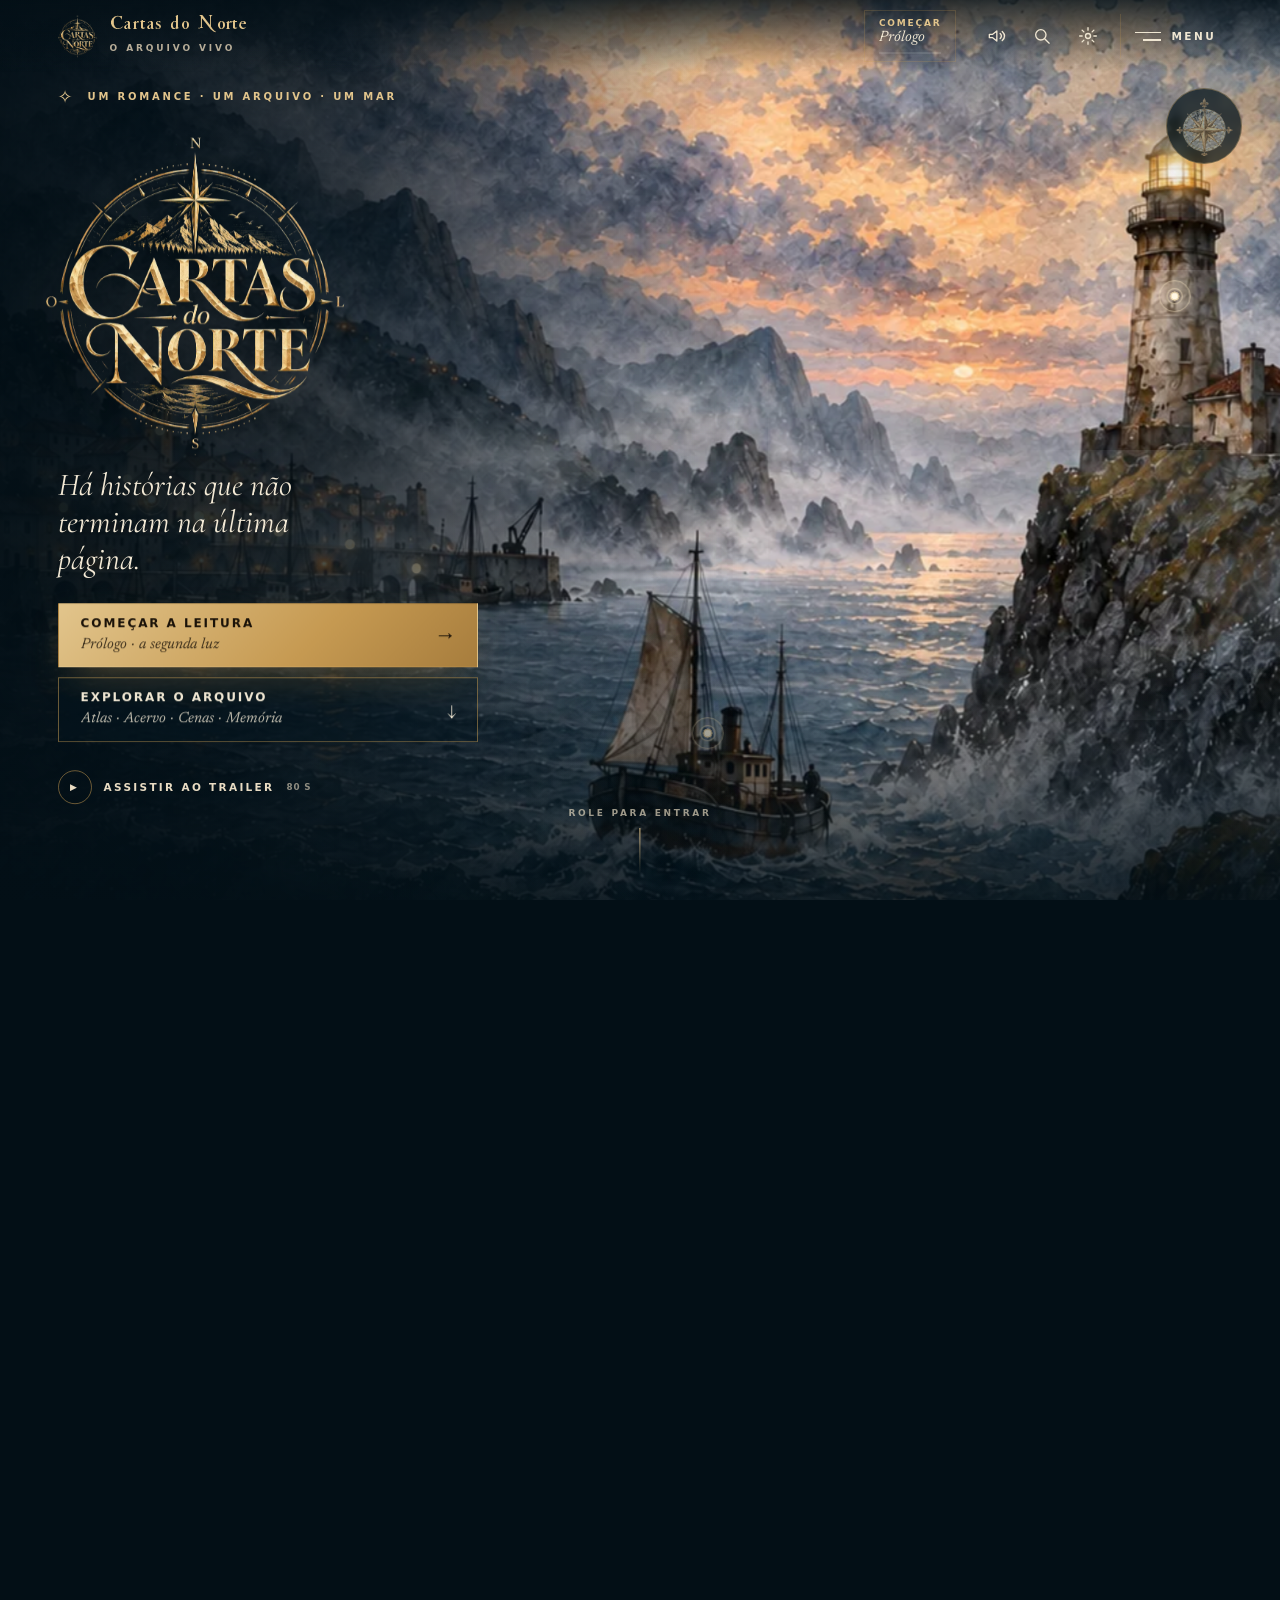
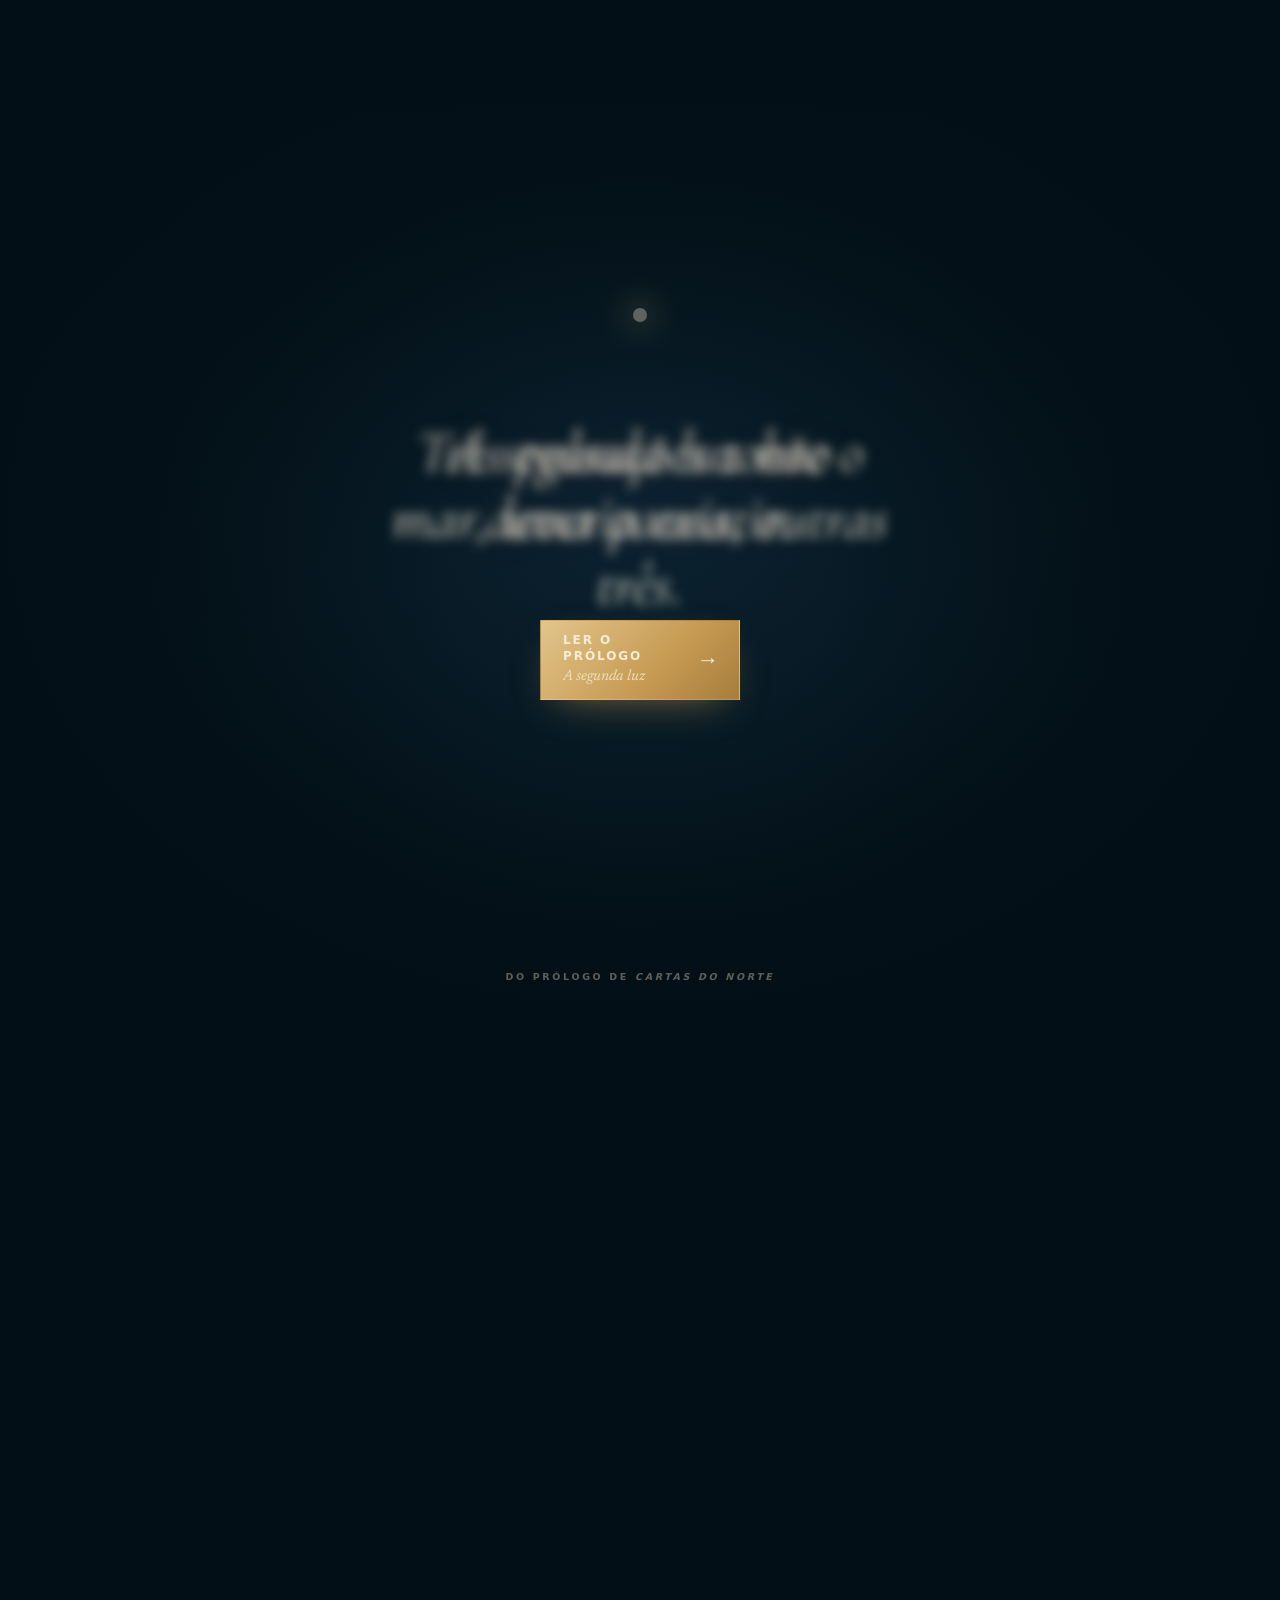
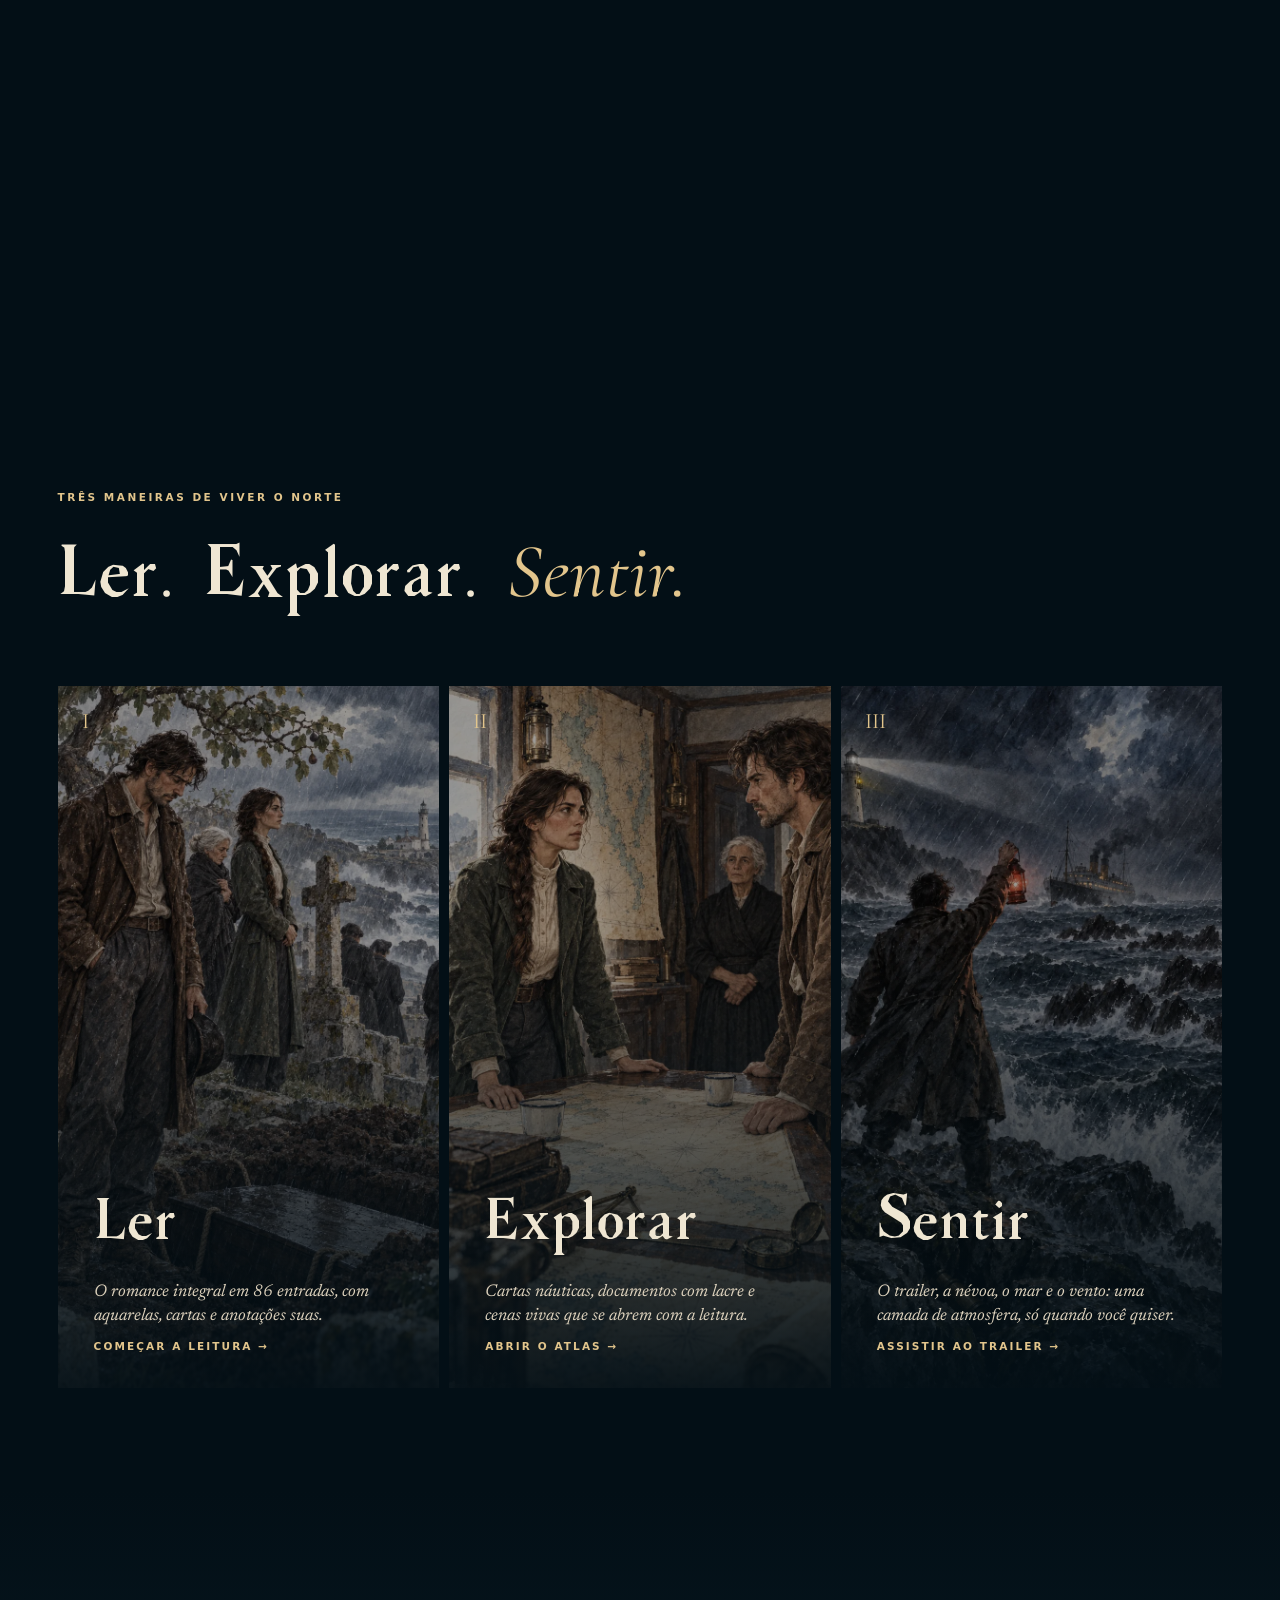
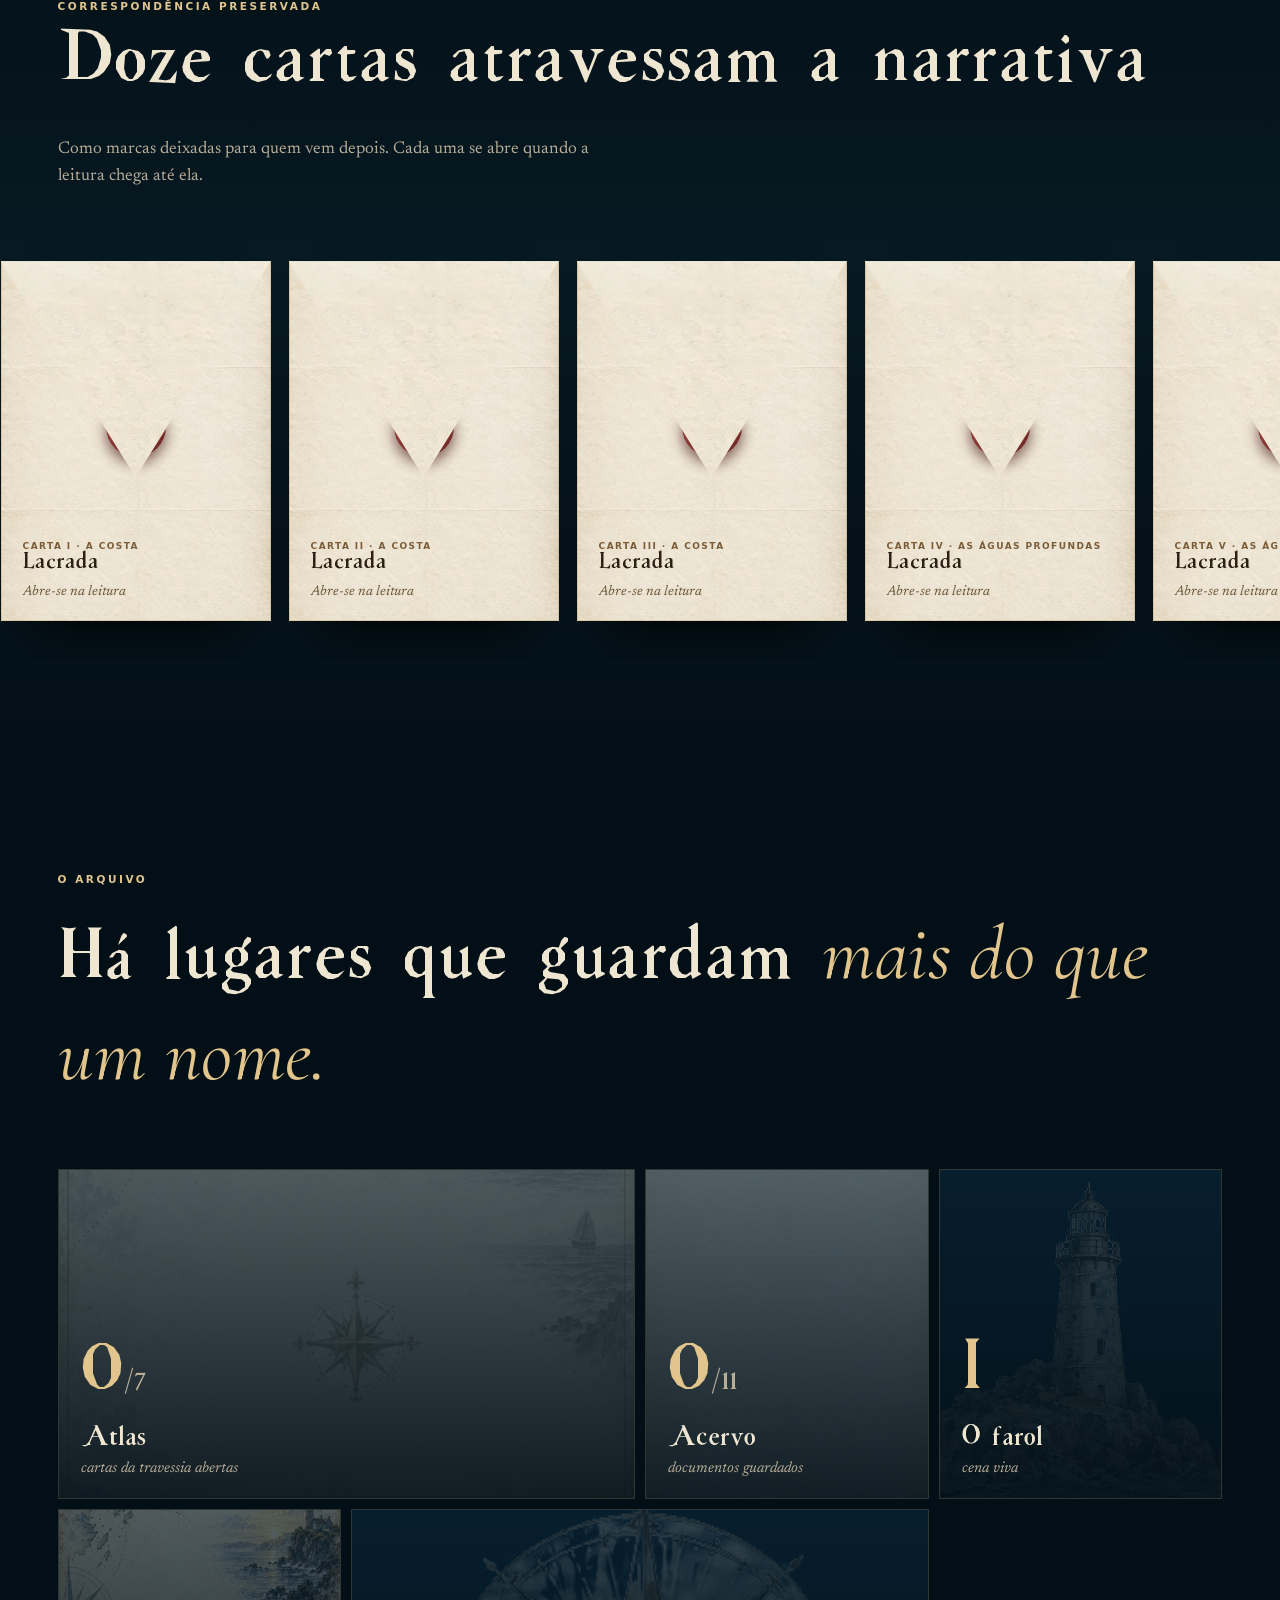
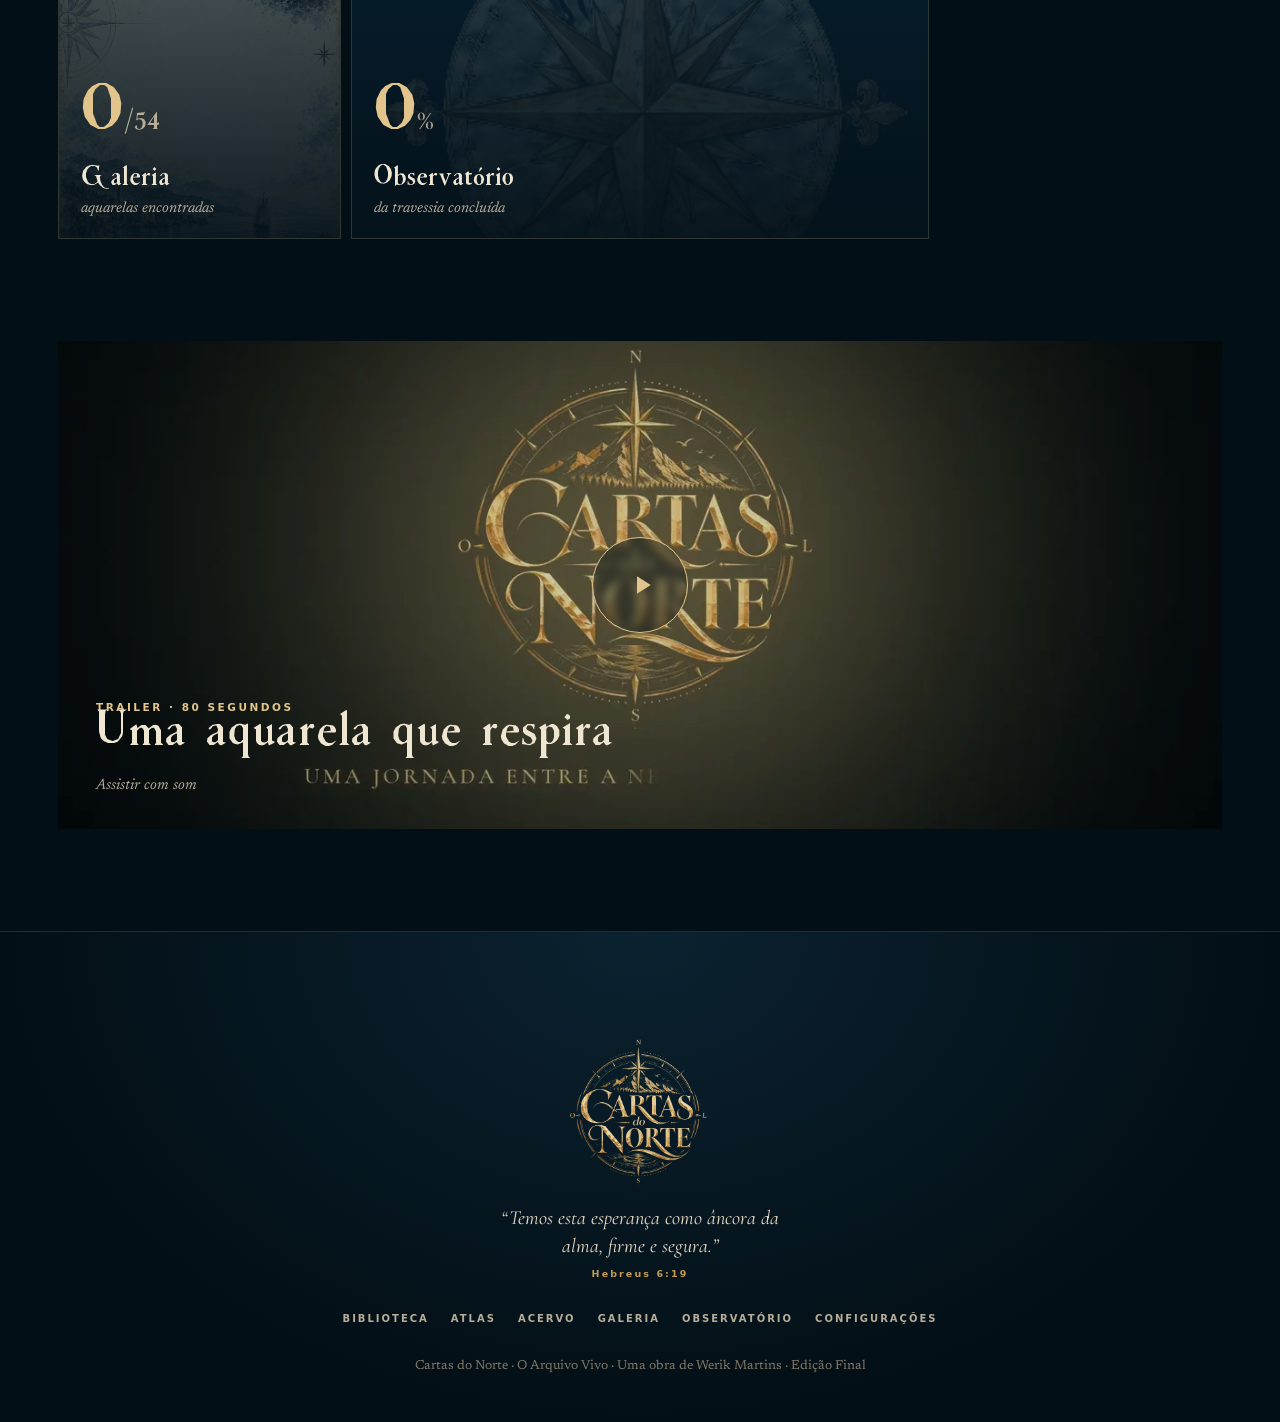
==== commit e4dd6ee0: "Música de leitura "Graça" (Amazing Grace ao piano, em loop) e hino mais presente na trilha do traile" ====
--- a/index.html
+++ b/index.html
@@ -56,6 +56,7 @@
    <button type="button" data-sound="mar"><span class="ambient-symbol" aria-hidden="true">≋</span><span><strong>Mar distante</strong><small>O movimento constante das águas</small></span><span class="sound-indicator" aria-hidden="true">○</span></button>
    <button type="button" data-sound="chuva"><span class="ambient-symbol" aria-hidden="true">☂</span><span><strong>Chuva mansa</strong><small>Uma noite de chuva e madeira</small></span><span class="sound-indicator" aria-hidden="true">○</span></button>
    <button type="button" data-sound="vento"><span class="ambient-symbol" aria-hidden="true">↝</span><span><strong>Vento do farol</strong><small>Ar em movimento sobre a costa</small></span><span class="sound-indicator" aria-hidden="true">○</span></button>
+   <button type="button" data-sound="graca"><span class="ambient-symbol" aria-hidden="true">♪</span><span><strong>Graça ao piano</strong><small>Amazing Grace em variações lentas, contínua para a leitura</small></span><span class="sound-indicator" aria-hidden="true">○</span></button>
   </div>
   <div class="ambient-controls"><button type="button" id="ambient-play" class="button button-primary">▶ Reproduzir</button><label for="ambient-volume">Volume <output id="ambient-volume-label">35%</output></label><input type="range" id="ambient-volume" min="0" max="100" step="5" value="35"/></div>
   <small class="ambient-caption">Áudio original desta edição · nunca toca sozinho.</small>
--- a/src/ui.css
+++ b/src/ui.css
@@ -767,3 +767,91 @@
 .menu-list li{padding-top:clamp(8px,1.4vw,22px)}
 .room-head h1,.lib-hero h1,.sec-head h2{margin-top:.3em}
 .room-head .eyebrow,.lib-hero .eyebrow{position:relative;z-index:1}
+.search-form{flex-wrap:wrap}.search-form input{min-width:0;flex:1 1 200px}
+
+/* ═════ CARTAS: envelope, lacre e papel como no livro ═════ */
+@font-face{font-family:'Charis';src:url('/assets/fonts/charis-italic.woff2') format('woff2');font-style:italic;font-display:swap}
+@font-face{font-family:'Charis';src:url('/assets/fonts/charis.woff2') format('woff2');font-style:normal;font-display:swap}
+@font-face{font-family:'Pinyon';src:url('/assets/fonts/pinyon-script.woff2') format('woff2');font-display:swap}
+:root{--letter-ink:#2B2926;--letter-rust:#97533A;--letter-navy:#1F3041}
+.paper{position:relative;margin:0 auto;width:min(100%,640px);color:var(--letter-ink);filter:drop-shadow(0 26px 30px #2a1a0a55) drop-shadow(0 2px 2px #2a1a0a33)}
+.paper-top,.paper-bot{display:block;height:clamp(44px,9vw,74px);background:url('/assets/experience/paper-top.webp') top/100% auto no-repeat}
+.paper-bot{background-image:url('/assets/experience/paper-bot.webp');background-position:bottom}
+.paper-body{background:url('/assets/experience/paper-mid.webp') top/100% auto repeat-y;padding:0 clamp(26px,8%,64px);margin:-1px 0}
+.paper-text{font-family:'Charis','Newsreader',Georgia,serif;font-style:italic;font-size:clamp(17px,1.9vw,19px);line-height:1.62;text-align:justify;hyphens:auto;-webkit-hyphens:auto}
+.paper-text p{margin:0 0 .5em;text-indent:1.6em;font-family:inherit!important;font-size:inherit!important;line-height:inherit!important;color:var(--letter-ink)}
+.paper-text p::first-letter{all:unset}
+.paper-text em{font-style:inherit}
+.paper-text p.salute{text-indent:0;margin-bottom:.8em}
+.paper-text p.sig{text-indent:0;text-align:right;font-family:'Pinyon',cursive!important;font-style:normal;font-size:clamp(28px,3.4vw,36px)!important;line-height:1.2!important;margin:.6em 0 0;color:#2a2620}
+.letter-head{text-align:left;margin:0 0 1.4em}
+.letter-kicker{display:block;font:700 11px/1.4 var(--sans);letter-spacing:.24em;color:var(--letter-rust)}
+.letter-to{margin:.4em 0 0!important;text-indent:0!important;font:italic 400 clamp(22px,2.6vw,27px)/1.25 'Charis',Georgia,serif!important;color:var(--letter-navy)!important}
+.paper-text .endmark{color:var(--letter-rust)}
+.reader-shell .paper-text p{font-size:inherit}
+/* Unidade inteira (Carta I…XII) */
+.whole-letter{padding-top:clamp(10px,3vw,30px)}
+.letter-part{text-align:center;font:700 10px var(--sans);letter-spacing:.26em;text-transform:uppercase;color:var(--r-soft);margin:0 0 18px}
+.whole-letter.is-sealed .paper{display:none}
+.whole-letter.is-opening .paper,.inline-letter.is-opening .paper{display:block;animation:unfold 1s .95s var(--ease) both}
+.whole-letter.is-open .envelope-stage,.inline-letter.is-open .envelope-stage{display:none}
+@keyframes unfold{0%{opacity:0;transform:perspective(900px) rotateX(38deg) scaleY(.35);transform-origin:top}60%{opacity:1}100%{opacity:1;transform:none}}
+/* Envelope */
+.envelope-stage{display:grid;justify-items:center;gap:14px;margin:clamp(12px,4vw,40px) 0 30px}
+.envelope{position:relative;width:min(560px,94%);aspect-ratio:1.6;perspective:1200px}
+.env-back{position:absolute;inset:0;background:#d8c3a0 url('/assets/experience/paper-mid.webp') center/cover;box-shadow:0 30px 50px -24px #2a1a0a99,inset 0 0 40px #8a6a4044}
+.env-letter{position:absolute;left:6%;right:6%;top:6%;height:84%;background:#efe4cc url('/assets/experience/paper-mid.webp') top/100% auto;box-shadow:0 2px 6px #0003;transition:transform .7s var(--ease)}
+.env-front{position:absolute;inset:0;z-index:2;background:#e4d2b0 url('/assets/experience/paper-mid.webp') center/cover;clip-path:polygon(0 0,50% 58%,100% 0,100% 100%,0 100%);display:flex;flex-direction:column;align-items:center;justify-content:flex-end;padding:0 10% 9%;text-align:center;box-shadow:inset 0 -30px 50px #8a6a4022}
+.env-front::before{content:"";position:absolute;inset:0;background:linear-gradient(32deg,transparent 49.6%,#8a6a4033 50%,transparent 50.6%),linear-gradient(-32deg,transparent 49.6%,#8a6a4033 50%,transparent 50.6%);pointer-events:none}
+.env-kicker{font:700 10px var(--sans);letter-spacing:.26em;color:var(--letter-rust);position:relative}
+.env-address{position:relative;font:400 clamp(26px,4.6vw,40px)/1.15 'Pinyon',cursive;color:var(--letter-navy);margin-top:6px}
+.env-flap{position:absolute;inset:0 0 auto;height:60%;z-index:3;background:#dcc7a3 url('/assets/experience/paper-mid.webp') center/cover;clip-path:polygon(0 0,100% 0,50% 100%);transform-origin:top;box-shadow:inset 0 10px 30px #fff3;filter:drop-shadow(0 4px 3px #0002);transition:transform .6s var(--ease-cine),z-index 0s .3s}
+.wax{position:absolute;z-index:4;left:50%;top:60%;width:clamp(78px,15vw,104px);aspect-ratio:1;transform:translate(-50%,-50%);cursor:pointer;border-radius:50%;transition:transform .3s var(--ease)}
+.wax img{position:absolute;inset:0;width:100%;height:100%;transition:transform .5s var(--ease),opacity .5s}
+.wax:hover,.wax:focus-visible{transform:translate(-50%,-50%) scale(1.06) rotate(-4deg)}
+.wax:focus-visible{outline-offset:6px}
+.can-animate .envelope-stage .wax{animation:waxpulse 2.6s ease-in-out infinite}
+@keyframes waxpulse{0%,100%{filter:drop-shadow(0 0 0 #ffcf8a00)}50%{filter:drop-shadow(0 0 14px #ffcf8a88)}}
+.env-hint{margin:0;font:600 10px var(--sans);letter-spacing:.2em;text-transform:uppercase;color:var(--r-soft,#9b8f78)}
+.is-opening .wax{animation:none;pointer-events:none}
+.is-opening .wax-l{transform:translate(-46px,30px) rotate(-38deg);opacity:0}
+.is-opening .wax-r{transform:translate(46px,36px) rotate(34deg);opacity:0}
+.is-opening .env-flap{transform:rotateX(180deg);z-index:1;transition-delay:.25s}
+.is-opening .env-letter{transform:translateY(-62%);transition-delay:.7s}
+.is-opening .env-hint{opacity:0}
+.is-opening .envelope-stage{animation:stagefade .5s 1.3s var(--ease) forwards}
+@keyframes stagefade{to{opacity:0;transform:translateY(-14px)}}
+/* Escritos dentro dos capítulos */
+.inline-letter{margin:2.2em -10px}
+.inline-letter .paper{width:min(100%,560px)}
+.inline-letter .envelope{width:min(400px,92%)}
+.inline-letter .env-address{font-size:26px}
+.inline-letter.is-sealed .paper{display:none}
+.inline-letter.kind-bilhete .paper{width:min(100%,440px);transform:rotate(-.6deg)}
+.inline-letter.kind-folha .paper{transform:rotate(.4deg)}
+.inline-letter.is-continued{margin-top:1.2em}
+.inline-letter .paper-text p{text-indent:1.2em}
+@media(max-width:600px){.inline-letter{margin:1.8em -6px}}
+/* Visualizador de carta */
+.viewer-letter{background:radial-gradient(ellipse at 50% 20%,#2c2318,#120d08 70%)}
+.letter-desk{flex:1;overflow:auto;padding:clamp(20px,5vw,60px) 16px 60px}
+/* Acervo: correspondência */
+.correspondence{max-width:var(--maxw);margin:0 auto 70px}
+.corr-head h2,.archive-sub{font:400 clamp(34px,4.6vw,60px)/1 var(--brand);margin:10px 0 8px}
+.corr-head p{color:var(--muted);max-width:60ch;margin:0 0 26px}
+.archive-sub{max-width:var(--maxw);margin:0 auto 26px}
+.corr-grid{display:grid;grid-template-columns:repeat(auto-fill,minmax(200px,1fr));gap:22px 18px}
+.corr-card{position:relative;aspect-ratio:4/3;display:flex;align-items:flex-end;padding:16px;text-align:left;color:var(--letter-ink);transition:transform .45s var(--ease)}
+.corr-paper{position:absolute;inset:0;background:#e6d6b5 url('/assets/experience/paper-mid.webp') center/cover;box-shadow:0 22px 34px -20px #000,inset 0 0 30px #8a6a4033}
+.corr-card:nth-child(3n+1){transform:rotate(-1.2deg)}.corr-card:nth-child(3n+2){transform:rotate(.8deg)}
+.corr-card:hover{transform:translateY(-6px) rotate(0)}
+.corr-seal{position:absolute;right:12px;top:10px;width:58px;height:58px}
+.corr-text{position:relative;display:grid;gap:2px}
+.corr-text small{font:700 9px var(--sans);letter-spacing:.16em;text-transform:uppercase;color:var(--letter-rust)}
+.corr-text strong{font:italic 400 20px/1.15 'Charis',Georgia,serif;color:var(--letter-navy)}
+.corr-text em{font:400 22px/1.1 'Pinyon',cursive;color:#3d3326}
+.corr-card.is-sealed{opacity:.55;filter:saturate(.6)}
+.corr-card.kind-bilhete .corr-paper{inset:12% 8%}.corr-card.kind-folha .corr-paper{inset:0 6%}
+@media(prefers-reduced-motion:reduce){.whole-letter.is-opening .paper,.inline-letter.is-opening .paper{animation:none}}
+.reader-text .paper-text p::first-letter,.reader-text .envelope-stage::first-letter{float:none;font:inherit;margin:0;color:inherit}
+.reader-text .paper-text p:first-of-type{text-indent:1.6em}.reader-text .paper-text p.salute{text-indent:0}
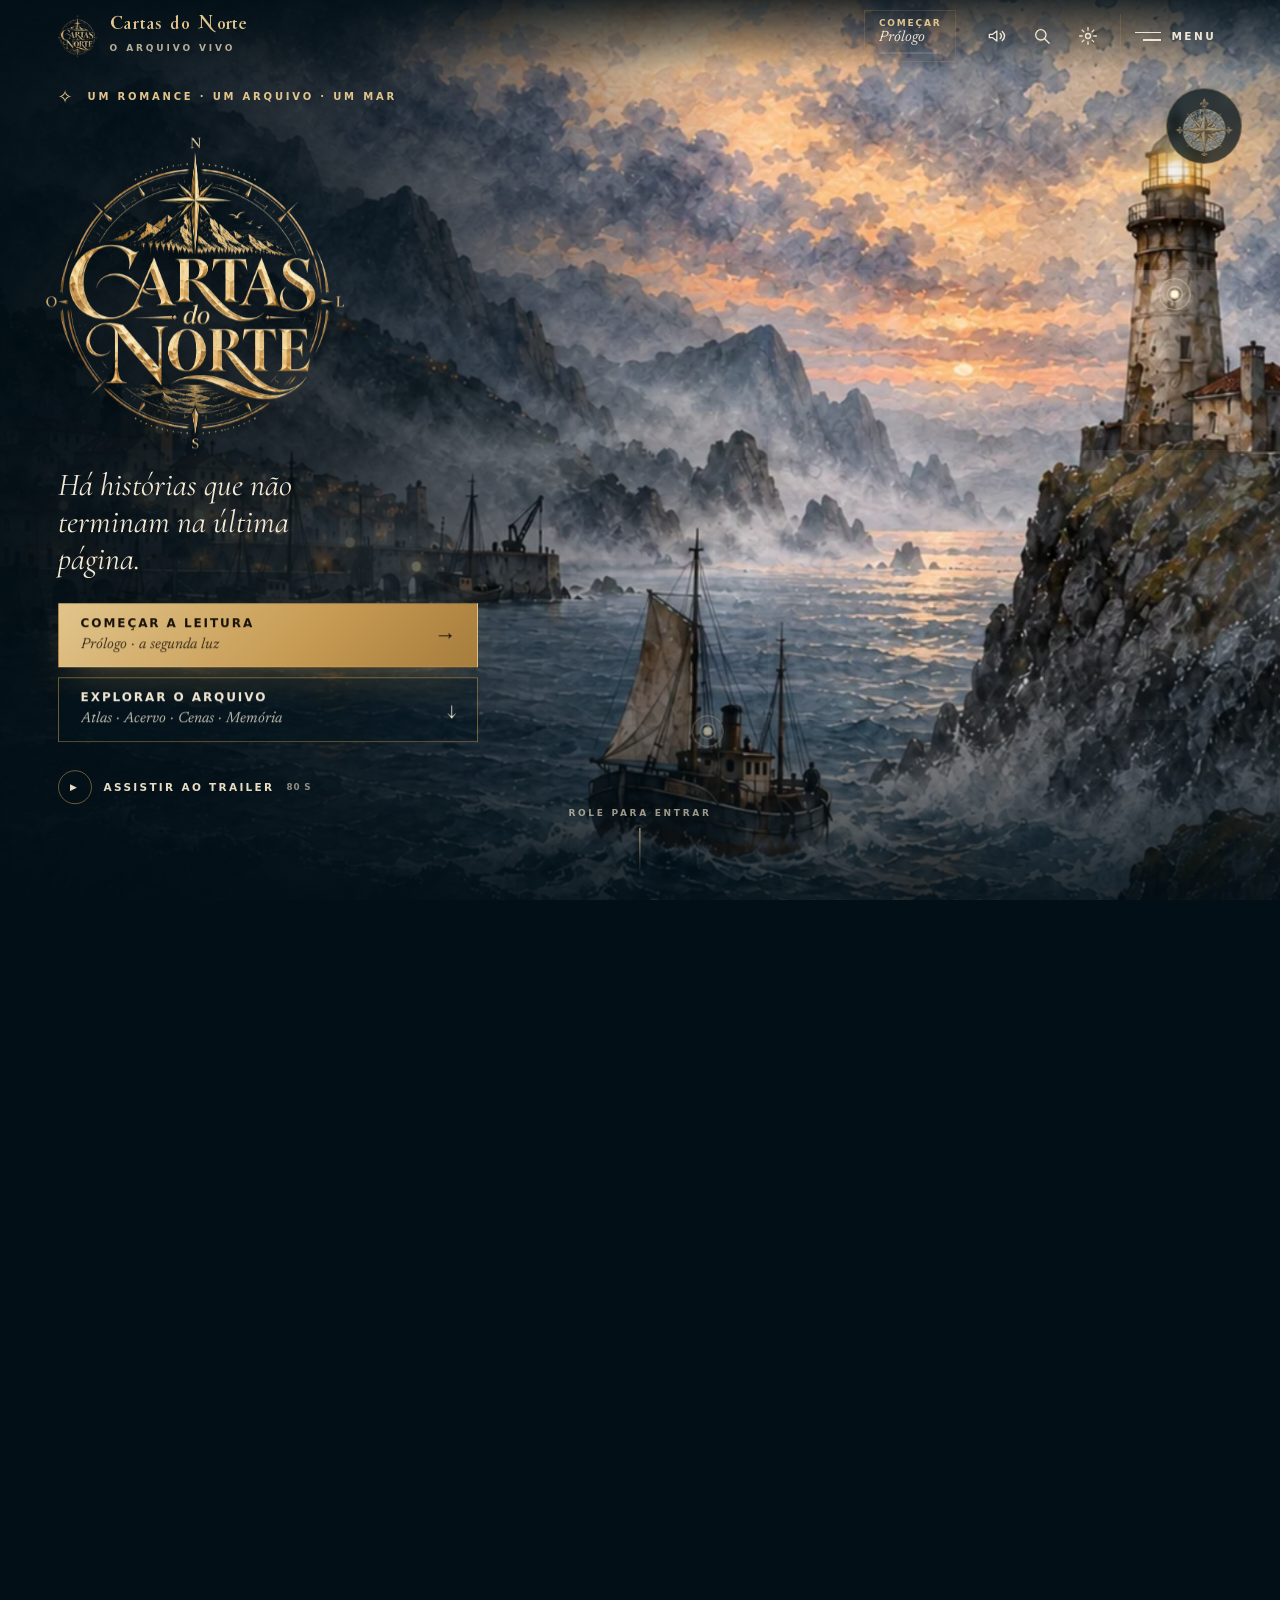
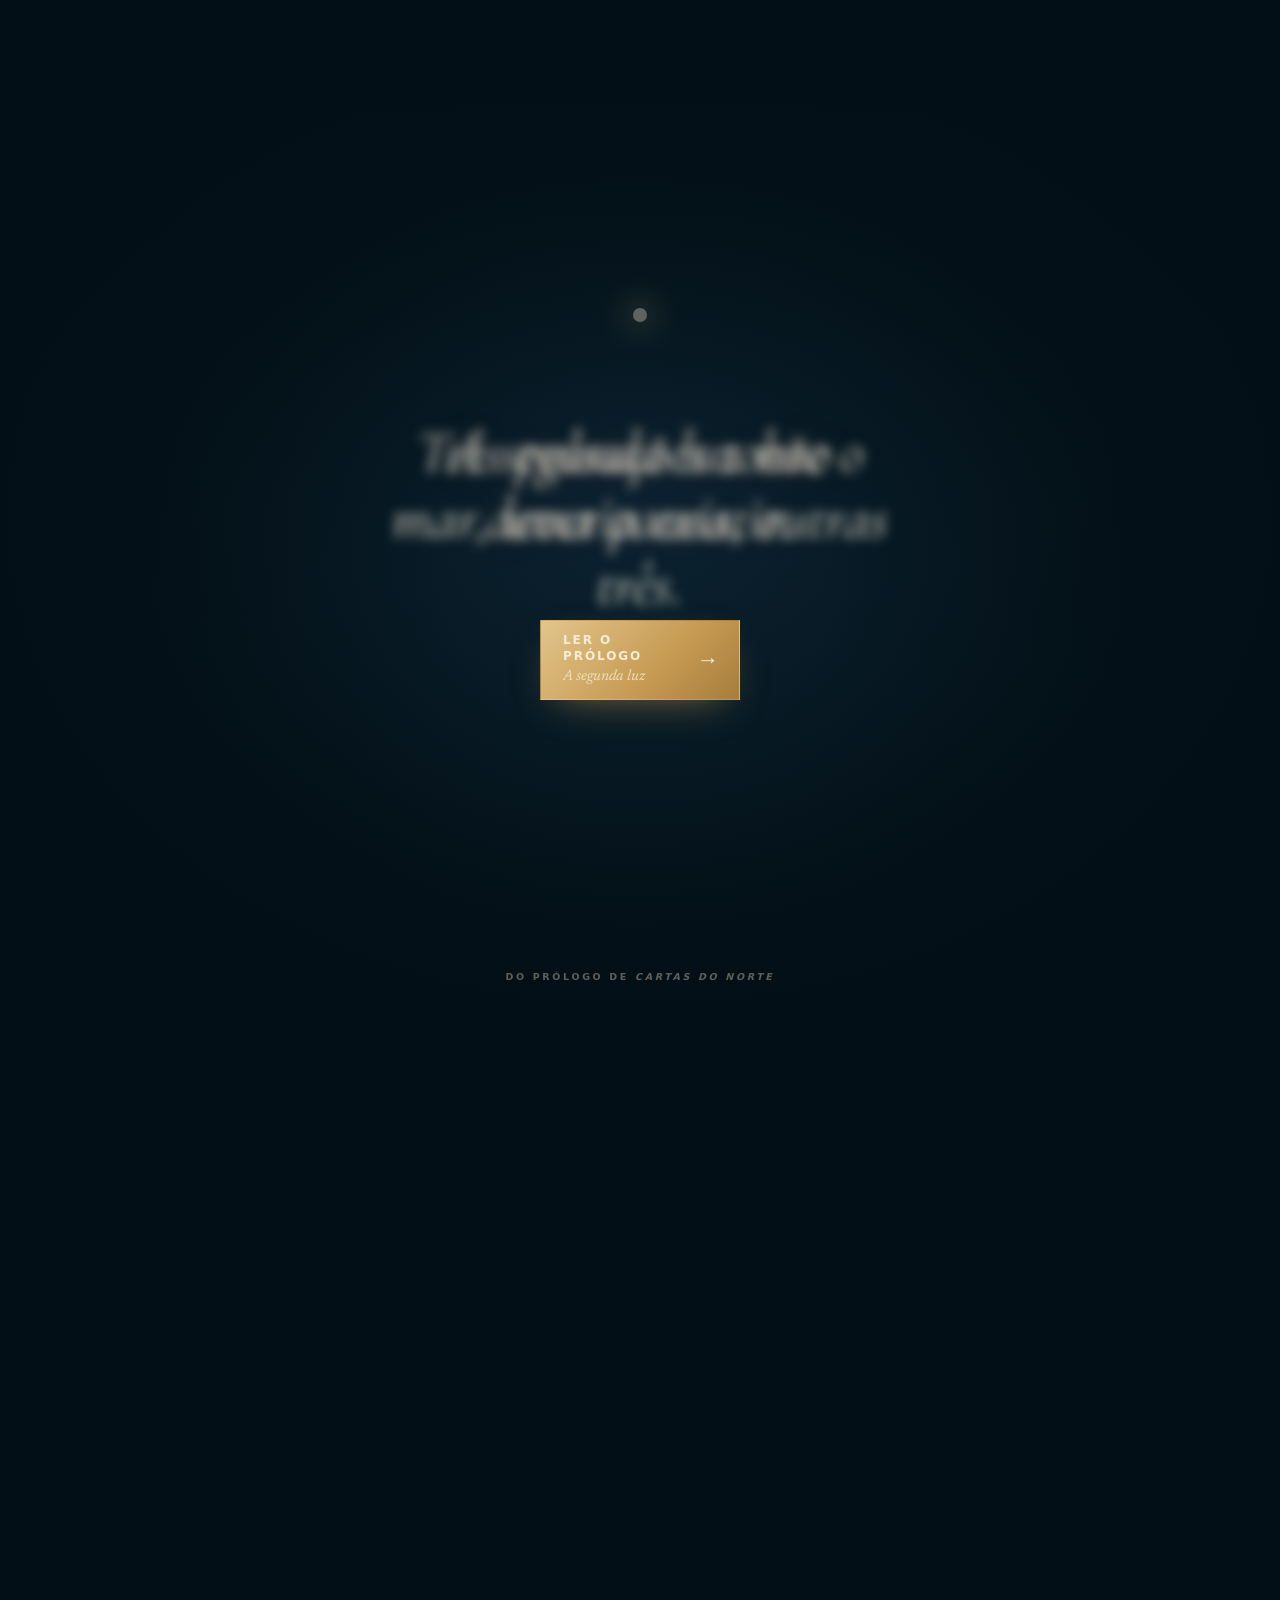
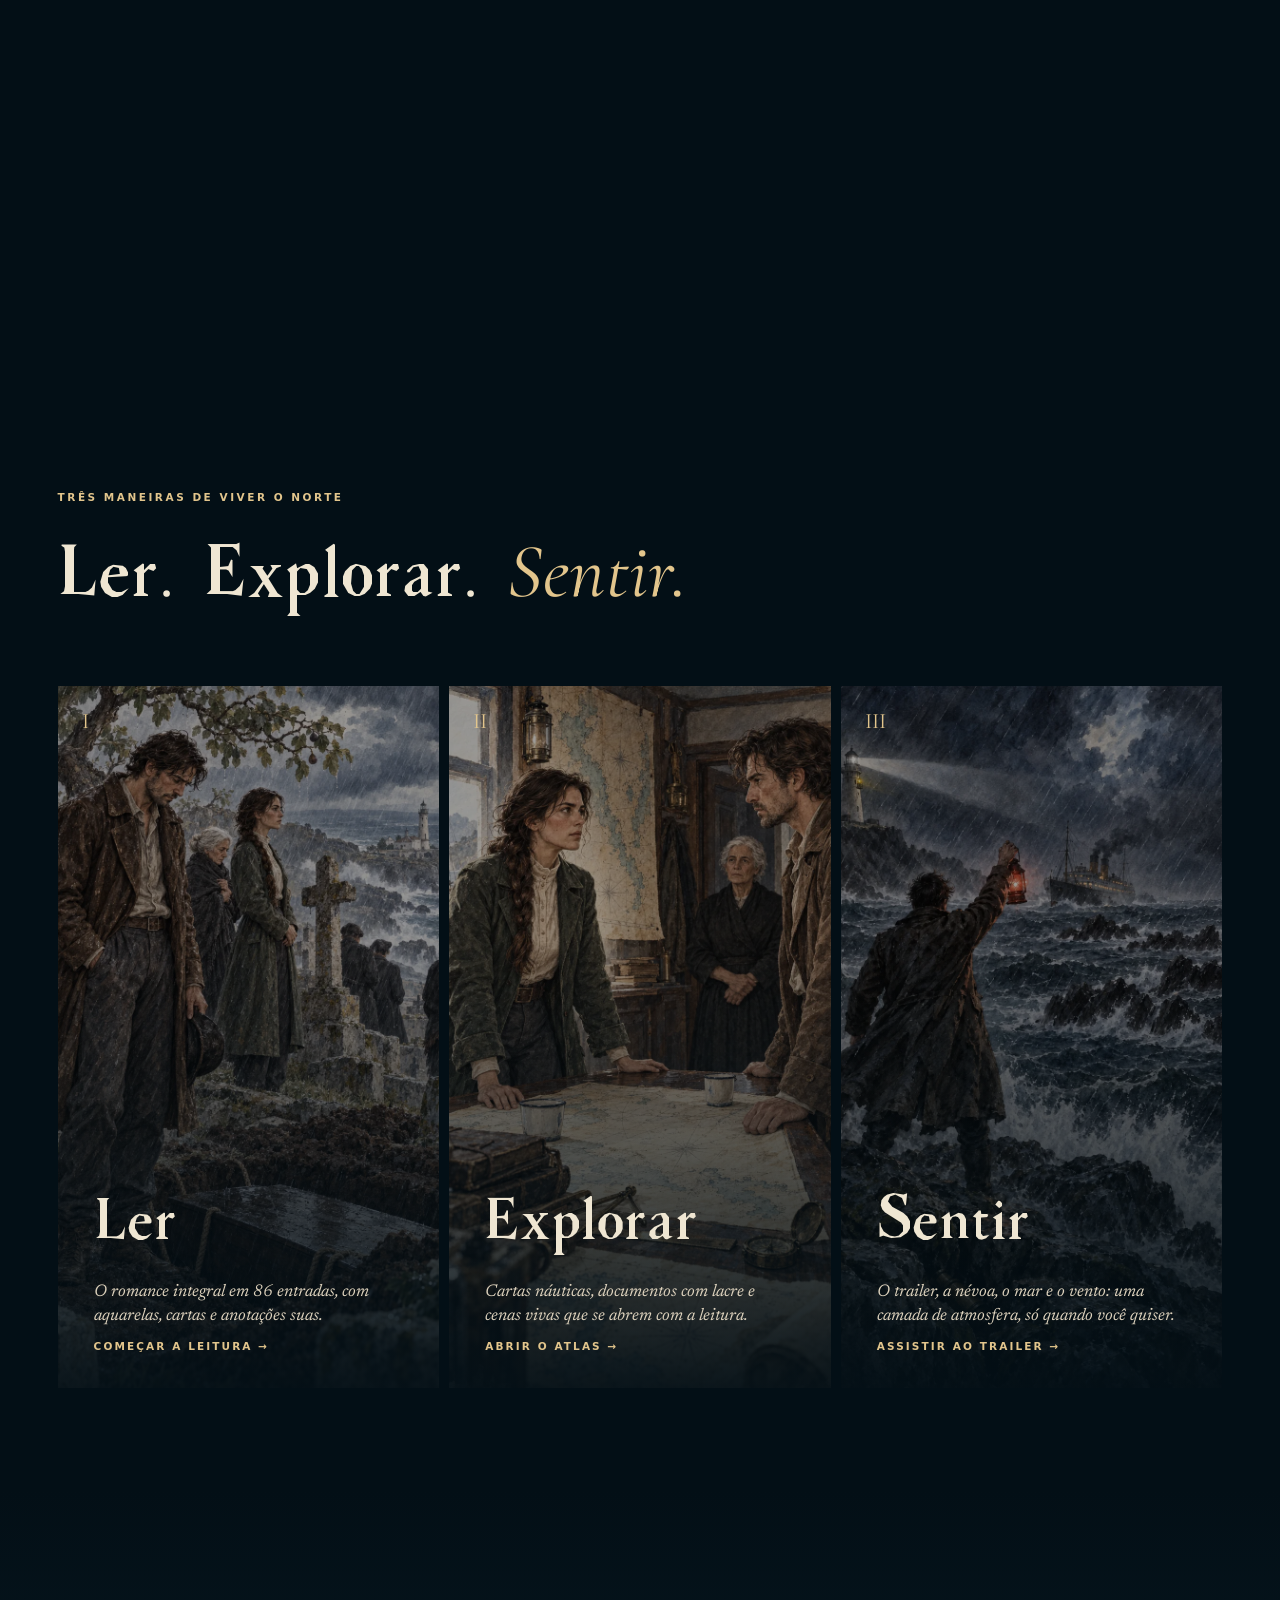
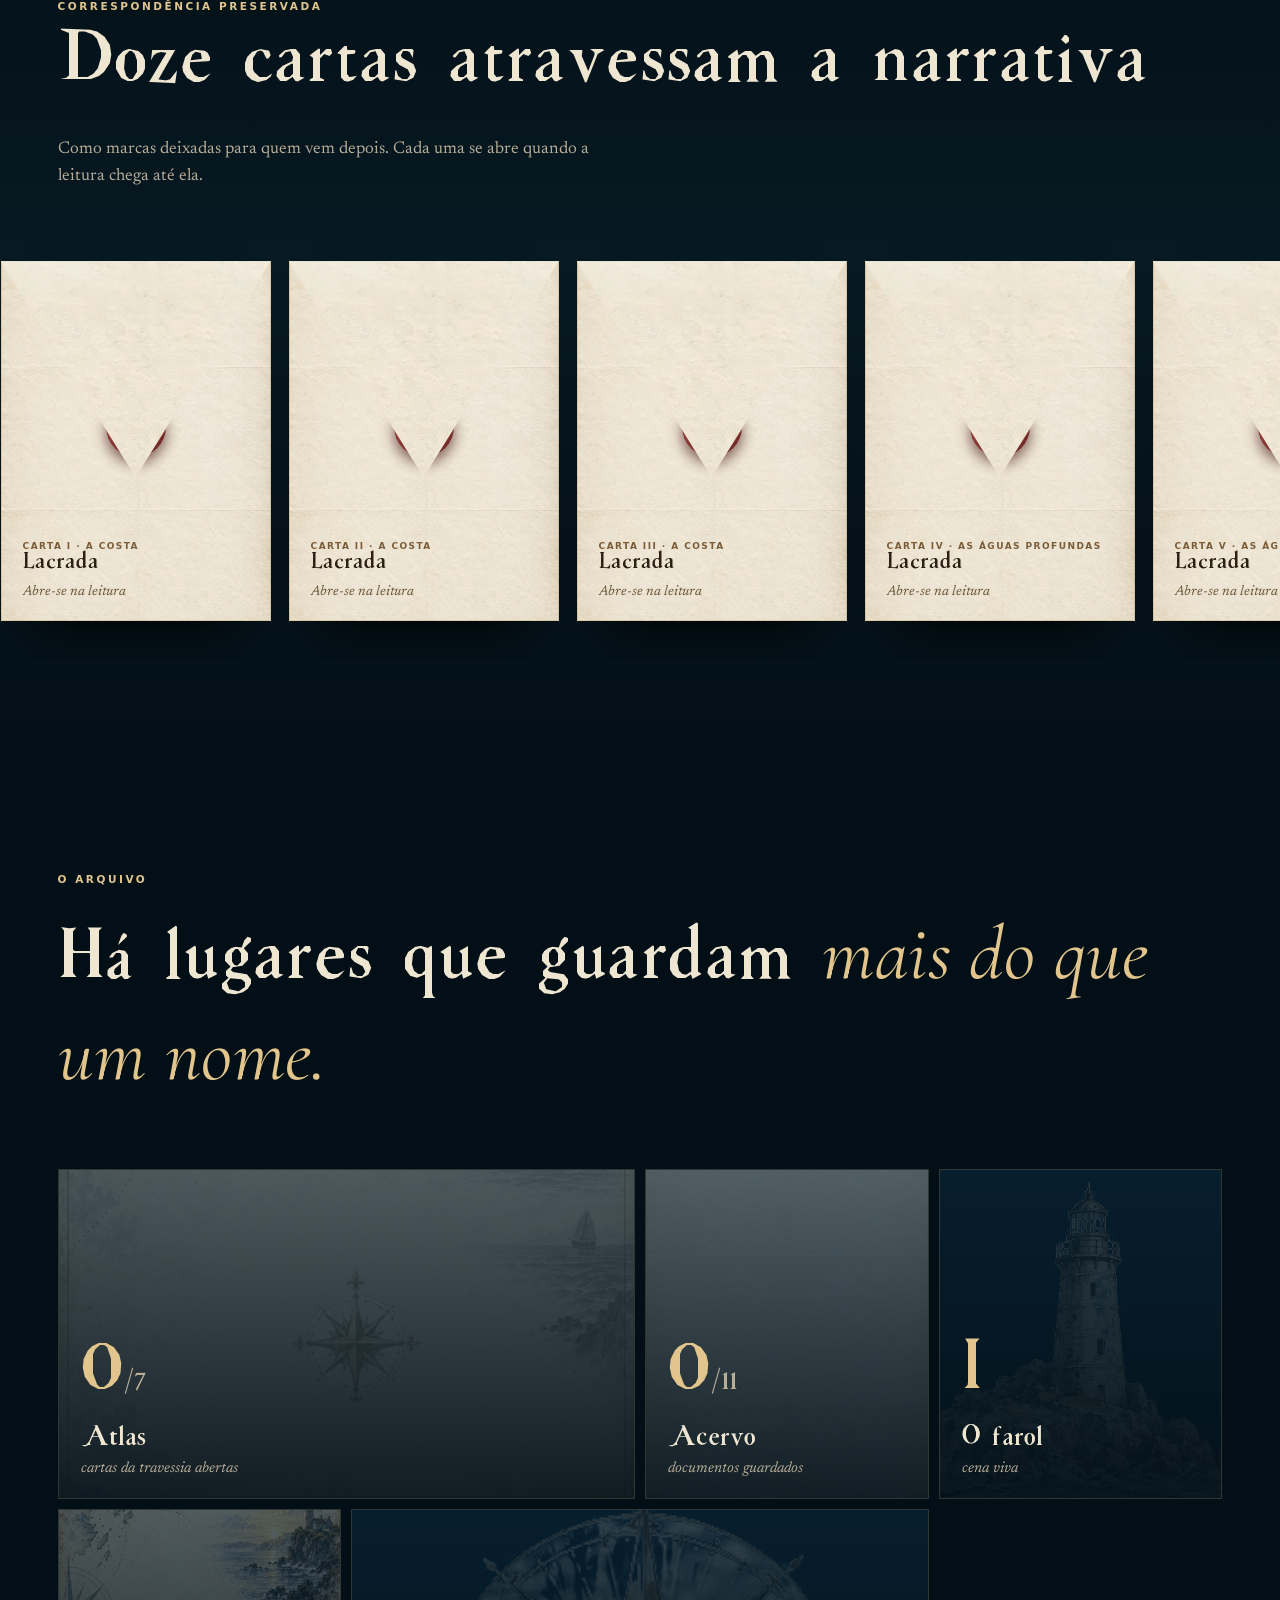
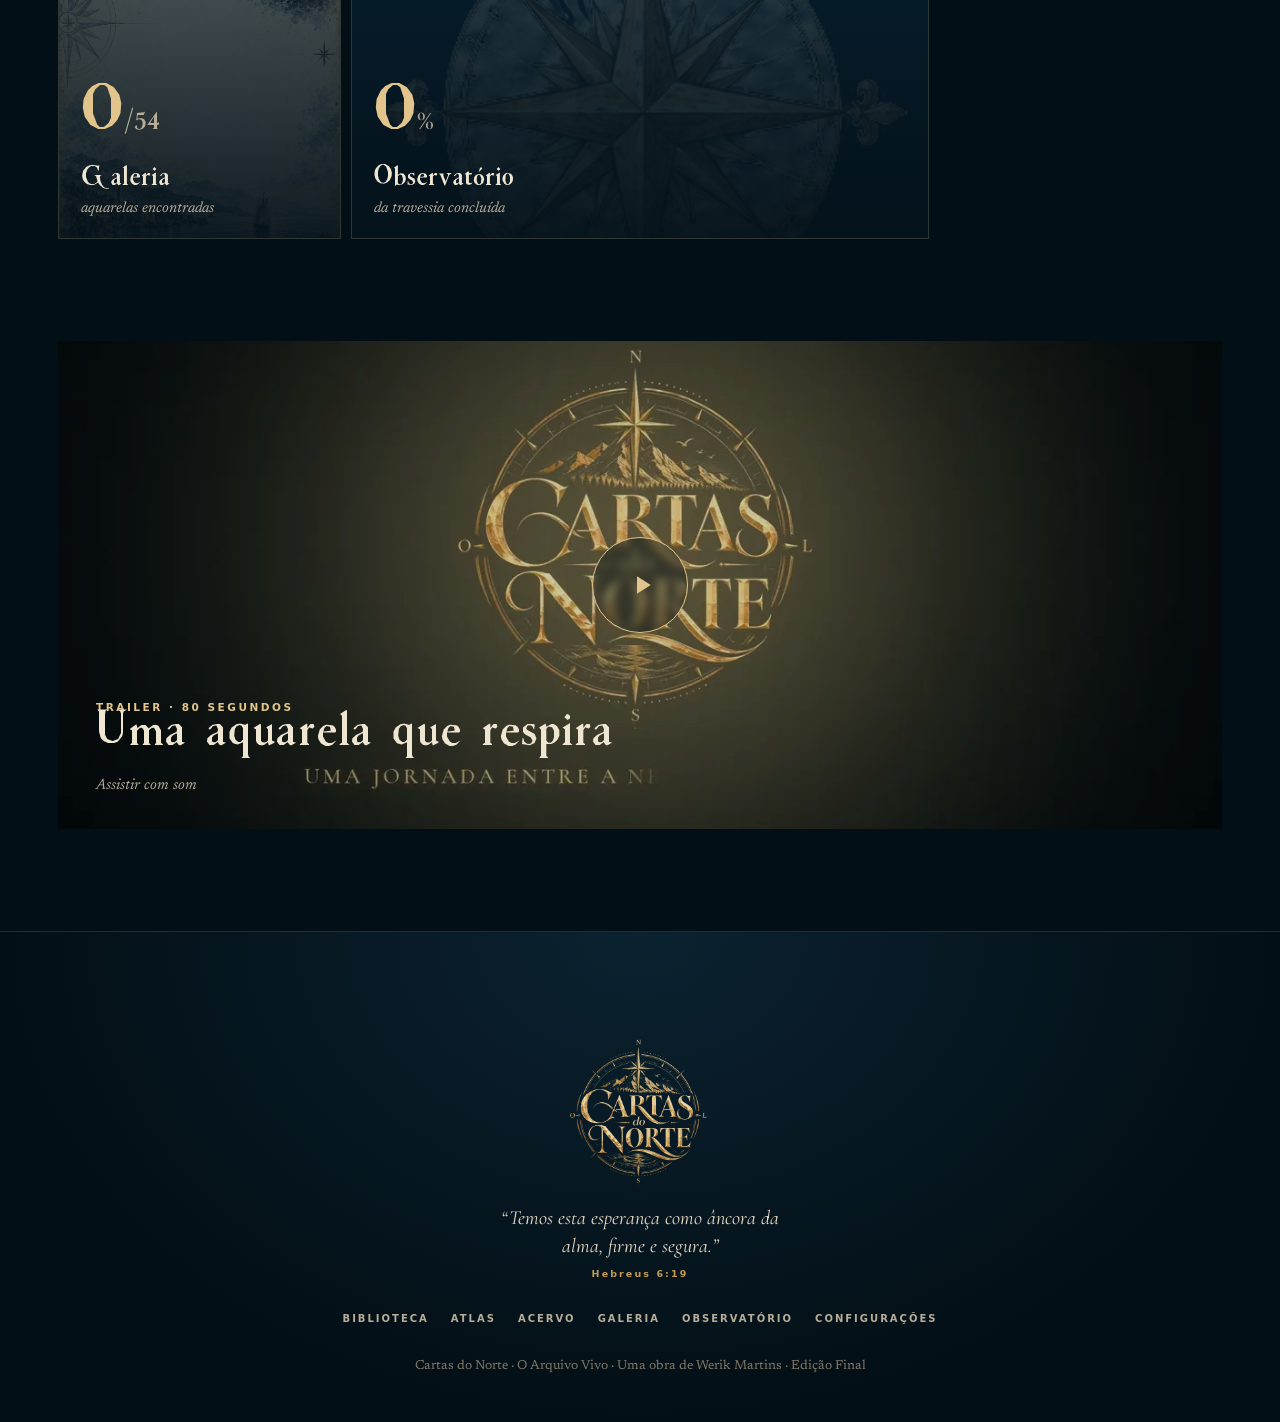
==== commit 15601f16: "Fundo de leitura com a faixa "Amazing Grace (lofi instrumental)" aprovada pelo autor - tools/fundo_l" ====
--- a/index.html
+++ b/index.html
@@ -56,7 +56,7 @@
    <button type="button" data-sound="mar"><span class="ambient-symbol" aria-hidden="true">≋</span><span><strong>Mar distante</strong><small>O movimento constante das águas</small></span><span class="sound-indicator" aria-hidden="true">○</span></button>
    <button type="button" data-sound="chuva"><span class="ambient-symbol" aria-hidden="true">☂</span><span><strong>Chuva mansa</strong><small>Uma noite de chuva e madeira</small></span><span class="sound-indicator" aria-hidden="true">○</span></button>
    <button type="button" data-sound="vento"><span class="ambient-symbol" aria-hidden="true">↝</span><span><strong>Vento do farol</strong><small>Ar em movimento sobre a costa</small></span><span class="sound-indicator" aria-hidden="true">○</span></button>
-   <button type="button" data-sound="graca"><span class="ambient-symbol" aria-hidden="true">♪</span><span><strong>Graça ao piano</strong><small>Amazing Grace em variações lentas, contínua para a leitura</small></span><span class="sound-indicator" aria-hidden="true">○</span></button>
+   <button type="button" data-sound="graca"><span class="ambient-symbol" aria-hidden="true">♪</span><span><strong>Amazing Grace</strong><small>Lofi instrumental, contínua para a leitura</small></span><span class="sound-indicator" aria-hidden="true">○</span></button>
   </div>
   <div class="ambient-controls"><button type="button" id="ambient-play" class="button button-primary">▶ Reproduzir</button><label for="ambient-volume">Volume <output id="ambient-volume-label">35%</output></label><input type="range" id="ambient-volume" min="0" max="100" step="5" value="35"/></div>
   <small class="ambient-caption">Áudio original desta edição · nunca toca sozinho.</small>
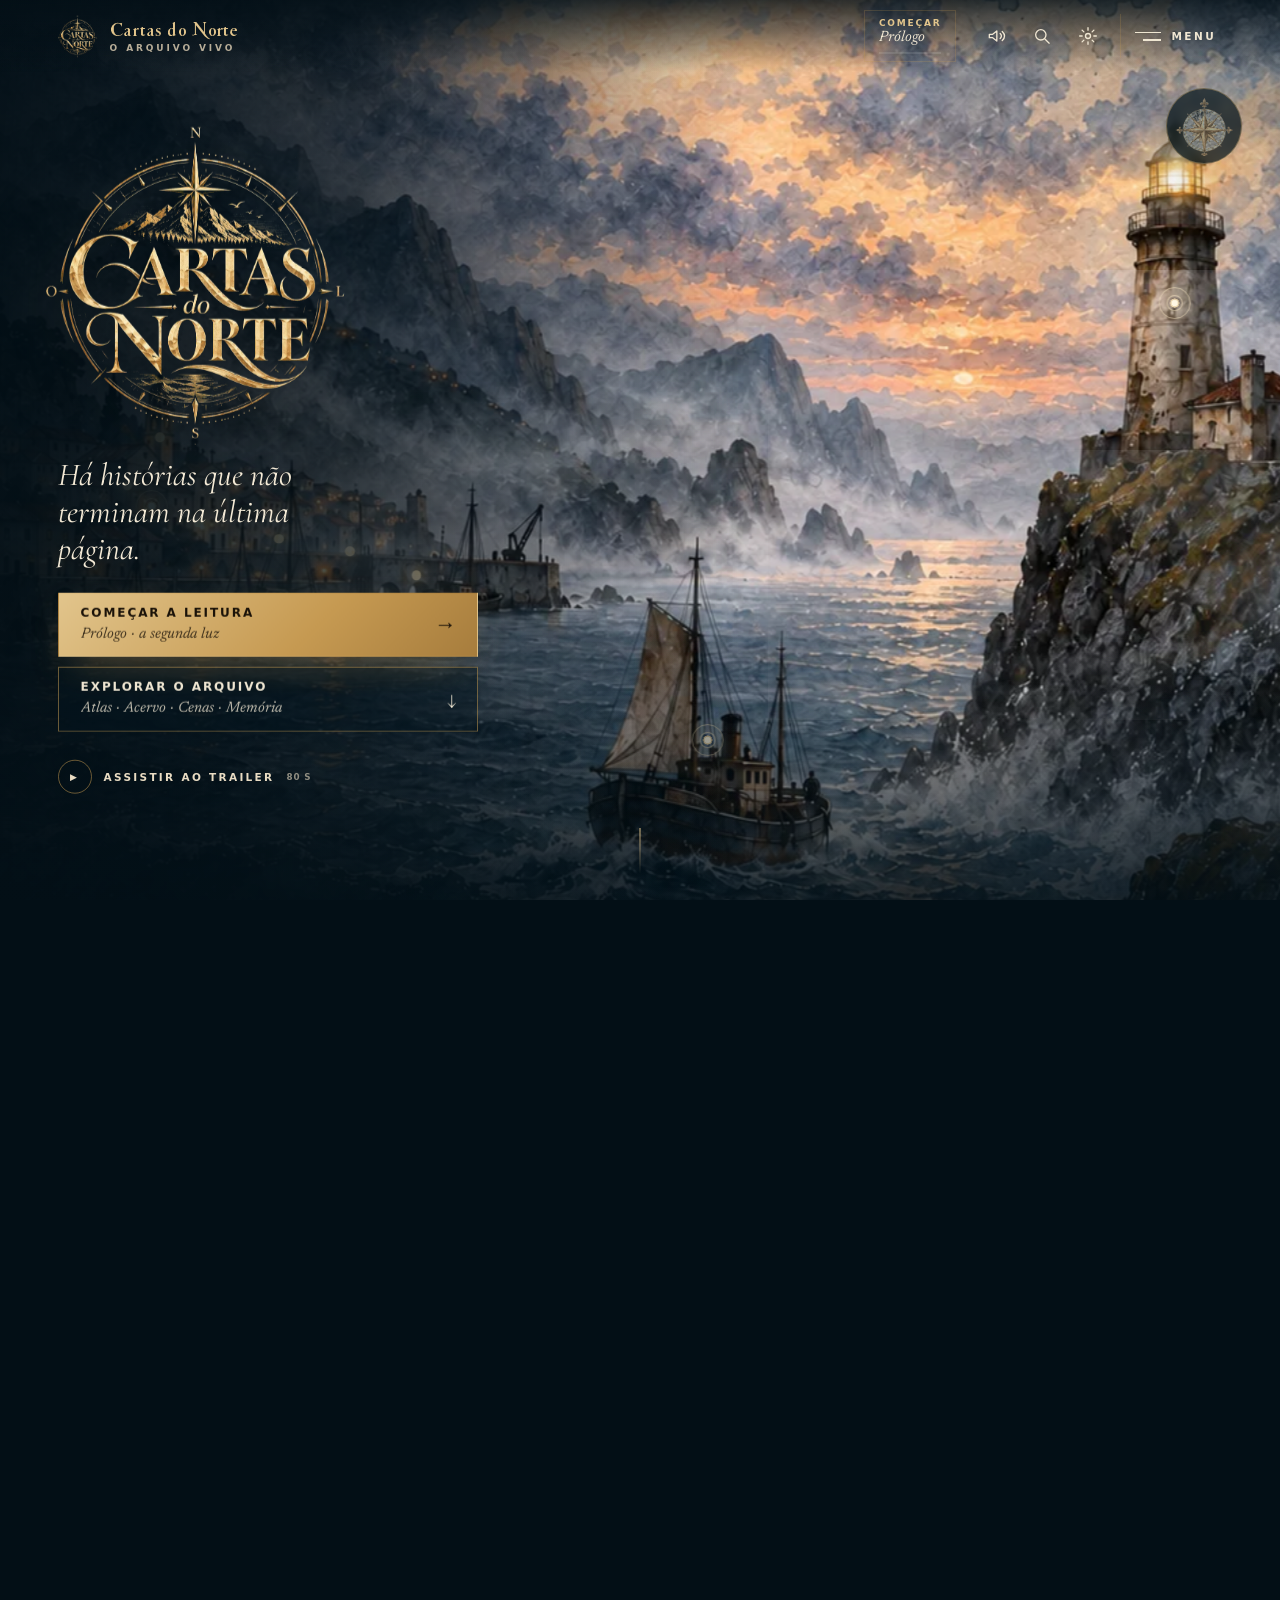
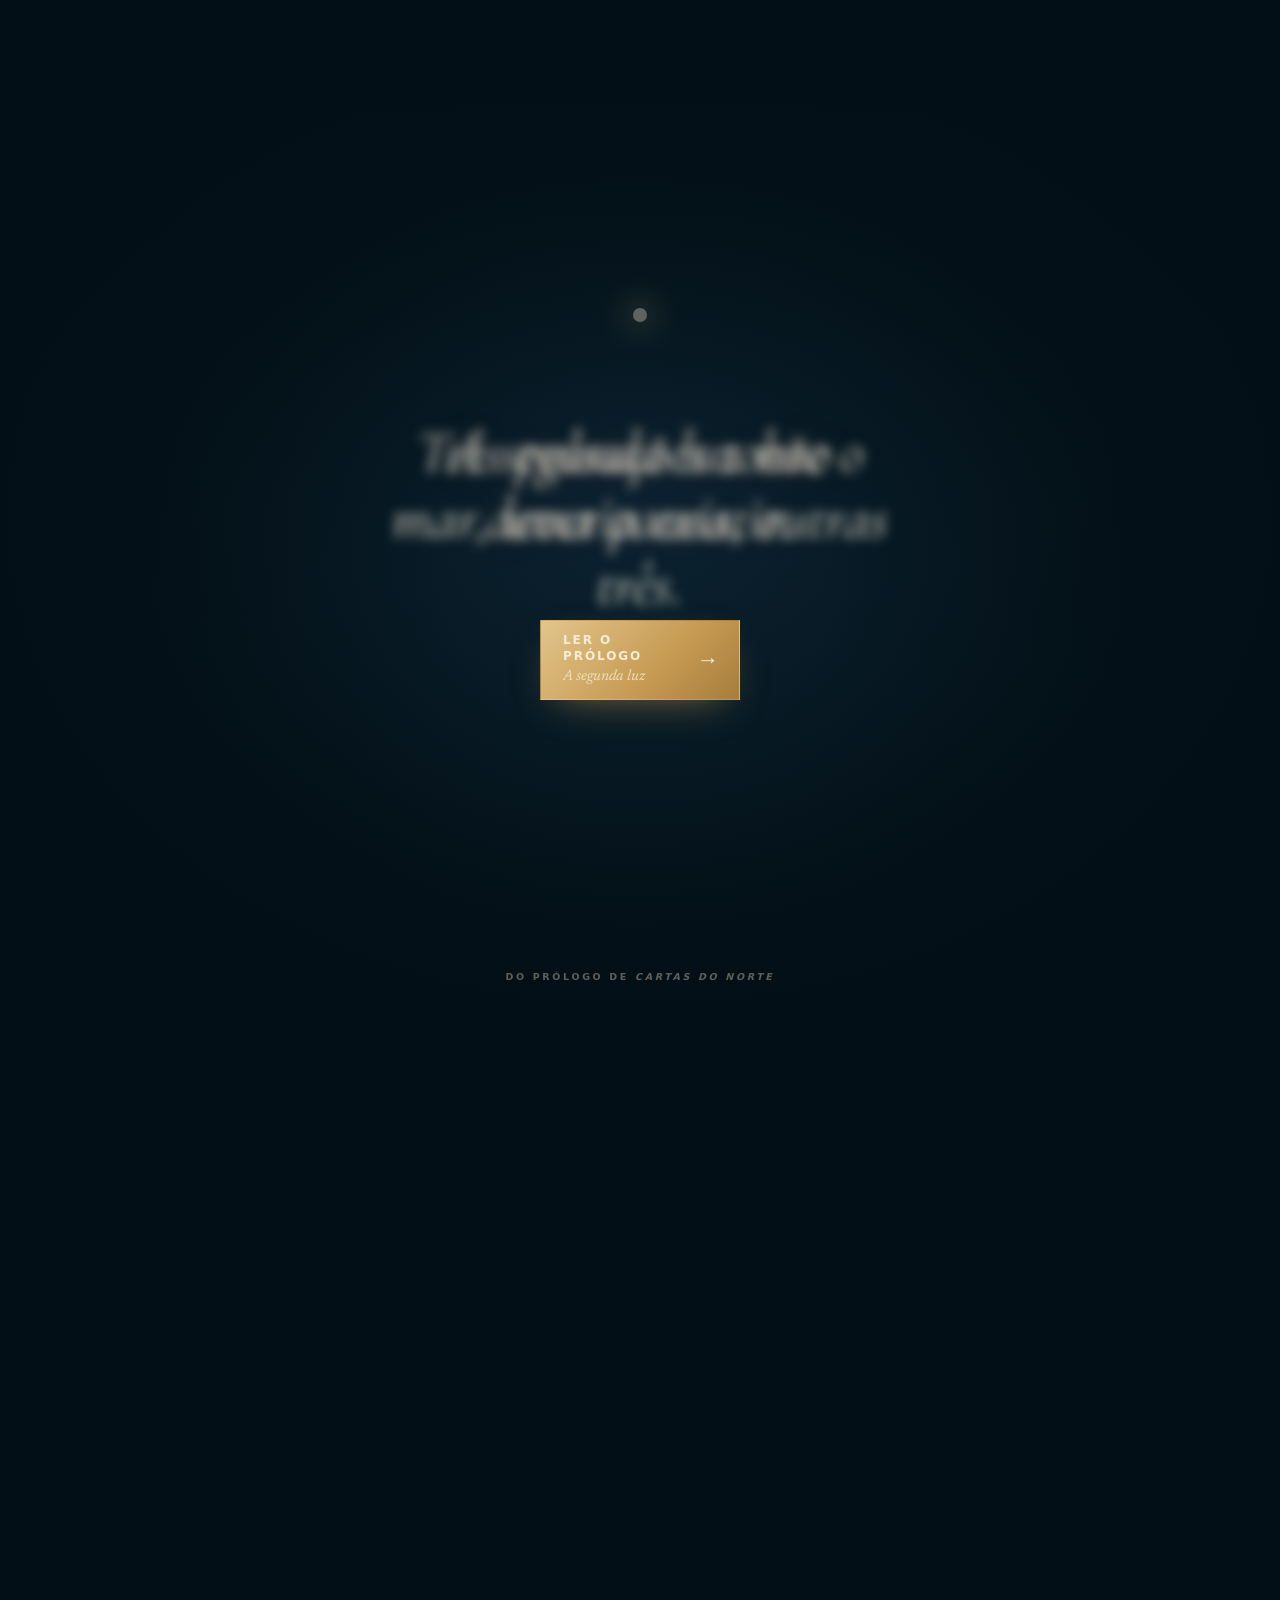
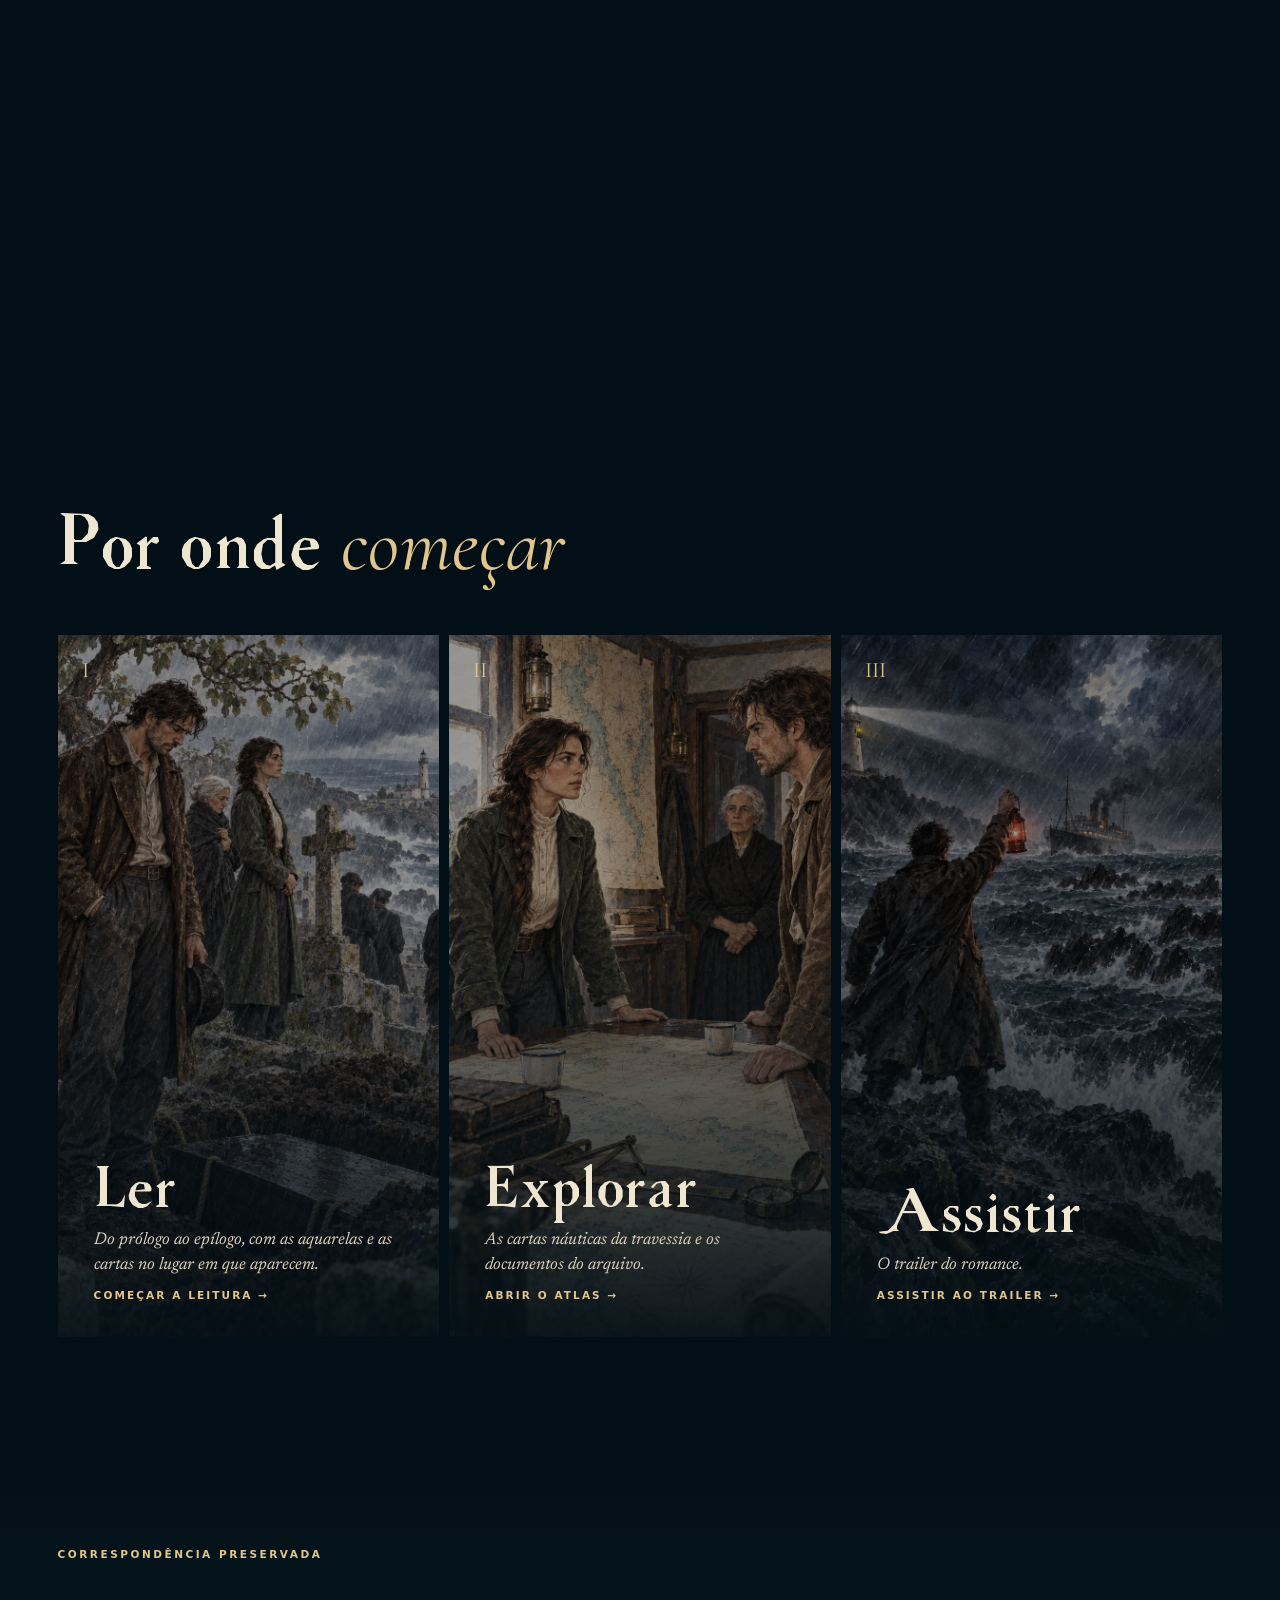
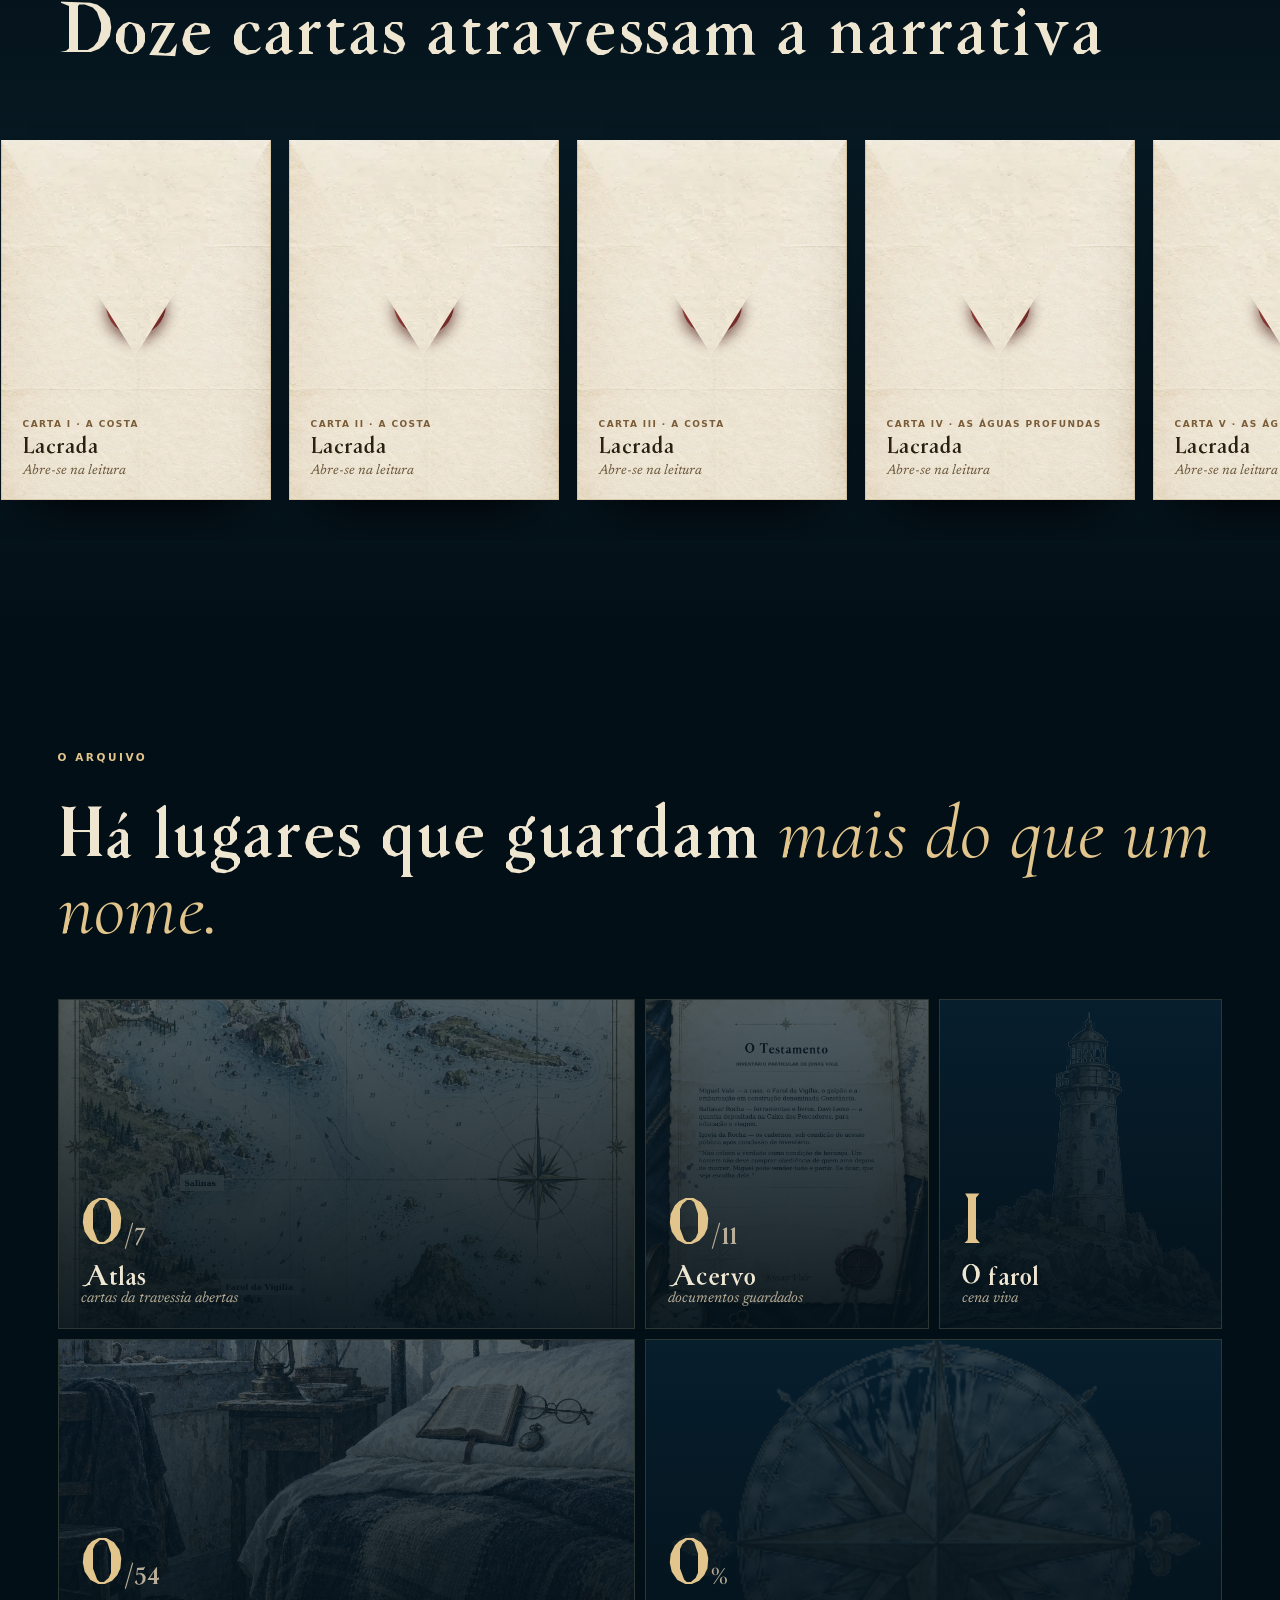
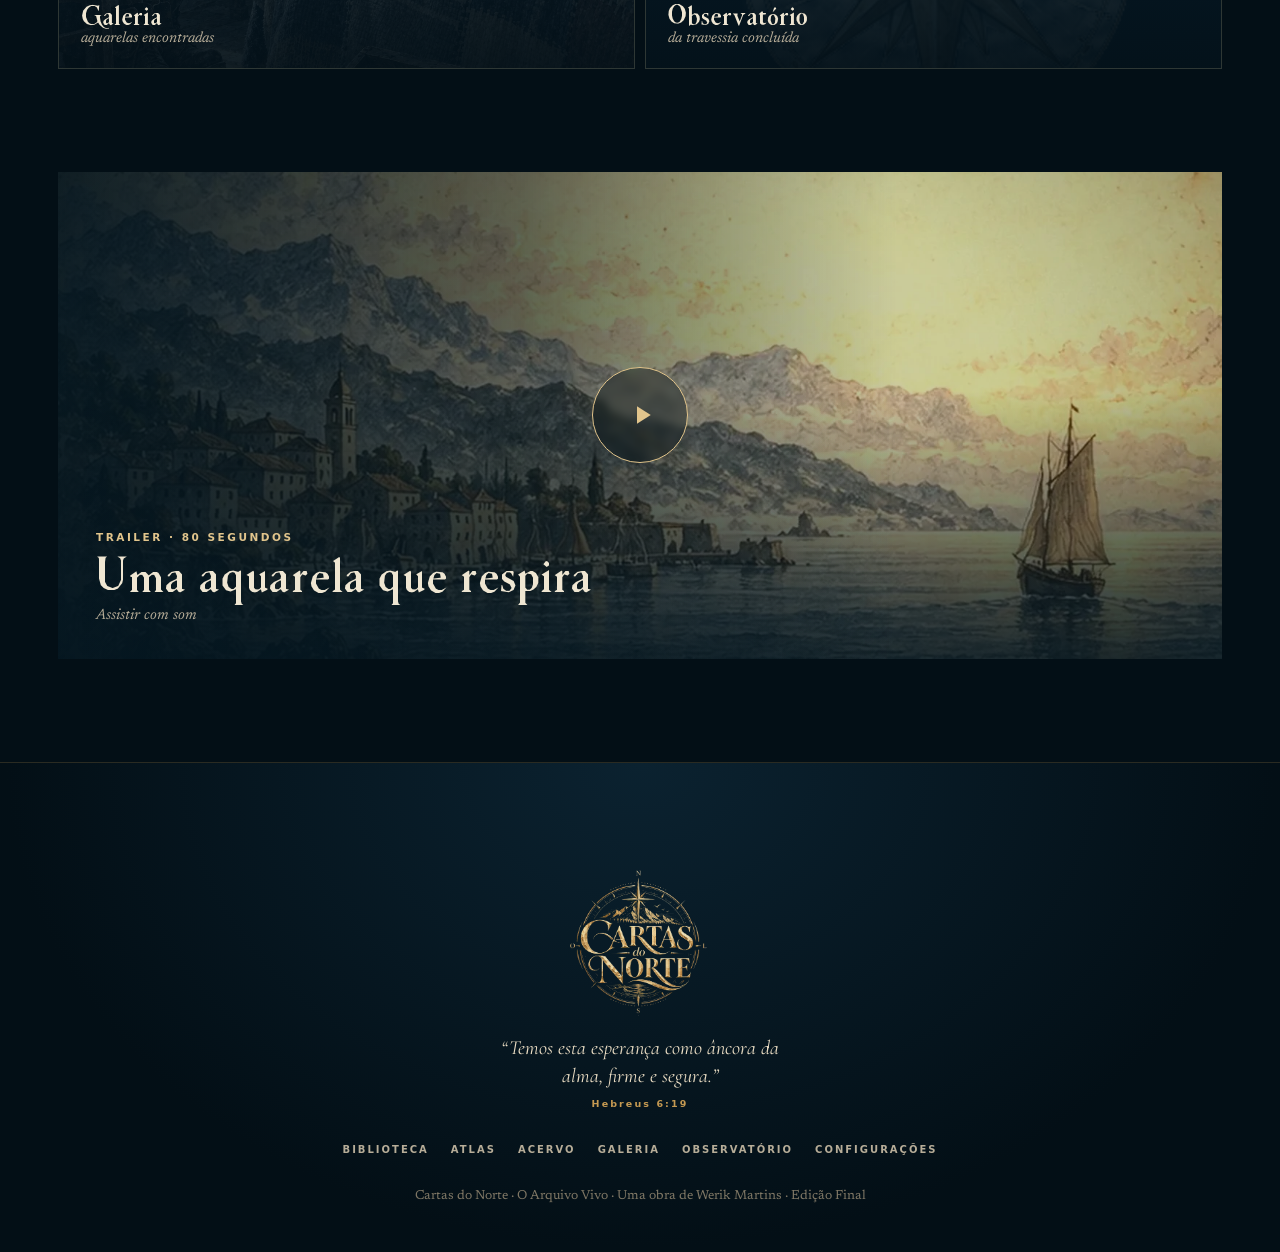
==== commit b328051f: "Revisão de nomes com o romance, menos legendas de bastidor, som dentro da leitura e acabamento - car" ====
--- a/index.html
+++ b/index.html
@@ -28,8 +28,7 @@
  <nav class="menu" id="menu" aria-label="Menu principal" hidden>
   <div class="menu-preview" aria-hidden="true"><img id="menu-preview" src="/assets/branding/cover.webp" alt=""/></div>
   <div class="menu-body">
-   <span class="menu-kicker">Rosa dos ventos · O Arquivo Vivo</span>
-   <ol class="menu-list">
+      <ol class="menu-list">
     <li><a href="#/atrio" data-tab="atrio" data-preview="/assets/branding/cover.webp"><small>00</small><span>Átrio</span><em>A entrada do arquivo</em></a></li>
     <li><a href="#/biblioteca" data-tab="biblioteca" data-preview="/assets/branding/part1.webp"><small>I</small><span>Biblioteca</span><em>O romance integral</em></a></li>
     <li><a href="#/atlas" data-tab="atlas" data-preview="/assets/experience/archive-frontispiece.webp"><small>II</small><span>Atlas</span><em>As cartas da travessia</em></a></li>
@@ -50,16 +49,14 @@
   <button type="button" class="dock-menu" data-menu-toggle aria-controls="menu" aria-expanded="false"><svg viewBox="0 0 24 24" aria-hidden="true"><path d="M4 8h16M4 16h16"/></svg>Menu</button>
  </nav>
  <aside id="ambient-panel" class="ambient-panel" aria-label="Paisagens sonoras" hidden>
-  <div class="ambience-top"><div><span class="eyebrow">Sala de escuta</span><h2>O som do Norte</h2></div><button class="icon-button ambient-close" type="button" id="ambient-close" aria-label="Fechar áudio">×</button></div>
-  <p>Três paisagens sonoras originais. O som só começa quando você escolhe reproduzir.</p>
+  <div class="ambience-top"><div><h2>Som</h2></div><button class="icon-button ambient-close" type="button" id="ambient-close" aria-label="Fechar áudio">×</button></div>
   <div class="soundscape-list" role="group" aria-label="Escolha a atmosfera">
-   <button type="button" data-sound="mar"><span class="ambient-symbol" aria-hidden="true">≋</span><span><strong>Mar distante</strong><small>O movimento constante das águas</small></span><span class="sound-indicator" aria-hidden="true">○</span></button>
-   <button type="button" data-sound="chuva"><span class="ambient-symbol" aria-hidden="true">☂</span><span><strong>Chuva mansa</strong><small>Uma noite de chuva e madeira</small></span><span class="sound-indicator" aria-hidden="true">○</span></button>
-   <button type="button" data-sound="vento"><span class="ambient-symbol" aria-hidden="true">↝</span><span><strong>Vento do farol</strong><small>Ar em movimento sobre a costa</small></span><span class="sound-indicator" aria-hidden="true">○</span></button>
-   <button type="button" data-sound="graca"><span class="ambient-symbol" aria-hidden="true">♪</span><span><strong>Amazing Grace</strong><small>Lofi instrumental, contínua para a leitura</small></span><span class="sound-indicator" aria-hidden="true">○</span></button>
+   <button type="button" data-sound="mar"><span class="ambient-symbol" aria-hidden="true"><svg viewBox="0 0 24 24" width="20" height="20" fill="none" stroke="currentColor" stroke-width="1.5" stroke-linecap="round" stroke-linejoin="round"><path d="M3 9c3-2 6 2 9 0s6-2 9 0M3 14c3-2 6 2 9 0s6-2 9 0M3 19c3-2 6 2 9 0s6-2 9 0"/></svg></span><span><strong>Mar</strong></span><span class="sound-indicator" aria-hidden="true">○</span></button>
+   <button type="button" data-sound="chuva"><span class="ambient-symbol" aria-hidden="true"><svg viewBox="0 0 24 24" width="20" height="20" fill="none" stroke="currentColor" stroke-width="1.5" stroke-linecap="round" stroke-linejoin="round"><path d="M7 4l-1.5 4M12 3l-1.5 4M17 4l-1.5 4M8 11l-1.5 4M13 10l-1.5 4M18 11l-1.5 4M9 17l-1.5 4M14 16l-1.5 4"/></svg></span><span><strong>Chuva</strong></span><span class="sound-indicator" aria-hidden="true">○</span></button>
+   <button type="button" data-sound="vento"><span class="ambient-symbol" aria-hidden="true"><svg viewBox="0 0 24 24" width="20" height="20" fill="none" stroke="currentColor" stroke-width="1.5" stroke-linecap="round" stroke-linejoin="round"><path d="M3 9h11a3 3 0 1 0-3-3M3 14h15a3 3 0 1 1-3 3M3 19h7"/></svg></span><span><strong>Vento</strong></span><span class="sound-indicator" aria-hidden="true">○</span></button>
+   <button type="button" data-sound="graca"><span class="ambient-symbol" aria-hidden="true"><svg viewBox="0 0 24 24" width="20" height="20" fill="none" stroke="currentColor" stroke-width="1.5" stroke-linecap="round" stroke-linejoin="round"><path d="M9 18V5l11-2v13"/><circle cx="6.5" cy="18" r="2.5"/><circle cx="17.5" cy="16" r="2.5"/></svg></span><span><strong>Amazing Grace</strong><small>lofi instrumental</small></span><span class="sound-indicator" aria-hidden="true">○</span></button>
   </div>
   <div class="ambient-controls"><button type="button" id="ambient-play" class="button button-primary">▶ Reproduzir</button><label for="ambient-volume">Volume <output id="ambient-volume-label">35%</output></label><input type="range" id="ambient-volume" min="0" max="100" step="5" value="35"/></div>
-  <small class="ambient-caption">Áudio original desta edição · nunca toca sozinho.</small>
  </aside>
  <div class="toast" id="toast" role="status" aria-live="polite"></div>
  <div id="modal-root"></div>
--- a/src/ui.css
+++ b/src/ui.css
@@ -1,7 +1,7 @@
 /* CARTAS DO NORTE — O ARQUIVO VIVO · direção v4
    Oceano, cartografia, arquivo, literatura, cinema. Carregado depois das camadas v0.1–v0.3. */
 /* Fonte oficial da marca (lettering do autor): só letras e números. A pontuação do arquivo enviado está deslocada; vem da Cormorant. */
-@font-face{font-family:'Cartas do Norte Display';src:url('/assets/fonts/cartas-display.woff2') format('woff2');font-display:swap;unicode-range:U+0020,U+0030-0039,U+0041-005A,U+0061-007A,U+00C0-00FF}
+@font-face{font-family:'Cartas do Norte Display';src:url('/assets/fonts/cartas-display.woff2') format('woff2');font-display:swap;unicode-range:U+0030-0039,U+0041-005A,U+0061-007A,U+00C0-00FF}
 @font-face{font-family:'Newsreader';src:url('/assets/fonts/newsreader.woff2') format('woff2');font-weight:200 800;font-style:normal;font-display:swap}
 @font-face{font-family:'Newsreader';src:url('/assets/fonts/newsreader-italic.woff2') format('woff2');font-weight:200 800;font-style:italic;font-display:swap}
 @font-face{font-family:'Cormorant Garamond';src:url('/assets/fonts/cormorant-400.woff2') format('woff2');font-weight:400;font-display:swap}
@@ -729,7 +729,7 @@
 .reader-back{display:grid;place-items:center;width:44px;height:44px;font-size:22px}
 .reader-heading{flex:1;min-width:0;text-align:center;font:400 18px var(--brand);white-space:nowrap;overflow:hidden;text-overflow:ellipsis}
 .reader-prog{font:600 11px var(--sans);color:var(--r-soft);min-width:40px;text-align:right}
-.reader-progress-line{position:absolute;left:0;bottom:-1px;height:2px;background:var(--gold);transition:width .2s}
+.reader-progress-line{position:absolute;left:0;bottom:-1px;height:2px;width:100%;background:var(--gold);transform-origin:left;transition:transform .2s}
 .reader-prose{width:min(var(--reading-width,680px),calc(100% - 36px));margin:0 auto;padding:clamp(30px,5vw,60px) 0 90px}
 .reader-opening{text-align:center;padding:40px 0 30px}
 .reader-opening .eyebrow,.opening-title .eyebrow{color:var(--r-soft)}
@@ -765,7 +765,7 @@
 @media(max-width:900px){.act-open .hotspot-label{display:none}.act-open .hotspot{width:52px;height:52px}.lib-hero{padding-top:calc(var(--bar) + 24px)}}
 .ways .way img{object-position:50% 30%}
 .menu-list li{padding-top:clamp(8px,1.4vw,22px)}
-.room-head h1,.lib-hero h1,.sec-head h2{margin-top:.3em}
+.room-head h1,.lib-hero h1,.sec-head h2,.obs-head h1,.scene-panel h1,.atlas-head h1,.opening-title h1{margin-top:.3em}
 .room-head .eyebrow,.lib-hero .eyebrow{position:relative;z-index:1}
 .search-form{flex-wrap:wrap}.search-form input{min-width:0;flex:1 1 200px}
 
@@ -855,3 +855,19 @@
 @media(prefers-reduced-motion:reduce){.whole-letter.is-opening .paper,.inline-letter.is-opening .paper{animation:none}}
 .reader-text .paper-text p::first-letter,.reader-text .envelope-stage::first-letter{float:none;font:inherit;margin:0;color:inherit}
 .reader-text .paper-text p:first-of-type{text-indent:1.6em}.reader-text .paper-text p.salute{text-indent:0}
+
+/* v0.13 · som no leitor */
+.reader-sound{position:relative}
+.reader-sound .eq{position:absolute;right:5px;bottom:6px;display:none;gap:1.5px;align-items:flex-end;height:8px}
+.reader-sound .eq b{display:block;width:2px;height:100%;background:currentColor;transform-origin:bottom;animation:eq 1.1s ease-in-out infinite}
+.reader-sound .eq b:nth-child(2){animation-delay:-.35s}.reader-sound .eq b:nth-child(3){animation-delay:-.7s}
+.reader-sound.audio-playing{color:var(--gold-hi,#c69a52)}
+.reader-sound.audio-playing .eq{display:flex}
+@keyframes eq{0%,100%{transform:scaleY(.35)}50%{transform:scaleY(1)}}
+@media (prefers-reduced-motion:reduce){.reader-sound .eq b{animation:none;transform:scaleY(.7)}}
+body.is-reading .ambient-panel{top:64px;bottom:auto}
+.soundscape-list button strong{font-weight:500}
+@media(max-width:480px){.reader-prog{display:none}}
+.ambient-symbol svg{display:block}
+.trailer-play::after{content:'';position:absolute;inset:0;background:linear-gradient(90deg,#041620eb 0%,#0416208c 40%,#04162000 72%),linear-gradient(0deg,#041620d9 0%,#04162000 55%);pointer-events:none}
+.trailer-play .trailer-copy,.trailer-play .play-ring{z-index:2}
